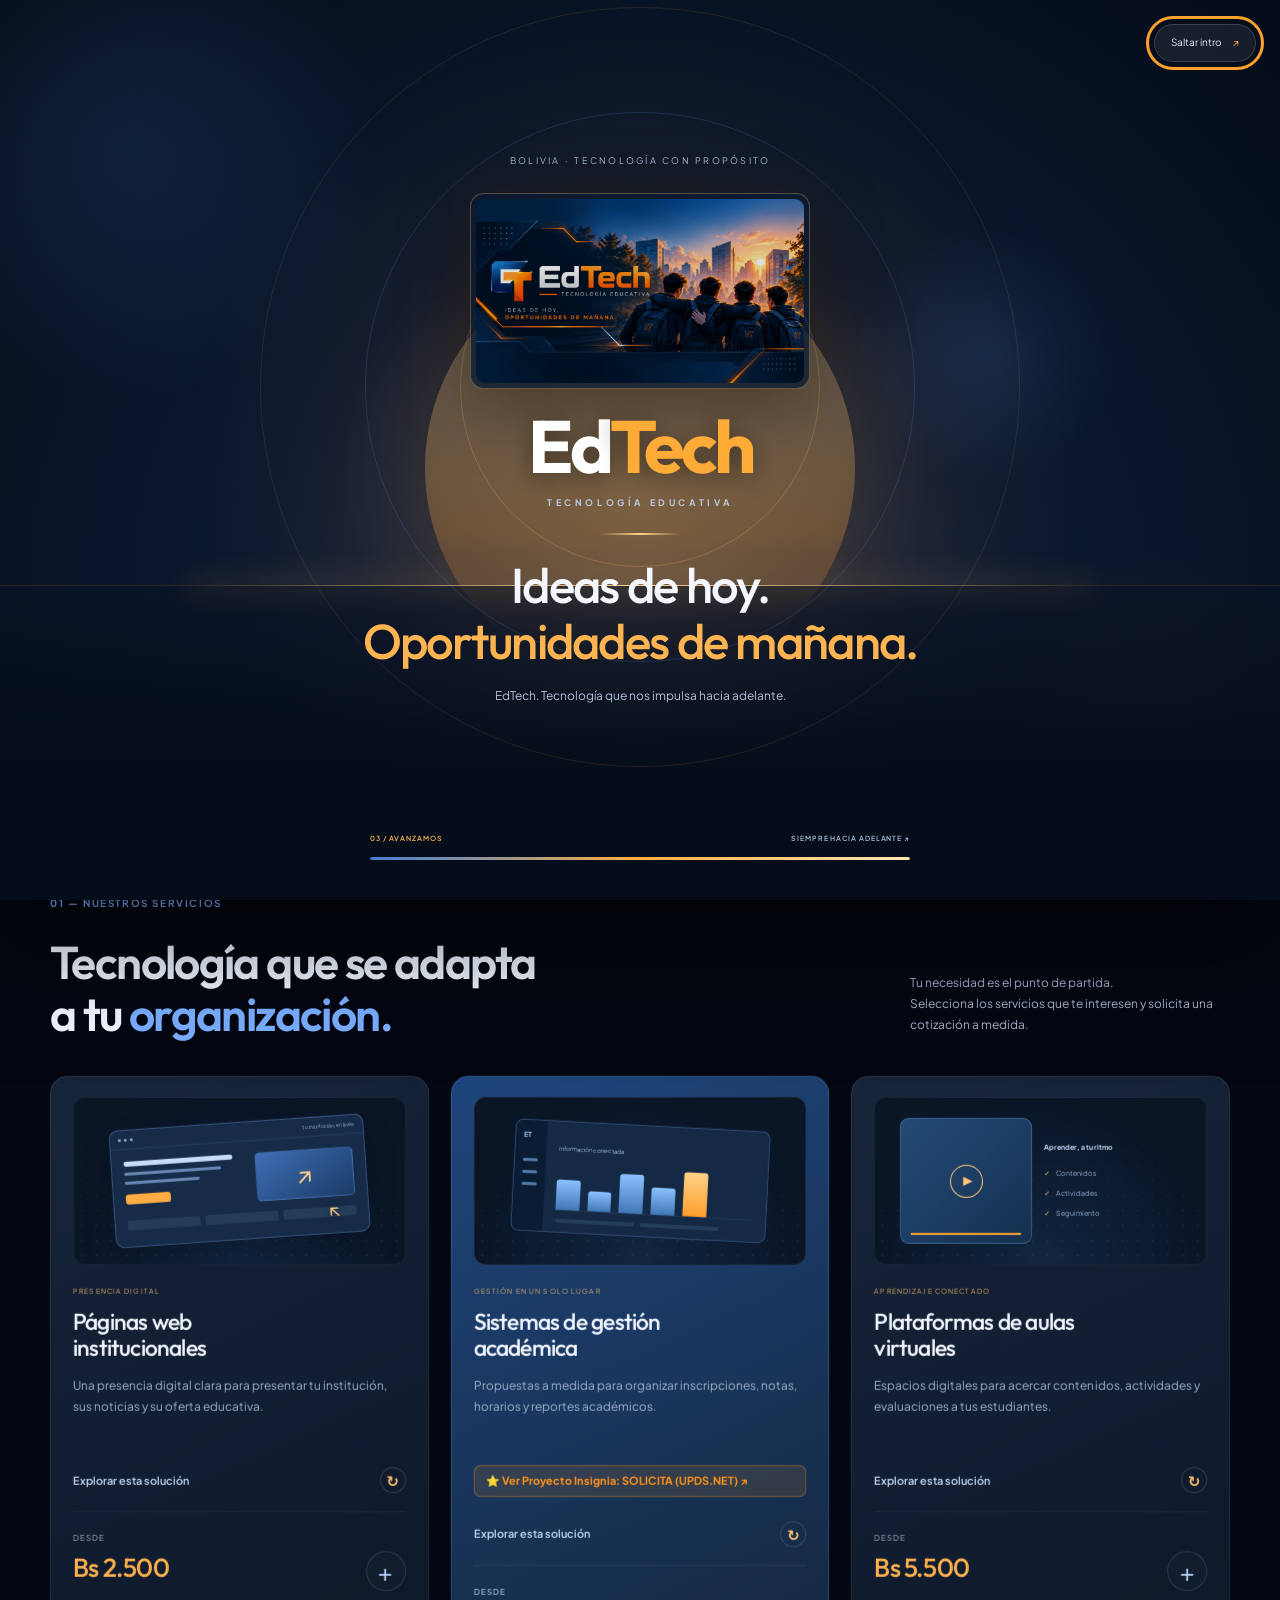
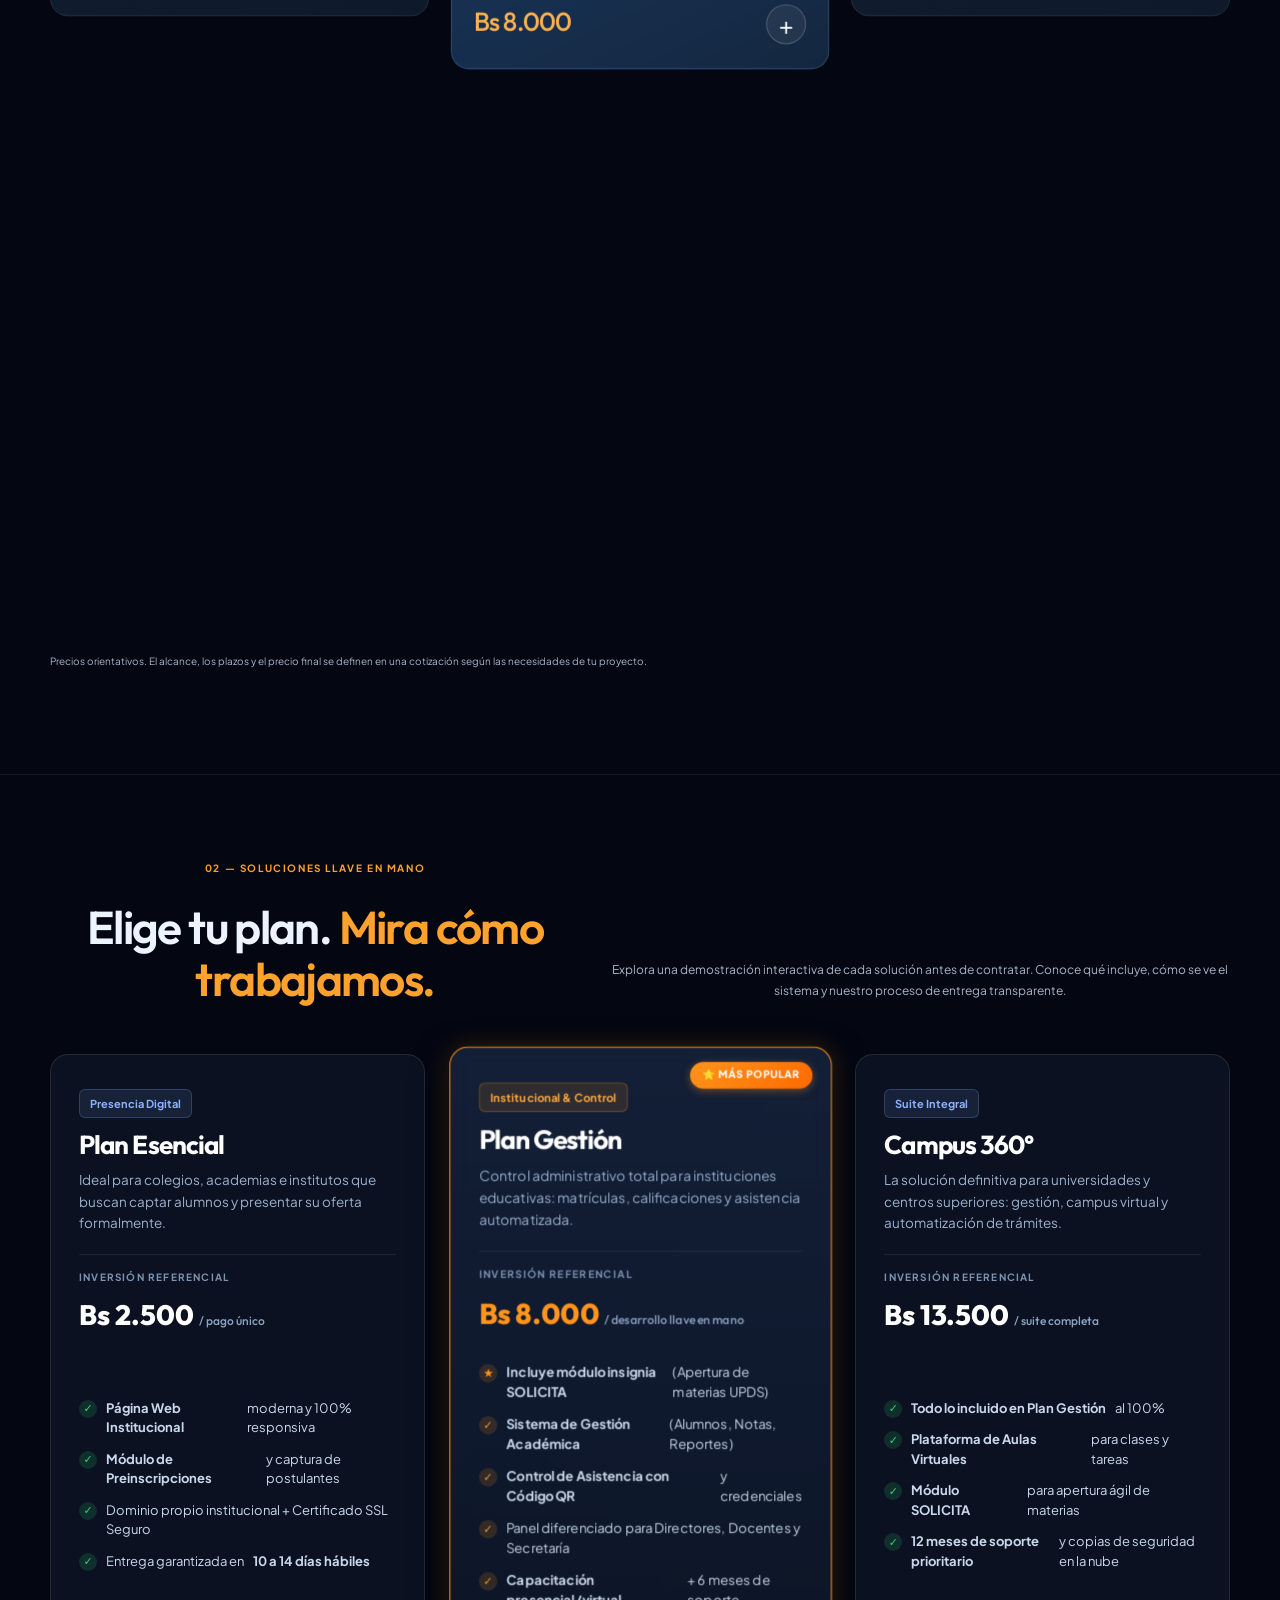
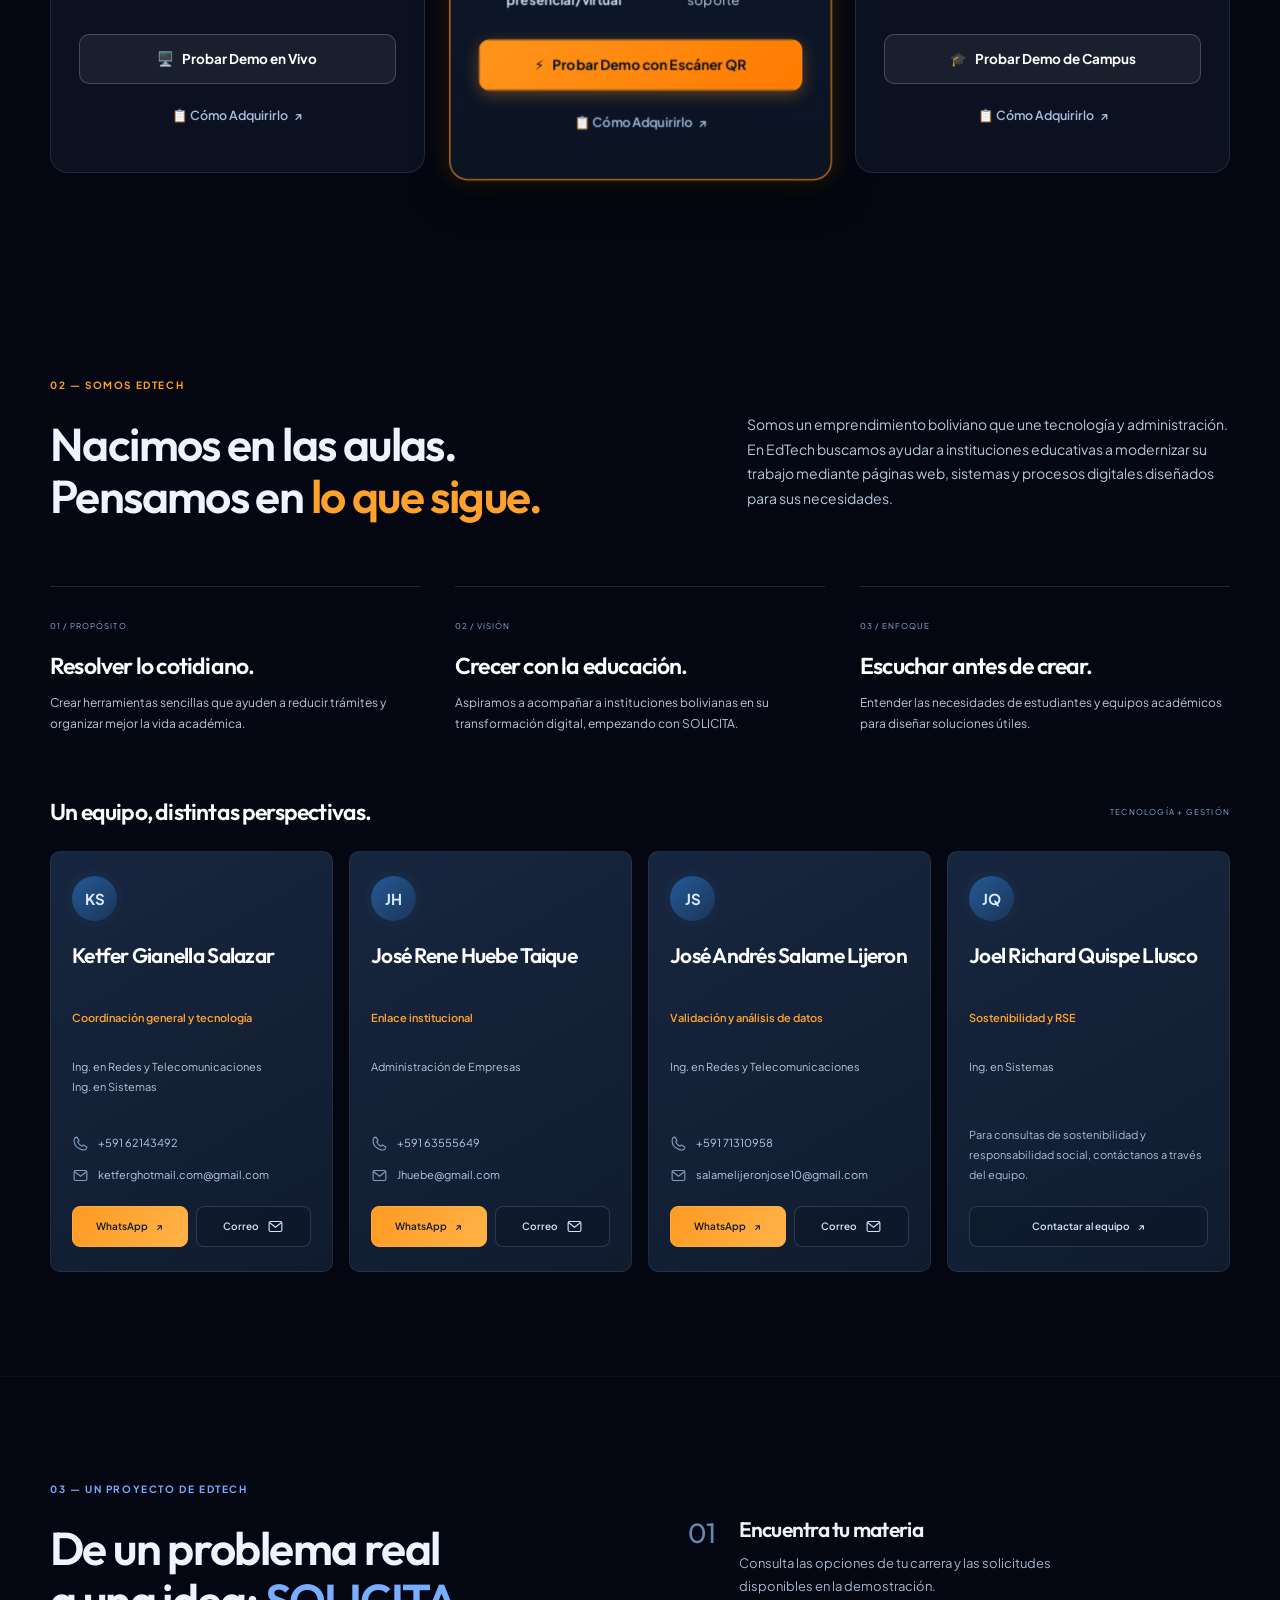
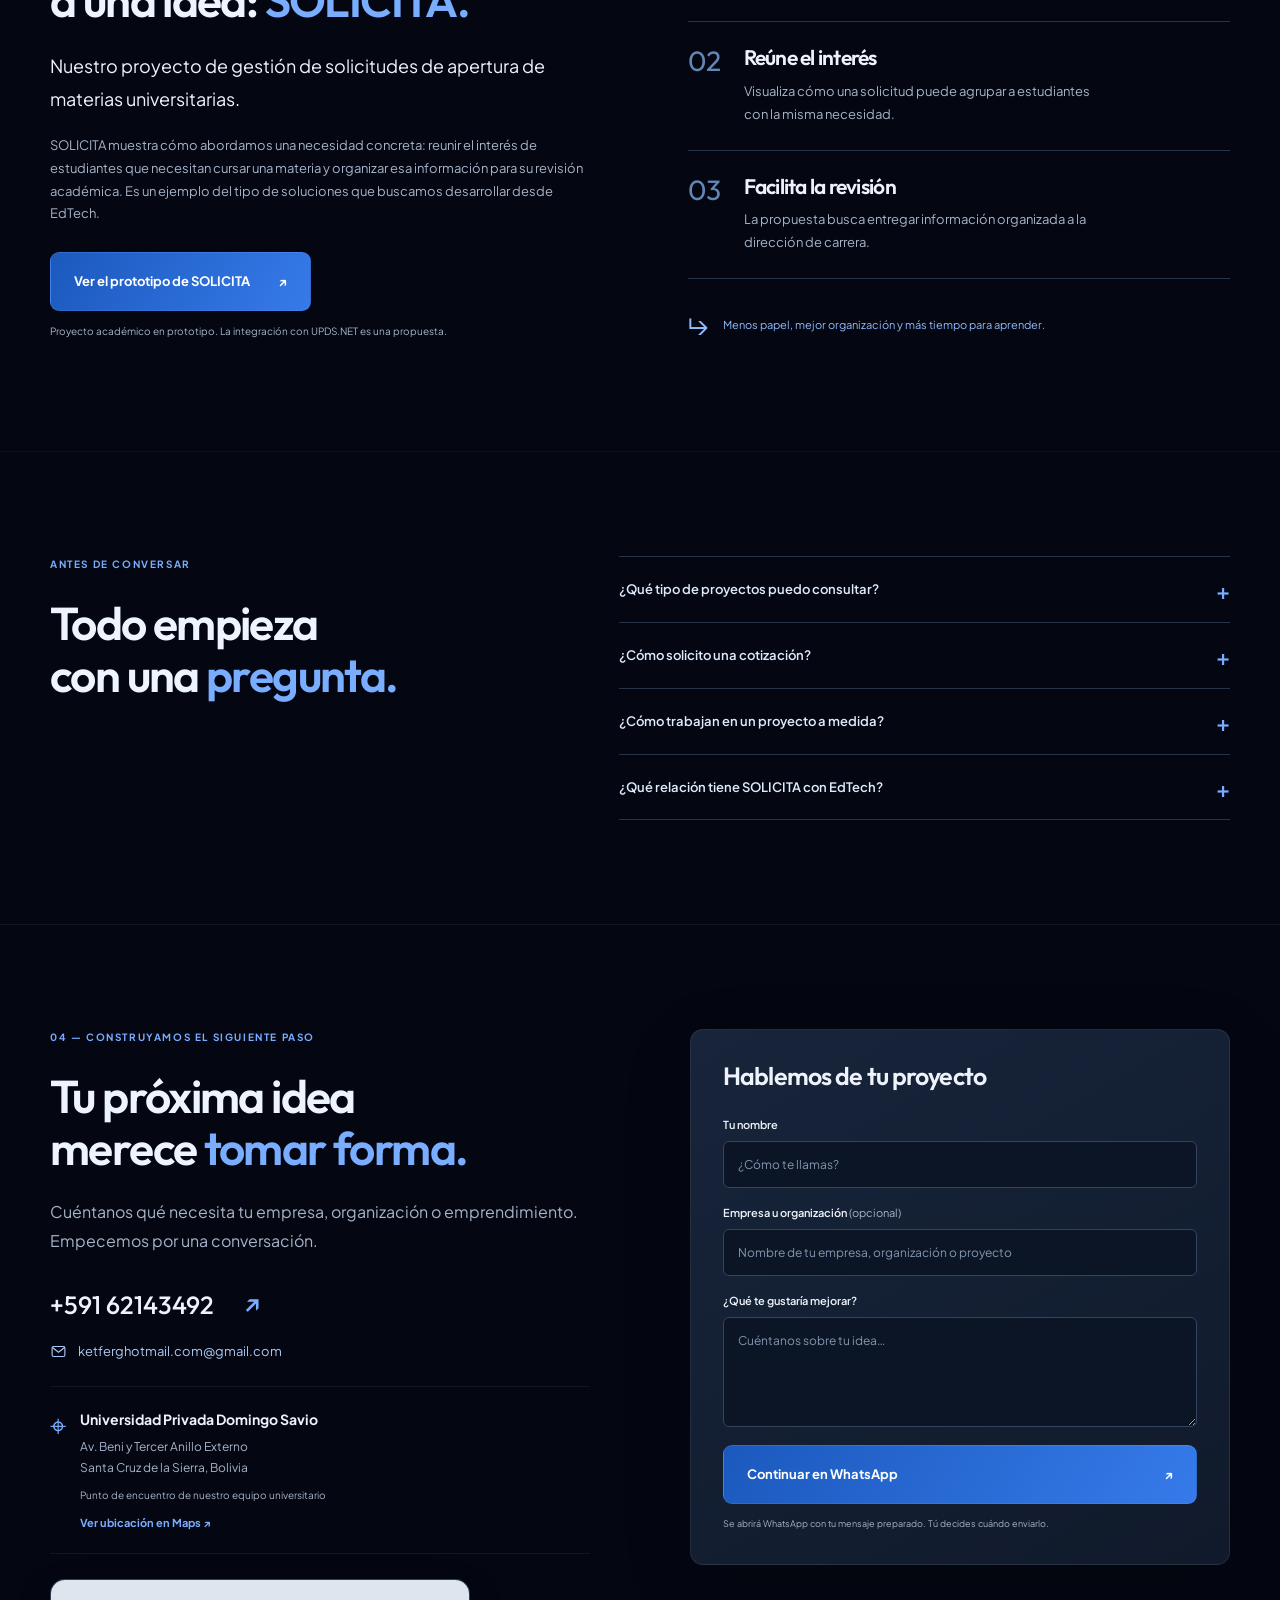
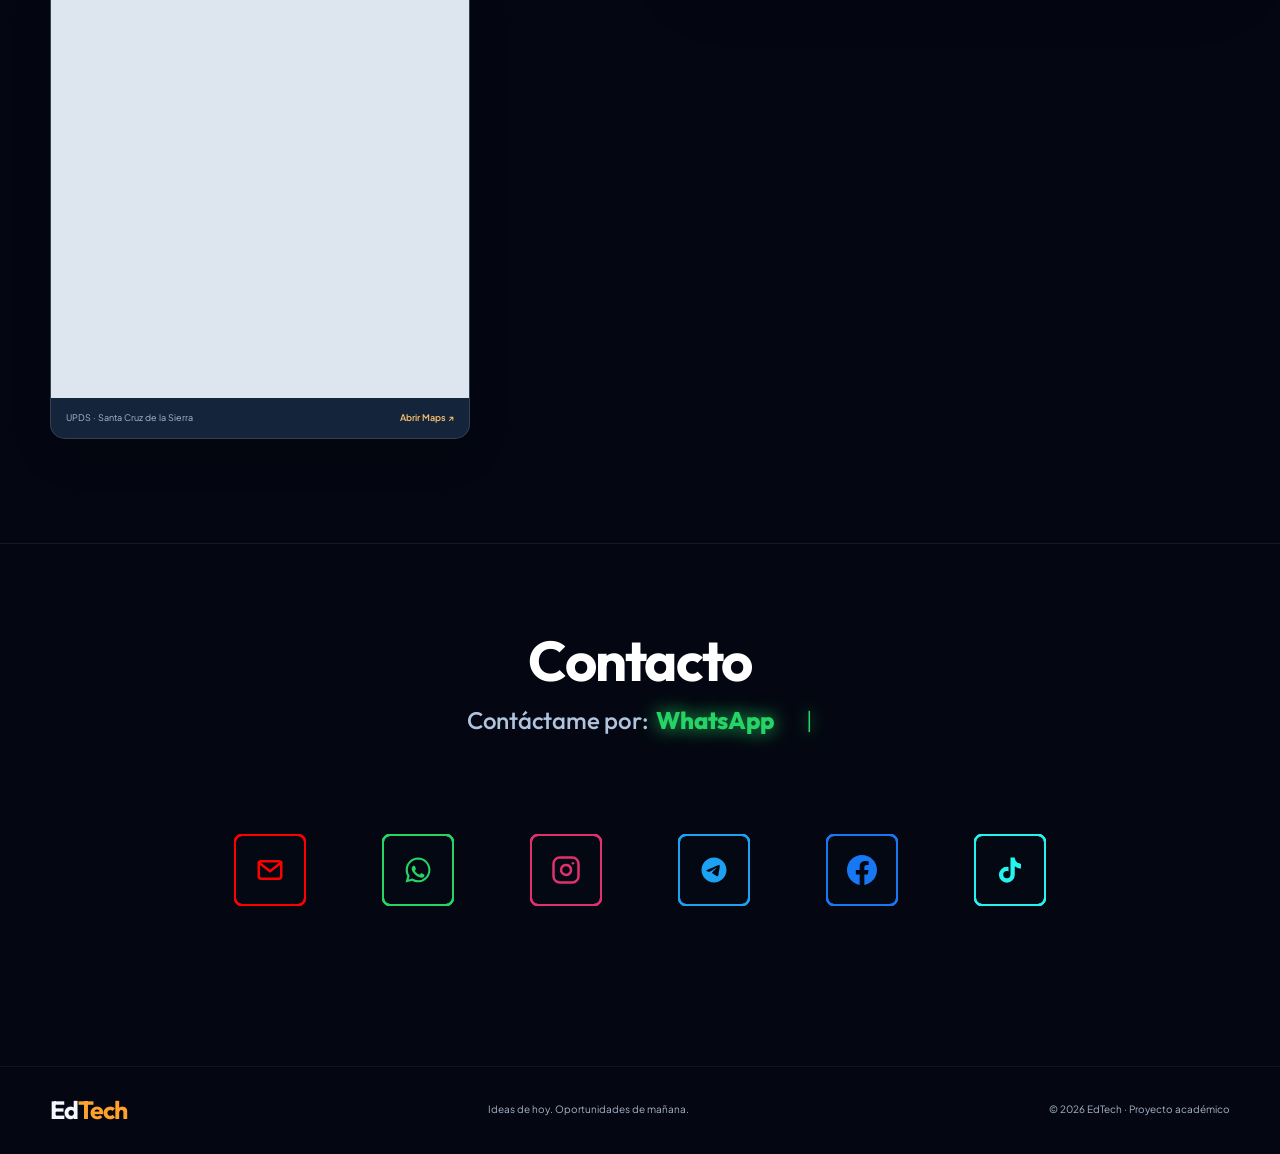
==== index.html @ 1ed926cd "feat: anadir acceso insignia a SOLICITA en gestion academica y showroom, tracking de simulacion UPDS" ====
<!DOCTYPE html>
<html lang="es">
<head>
  <meta charset="utf-8">
  <meta name="viewport" content="width=device-width, initial-scale=1">
  <meta name="description" content="EdTech Bolivia: páginas web, sistemas de gestión y automatización de procesos. Conoce nuestras soluciones y cuéntanos qué necesita tu institución.">
  <meta name="theme-color" content="#101d31">
  <title>EdTech — Ideas de hoy. Oportunidades de mañana.</title>
  <link rel="stylesheet" href="edtech-assets/styles.css">
  <link rel="stylesheet" href="edtech-assets/premium.css">
  <link rel="stylesheet" href="edtech-assets/experiences.css">
  <link rel="stylesheet" href="edtech-assets/intro.css?v=amanecer-3">
  <link rel="stylesheet" href="edtech-assets/landing.css?v=nahuel-hex-17">
  <link rel="stylesheet" href="edtech-assets/services.css?v=mapa-giro-8">
  <script src="edtech-assets/app.js?v=nahuel-hex-17" defer></script>
</head>
<body>
  <dialog id="brand-intro" class="brand-intro" aria-labelledby="intro-title">
    <div class="sp-bg" aria-hidden="true"><div class="sp-bubble sp-bubble-one"></div><div class="sp-bubble sp-bubble-two"></div><div class="sp-bubble sp-bubble-three"></div><div class="sp-sun-halo"></div><div class="sp-sun"></div><div class="sp-horizon"></div><span class="sp-particle" style="--left:12%;--pdur:4s;--pdelay:.1s;--dx:24px">✦</span><span class="sp-particle" style="--left:29%;--pdur:5s;--pdelay:.8s;--dx:-20px">+</span><span class="sp-particle" style="--left:73%;--pdur:4.6s;--pdelay:.4s;--dx:28px">✧</span><span class="sp-particle" style="--left:89%;--pdur:5.4s;--pdelay:1.2s;--dx:-14px">✦</span></div>
    <div class="sp-rings" aria-hidden="true"><div class="sp-ring"></div><div class="sp-ring sp-ring-two"></div><div class="sp-ring sp-ring-three"></div></div>
    <div class="sp-logo-wrap"><p class="sp-kicker">BOLIVIA · TECNOLOGÍA CON PROPÓSITO</p><div class="sp-picture"><img src="edtech-assets/edtech-equipo.jpg" alt="Imagen de marca de EdTech con los cuatro estudiantes" width="1024" height="576"></div><div class="sp-brand">Ed<span>Tech</span></div><div class="sp-tagline">TECNOLOGÍA EDUCATIVA</div><div class="sp-divider"></div><h2 id="intro-title" class="sp-phrase">Cada idea es un<br><span>nuevo amanecer.</span></h2><p class="sp-subphrase" id="intro-message">Hoy damos el primer paso. El futuro lo construimos juntos.</p></div>
    <div class="sp-progress-wrap"><div class="sp-progress-label"><span id="intro-chapter">01 / IMAGINAMOS</span><span>SIEMPRE HACIA ADELANTE ↗</span></div><div class="sp-progress-track" aria-hidden="true"><div class="sp-progress-bar"></div></div></div>
    <div class="sp-controls"><button type="button" id="skip-intro">Saltar intro <span aria-hidden="true">↗</span></button></div>
  </dialog>
  <div class="reading-progress" aria-hidden="true"></div>
  <a class="skip" href="#contenido">Saltar al contenido</a>
  <header class="header">
    <div class="container nav">
      <a class="brand" href="#inicio" aria-label="EdTech, inicio"><span class="monogram">ET<span>↗</span></span><span>Ed<span class="orange">Tech</span><small>TECNOLOGÍA EDUCATIVA</small></span></a>
      <button class="menu-button" type="button" aria-controls="navigation" aria-expanded="false">Menú <span aria-hidden="true">☰</span></button>
      <nav id="navigation" aria-label="Navegación principal">
        <a href="#servicios">Servicios</a><a href="#planes">Planes</a><a href="#nosotros">Nosotros</a><a href="#proyectos">Proyectos</a><a href="#contacto">Contacto</a>
      </nav>
      <button class="quote-button" type="button" data-open-quote aria-label="Abrir mi cotización">
        <svg class="quote-btn-icon" viewBox="0 0 24 24" fill="none" stroke="currentColor" stroke-width="2" stroke-linecap="round" stroke-linejoin="round" width="16" height="16" aria-hidden="true"><circle cx="9" cy="21" r="1"></circle><circle cx="20" cy="21" r="1"></circle><path d="M1 1h4l2.68 13.39a2 2 0 0 0 2 1.61h9.72a2 2 0 0 0 2-1.61L23 6H6"></path></svg>
        <span class="quote-btn-text">Mi cotización</span>
        <span id="quote-count" class="quote-badge">0</span>
        <span id="quote-amount-pill" class="quote-amount-pill" style="display:none;"></span>
      </button>
      <button class="intro-replay" type="button" data-replay-intro aria-label="Volver a ver la presentación de EdTech" title="Ver presentación">↻</button>
    </div>
  </header>

  <main id="contenido">
    <section class="hero" id="inicio">
      <canvas id="hero-particles-canvas" class="hero-particles-canvas" aria-hidden="true"></canvas>
      <div class="hero-photo-plane"><img class="hero-background" src="edtech-assets/edtech-equipo.jpg" alt="Ilustración de cuatro estudiantes con mochilas EdTech frente a una ciudad al atardecer" width="1024" height="576" fetchpriority="high"><span class="hero-sun-glow" aria-hidden="true"></span></div>
      <div class="hero-shade" aria-hidden="true"></div>
      <div class="hero-light" aria-hidden="true"></div>
      <div class="hero-ambient" aria-hidden="true"><span></span><span></span><span></span></div>
      <div class="container hero-layout">
        <div class="hero-copy">
          <p class="eyebrow"><span class="status-dot"></span> HECHO EN BOLIVIA · PENSADO PARA EDUCAR</p>
          <h1 aria-label="Ideas de hoy. Oportunidades de mañana."><span class="hero-line hero-line-intro"><span>Ideas de hoy.</span></span><span class="hero-line"><span>Oportunidades</span></span><span class="hero-line"><span>de <em>mañana.</em></span></span></h1>
          <p class="hero-description">Tu próxima idea merece tomar forma. <br>La convertimos en una web, un sistema o una forma más simple de trabajar.</p>
          <div class="hero-tags" aria-label="Nuestras especialidades"><a href="#servicio-web"><span aria-hidden="true">↗</span> Web a medida</a><a href="#servicio-gestion"><span aria-hidden="true">⌘</span> Sistemas</a><a href="#servicio-automatizacion"><span aria-hidden="true">⇄</span> Automatización</a></div>
          <div class="actions"><a class="button primary" href="#servicios">Descubre nuestras soluciones <span class="button-arrow" aria-hidden="true">↗</span></a><a class="text-link" href="#contacto">Cuéntanos tu idea <span aria-hidden="true">→</span></a></div>
          <div class="hero-footnote"><span class="line-symbol" aria-hidden="true">↗</span><p>Tecnología que nace de escuchar.<br><strong>Y crece contigo, paso a paso.</strong></p></div>
        </div>
        <div class="hero-scene-caption"><div class="scene-message"><span>UNA VISIÓN COMPARTIDA</span><p>La próxima oportunidad<br>la construimos <strong>juntos.</strong></p></div></div>
      </div>
      <div class="hero-bottom container"><span class="hero-bottom-label">DISEÑAMOS LO QUE SIGUE</span><div class="hero-bottom-controls"><a class="scroll-cue" href="#servicios" aria-label="Ir a nuestros servicios">↓</a></div></div>
    </section>

        <!-- Fondo interactivo de hexágonos inspirado en Nahuel61920 -->
    <canvas id="edtech-hex-canvas" aria-hidden="true"></canvas>
<section class="section services-section" id="servicios">
      <div class="container"><div class="section-heading"><div><p class="eyebrow blue">01 — NUESTROS SERVICIOS</p><h2>Tecnología que se adapta<br>a tu <span class="blue">organización.</span></h2></div><p class="muted">Tu necesidad es el punto de partida.<br>Selecciona los servicios que te interesen y solicita una cotización a medida.</p></div>
        <div class="service-grid">
          <article id="servicio-web" class="service"><div class="service-top"><span class="service-icon" aria-hidden="true">↗</span><span>01</span></div><h3>Páginas web institucionales</h3><p>Una presencia digital clara para presentar tu institución, sus noticias y su oferta educativa.</p><div class="service-bottom"><p><small>DESDE</small><strong>Bs 2.500</strong></p><button type="button" data-service="web" aria-label="Añadir páginas web institucionales a la cotización">+</button></div></article>
          <article id="servicio-gestion" class="service featured"><div class="service-top"><span class="service-icon" aria-hidden="true">⌘</span><span>02</span></div><h3>Sistemas de gestión académica</h3><p>Propuestas a medida para organizar inscripciones, notas, horarios y reportes académicos.</p><a href="upds_net_simulaci_n_multi_carrera_solicita_upds.html" target="_blank" rel="noopener" class="service-solicita-pill">⭐ Ver Proyecto Insignia: SOLICITA (UPDS.NET) ↗</a><div class="service-bottom"><p><small>DESDE</small><strong>Bs 8.000</strong></p><button type="button" data-service="gestion" aria-label="Añadir sistemas de gestión académica a la cotización">+</button></div></article>
          <article id="servicio-aulas" class="service"><div class="service-top"><span class="service-icon" aria-hidden="true">▤</span><span>03</span></div><h3>Plataformas de aulas virtuales</h3><p>Espacios digitales para acercar contenidos, actividades y evaluaciones a tus estudiantes.</p><div class="service-bottom"><p><small>DESDE</small><strong>Bs 5.500</strong></p><button type="button" data-service="aulas" aria-label="Añadir plataformas de aulas virtuales a la cotización">+</button></div></article>
          <article id="servicio-automatizacion" class="service"><div class="service-top"><span class="service-icon" aria-hidden="true">⇄</span><span>04</span></div><h3>Automatización de procesos</h3><p>Revisamos cómo trabajas y proponemos flujos digitales para simplificar trámites y tareas repetitivas.</p><div class="service-bottom"><p><small>DESDE</small><strong>Bs 3.500</strong></p><button type="button" data-service="automatizacion" aria-label="Añadir automatización de procesos a la cotización">+</button></div></article>
          <article id="servicio-asistencia" class="service"><div class="service-top"><span class="service-icon" aria-hidden="true">✓</span><span>05</span></div><h3>Control de asistencia</h3><p>Propuestas de registro digital con QR y reportes para estudiantes y personal.</p><div class="service-bottom"><p><small>DESDE</small><strong>Bs 3.000</strong></p><button type="button" data-service="asistencia" aria-label="Añadir control de asistencia a la cotización">+</button></div></article>
          <article id="servicio-soporte" class="service"><div class="service-top"><span class="service-icon" aria-hidden="true">⚙</span><span>06</span></div><h3>Soporte y mantenimiento</h3><p>Acompañamiento técnico, actualizaciones y respaldos según las necesidades del proyecto.</p><div class="service-bottom"><p><small>DESDE / MES</small><strong>Bs 600</strong></p><button type="button" data-service="soporte" aria-label="Añadir soporte y mantenimiento a la cotización">+</button></div></article>
        </div><p class="pricing-note">Precios orientativos. El alcance, los plazos y el precio final se definen en una cotización según las necesidades de tu proyecto.</p>
      </div>
    </section>

    <!-- =========================================================
         02 — PLANES DE IMPLEMENTACION & DEMOS EN VIVO ("Hacemos asi")
         ========================================================= -->
    <section class="section plans-showroom-section" id="planes">
      <div class="container">
        <div class="section-heading text-center">
          <div>
            <p class="eyebrow orange">02 — SOLUCIONES LLAVE EN MANO</p>
            <h2>Elige tu plan. <span class="orange">Mira cómo trabajamos.</span></h2>
          </div>
          <p class="muted mx-auto">Explora una demostración interactiva de cada solución antes de contratar. Conoce qué incluye, cómo se ve el sistema y nuestro proceso de entrega transparente.</p>
        </div>

        <div class="plans-grid">
          <!-- PLAN 1: ESENCIAL -->
          <article class="plan-card" data-plan="esencial">
            <div class="plan-card-header">
              <span class="plan-badge">Presencia Digital</span>
              <h3 class="plan-title">Plan Esencial</h3>
              <p class="plan-desc">Ideal para colegios, academias e institutos que buscan captar alumnos y presentar su oferta formalmente.</p>
              <div class="plan-price-wrap">
                <span class="plan-price-from">INVERSIÓN REFERENCIAL</span>
                <div class="plan-price-amount">Bs 2.500 <small>/ pago único</small></div>
              </div>
            </div>

            <ul class="plan-features">
              <li><span class="chk">✓</span> <strong>Página Web Institucional</strong> moderna y 100% responsiva</li>
              <li><span class="chk">✓</span> <strong>Módulo de Preinscripciones</strong> y captura de postulantes</li>
              <li><span class="chk">✓</span> Dominio propio institucional + Certificado SSL Seguro</li>
              <li><span class="chk">✓</span> Entrega garantizada en <strong>10 a 14 días hábiles</strong></li>
            </ul>

            <div class="plan-actions">
              <button type="button" class="btn-plan-demo" data-open-demo="esencial" aria-label="Probar demo de Plan Esencial">
                <span class="btn-icon">🖥️</span> Probar Demo en Vivo
              </button>
              <button type="button" class="btn-plan-acquire" data-open-acquire="esencial" aria-label="Ver cómo adquirir Plan Esencial">
                <span>📋 Cómo Adquirirlo</span> <span aria-hidden="true">↗</span>
              </button>
            </div>
          </article>

          <!-- PLAN 2: GESTIÓN (DESTACADO / RECOMENDADO) -->
          <article class="plan-card featured-plan" data-plan="gestion">
            <div class="plan-ribbon">⭐ MÁS POPULAR</div>
            <div class="plan-card-header">
              <span class="plan-badge badge-orange">Institucional &amp; Control</span>
              <h3 class="plan-title">Plan Gestión</h3>
              <p class="plan-desc">Control administrativo total para instituciones educativas: matrículas, calificaciones y asistencia automatizada.</p>
              <div class="plan-price-wrap">
                <span class="plan-price-from">INVERSIÓN REFERENCIAL</span>
                <div class="plan-price-amount orange-amount">Bs 8.000 <small>/ desarrollo llave en mano</small></div>
              </div>
            </div>

            <ul class="plan-features">
              <li><span class="chk chk-orange">★</span> <strong>Incluye módulo insignia SOLICITA</strong> (Apertura de materias UPDS)</li>
              <li><span class="chk chk-orange">✓</span> <strong>Sistema de Gestión Académica</strong> (Alumnos, Notas, Reportes)</li>
              <li><span class="chk chk-orange">✓</span> <strong>Control de Asistencia con Código QR</strong> y credenciales</li>
              <li><span class="chk chk-orange">✓</span> Panel diferenciado para Directores, Docentes y Secretaría</li>
              <li><span class="chk chk-orange">✓</span> <strong>Capacitación presencial/virtual</strong> + 6 meses de soporte</li>
            </ul>

            <div class="plan-actions">
              <button type="button" class="btn-plan-demo btn-demo-featured" data-open-demo="gestion" aria-label="Probar demo de Plan Gestión">
                <span class="btn-icon">⚡</span> Probar Demo con Escáner QR
              </button>
              <button type="button" class="btn-plan-acquire" data-open-acquire="gestion" aria-label="Ver cómo adquirir Plan Gestión">
                <span>📋 Cómo Adquirirlo</span> <span aria-hidden="true">↗</span>
              </button>
            </div>
          </article>

          <!-- PLAN 3: CAMPUS 360° -->
          <article class="plan-card" data-plan="campus">
            <div class="plan-card-header">
              <span class="plan-badge">Suite Integral</span>
              <h3 class="plan-title">Campus 360°</h3>
              <p class="plan-desc">La solución definitiva para universidades y centros superiores: gestión, campus virtual y automatización de trámites.</p>
              <div class="plan-price-wrap">
                <span class="plan-price-from">INVERSIÓN REFERENCIAL</span>
                <div class="plan-price-amount">Bs 13.500 <small>/ suite completa</small></div>
              </div>
            </div>

            <ul class="plan-features">
              <li><span class="chk">✓</span> <strong>Todo lo incluido en Plan Gestión</strong> al 100%</li>
              <li><span class="chk">✓</span> <strong>Plataforma de Aulas Virtuales</strong> para clases y tareas</li>
              <li><span class="chk">✓</span> <strong>Módulo SOLICITA</strong> para apertura ágil de materias</li>
              <li><span class="chk">✓</span> <strong>12 meses de soporte prioritario</strong> y copias de seguridad en la nube</li>
            </ul>

            <div class="plan-actions">
              <button type="button" class="btn-plan-demo" data-open-demo="campus" aria-label="Probar demo de Campus 360">
                <span class="btn-icon">🎓</span> Probar Demo de Campus
              </button>
              <button type="button" class="btn-plan-acquire" data-open-acquire="campus" aria-label="Ver cómo adquirir Campus 360">
                <span>📋 Cómo Adquirirlo</span> <span aria-hidden="true">↗</span>
              </button>
            </div>
          </article>
        </div>
      </div>
    </section>

    <section class="section about-section" id="nosotros"><div class="container">
      <div class="about-top"><div><p class="eyebrow orange">02 — SOMOS EDTECH</p><h2>Nacimos en las aulas.<br>Pensamos en <span class="orange">lo que sigue.</span></h2></div><p>Somos un emprendimiento boliviano que une tecnología y administración. En EdTech buscamos ayudar a instituciones educativas a modernizar su trabajo mediante páginas web, sistemas y procesos digitales diseñados para sus necesidades.</p></div>
      <div class="values"><article><span>01 / PROPÓSITO</span><h3>Resolver lo cotidiano.</h3><p>Crear herramientas sencillas que ayuden a reducir trámites y organizar mejor la vida académica.</p></article><article><span>02 / VISIÓN</span><h3>Crecer con la educación.</h3><p>Aspiramos a acompañar a instituciones bolivianas en su transformación digital, empezando con SOLICITA.</p></article><article><span>03 / ENFOQUE</span><h3>Escuchar antes de crear.</h3><p>Entender las necesidades de estudiantes y equipos académicos para diseñar soluciones útiles.</p></article></div>
      <div class="team-heading"><h3>Un equipo, distintas perspectivas.</h3><span>TECNOLOGÍA + GESTIÓN</span></div>
      <div class="team-grid"><article><span class="initials">KS</span><h3>Ketfer Gianella Salazar</h3><p class="team-role">Coordinación general y tecnología</p><p class="team-degree">Ing. en Redes y Telecomunicaciones<br>Ing. en Sistemas</p><div class="member-contact"><a href="tel:+59162143492"><svg viewBox="0 0 24 24" fill="none" stroke="currentColor" stroke-width="1.6" aria-hidden="true"><path d="m7 3 3 5-2 2a14 14 0 0 0 6 6l2-2 5 3c-1 5-5 5-9 3C7 18 3 14 3 8c0-3 1-5 4-5Z"/></svg><span>+591 62143492</span></a><a href="mailto:ketferghotmail.com@gmail.com"><svg viewBox="0 0 24 24" fill="none" stroke="currentColor" stroke-width="1.6" aria-hidden="true"><rect x="3" y="5" width="18" height="14" rx="2"/><path d="m3 6 9 7 9-7"/></svg><span>ketferghotmail.com@gmail.com</span></a></div><div class="member-actions"><a class="member-whatsapp" href="https://wa.me/59162143492?text=Hola%20Ketfer%2C%20me%20gustar%C3%ADa%20recibir%20informaci%C3%B3n%20sobre%20los%20servicios%20de%20EdTech." target="_blank" rel="noopener noreferrer" aria-label="Contactar a Ketfer Gianella Salazar por WhatsApp (abre otra pestaña)">WhatsApp <span aria-hidden="true">↗</span></a><a class="member-email" href="mailto:ketferghotmail.com@gmail.com" aria-label="Escribir por correo a Ketfer Gianella Salazar">Correo <svg viewBox="0 0 24 24" fill="none" stroke="currentColor" stroke-width="1.6" aria-hidden="true"><rect x="3" y="5" width="18" height="14" rx="2"/><path d="m3 6 9 7 9-7"/></svg></a></div></article><article><span class="initials">JH</span><h3>José Rene Huebe Taique</h3><p class="team-role">Enlace institucional</p><p class="team-degree">Administración de Empresas</p><div class="member-contact"><a href="tel:+59163555649"><svg viewBox="0 0 24 24" fill="none" stroke="currentColor" stroke-width="1.6" aria-hidden="true"><path d="m7 3 3 5-2 2a14 14 0 0 0 6 6l2-2 5 3c-1 5-5 5-9 3C7 18 3 14 3 8c0-3 1-5 4-5Z"/></svg><span>+591 63555649</span></a><a href="mailto:Jhuebe@gmail.com"><svg viewBox="0 0 24 24" fill="none" stroke="currentColor" stroke-width="1.6" aria-hidden="true"><rect x="3" y="5" width="18" height="14" rx="2"/><path d="m3 6 9 7 9-7"/></svg><span>Jhuebe@gmail.com</span></a></div><div class="member-actions"><a class="member-whatsapp" href="https://wa.me/59163555649?text=Hola%20Jos%C3%A9%2C%20me%20gustar%C3%ADa%20recibir%20informaci%C3%B3n%20sobre%20los%20servicios%20de%20EdTech." target="_blank" rel="noopener noreferrer" aria-label="Contactar a José Rene Huebe Taique por WhatsApp (abre otra pestaña)">WhatsApp <span aria-hidden="true">↗</span></a><a class="member-email" href="mailto:Jhuebe@gmail.com" aria-label="Escribir por correo a José Rene Huebe Taique">Correo <svg viewBox="0 0 24 24" fill="none" stroke="currentColor" stroke-width="1.6" aria-hidden="true"><rect x="3" y="5" width="18" height="14" rx="2"/><path d="m3 6 9 7 9-7"/></svg></a></div></article><article><span class="initials">JS</span><h3>José Andrés Salame Lijeron</h3><p class="team-role">Validación y análisis de datos</p><p class="team-degree">Ing. en Redes y Telecomunicaciones</p><div class="member-contact"><a href="tel:+59171310958"><svg viewBox="0 0 24 24" fill="none" stroke="currentColor" stroke-width="1.6" aria-hidden="true"><path d="m7 3 3 5-2 2a14 14 0 0 0 6 6l2-2 5 3c-1 5-5 5-9 3C7 18 3 14 3 8c0-3 1-5 4-5Z"/></svg><span>+591 71310958</span></a><a href="mailto:salamelijeronjose10@gmail.com"><svg viewBox="0 0 24 24" fill="none" stroke="currentColor" stroke-width="1.6" aria-hidden="true"><rect x="3" y="5" width="18" height="14" rx="2"/><path d="m3 6 9 7 9-7"/></svg><span>salamelijeronjose10@gmail.com</span></a></div><div class="member-actions"><a class="member-whatsapp" href="https://wa.me/59171310958?text=Hola%20Jos%C3%A9%2C%20me%20gustar%C3%ADa%20recibir%20informaci%C3%B3n%20sobre%20los%20servicios%20de%20EdTech." target="_blank" rel="noopener noreferrer" aria-label="Contactar a José Andrés Salame Lijeron por WhatsApp (abre otra pestaña)">WhatsApp <span aria-hidden="true">↗</span></a><a class="member-email" href="mailto:salamelijeronjose10@gmail.com" aria-label="Escribir por correo a José Andrés Salame Lijeron">Correo <svg viewBox="0 0 24 24" fill="none" stroke="currentColor" stroke-width="1.6" aria-hidden="true"><rect x="3" y="5" width="18" height="14" rx="2"/><path d="m3 6 9 7 9-7"/></svg></a></div></article><article><span class="initials">JQ</span><h3>Joel Richard Quispe Llusco</h3><p class="team-role">Sostenibilidad y RSE</p><p class="team-degree">Ing. en Sistemas</p><div class="member-contact member-contact-general"><p>Para consultas de sostenibilidad y responsabilidad social, contáctanos a través del equipo.</p></div><div class="member-actions member-actions-general"><a class="member-email" href="#contacto">Contactar al equipo <span aria-hidden="true">↗</span></a></div></article></div>
    </div></section>

    <section class="section product-section" id="proyectos">
      <div class="container product-layout">
        <div><p class="eyebrow blue">03 — UN PROYECTO DE EDTECH</p><h2>De un problema real<br>a una idea: <span class="blue">SOLICITA.</span></h2><p class="lead">Nuestro proyecto de gestión de solicitudes de apertura de materias universitarias.</p><p class="muted">SOLICITA muestra cómo abordamos una necesidad concreta: reunir el interés de estudiantes que necesitan cursar una materia y organizar esa información para su revisión académica. Es un ejemplo del tipo de soluciones que buscamos desarrollar desde EdTech.</p><a class="button dark" href="updsnet_visualizacion_completa_solicitudes%20(1).html" target="_blank" rel="noopener">Ver el prototipo de SOLICITA <span aria-hidden="true">↗</span><span class="sr-only"> (abre otra pestaña)</span></a><p class="small muted">Proyecto académico en prototipo. La integración con UPDS.NET es una propuesta.</p></div>
        <div class="steps"><article><span>01</span><div><h3>Encuentra tu materia</h3><p>Consulta las opciones de tu carrera y las solicitudes disponibles en la demostración.</p></div></article><article><span>02</span><div><h3>Reúne el interés</h3><p>Visualiza cómo una solicitud puede agrupar a estudiantes con la misma necesidad.</p></div></article><article><span>03</span><div><h3>Facilita la revisión</h3><p>La propuesta busca entregar información organizada a la dirección de carrera.</p></div></article><div class="purpose-note"><span aria-hidden="true">↳</span> Menos papel, mejor organización y más tiempo para aprender.</div></div>
      </div>
    </section>

    <section class="section faq-section"><div class="container faq-layout"><div><p class="eyebrow blue">ANTES DE CONVERSAR</p><h2>Todo empieza<br>con una <span class="blue">pregunta.</span></h2></div><div class="faq-list"><details><summary>¿Qué tipo de proyectos puedo consultar?</summary><p>Páginas web, sistemas de gestión, aulas virtuales, automatización, asistencia digital y soporte. Cuéntanos qué necesitas organizar o mejorar para definir una solución a medida.</p></details><details><summary>¿Cómo solicito una cotización?</summary><p>Selecciona los servicios que te interesan y abre «Mi cotización», o completa el formulario de contacto. Prepararemos tu consulta en WhatsApp para conversar sobre el alcance y el precio final.</p></details><details><summary>¿Cómo trabajan en un proyecto a medida?</summary><p>Primero entendemos la necesidad. Luego definimos una propuesta, diseñamos la solución y acordamos las etapas de desarrollo, pruebas y acompañamiento.</p></details><details><summary>¿Qué relación tiene SOLICITA con EdTech?</summary><p>SOLICITA es un proyecto propio de EdTech que mostramos en nuestro portafolio. Su demostración es un prototipo académico; una integración real con UPDS.NET requiere evaluación y autorización de la institución.</p></details></div></div></section>

    <section class="section contact-section" id="contacto"><div class="container contact-layout"><div><p class="eyebrow blue">04 — CONSTRUYAMOS EL SIGUIENTE PASO</p><h2>Tu próxima idea<br>merece <span class="blue">tomar forma.</span></h2><p class="lead">Cuéntanos qué necesita tu empresa, organización o emprendimiento.<br>Empecemos por una conversación.</p><a class="contact-phone" href="tel:+59162143492">+591 62143492 <span aria-hidden="true">↗</span></a><a class="contact-email" href="mailto:ketferghotmail.com@gmail.com"><svg viewBox="0 0 24 24" fill="none" stroke="currentColor" stroke-width="1.6" aria-hidden="true"><rect x="3" y="5" width="18" height="14" rx="2"/><path d="m3 6 9 7 9-7"/></svg><span>ketferghotmail.com@gmail.com</span></a><address class="contact-location"><span class="location-symbol" aria-hidden="true">⌖</span><div><strong>Universidad Privada Domingo Savio</strong><span>Av. Beni y Tercer Anillo Externo<br>Santa Cruz de la Sierra, Bolivia</span><small>Punto de encuentro de nuestro equipo universitario</small><a href="https://www.google.com/maps/search/?api=1&amp;query=Universidad+Privada+Domingo+Savio+Santa+Cruz+Bolivia" target="_blank" rel="noopener noreferrer">Ver ubicación en Maps ↗</a></div></address><figure class="location-map"><iframe title="Ubicación de la Universidad Privada Domingo Savio, sede Santa Cruz, avenida Beni" src="https://www.google.com/maps?q=Universidad%20Privada%20Domingo%20Savio%20Av.%20Beni%20Santa%20Cruz%20Bolivia&amp;z=16&amp;output=embed" width="420" height="420" loading="lazy" referrerpolicy="no-referrer-when-downgrade" allowfullscreen></iframe><figcaption><span>UPDS · Santa Cruz de la Sierra</span><a href="https://www.google.com/maps/search/?api=1&amp;query=Universidad+Privada+Domingo+Savio+Av+Beni+Santa+Cruz+Bolivia" target="_blank" rel="noopener noreferrer">Abrir Maps ↗</a></figcaption></figure></div><form id="contact-form"><h3>Hablemos de tu proyecto</h3><label for="name">Tu nombre</label><input id="name" name="name" autocomplete="name" placeholder="¿Cómo te llamas?" required maxlength="100"><label for="institution">Empresa u organización <span>(opcional)</span></label><input id="institution" name="institution" autocomplete="organization" placeholder="Nombre de tu empresa, organización o proyecto" maxlength="150"><label for="message">¿Qué te gustaría mejorar?</label><textarea id="message" name="message" rows="4" placeholder="Cuéntanos sobre tu idea…" required maxlength="2000"></textarea><button class="button dark" type="submit">Continuar en WhatsApp <span aria-hidden="true">↗</span></button><p class="small muted">Se abrirá WhatsApp con tu mensaje preparado. Tú decides cuándo enviarlo.</p></form></div></section>
      <!-- SECCIÓN 3D ISOMÉTRICA DE CONTACTO DIRECTO (Diseño Nahuel61920) -->
    <section class="c3d-contact-section" id="canales-contacto" aria-label="Canales directos de contacto">
      <div class="container c3d-contact-inner">
        <div class="c3d-heading-block">
          <h2 class="c3d-heading">Contacto</h2>
          <h3 class="c3d-sub">
            Contáctame por: <span id="c3d-typed-target" class="c3d-typed-badge">Gmail</span><span class="c3d-cursor">|</span>
          </h3>
        </div>

        <div class="c3d-icons-row">
          <!-- 1. Gmail -->
          <a href="mailto:ketferghotmail.com@gmail.com" class="c3d-item c3d-gmail" target="_blank" rel="noopener noreferrer" data-channel="Gmail" aria-label="Escribir por Gmail a Ketfer">
            <div class="layer">
              <span></span><span></span><span></span><span></span>
              <span class="c3d-icon-surface">
                <svg viewBox="0 0 24 24" fill="none" stroke="currentColor" stroke-width="2" stroke-linecap="round" stroke-linejoin="round" width="30" height="30" aria-hidden="true"><rect x="3" y="5" width="18" height="14" rx="2"></rect><polyline points="3,6 12,13 21,6"></polyline></svg>
              </span>
            </div>
            <div class="text">Gmail</div>
          </a>

          <!-- 2. WhatsApp -->
          <a href="https://wa.me/59162143492?text=Hola%20Ketfer%2C%20me%20gustar%C3%ADa%20conversar%20sobre%20los%20servicios%20de%20EdTech." class="c3d-item c3d-whatsapp" target="_blank" rel="noopener noreferrer" data-channel="WhatsApp" aria-label="Conversar por WhatsApp con Ketfer (+591 62143492)">
            <div class="layer">
              <span></span><span></span><span></span><span></span>
              <span class="c3d-icon-surface">
                <svg viewBox="0 0 24 24" fill="currentColor" width="30" height="30" aria-hidden="true"><path d="M12.04 2c-5.46 0-9.91 4.45-9.91 9.91 0 1.75.46 3.45 1.32 4.95L2.05 22l5.25-1.38c1.45.79 3.08 1.21 4.74 1.21 5.46 0 9.91-4.45 9.91-9.91 0-2.65-1.03-5.14-2.9-7.01A9.82 9.82 0 0 0 12.04 2zm.01 1.67c4.54 0 8.24 3.7 8.24 8.24 0 2.2-.86 4.27-2.42 5.82a8.19 8.19 0 0 1-5.82 2.42c-1.46 0-2.89-.39-4.15-1.13l-.3-.18-3.08.81.82-3-.2-.31a8.19 8.19 0 0 1-1.25-4.43c0-4.54 3.7-8.24 8.24-8.24zm4.51 11.66c-.25-.12-1.47-.72-1.7-.81-.23-.08-.39-.12-.56.12-.17.25-.64.81-.79.97-.14.17-.29.19-.54.06-.25-.12-1.05-.39-2-1.23-.74-.66-1.24-1.47-1.38-1.72-.15-.25-.02-.38.11-.5.11-.11.25-.29.37-.43.12-.15.17-.25.25-.42.08-.17.04-.31-.02-.44-.06-.12-.56-1.34-.76-1.84-.2-.48-.4-.42-.56-.43h-.47c-.17 0-.44.06-.67.31-.23.25-.88.86-.88 2.1 0 1.24.9 2.44 1.03 2.61.12.17 1.78 2.71 4.3 3.8 2.53 1.08 2.53.72 2.99.68.46-.05 1.47-.6 1.68-1.18.21-.58.21-1.08.15-1.18-.06-.1-.23-.17-.48-.29z"/></svg>
              </span>
            </div>
            <div class="text">WhatsApp</div>
          </a>

          <!-- 3. Instagram -->
          <a href="https://www.instagram.com/" class="c3d-item c3d-instagram" target="_blank" rel="noopener noreferrer" data-channel="Instagram" aria-label="Visitar perfil de Instagram">
            <div class="layer">
              <span></span><span></span><span></span><span></span>
              <span class="c3d-icon-surface">
                <svg viewBox="0 0 24 24" fill="none" stroke="currentColor" stroke-width="2" stroke-linecap="round" stroke-linejoin="round" width="30" height="30" aria-hidden="true"><rect x="2" y="2" width="20" height="20" rx="5" ry="5"></rect><path d="M16 11.37A4 4 0 1 1 12.63 8 4 4 0 0 1 16 11.37z"></path><line x1="17.5" y1="6.5" x2="17.51" y2="6.5"></line></svg>
              </span>
            </div>
            <div class="text">Instagram</div>
          </a>

          <!-- 4. Telegram -->
          <a href="https://t.me/+59162143492" class="c3d-item c3d-telegram" target="_blank" rel="noopener noreferrer" data-channel="Telegram" aria-label="Escribir por Telegram a Ketfer">
            <div class="layer">
              <span></span><span></span><span></span><span></span>
              <span class="c3d-icon-surface">
                <svg viewBox="0 0 24 24" fill="currentColor" width="30" height="30" aria-hidden="true"><path d="M12 2C6.48 2 2 6.48 2 12s4.48 10 10 10 10-4.48 10-10S17.52 2 12 2zm4.64 6.8c-.15 1.58-.8 5.42-1.13 7.19-.14.75-.42 1-.68 1.03-.58.05-1.02-.38-1.58-.75-.88-.58-1.38-.94-2.23-1.5-.99-.65-.35-1.01.22-1.59.15-.15 2.71-2.48 2.76-2.69a.2.2 0 0 0-.05-.18c-.06-.05-.14-.03-.21-.02-.09.02-1.49.95-4.22 2.79-.4.27-.76.41-1.08.4-.36-.01-1.04-.2-1.55-.37-.63-.2-1.12-.31-1.08-.66.02-.18.27-.36.75-.55 2.92-1.27 4.86-2.11 5.83-2.51 2.78-1.16 3.35-1.36 3.73-1.36.08 0 .27.02.39.12.1.08.13.19.14.27-.01.06.01.24 0 .38z"/></svg>
              </span>
            </div>
            <div class="text">Telegram</div>
          </a>

          <!-- 5. Facebook (reemplaza LinkedIn) -->
          <a href="https://www.facebook.com/share/1Lw34AXMSt/" class="c3d-item c3d-facebook" target="_blank" rel="noopener noreferrer" data-channel="Facebook" aria-label="Visitar página oficial de Facebook de EdTech">
            <div class="layer">
              <span></span><span></span><span></span><span></span>
              <span class="c3d-icon-surface">
                <svg viewBox="0 0 24 24" fill="currentColor" width="30" height="30" aria-hidden="true"><path d="M24 12.073c0-6.627-5.373-12-12-12s-12 5.373-12 12c0 5.99 4.388 10.954 10.125 11.854v-8.385H7.078v-3.47h3.047V9.43c0-3.007 1.792-4.669 4.533-4.669 1.312 0 2.686.235 2.686.235v2.953H15.83c-1.491 0-1.956.925-1.956 1.874v2.25h3.328l-.532 3.47h-2.796v8.385C19.612 23.027 24 18.062 24 12.073z"/></svg>
              </span>
            </div>
            <div class="text">Facebook</div>
          </a>

          <!-- 6. TikTok (reemplaza GitHub) -->
          <a href="https://www.tiktok.com/@edtech.tecnologa?is_from_webapp=1&amp;sender_device=pc" class="c3d-item c3d-tiktok" target="_blank" rel="noopener noreferrer" data-channel="TikTok" aria-label="Visitar perfil oficial de TikTok de EdTech">
            <div class="layer">
              <span></span><span></span><span></span><span></span>
              <span class="c3d-icon-surface">
                <svg viewBox="0 0 24 24" fill="currentColor" width="30" height="30" aria-hidden="true"><path d="M19.589 6.686a4.793 4.793 0 0 1-3.77-4.245V2h-3.445v13.672a2.896 2.896 0 0 1-2.883 2.896 2.896 2.896 0 0 1-2.896-2.896 2.896 2.896 0 0 1 2.896-2.896c.488 0 .944.119 1.345.328V9.61a6.34 6.34 0 0 0-1.345-.145A6.342 6.342 0 0 0 3.149 15.8a6.342 6.342 0 0 0 6.342 6.342 6.342 6.342 0 0 0 6.342-6.342V9.082a8.232 8.232 0 0 0 4.956 1.625V7.262a4.79 4.79 0 0 1-1.2-.576z"/></svg>
              </span>
            </div>
            <div class="text">TikTok</div>
          </a>
        </div>
      </div>
    </section>
</main>
  <footer><div class="container footer-inner"><a class="brand" href="#inicio">Ed<span class="orange">Tech</span></a><p>Ideas de hoy. Oportunidades de mañana.</p><span>© 2026 EdTech · Proyecto académico</span></div></footer>
  <a class="whatsapp" href="https://wa.me/59162143492?text=Hola%2C%20quiero%20conocer%20m%C3%A1s%20sobre%20EdTech." target="_blank" rel="noopener" aria-label="Contactar a EdTech por WhatsApp (abre otra pestaña)"><svg viewBox="0 0 24 24" fill="none" stroke="currentColor" stroke-width="1.7" aria-hidden="true"><path d="M20 11.5a8 8 0 0 1-8.5 8 9 9 0 0 1-3.6-.8L3 20l1.4-4.6A8 8 0 1 1 20 11.5Z"/></svg></a>
  <div id="toast" role="status" class="toast"></div>
  
  <!-- =========================================================
       MODAL SHOWROOM: DEMO EN VIVO & SIMULADOR DE ADQUISICIÓN
       ========================================================= -->
  <dialog id="demo-modal" class="demo-dialog" aria-labelledby="demo-dialog-title">
    <div class="demo-window">
      <!-- Top Window Bar (estilo Mac/Chrome) -->
      <div class="demo-window-topbar">
        <div class="demo-window-dots" aria-hidden="true">
          <span class="dot dot-red"></span>
          <span class="dot dot-yellow"></span>
          <span class="dot dot-green"></span>
        </div>
        <div class="demo-window-urlbar">
          <span class="lock-icon" aria-hidden="true">🔒</span>
          <span id="demo-url-display">https://edtech.bo/showroom/plan-gestion</span>
        </div>
        <button type="button" id="close-demo-modal" class="demo-close-btn" aria-label="Cerrar demostración">×</button>
      </div>

      <!-- Navigation Tabs -->
      <div class="demo-tabs-nav">
        <button type="button" class="demo-tab-btn active" data-tab="preview">
          <span>🖥️ Demostración Interactiva</span>
        </button>
        <button type="button" class="demo-tab-btn" data-tab="timeline">
          <span>🗓️ Cronograma de Entrega (Paso a Paso)</span>
        </button>
        <button type="button" class="demo-tab-btn" data-tab="acquire">
          <span>💳 Adquisición &amp; Condiciones (50/50)</span>
        </button>
      </div>

      <!-- TAB 1: INTERACTIVE PREVIEW -->
      <div class="demo-tab-content active" id="tab-preview">
        <!-- PLAN GESTIÓN DEMO (Default) -->
        <div class="demo-view demo-view-gestion active">
          <div class="demo-app-header">
            <div class="demo-app-brand">
              <span class="demo-app-logo">ET</span>
              <div>
                <strong>Panel Académico — Colegio Británico Santa Cruz</strong>
                <small>Sistema de Gestión Académica &amp; Asistencia QR por EdTech</small>
              </div>
            </div>
            <div class="demo-app-status">
              <span class="pulse-dot"></span>
              <span>Servidor UPDS Cloud Activo</span>
            </div>
          </div>

          <!-- KPIS -->
          <div class="demo-kpis-grid">
            <div class="demo-kpi-card">
              <span class="kpi-label">Estudiantes Registrados</span>
              <strong class="kpi-val">842</strong>
              <small class="kpi-tag positive">✓ 98.4% Matrícula regular</small>
            </div>
            <div class="demo-kpi-card">
              <span class="kpi-label">Docentes Activos</span>
              <strong class="kpi-val">46</strong>
              <small class="kpi-tag">12 Cursos asignados</small>
            </div>
            <div class="demo-kpi-card">
              <span class="kpi-label">Asistencia Promedio Hoy</span>
              <strong class="kpi-val" id="demo-attendance-pct">94.2%</strong>
              <small class="kpi-tag positive">En tiempo real</small>
            </div>
          </div>

          <!-- QR SCANNER SIMULATION BOX -->
          <div class="demo-qr-simulator-box">
            <div class="demo-qr-info">
              <h4>⚡ Simulador de Asistencia con Código QR</h4>
              <p>Haz clic en el botón para ver cómo un estudiante pasa su credencial y el sistema registra su ingreso notificando a secretaría y a sus padres:</p>
              <button type="button" id="btn-trigger-qr" class="btn-qr-action">
                <span class="qr-camera-icon">📷</span> ¡Simular Escaneo de Credencial QR!
              </button>
            </div>

            <div class="demo-qr-screen">
              <div class="demo-qr-target" id="qr-target-box">
                <div class="qr-laser" id="qr-laser-line"></div>
                <!-- SVG QR Code -->
                <svg class="qr-code-svg" viewBox="0 0 24 24" fill="currentColor" width="80" height="80">
                  <path d="M2 2h8v8H2V2zm2 2v4h4V4H4zm10-2h8v8h-8V2zm2 2v4h4V4h-4zM2 14h8v8H2v-8zm2 2v4h4v-4H4zm14 2h2v2h-2v-2zm-4-4h2v2h-2v-2zm2 2h2v2h-2v-2zm2-2h4v2h-4v-2zm-2 4h4v2h-4v-2zm2 2h2v2h-2v-2zM6 6h4v4H6V6zm12 0h4v4h-4V6zM6 18h4v4H6v-4z"/>
                </svg>
                <div class="qr-success-badge" id="qr-success-badge">
                  <span>✓</span>
                </div>
              </div>

              <div class="demo-qr-log" id="qr-log-display">
                <span class="log-title">Último registro detectado:</span>
                <div class="log-entry" id="qr-log-entry">
                  <strong>Mateo Fernández Ramos</strong> (5to Secundaria B)<br>
                  <small>Hora: 07:42 AM · Asistencia: <em>Puntual</em> · Notificación enviada ✓</small>
                </div>
              </div>
            </div>
          </div>
        </div>

        
          <!-- BANNER ESPECIAL INSIGNIA: SOLICITA (UPDS.NET) -->
          <div class="demo-solicita-spotlight">
            <div class="dss-left">
              <span class="dss-badge">⭐ PROYECTO INSIGNIA DE GESTIÓN ACADÉMICA</span>
              <h4>SOLICITA — Sistema Universitario de Apertura de Materias</h4>
              <p>Conoce el caso de éxito de EdTech para la comunidad universitaria: los estudiantes solicitan materias, el sistema consolida la demanda y Decanatura aprueba cupos en tiempo real sin listas en papel.</p>
            </div>
            <div class="dss-right">
              <a href="upds_net_simulaci_n_multi_carrera_solicita_upds.html" target="_blank" rel="noopener" class="btn-solicita-spotlight" id="btn-open-solicita-main">
                <span>🚀 Abrir Plataforma SOLICITA en Vivo</span>
                <span class="f-arrow">↗</span>
              </a>
              <small class="dss-note">Simulación interactiva multicarrera de 11 facultades</small>
            </div>
          </div>

        </div>

        <!-- PLAN ESENCIAL DEMO -->
        <div class="demo-view demo-view-esencial">
          <div class="demo-esencial-preview">
            <div class="demo-mock-site-header">
              <span class="mock-site-logo">🏫 Colegio Los Sauces · Santa Cruz</span>
              <div class="mock-site-nav">
                <span>Inicio</span>
                <span>Oferta Académica</span>
                <span>Admisiones 2026</span>
                <span class="mock-nav-btn">Inscribirme</span>
              </div>
            </div>
            <div class="demo-mock-hero">
              <div class="mock-hero-text">
                <h3>Educación de excelencia para el futuro de tus hijos</h3>
                <p>Abiertas las preinscripciones para Inicial, Primaria y Secundaria. Plataforma digital y laboratorios modernos.</p>
                <div class="mock-form-box">
                  <input type="text" id="mock-parent-name" placeholder="Tu nombre (Padre/Tutor)" value="Lic. Andrea Suárez">
                  <button type="button" id="btn-mock-apply" class="btn-mock-submit">Solicitar Admisión Online ↗</button>
                </div>
                <div id="mock-apply-success" class="mock-success-msg" style="display:none;">
                  ✓ ¡Solicitud de admisión recibida! La secretaría del colegio te contactará en menos de 24 horas.
                </div>
              </div>
            </div>
          </div>
        </div>

        <!-- PLAN CAMPUS 360 DEMO -->
        <div class="demo-view demo-view-campus">
          <div class="demo-campus-preview">
            <div class="demo-app-header">
              <div class="demo-app-brand">
                <span class="demo-app-logo">C360</span>
                <div>
                  <strong>Campus Virtual EdTech — Universidad &amp; Instituto</strong>
                  <small>Aulas Virtuales, Calificaciones y Módulo SOLICITA</small>
                </div>
              </div>
              <a href="upds_net_simulaci_n_multi_carrera_solicita_upds.html" target="_blank" rel="noopener" class="btn-launch-solicita">
                🚀 Abrir Prototipo SOLICITA Completo ↗
              </a>
            </div>

            <div class="campus-modules-grid">
              <div class="campus-card">
                <span class="campus-card-icon">📚</span>
                <h4>Mis Aulas Virtuales</h4>
                <p>3 Materias cursando actualmente:</p>
                <div class="campus-subject-bar">
                  <span>Programación Web</span>
                  <div class="pbar"><div class="pbar-fill" style="width:85%"></div></div>
                </div>
                <div class="campus-subject-bar">
                  <span>Base de Datos II</span>
                  <div class="pbar"><div class="pbar-fill" style="width:70%"></div></div>
                </div>
              </div>

              <div class="campus-card highlight-card">
                <span class="campus-card-icon">🗳️</span>
                <h4>Módulo de Apertura (SOLICITA)</h4>
                <p>Agrupa a estudiantes para solicitar materias sin burocracia ni listas en papel:</p>
                <div class="solicita-mini-stat">
                  <span>Auditoría de Sistemas (Turno Noche)</span>
                  <strong class="stat-badge">8/10 Interesados (80%)</strong>
                </div>
                <small class="text-orange">Faltan solo 2 solicitudes para revisión de Decanatura.</small>
              </div>

              <div class="campus-card">
                <span class="campus-card-icon">📜</span>
                <h4>Trámites &amp; Certificados</h4>
                <p>Generación de solvencias académicas con verificación por código QR seguro.</p>
                <span class="badge-ready">✓ 100% Digital</span>
              </div>
            </div>
          </div>
        </div>
      </div>

      <!-- TAB 2: CRONOGRAMA DE ENTREGA (PASO A PASO) -->
      <div class="demo-tab-content" id="tab-timeline">
        <div class="timeline-container">
          <div class="timeline-header">
            <h4>Cronograma de Implementación Transparente</h4>
            <p>Así entregamos tu proyecto desde el primer apretón de manos hasta la puesta en marcha oficial:</p>
          </div>

          <div class="timeline-steps">
            <div class="timeline-step">
              <div class="step-num">01</div>
              <div class="step-body">
                <h5>Semana 1: Diagnóstico &amp; Personalización de Marca</h5>
                <p>Definición del dominio institucional, adaptación visual con el logotipo y colores de tu institución, y configuración de servidores seguros en la nube.</p>
                <span class="step-tag">Resultado: Entorno privado listo</span>
              </div>
            </div>

            <div class="timeline-step">
              <div class="step-num">02</div>
              <div class="step-body">
                <h5>Semana 2: Carga de Datos &amp; Parámetros Académicos</h5>
                <p>Importación segura de tu nómina de estudiantes, plantel docente, mallas curriculares, materias y generación masiva de credenciales QR.</p>
                <span class="step-tag">Resultado: Base de datos cargada</span>
              </div>
            </div>

            <div class="timeline-step">
              <div class="step-num">03</div>
              <div class="step-body">
                <h5>Semana 3: Capacitación a Docentes y Personal</h5>
                <p>Talleres prácticos (presenciales o por videollamada) para que dirección, secretaría y profesores dominen el sistema con manuales interactivos.</p>
                <span class="step-tag">Resultado: Equipo 100% preparado</span>
              </div>
            </div>

            <div class="timeline-step highlight-step">
              <div class="step-num">04</div>
              <div class="step-body">
                <h5>Semana 4: Lanzamiento Oficial &amp; Acompañamiento 24/7</h5>
                <p>Inicio de operaciones institucional con soporte técnico prioritario de EdTech para garantizar una transición suave, segura y sin errores.</p>
                <span class="step-tag step-tag-gold">Garantía activa de 6 a 12 meses</span>
              </div>
            </div>
          </div>
        </div>
      </div>

      <!-- TAB 3: CONDICIONES DE ADQUISICIÓN (50/50) -->
      <div class="demo-tab-content" id="tab-acquire">
        <div class="acquire-container">
          <div class="acquire-header">
            <h4 id="acquire-modal-title">Propuesta de Adquisición: Plan Gestión</h4>
            <p>Trabajamos con un modelo de pago por hitos seguro y transparente:</p>
          </div>

          <div class="acquire-columns">
            <!-- Left: Terms & Guarantee -->
            <div class="acquire-card-info">
              <div class="acquire-milestones">
                <div class="milestone-box">
                  <span class="m-pct">50%</span>
                  <div>
                    <strong>Anticipo Inicial</strong>
                    <p>Para iniciar configuración de servidores, diseño y desarrollo de tu plataforma.</p>
                  </div>
                </div>
                <div class="milestone-box">
                  <span class="m-pct">50%</span>
                  <div>
                    <strong>Contra Entrega y Conformidad</strong>
                    <p>Se abona una vez capacitado tu equipo y verificado el sistema a tu completa satisfacción.</p>
                  </div>
                </div>
              </div>

              <div class="acquire-features-list">
                <div class="af-item"><span>🔒</span> Contrato formal de servicios y confidencialidad de datos.</div>
                <div class="af-item"><span>🛠️</span> Soporte técnico directo con los fundadores de EdTech.</div>
                <div class="af-item"><span>☁️</span> Copias de respaldo automáticas semanales en la nube.</div>
              </div>
            </div>

            <!-- Right: Direct WhatsApp Proposal Generator -->
            <div class="acquire-card-action">
              <div class="acquire-price-box">
                <span>Inversión referencial del plan:</span>
                <strong id="acquire-price-val">Bs 8.000</strong>
                <small>Facturación y alcance acordado en propuesta técnica.</small>
              </div>

              <div class="acquire-quick-form">
                <label for="acquire-name">Tu nombre y cargo:</label>
                <input type="text" id="acquire-name" placeholder="Ej: Lic. Marcelo Vaca (Director)" maxlength="100">

                <label for="acquire-institution">Nombre de tu institución o colegio:</label>
                <input type="text" id="acquire-institution" placeholder="Ej: Colegio San Agustín" maxlength="120">

                <button type="button" id="btn-acquire-whatsapp" class="btn-acquire-confirm">
                  Continuar Adquisición en WhatsApp ↗
                </button>
                <p class="acquire-note">El mensaje se abre en WhatsApp listo con los datos de tu plan para coordinar una reunión con Ketfer Gianella.</p>
              </div>
            </div>
          </div>
        </div>
      </div>
    </div>
  </dialog>

  <dialog id="quote-dialog" class="quote-modal" aria-labelledby="quote-title">
    <div class="qm-container">
      <!-- Modal Header -->
      <div class="qm-header">
        <div class="qm-header-info">
          <span class="qm-badge">✦ Cotización Rápida &amp; Formal</span>
          <h2 id="quote-title">Tu Propuesta a Medida</h2>
          <p class="qm-sub">Personaliza tu solución educativa o elige uno de nuestros planes recomendados.</p>
        </div>
        <button type="button" id="close-quote" class="qm-close-btn" aria-label="Cerrar cotización">×</button>
      </div>

      <!-- Adviser Card (Ketfer Gianella) -->
      <div class="qm-adviser-card">
        <div class="qm-adviser-avatar">
          <span>KS</span>
          <span class="qm-status-online" title="En línea"></span>
        </div>
        <div class="qm-adviser-details">
          <div class="qm-adviser-role-row">
            <strong class="qm-adviser-name">Ketfer Gianella Salazar</strong>
            <span class="qm-adviser-tag">Asesor Tecnológico</span>
          </div>
          <p class="qm-adviser-pitch">Te guiaré personalmente para definir el alcance exacto de tu proyecto sin ningún compromiso.</p>
        </div>
      </div>


      <!-- Selected Services List -->
      <div class="qm-services-section">
        <div class="qm-services-header">
          <span class="qm-section-label">Servicios incluidos en tu cotización:</span>
          <span id="qm-count-badge" class="qm-count-badge">0 seleccionados</span>
        </div>
        <ul id="quote-items" class="qm-items-list"></ul>
      </div>

      <!-- Client Info Form Inputs -->
      <div class="qm-client-inputs">
        <span class="qm-section-label">¿A quién dirigimos la cotización?</span>
        <div class="qm-inputs-row">
          <div class="qm-input-group">
            <label for="qm-client-name">Tu nombre y apellido</label>
            <input type="text" id="qm-client-name" placeholder="Ej: Lic. Carlos Mendoza" maxlength="80">
          </div>
          <div class="qm-input-group">
            <label for="qm-client-inst">Institución, colegio o empresa</label>
            <input type="text" id="qm-client-inst" placeholder="Ej: Colegio San Agustín / Particular" maxlength="100">
          </div>
        </div>
      </div>

      <!-- Summary & Guarantee Box -->
      <div class="qm-summary-card">
        <div class="qm-summary-row">
          <span>Inversión referencial estimada:</span>
          <strong id="quote-summary-total">Bs 0</strong>
        </div>
        <div id="quote-summary-monthly" class="qm-summary-monthly" style="display:none;"></div>
        
        <div class="qm-guarantees">
          <span>🔒 100% Sin compromiso</span>
          <span>⚡ Respuesta en minutos</span>
          <span>🤝 Capacitación incluida</span>
        </div>
      </div>

      <!-- Action Button (WhatsApp) -->
      <div class="qm-action-wrap">
        <a id="quote-send" class="qm-whatsapp-btn" target="_blank" rel="noopener">
          <svg viewBox="0 0 24 24" fill="none" stroke="currentColor" stroke-width="2" width="22" height="22" aria-hidden="true"><path d="M20 11.5a8 8 0 0 1-8.5 8 9 9 0 0 1-3.6-.8L3 20l1.4-4.6A8 8 0 1 1 20 11.5Z"/></svg>
          <span>Enviar cotización a Ketfer por WhatsApp</span>
          <span class="qm-arrow">↗</span>
        </a>
        <p class="qm-disclaimer">El mensaje se preparará en tu WhatsApp con todos los datos ordenados para que lo revises antes de enviar.</p>
      </div>
    </div>
  </dialog>
</body>
</html>
---- edtech-assets/styles.css ----
@import url('https://fonts.googleapis.com/css2?family=Outfit:wght@400;500;600;650;700;750;800&family=Plus+Jakarta+Sans:wght@400;500;600;700&display=swap');
:root{--ink:#15243a;--muted:#627083;--blue:#1558d6;--orange:#ff951c;--paper:#fcfcfa;--line:#dfe4eb;--dark:#101d31;--heading:'Outfit',system-ui,sans-serif;--body:'Plus Jakarta Sans',system-ui,sans-serif}*{box-sizing:border-box}html{scroll-behavior:smooth;scroll-padding-top:100px}body{margin:0;background:var(--paper);color:var(--ink);font:15px/1.75 var(--body)}a{color:inherit;text-decoration:none}button,input,textarea{font:inherit}button,a,input,textarea,summary{-webkit-tap-highlight-color:transparent}button{cursor:pointer}button,a{touch-action:manipulation}h1,h2,h3,p{margin:0}h1,h2,h3{font-family:var(--heading);line-height:1.13;letter-spacing:-.035em}h2{font-size:clamp(32px,3.6vw,49px);font-weight:600}h3{font-size:22px;font-weight:600}p+p{margin-top:18px}button{border:0}a:focus-visible,button:focus-visible,summary:focus-visible{outline:3px solid var(--orange);outline-offset:5px}input:focus,textarea:focus{outline:2px solid var(--blue);outline-offset:2px}.container{width:min(1180px,calc(100% - 64px));margin:auto}.orange{color:var(--orange)}.blue{color:var(--blue)}.muted{color:var(--muted)}.small{font-size:12px}.lead{font-size:18px;line-height:1.8}.eyebrow{font-size:10px;font-weight:700;letter-spacing:.16em;line-height:1.7;margin-bottom:24px}.section{padding:104px 0}.section h2{margin-bottom:24px}.button{display:inline-flex;align-items:center;justify-content:center;gap:28px;font-weight:700;font-size:13px;border-radius:9px;padding:17px 23px;transition:transform .2s,background .2s}.button:hover{transform:translateY(-2px)}.primary{background:var(--orange);color:#142034}.dark{background:var(--ink);color:#fff}.dark:hover{background:var(--blue)}.skip{position:fixed;top:-100px;left:12px;background:white;padding:12px;z-index:100}.skip:focus{top:12px}.sr-only{position:absolute;width:1px;height:1px;padding:0;overflow:hidden;clip:rect(0,0,0,0);white-space:nowrap}.header{height:88px;position:sticky;top:0;z-index:30;background:rgba(252,252,250,.96);border-bottom:1px solid var(--line);backdrop-filter:blur(16px)}.nav{height:100%;display:flex;align-items:center;justify-content:space-between;gap:24px}.brand{display:flex;align-items:center;gap:11px;font-family:var(--heading);font-weight:700;font-size:29px;letter-spacing:-.04em;line-height:1}.brand>span>small{display:block;font-family:var(--body);font-size:7px;letter-spacing:.19em;margin-top:8px;color:var(--muted)}.monogram{display:flex;position:relative;width:43px;height:46px;align-items:center;justify-content:center;color:white;background:var(--blue);font-size:19px;border-radius:11px}.monogram>span{position:absolute;font-size:15px;right:2px;top:1px;color:var(--orange)}nav{display:flex;gap:31px;font-size:12px;font-weight:600}nav a:hover{color:var(--blue)}.quote-button{background:transparent;border:1px solid var(--line);padding:10px 15px;border-radius:7px;color:var(--ink);font-size:12px;font-weight:700;white-space:nowrap}.quote-button #quote-count{display:inline-flex;justify-content:center;align-items:center;background:var(--blue);color:white;border-radius:50%;width:21px;height:21px;margin-left:9px;font-size:10px}.menu-button{display:none}.hero{background:var(--dark);color:#fff;overflow:hidden;position:relative}.hero-layout{display:grid;grid-template-columns:1.1fr 1fr;gap:65px;align-items:center;padding-top:70px;padding-bottom:70px}.hero-copy .eyebrow{color:#bac6da;letter-spacing:.13em;font-size:9px}.status-dot{display:inline-block;width:6px;height:6px;background:var(--orange);border-radius:50%;margin-right:8px}.hero h1{font-size:clamp(47px,5.9vw,78px);font-weight:600;line-height:1.03;letter-spacing:-.045em}.hero h1 em{color:var(--orange);font-style:normal}.hero-description{max-width:430px;font-size:15px;color:#bdc8d7;line-height:1.9;margin-top:27px}.actions{display:flex;align-items:center;gap:25px;margin-top:30px}.text-link{font-size:11px;color:#d1daea}.text-link span{margin-left:8px}.hero-footnote{display:flex;gap:15px;align-items:center;margin-top:40px;font-size:11px;color:#abb9ce;line-height:1.8}.hero-footnote strong{font-weight:500;color:#d5deeb}.line-symbol{border:1px solid #435065;width:38px;height:38px;display:grid;place-items:center;border-radius:50%;font-size:18px;color:var(--orange)}.hero-visual{position:relative;padding-bottom:25px}.hero-visual:before{content:'';position:absolute;width:580px;height:580px;left:-25px;top:-35px;border:1px solid #ffffff09;border-radius:50%;box-shadow:0 0 0 55px #ffffff02,0 0 0 110px #ffffff01;pointer-events:none}.visual-caption{display:flex;justify-content:space-between;font-size:8px;letter-spacing:.16em;color:#94a8c5;padding:0 5px;margin-bottom:15px;position:relative}.app-window{position:relative;background:#f6f8fc;border:6px solid #2c3a50;border-radius:16px;color:var(--ink);box-shadow:0 25px 65px #0003;transform:rotate(1deg)}.window-toolbar{height:34px;display:flex;justify-content:space-between;align-items:center;padding:0 15px;background:#e6ebf2;font-size:8px;color:#64738a}.window-dots{display:flex;gap:4px}.window-dots i{height:5px;width:5px;border-radius:50%;background:#abb7c7}.app-body{padding:24px 26px 15px}.app-top{display:flex;justify-content:space-between;align-items:center;margin-bottom:26px}.app-top strong{font-size:13px;display:flex;align-items:center;gap:7px;letter-spacing:.03em}.app-mark{background:var(--blue);color:white;border-radius:6px;padding:0 8px}.demo-tag{font-size:7px;letter-spacing:.1em;border:1px solid #cbd5e5;padding:3px 6px;border-radius:3px}.app-overline{font-size:7px;letter-spacing:.1em;color:var(--muted)}.app-body h2{font-size:28px;line-height:1.1;margin-top:10px}.app-intro{font-size:10px;color:var(--muted);margin-top:9px}.course-card{padding:18px;margin-top:19px;border:1px solid #e1e6f0;border-radius:10px;background:white;box-shadow:0 6px 16px #11224405}.course-heading{display:flex;align-items:center;justify-content:space-between;margin-bottom:14px}.course-icon{background:#e9efff;color:var(--blue);padding:4px 8px;border-radius:5px;font-weight:700;font-size:12px}.course-tag{font-size:8px;color:var(--blue)}.course-card h3{font-size:19px}.course-card>p{font-size:9px;color:var(--muted);margin-top:5px}.progress-label{display:flex;justify-content:space-between;font-size:8px;margin-top:20px}.progress-label strong{color:var(--blue)}.progress{height:5px;background:#e9edf5;border-radius:5px;margin-top:8px}.progress span{display:block;height:100%;width:80%;background:var(--blue);border-radius:5px}.course-bottom{display:flex;align-items:center;justify-content:space-between;margin-top:15px;font-size:8px;color:var(--muted)}.avatars{display:flex;padding-left:4px}.avatars span{margin-left:-4px;display:grid;place-items:center;width:24px;height:24px;border:2px solid white;border-radius:50%;background:#e1e9f6;font-size:6px;color:#2d5389}.avatars span:nth-child(2){background:#ffe7ca}.avatars span:nth-child(3){background:#d5eee7}.app-cta{display:flex;justify-content:space-between;align-items:center;background:var(--blue);color:white;font-size:10px;padding:12px 14px;border-radius:6px;margin-top:14px;font-weight:600}.sample-note{font-size:7px;text-align:center;color:var(--muted);margin-top:10px}.floating-note{position:absolute;right:-22px;bottom:0;display:flex;align-items:center;gap:12px;padding:16px 23px;background:#fff4e4;color:var(--ink);border-radius:9px;box-shadow:0 10px 25px #0002;transform:rotate(-3deg);font-size:10px;line-height:1.7}.floating-note>span{background:var(--orange);border-radius:50%;display:grid;place-items:center;width:31px;height:31px;font-size:20px}.floating-note strong{font-weight:700}.hero-bottom{border-top:1px solid #ffffff18;display:flex;align-items:center;justify-content:space-between;gap:15px;padding-top:17px;padding-bottom:17px;color:#a5b3c8;font-size:8px;letter-spacing:.12em}.hero-bottom i{color:var(--orange);font-style:normal;margin:0 13px}.hero-bottom>a{font-size:21px;line-height:1}.product-layout{display:grid;grid-template-columns:1fr 1fr;gap:95px}.product-layout .muted{font-size:13px;margin-top:19px}.product-layout .button{margin-top:27px}.product-layout .small{font-size:10px;margin-top:12px}.steps{padding-top:13px}.steps article{display:flex;gap:23px;padding:24px 0;border-bottom:1px solid var(--line)}.steps article>span{font-family:var(--heading);font-size:28px;line-height:1.1;color:#aabbd4}.steps h3{font-size:21px;margin-bottom:10px}.steps p{color:var(--muted);font-size:13px;max-width:350px}.purpose-note{font-size:11px;color:var(--blue);margin-top:23px;display:flex;align-items:center;gap:14px}.purpose-note>span{font-size:26px}.services-section{background:#f0f3f8;border-top:1px solid var(--line)}.section-heading{display:flex;justify-content:space-between;align-items:end;gap:30px;margin-bottom:36px}.section-heading h2{margin-bottom:0}.section-heading>.muted{font-size:12px;max-width:320px;padding-bottom:5px}.service-grid{display:grid;grid-template-columns:repeat(3,1fr);gap:16px}.service{display:flex;flex-direction:column;background:var(--paper);border:1px solid #dfe5ed;border-radius:12px;padding:27px;transition:transform .2s,border-color .2s}.service:hover{transform:translateY(-4px);border-color:#adc3e8}.service-top{display:flex;justify-content:space-between;align-items:center;margin-bottom:25px;color:#8c9aae;font-size:11px}.service-icon{display:grid;place-items:center;width:43px;height:43px;border-radius:10px;background:#e9effc;color:var(--blue);font-size:23px;font-weight:500}.service h3{font-size:22px;max-width:240px;min-height:50px}.service>p{font-size:12px;color:var(--muted);margin-top:14px;margin-bottom:28px}.service-bottom{display:flex;align-items:end;justify-content:space-between;gap:10px;margin-top:auto}.service-bottom small{display:block;font-size:8px;letter-spacing:.12em;color:var(--muted)}.service-bottom strong{font-family:var(--heading);font-size:24px;font-weight:600;letter-spacing:-.03em}.service-bottom button{border:1px solid var(--line);background:transparent;border-radius:50%;height:40px;width:40px;flex-shrink:0;color:var(--blue);font-size:24px;line-height:1}.service-bottom button:hover,.service-bottom button[aria-pressed=true]{background:var(--orange);border-color:var(--orange);color:var(--ink)}.featured{background:var(--blue);color:white;border-color:var(--blue)}.featured .service-top,.featured>p,.featured .service-bottom small{color:#d0defb}.featured .service-icon{background:#ffffff1f;color:white}.featured .service-bottom button{background:white;color:var(--blue);border-color:white}.pricing-note{font-size:10px;color:var(--muted);margin-top:22px}.about-section{background:var(--dark);color:white}.about-top{display:grid;grid-template-columns:1.3fr 1fr;gap:70px;align-items:center}.about-top>p{color:#b8c5d8;font-size:14px}.values{display:grid;grid-template-columns:repeat(3,1fr);gap:35px;margin-top:40px;margin-bottom:65px}.values article{border-top:1px solid #ffffff26;padding-top:23px}.values article>span{font-size:8px;letter-spacing:.14em;color:#8fa7c9}.values h3{font-size:23px;margin:17px 0 13px}.values p{font-size:12px;color:#b8c5d8}.team-heading{display:flex;justify-content:space-between;align-items:center;margin-bottom:26px}.team-heading h3{font-size:23px}.team-heading>span{color:#8fa7c9;font-size:8px;letter-spacing:.15em}.team-grid{display:grid;grid-template-columns:repeat(3,1fr);gap:25px}.team-grid article{background:#19283e;border:1px solid #ffffff10;border-radius:10px;padding:25px}.initials{display:grid;place-items:center;background:#28496e;color:#c0d6f2;font-size:15px;font-weight:700;width:45px;height:45px;border-radius:50%;margin-bottom:22px}.team-grid h3{font-size:20px}.team-grid p{font-size:11px;color:#b6c5d9;margin-top:12px}.faq-layout{display:grid;grid-template-columns:1fr 1.25fr;gap:80px}.faq-list{border-top:1px solid var(--line)}details{border-bottom:1px solid var(--line);padding:21px 0}summary{position:relative;list-style:none;cursor:pointer;font-weight:600;font-size:13px;padding-right:28px}summary::-webkit-details-marker{display:none}summary:after{content:'+';position:absolute;right:0;font-size:22px;line-height:1.1;color:var(--blue)}details[open] summary:after{content:'−'}details p{font-size:12px;color:var(--muted);padding-top:15px;padding-right:20px}.contact-section{background:#edf2fa;border-top:1px solid #e0e7f2}.contact-layout{display:grid;grid-template-columns:1fr 1fr;gap:100px;align-items:center}.contact-layout .lead{font-size:16px;color:var(--muted)}.contact-phone{display:flex;gap:30px;align-items:center;font-family:var(--heading);font-size:25px;font-weight:500;margin-top:28px;margin-bottom:12px}.contact-phone span{color:var(--blue)}.contact-layout>div>.muted{font-size:12px}form{background:var(--paper);border:1px solid var(--line);padding:32px;border-radius:13px}form h3{margin-bottom:24px;font-size:25px}label{display:block;font-size:11px;font-weight:600;margin:15px 0 7px}label span{font-weight:400;color:var(--muted)}input,textarea{display:block;width:100%;border:1px solid #dce2ec;background:#f7f8fb;border-radius:6px;padding:12px 14px;font-size:12px;color:var(--ink)}textarea{resize:vertical;min-height:100px}form .button{width:100%;margin-top:18px;justify-content:space-between}form>.small{font-size:9px;margin-top:12px}footer{background:var(--paper);padding:31px 0}.footer-inner{display:flex;align-items:center;justify-content:space-between;gap:20px}.footer-inner .brand{gap:0;font-size:25px}.footer-inner p,.footer-inner>span{font-size:10px;color:var(--muted)}.whatsapp{position:fixed;bottom:24px;right:25px;z-index:35;width:51px;height:51px;display:grid;place-items:center;background:var(--orange);color:var(--ink);border-radius:50%;box-shadow:0 6px 20px #0002}.whatsapp svg{width:27px;height:27px}.toast{position:fixed;bottom:25px;left:50%;transform:translate(-50%,20px);background:var(--ink);color:white;border:1px solid #4c627b;padding:13px 22px;box-shadow:0 10px 30px #0002;z-index:60;border-radius:8px;font-size:12px;opacity:0;pointer-events:none;transition:opacity .2s,transform .2s;max-width:calc(100% - 120px)}.toast.visible{opacity:1;transform:translate(-50%,0)}dialog{padding:30px;border:0;border-radius:15px;width:min(540px,calc(100% - 32px));max-height:85dvh;overflow:auto;background:var(--paper);color:var(--ink)}dialog::backdrop{background:#081324aa;backdrop-filter:blur(3px)}body:has(dialog[open]){overflow:hidden}.dialog-header{display:flex;justify-content:space-between;align-items:start;gap:15px}.dialog-header .eyebrow{margin-bottom:8px;font-size:8px}.dialog-header h2{font-size:33px}.close-button{border-radius:50%;background:#e9eef6;width:36px;height:36px;flex-shrink:0;font-size:24px;color:var(--ink)}dialog>.muted{font-size:12px;margin-top:15px}#quote-items{list-style:none;padding:0;margin:24px 0}#quote-items li{display:flex;align-items:center;justify-content:space-between;gap:14px;border-bottom:1px solid var(--line);padding:14px 0;font-size:12px}#quote-items strong{display:block;font-size:13px}#quote-items small{color:var(--muted)}#quote-items button{border:1px solid var(--line);padding:7px 11px;border-radius:5px;background:white;color:var(--ink);font-size:10px}#quote-summary{font-size:12px;margin-bottom:22px}#quote-send{width:100%;font-size:12px}dialog>.small{font-size:10px;margin-top:12px}
.dashboard-card{background:white;border:1px solid #e1e6f0;border-radius:10px;padding:15px;margin-top:20px}.dashboard-title{display:flex;align-items:center;justify-content:space-between;gap:10px;font-size:11px;margin-bottom:8px}.dashboard-title>span{font-size:7px;color:var(--muted)}.dashboard-row{display:flex;align-items:center;gap:10px;padding:14px 0;border-bottom:1px solid #edf0f5}.dashboard-row:last-child{border-bottom:0;padding-bottom:4px}.dashboard-icon{width:30px;height:30px;background:#edf2fe;border-radius:7px;color:var(--blue);display:grid;place-items:center;font-size:18px;flex-shrink:0}.dashboard-row:nth-child(3) .dashboard-icon{background:#fff1dd;color:#a55a00}.dashboard-row>div{flex:1}.dashboard-row strong{font-size:10px;display:block;line-height:1.5}.dashboard-row small{font-size:8px;display:block;color:var(--muted)}.dashboard-state{font-size:7px;padding:3px 6px;color:var(--blue);background:#edf2fe;border-radius:4px}
@media(min-width:1450px){.hero-layout{padding-top:90px;padding-bottom:90px;gap:100px}.hero h1{font-size:83px}}
@media(max-width:1050px){.container{width:calc(100% - 48px)}.hero-layout{gap:35px}.hero h1{font-size:61px}.actions{flex-wrap:wrap;gap:15px}.floating-note{right:-10px}.product-layout,.contact-layout{gap:45px}.service{padding:22px}.about-top{gap:35px}.faq-layout{gap:40px}nav{gap:20px}.service h3{font-size:20px}}
@media(max-width:760px){.header{height:74px}.nav{gap:12px}.brand{font-size:25px}.monogram{width:35px;height:39px;font-size:16px}.brand>span>small{font-size:6px}.menu-button{display:block;background:transparent;color:var(--ink);font-size:11px;padding:10px 0;margin-left:auto}.menu-button span{margin-left:4px}.quote-button{padding:8px 12px}.quote-button #quote-count{margin:0;font-size:10px;width:22px;height:22px}.quote-button:before{content:none}nav{display:none;position:absolute;top:73px;left:0;right:0;background:var(--paper);padding:22px 24px;box-shadow:0 12px 20px #0001;border-bottom:1px solid var(--line);gap:22px}nav.is-open{display:flex;flex-direction:column}.container{width:calc(100% - 40px)}.hero-layout{grid-template-columns:1fr;padding-top:48px;padding-bottom:40px;gap:45px}.hero h1{font-size:clamp(52px,11vw,76px)}.hero-description{max-width:450px}.hero-copy .eyebrow{font-size:8px}.hero-footnote{margin-top:27px}.hero-visual{width:min(440px,calc(100% - 12px));margin:0 auto}.floating-note{padding:12px 18px;font-size:9px}.hero-bottom{font-size:7px}.hero-bottom>span:nth-child(2){display:none}.section{padding:66px 0}.product-layout,.contact-layout,.faq-layout,.about-top{grid-template-columns:1fr;gap:28px}.section-heading{display:block}.section-heading>.muted{margin-top:20px;max-width:400px}.service-grid{grid-template-columns:repeat(2,1fr);gap:12px}.service{padding:22px}.service h3{font-size:21px;min-height:48px}.values{gap:20px;margin-bottom:40px}.values h3{font-size:20px}.values p{font-size:11px}.team-grid{gap:12px}.team-grid article{padding:18px}.team-grid h3{font-size:18px}.team-grid p{font-size:10px}.team-heading>span{display:none}.about-top h2{margin-bottom:0}.team-heading h3{font-size:22px}.footer-inner{flex-wrap:wrap}.footer-inner p{display:none}.footer-inner>span{font-size:9px}.whatsapp{bottom:17px;right:17px}form{padding:25px}.toast{bottom:78px;max-width:calc(100% - 40px);width:max-content;text-align:center}h2{font-size:38px}}
@media(max-width:450px){.service-grid{grid-template-columns:1fr}.service h3{min-height:0;max-width:100%}.service>p{margin-bottom:20px}.service-top{margin-bottom:18px}.values,.team-grid{grid-template-columns:1fr}.values{margin-top:28px}.values h3{font-size:23px}.values p{font-size:12px}.team-grid article{padding:23px}.team-grid h3{font-size:22px}.team-grid p{font-size:12px}.team-grid .initials{margin-bottom:15px}.app-body{padding:20px 18px 13px}.app-body h2{font-size:27px}.visual-caption{font-size:6px}.floating-note{right:-5px}.actions .button{padding:15px 20px}.hero h1{font-size:54px}.contact-phone{font-size:24px}.eyebrow{font-size:9px}h2{font-size:34px}.footer-inner{padding-right:44px}}
@media(prefers-reduced-motion:reduce){html{scroll-behavior:auto}*,*:before,*:after{transition:none!important;animation:none!important}}

/* Imagen de marca conservada y contacto del equipo. */
.hero-background{position:absolute;inset:0;width:100%;height:100%;object-fit:cover;object-position:center;pointer-events:none}
.hero-shade{position:absolute;inset:0;background:linear-gradient(90deg,#0b182a 0%,#0b182af7 28%,#0b182ae8 43%,#0b182a70 62%,#0b182a05 100%),linear-gradient(0deg,#0b182a90,transparent 50%);pointer-events:none}
.hero-layout,.hero-bottom{position:relative;z-index:1}
.hero-layout{min-height:650px;padding-top:80px;padding-bottom:70px}
.hero-scene-caption{align-self:end;justify-self:end;text-align:right;padding-bottom:8px;text-shadow:0 2px 14px #0008}
.hero-scene-caption>span{font-size:9px;font-weight:700;letter-spacing:.17em;color:#e6edf6}
.hero-scene-caption p{font-family:var(--heading);font-size:26px;line-height:1.3;margin-top:10px}
.hero-scene-caption strong{color:var(--orange);font-weight:600}
.team-grid{grid-template-columns:repeat(4,minmax(0,1fr));gap:16px}
.team-grid article{padding:24px 21px}
.team-grid h3{font-size:21px;line-height:1.2}
.team-grid .team-role{color:var(--orange);font-size:11px;line-height:1.6;font-weight:600;margin-top:15px}
.contact-location{display:flex;gap:14px;margin:23px 0;font-style:normal;font-size:12px;line-height:1.8}
.location-symbol{font-size:29px;line-height:1.2;color:var(--blue)}
.contact-location strong,.contact-location span:not(.location-symbol),.contact-location small{display:block}
.contact-location strong{font-size:14px;margin-bottom:4px}
.contact-location div>span{color:var(--muted)}
.contact-location small{color:var(--muted);font-size:10px;margin-top:7px}
.contact-location a{display:inline-block;color:var(--blue);font-weight:700;margin-top:9px;font-size:11px}
.social-links{display:flex;flex-wrap:wrap;gap:10px;margin-top:25px}
.social-links>a{display:flex;align-items:center;gap:11px;border:1px solid #cdd8e9;border-radius:9px;background:#ffffff80;padding:12px 14px;font-size:12px;font-weight:700;transition:border-color .2s,background .2s}
.social-links>a:hover{border-color:var(--blue);background:white}
.social-icon{display:grid;place-items:center;width:29px;height:29px;background:var(--ink);color:white;border-radius:7px;font:700 23px var(--heading)}
.social-links small{display:block;font-size:8px;font-weight:400;color:var(--muted)}
.social-links>a>span:last-child{color:var(--blue);font-size:17px}
.social-note{color:var(--muted);font-size:9px;margin-top:10px}
.footer-social{display:flex;gap:15px;font-size:10px;font-weight:600;color:var(--blue)}
@media(min-width:1450px){.hero-layout{min-height:730px}}
@media(max-width:1050px){.team-grid{grid-template-columns:repeat(2,minmax(0,1fr))}.hero-scene-caption p{font-size:23px}.hero-shade{background:linear-gradient(90deg,#0b182a 0%,#0b182af2 35%,#0b182aad 55%,#0b182a10 100%)}}
@media(max-width:760px){.hero-layout{display:block;min-height:0;padding-top:45px;padding-bottom:225px}.hero-background{top:auto;height:340px;object-position:right center}.hero-shade{background:linear-gradient(180deg,#101d31 0%,#101d31 54%,#101d31d9 64%,#101d3130 86%,#101d3160 100%)}.hero-scene-caption{text-align:left;margin-top:27px;padding:0}.hero-scene-caption p{font-size:20px}.hero-scene-caption p br{display:none}.hero-scene-caption>span{font-size:8px}.hero-bottom{background:#0b182a9c}.team-grid{gap:12px}.team-grid article{padding:24px}.footer-social{width:100%;order:3;font-size:11px}.footer-inner>span{max-width:190px}.social-links>a{flex:1;min-width:165px}}
@media(max-width:450px){.team-grid{grid-template-columns:1fr}.hero-copy .eyebrow{font-size:7px;letter-spacing:.1em}.hero-layout{padding-bottom:215px}.hero-shade{background:linear-gradient(180deg,#101d31 0%,#101d31 57%,#101d31d9 68%,#101d3120 90%,#101d3160 100%)}.social-links>a{min-width:145px;padding:11px}.team-grid h3{font-size:22px}}
---- edtech-assets/premium.css ----
/* EdTech · Acabado oscuro y movimiento progresivo. */
:root {
  --ink: #eef3fb;
  --muted: #a6b3c8;
  --blue: #79adff;
  --orange: #ffa22d;
  --paper: #0b1220;
  --line: #26334a;
  --dark: #070e19;
  --motion-ease: cubic-bezier(.2,.75,.25,1);
}
body { background: var(--paper); }
::selection { background: #ff9c32; color: #08101c; }
.header {
  height: 84px;
  background: #0b1220c9;
  border-bottom-color: #ffffff12;
  transition: height .35s, background .35s, box-shadow .35s;
}
.header.is-scrolled { height: 72px; background: #090f1aef; box-shadow: 0 8px 30px #0003; }
.brand { color: #f5f7ff; }
.monogram { background: linear-gradient(140deg,#3478e9,#174283); box-shadow: inset 0 1px 0 #ffffff30,0 0 25px #326adc25; }
nav a { position: relative; color: #bfcbe0; transition: color .25s; }
nav a::after { content: ''; position: absolute; height: 2px; left: 0; right: 100%; bottom: -9px; background: var(--orange); transition: right .3s var(--motion-ease); }
nav a:hover,nav a[aria-current] { color: #fff; }
nav a:hover::after,nav a[aria-current]::after { right: 0; }
.quote-button { border-color: #ffffff24; background: #ffffff05; transition: border-color .25s,background .25s; }
.quote-button:hover { border-color: #ffa22d99; background: #ffa22d0c; }
.quote-button span#quote-count { color: #08101c; background: var(--orange); }
.reading-progress { position: fixed; inset: 0 auto auto 0; width: 100%; height: 2px; z-index: 100; transform: scaleX(0); transform-origin: left; background: linear-gradient(90deg,#418cff,#ff9a20); pointer-events: none; }
.hero { background: #07101d; isolation: isolate; }
.hero-background { filter: brightness(.72) saturate(.9); transform-origin: 72% 55%; animation: scene-drift 22s ease-in-out infinite alternate; }
.hero-shade { background: linear-gradient(90deg,#070f1d 0%,#070f1df5 29%,#070f1dde 44%,#070f1d55 68%,#070f1d24 100%),linear-gradient(0deg,#070f1de8,transparent 45%); }
.hero-layout { min-height: 700px; padding-top: 80px; padding-bottom: 60px; }
.hero-copy { position: relative; z-index: 2; }
.hero h1 { font-weight: 600; text-wrap: balance; text-shadow: 0 4px 40px #0003; }
.hero h1 em { background: linear-gradient(100deg,#ff971d 5%,#ffd38d 52%,#ff971d 95%); background-size: 220% 100%; background-clip: text; -webkit-background-clip: text; color: transparent; animation: title-light 9s ease-in-out infinite; }
.hero-copy>.eyebrow { display: inline-flex; align-items: center; border: 1px solid #ffffff20; padding: 8px 11px; border-radius: 5px; background: #ffffff04; }
.status-dot { box-shadow: 0 0 0 4px #ff9b2512,0 0 14px #ff9b2550; }
.hero-description { color: #bdcbe0; }
.hero-copy>.eyebrow,.hero h1,.hero-description,.hero .actions,.hero-footnote { animation: entrance .95s var(--motion-ease) both; }
.hero h1 { animation-delay: .12s; }
.hero-description { animation-delay: .24s; }
.hero .actions { animation-delay: .36s; }
.hero-footnote { animation-delay: .48s; }
.hero-ambient { position: absolute; inset: 0; overflow: hidden; pointer-events: none; }
.hero-ambient span { position: absolute; width: 260px; height: 260px; border: 1px solid #77aaff12; border-radius: 50%; right: -130px; top: 10%; animation: orbit 25s linear infinite; }
.hero-ambient span::after { content: ''; position: absolute; width: 5px; height: 5px; border-radius: 50%; background: #ffb65a; top: 28px; left: 42px; box-shadow: 0 0 18px #ffb65a99; }
.hero-ambient span:nth-child(2) { width: 400px; height: 400px; right: -200px; top: 0; animation-duration: 40s; animation-direction: reverse; }
.hero-ambient span:nth-child(3) { width: 600px; height: 600px; right: -300px; top: -100px; animation-duration: 60s; }
.hero-scene-caption { display: flex; flex-direction: column; align-items: flex-end; justify-content: space-between; align-self: stretch; width: 100%; padding: 20px 0 0; position: relative; z-index: 2; }
.floating-brand { display: block; width: min(310px,100%); padding: 9px; border: 1px solid #ffffff2c; border-radius: 15px; background: linear-gradient(130deg,#243751ad,#0b1525de); backdrop-filter: blur(16px); box-shadow: 0 25px 65px #0006,0 0 60px #3889ff0d,inset 0 1px 0 #ffffff12; text-align: left; animation: brand-float 7s ease-in-out infinite; transition: border-color .3s,box-shadow .3s; }
.floating-brand:hover { border-color: #ffa22d99; box-shadow: 0 25px 65px #0006,0 0 35px #ff98251a; }
.brand-image-frame { display: block; overflow: hidden; border-radius: 9px; }
.brand-image-frame img { display: block; width: 100%; height: auto; filter: brightness(.82); transition: filter .4s,transform .8s var(--motion-ease); }
.floating-brand:hover img { filter: brightness(1); transform: scale(1.035); }
.brand-card-footer { display: flex; align-items: center; gap: 8px; padding: 11px 5px 3px; font-size: 7px; font-weight: 600; letter-spacing: .09em; color: #d5dfef; }
.brand-card-footer>.status-dot { width: 5px; height: 5px; margin: 0; flex-shrink: 0; }
.brand-card-footer>span:last-child { margin-left: auto; font-size: 16px; color: var(--orange); }
.scene-message>span { color: #cad8ea; font-size: 8px; font-weight: 700; letter-spacing: .19em; }
.scene-message p { font-family: var(--heading); font-size: 26px; line-height: 1.3; margin-top: 10px; }
.hero-bottom { background: transparent; border-color: #ffffff20; }
.scroll-cue { display: grid; place-items: center; width: 34px; height: 34px; border: 1px solid #ffffff30; border-radius: 50%; animation: scroll-float 2.8s ease-in-out infinite; }
.button { position: relative; overflow: hidden; isolation: isolate; transition: transform .25s var(--motion-ease),box-shadow .25s,background .25s; }
.button::before { content: ''; position: absolute; inset: 0; background: linear-gradient(110deg,transparent 25%,#ffffff30 50%,transparent 75%); transform: translateX(-130%); z-index: -1; transition: transform .7s var(--motion-ease); }
.button:hover::before { transform: translateX(130%); }
.button:hover { transform: translateY(-3px); box-shadow: 0 10px 28px #0004; }
.button>span[aria-hidden] { transition: transform .25s; }
.button:hover>span[aria-hidden] { transform: translate(2px,-2px); }
.primary { background: linear-gradient(120deg,#ff951c,#ffb344); color: #101a2b; box-shadow: 0 6px 30px #ff951c20; }
.dark { background: linear-gradient(120deg,#1b59bd,#367aea); color: #fff; border: 1px solid #80aaff30; }
.dark:hover { background: #3277e8; }
.section { position: relative; }
.section h2 { color: #edf4ff; }
.services-section { background: radial-gradient(ellipse at 15% 0%,#18356822,transparent 55%),#0c1423; border-color: #ffffff0e; }
.service { background: linear-gradient(140deg,#18243a,#101a2b); border-color: #ffffff12; box-shadow: inset 0 1px 0 #ffffff04; position: relative; overflow: hidden; transition: transform .4s var(--motion-ease),border-color .4s,box-shadow .4s; }
.service::before { content: ''; position: absolute; inset: 0; background: radial-gradient(350px circle at var(--pointer-x,50%) var(--pointer-y,0%),#669dff14,transparent 70%); pointer-events: none; }
.service::after { content: ''; position: absolute; bottom: 0; left: 20px; right: 20px; height: 2px; background: linear-gradient(90deg,transparent,var(--orange),transparent); opacity: 0; transform: scaleX(.4); transition: opacity .4s,transform .4s; }
.service:hover,.service:focus-within { transform: translateY(-7px); border-color: #76a5ef55; box-shadow: 0 18px 40px #0003; }
.service:hover::after,.service:focus-within::after { opacity: 1; transform: scaleX(1); }
.service-top { color: #7689a6; }
.service-icon { background: #528bff15; color: #8ab7ff; border: 1px solid #719eff20; transition: transform .4s,background .4s; }
.service:hover .service-icon { transform: translateY(-3px) rotate(-6deg); background: #538cff28; }
.service h3 { color: #f2f6ff; }
.service>p { color: #aab9cf; }
.service-bottom strong { color: #ffb24f; }
.service-bottom button { border-color: #9bbae733; background: #ffffff04; color: #b8d3ff; transition: background .25s,transform .25s; }
.service-bottom button:hover { transform: rotate(90deg); }
.service-bottom button[aria-pressed=true] { transform: none; background: var(--orange); color: #101a2b; }
.featured { background: linear-gradient(140deg,#204f9e,#152d54); border-color: #759bdf40; }
.featured .service-icon { background: #ffffff12; }
.featured .service-bottom button { background: #ffffff10; border-color: #ffffff35; color: #fff; }
.about-section { background: radial-gradient(ellipse at 100% 40%,#15316030,transparent 60%),#080f1c; }
.values article { border-top-color: #ffffff20; }
.values article>span { color: #8aabd4; }
.team-grid article { background: linear-gradient(150deg,#17263f,#101b2e); border-color: #ffffff10; transition: transform .4s var(--motion-ease),border-color .4s; }
.team-grid article:hover { transform: translateY(-6px); border-color: #ffa22d70; }
.initials { background: linear-gradient(135deg,#245998,#1b3557); color: #d7eaff; box-shadow: 0 0 0 6px #397dc909; transition: box-shadow .4s,transform .4s; }
.team-grid article:hover .initials { transform: translateY(-3px); box-shadow: 0 0 0 9px #397dc914; }
.product-section { background: radial-gradient(ellipse at 0% 20%,#245aa420,transparent 55%),#0c1626; border-top: 1px solid #ffffff0b; border-bottom: 1px solid #ffffff0b; }
.steps article>span { color: #6386b5; }
.purpose-note { color: #91bbff; }
.faq-section { background: #0a111e; }
summary { color: #dfebfd; transition: color .25s; }
summary:hover,details[open] summary { color: #ffb34f; }
details[open] p { animation: entrance .35s var(--motion-ease); }
.contact-section { background: radial-gradient(ellipse at 10% 10%,#18386940,transparent 65%),#0c1626; border-color: #ffffff10; }
form { background: linear-gradient(150deg,#17243a,#101a2b); border-color: #ffffff14; box-shadow: 0 20px 70px #0002; }
input,textarea { background: #0c1525; border-color: #34445e; color: #edf4ff; transition: border-color .25s,box-shadow .25s; }
input::placeholder,textarea::placeholder { color: #8395af; }
input:hover,textarea:hover { border-color: #5876a0; }
input:focus,textarea:focus { box-shadow: 0 0 0 5px #598fff10; }
.social-links>a { background: #ffffff03; border-color: #ffffff1c; }
.social-links>a:hover { background: #ffffff08; border-color: #7ca7ef70; }
.social-icon { background: #244678; color: #fff; }
.contact-location { padding: 20px 0; border-block: 1px solid #ffffff10; }
footer { background: #070d17; border-top: 1px solid #ffffff0f; }
.whatsapp { background: linear-gradient(130deg,#ff981c,#ffb847); color: #101a2b; transition: transform .3s,box-shadow .3s; box-shadow: 0 7px 30px #ff971c20; }
.whatsapp::before { content: ''; position: absolute; inset: -6px; border: 1px solid #ffb34f35; border-radius: 50%; animation: contact-pulse 4s ease-out infinite; pointer-events: none; }
.whatsapp:hover { transform: translateY(-4px) rotate(-8deg); box-shadow: 0 10px 40px #ff971c45; }
dialog { background: #101b2c; border: 1px solid #ffffff25; box-shadow: 0 35px 100px #0008; }
dialog[open] { animation: dialog-in .3s var(--motion-ease); }
.close-button,#quote-items button { background: #1e2e48; color: #eaf2ff; border-color: #4d6485; }
.toast { background: #1a2e4b; color: #edf4ff; }
.skip { background: #20395d; color: #fff; }
.motion-pending { opacity: 0; transform: translateY(25px); }
.motion-visible { opacity: 1; transform: none; transition: opacity .8s var(--motion-ease) var(--reveal-delay,0ms),transform .8s var(--motion-ease) var(--reveal-delay,0ms); }
@keyframes entrance { from { opacity: 0; transform: translateY(24px); } to { opacity: 1; transform: translateY(0); } }
@keyframes scene-drift { from { transform: scale(1); } to { transform: scale(1.055); } }
@keyframes title-light { 0%,100% { background-position: 0% 50%; } 50% { background-position: 100% 50%; } }
@keyframes brand-float { 0%,100% { transform: translateY(0) rotate(-2deg); } 50% { transform: translateY(-13px) rotate(1deg); } }
@keyframes scroll-float { 0%,100% { transform: translateY(0); } 50% { transform: translateY(5px); } }
@keyframes orbit { to { transform: rotate(360deg); } }
@keyframes contact-pulse { 0%,30% { opacity: 0; transform: scale(.95); } 50% { opacity: .8; } 100% { opacity: 0; transform: scale(1.22); } }
@keyframes dialog-in { from { opacity: 0; transform: translateY(15px) scale(.98); } to { opacity: 1; transform: none; } }
@media(min-width:1450px) { .hero-layout { min-height: 760px; } }
@media(max-width:1050px) { .hero-layout { gap: 25px; } .floating-brand { width: 255px; } .hero h1 { font-size: 61px; } }
@media(max-width:760px) {
  .header,.header.is-scrolled { height: 74px; }
  nav { background: #0e192c; border-bottom-color: #ffffff18; }
  .menu-button { color: #dce8fa; }
  nav a::after { display: none; }
  .hero-layout { min-height: 0; padding-top: 40px; padding-bottom: 220px; }
  .hero-background { height: 365px; }
  .hero-shade { background: linear-gradient(180deg,#07101d 0%,#07101d 55%,#07101dea 65%,#07101d30 87%,#07101d90 100%); }
  .hero h1 { font-size: clamp(52px,11vw,76px); }
  .hero-scene-caption { display: flex; flex-direction: row; align-items: center; gap: 18px; margin-top: 35px; padding: 0; text-align: left; }
  .floating-brand { width: 185px; flex-shrink: 0; padding: 6px; border-radius: 10px; }
  .brand-card-footer { font-size: 5px; gap: 5px; padding: 7px 2px 1px; }
  .scene-message p { font-size: 20px; }
  .scene-message p br { display: none; }
  .scene-message>span { font-size: 6px; }
  .hero-bottom { background: #07101db0; }
  .hero-ambient { display: none; }
  .service:hover,.team-grid article:hover { transform: none; }
}
@media(max-width:450px) {
  .hero-layout { padding-bottom: 205px; }
  .hero-scene-caption { gap: 14px; }
  .floating-brand { width: 160px; }
  .scene-message p { font-size: 18px; }
  .scene-message>span { line-height: 1.6; display: block; }
  .brand-card-footer { letter-spacing: .025em; font-size: 4.6px; }
}
@media(prefers-reduced-motion:reduce) {
  html { scroll-behavior: auto; }
  *,*::before,*::after { animation: none!important; transition: none!important; }
  .motion-pending { opacity: 1; transform: none; }
  .hero-background { transform: none; }
}
---- edtech-assets/experiences.css ----
/* Tarjetas con dos caras. El contenido original funciona sin JavaScript. */
.service.flip-enabled { padding: 0; border: 0; background: none; box-shadow: none; overflow: visible; perspective: 1400px; }
.service.flip-enabled:hover,.service.flip-enabled:focus-within { transform: none; border: 0; box-shadow: none; }
.service.flip-enabled::before,.service.flip-enabled::after { display: none; }
.service-rotor { display: grid; width: 100%; height: 100%; min-width: 0; transform-style: preserve-3d; transition: transform .8s cubic-bezier(.25,.7,.2,1); }
.service.is-flipped .service-rotor { transform: rotateY(180deg); }
.service-face { grid-area: 1/1; min-width: 0; display: flex; flex-direction: column; padding: 27px; border: 1px solid #ffffff14; border-radius: 12px; background: linear-gradient(140deg,#18243a,#101a2b); backface-visibility: hidden; -webkit-backface-visibility: hidden; transform: translateZ(1px); overflow: hidden; transition: border-color .35s,box-shadow .35s; }
.service-face::before { content: ''; position: absolute; inset: 0; border-radius: inherit; background: radial-gradient(350px circle at var(--pointer-x,50%) var(--pointer-y,0%),#669dff15,transparent 70%); pointer-events: none; }
.service-front { position: relative; }
.service-front>p { color: #aab9cf; font-size: 12px; margin-top: 14px; margin-bottom: 24px; }
.featured .service-front { background: linear-gradient(140deg,#204f9e,#152d54); border-color: #759bdf40; }
.service.flip-enabled:hover .service-face { border-color: #76a5ef55; box-shadow: 0 18px 40px #0003; }
.service-front .service-bottom { margin-top: auto; }
.flip-open { position: relative; display: flex; align-items: center; justify-content: space-between; gap: 15px; width: 100%; margin-top: 22px; padding: 13px 0 0; background: transparent; color: #b8d3ff; border-top: 1px solid #ffffff12; font-size: 11px; font-weight: 600; text-align: left; }
.flip-open span { font-size: 20px; color: #ffb24f; transition: transform .5s; }
.flip-open:hover span { transform: rotate(160deg); }
.service-back { position: relative; transform: rotateY(180deg) translateZ(1px); background: radial-gradient(ellipse at top right,#ff9e1f12,transparent 60%),linear-gradient(145deg,#172940,#101b2e); border-color: #ffb24655; }
.back-heading { display: flex; justify-content: space-between; align-items: center; gap: 12px; margin-bottom: 19px; }
.back-heading>span { font-size: 8px; font-weight: 700; letter-spacing: .15em; color: #ffb24f; }
.flip-close { border: 1px solid #ffffff20; border-radius: 20px; padding: 6px 10px; color: #dce8fa; background: #ffffff05; font-size: 10px; }
.flip-close:hover { border-color: #ffb24f; color: #ffb24f; }
.service-back h3 { font-size: 22px; min-height: 0; max-width: none; }
.service-back>p { color: #b8c8df; font-size: 12px; margin-top: 13px; line-height: 1.8; }
.service-benefits { list-style: none; padding: 0; margin: 18px 0 22px; }
.service-benefits li { position: relative; padding-left: 19px; color: #d5e2f4; font-size: 11px; line-height: 1.7; margin-bottom: 9px; }
.service-benefits li::before { content: '↗'; position: absolute; left: 0; color: #ffb24f; }
.back-quote { display: flex; align-items: center; justify-content: space-between; gap: 12px; margin-top: auto; padding-top: 15px; border-top: 1px solid #ffffff14; }
.back-quote>span { font-size: 10px; color: #a7bddb; }
.back-quote button { background: linear-gradient(120deg,#ff981e,#ffb444); border-radius: 7px; padding: 10px 14px; color: #101a2b; font-size: 11px; font-weight: 700; }
.back-quote button[aria-pressed=true] { background: #82b5ff; }
.brand-intro { position: fixed; inset: 0; width: 100%; max-width: none; height: 100%; max-height: none; margin: 0; padding: 32px; border: 0; border-radius: 0; background: radial-gradient(ellipse at 50% 40%,#173660 0%,#0a1527 45%,#060c17 85%); color: white; overflow: auto; }
.brand-intro[open] { display: grid; place-items: center; animation: none; }
.brand-intro::backdrop { background: #060c17; }
.brand-intro.is-leaving { opacity: 0; transform: scale(1.025); transition: opacity .4s ease,transform .4s ease; }
.intro-content { position: relative; z-index: 2; width: min(470px,100%); text-align: center; }
.intro-eyebrow { font-size: 8px; letter-spacing: .23em; color: #91aacd; margin-bottom: 25px; }
.intro-image { padding: 7px; border: 1px solid #699de94d; border-radius: 17px; background: #ffffff04; box-shadow: 0 20px 70px #0005,0 0 70px #347df31a; animation: intro-brand 1s var(--motion-ease) both; }
.intro-image img { display: block; width: 100%; height: auto; border-radius: 10px; filter: brightness(.83); }
.intro-content h2 { margin-top: 27px; font-size: clamp(32px,5vw,47px); animation: entrance .8s .2s both; }
.intro-content h2 span { color: #ffaf40; }
.intro-tagline { color: #a5b8d3; font-size: 12px; margin-top: 13px; animation: entrance .8s .35s both; }
.intro-line { height: 2px; background: #27374f; width: 170px; margin: 27px auto 18px; overflow: hidden; }
.intro-line span { display: block; width: 45%; height: 100%; background: linear-gradient(90deg,transparent,#ffa52c,#b9d5ff); animation: intro-trace 1.3s ease-in-out infinite; }
.intro-concepts { display: flex; align-items: center; justify-content: center; gap: 12px; font-size: 7px; letter-spacing: .1em; color: #a3b9d8; }
.intro-concepts i { width: 3px; height: 3px; background: #ffa52c; border-radius: 50%; }
#skip-intro { color: #e3edfa; border: 1px solid #ffffff28; border-radius: 30px; background: #ffffff05; padding: 10px 22px; margin-top: 30px; font-size: 11px; }
#skip-intro span { color: #ffaf40; margin-left: 12px; }
#skip-intro:hover { background: #ffffff10; border-color: #ffaf40; }
.intro-orbits { position: absolute; inset: 0; overflow: hidden; pointer-events: none; }
.intro-orbits>span { position: absolute; width: min(85vw,850px); aspect-ratio: 1; border: 1px solid #6395e014; border-radius: 50%; top: 50%; left: 50%; transform: translate(-50%,-50%); }
.intro-orbits>span::before { content: ''; position: absolute; inset: -1px; border-radius: 50%; border: 1px solid transparent; border-top-color: #ffad4050; border-bottom-color: #679eff30; animation: orbit 8s linear infinite; }
.intro-orbits>span:nth-child(2) { width: min(110vw,1100px); }
.intro-orbits>span:nth-child(2)::before { animation-duration: 13s; animation-direction: reverse; }
.intro-replay { flex-shrink: 0; width: 30px; height: 30px; border-radius: 50%; border: 1px solid #ffffff25; color: #9bb8df; background: #ffffff04; font-size: 19px; transition: color .3s,transform .4s; }
.intro-replay:hover { color: #ffaf40; transform: rotate(-60deg); }
@keyframes intro-brand { from { opacity: 0; transform: translateY(22px) scale(.93); } to { opacity: 1; transform: none; } }
@keyframes intro-trace { from { transform: translateX(-110%); } to { transform: translateX(330%); } }
@media(max-width:1050px) { .nav { gap: 16px; } nav { gap: 20px; } .service-face { padding: 23px; } }
@media(max-width:760px) { .nav { gap: 9px; } .intro-replay { width: 26px; height: 26px; font-size: 17px; } .service-back h3 { font-size: 21px; } .service-benefits li { font-size: 10px; } .back-quote { flex-wrap: wrap; gap: 7px; } .brand-intro { padding: 25px; } }
@media(max-width:450px) { .service-face { padding: 25px; } .service-benefits li { font-size: 12px; } .service-back>p { font-size: 12px; } .back-quote { flex-wrap: nowrap; } }
@media(prefers-reduced-motion:reduce) { .service-rotor { transition: none; } .brand-intro.is-leaving { transition: none; transform: none; } }
---- edtech-assets/intro.css ----
/* Adaptación del splash de HidroVida: burbujas, partículas, anillos,
   entrada del logotipo, barra y salida vertical; identidad de EdTech. */
.brand-intro {
  overflow: hidden;
  background: radial-gradient(ellipse at 50% 65%,#26334c 0%,#0b1930 42%,#050c18 100%);
  transition: transform .85s cubic-bezier(.77,0,.175,1),opacity .8s ease;
}
.brand-intro[open] { display: flex; flex-direction: column; align-items: center; justify-content: center; }
.brand-intro.is-leaving { transform: translateY(-100%); opacity: 0; pointer-events: none; }
.sp-bg { position: absolute; inset: 0; pointer-events: none; overflow: hidden; }
.sp-bubble { position: absolute; border-radius: 50%; background: radial-gradient(circle,#4a84dd25 0%,transparent 70%); animation: spFloatBubble var(--dur,8s) ease-in-out infinite; }
.sp-bubble-one { width: 500px; height: 500px; top: -100px; left: -120px; --dur: 8s; }
.sp-bubble-two { width: 450px; height: 450px; bottom: -100px; right: -90px; --dur: 10s; background: radial-gradient(circle,#ff961e20 0%,transparent 70%); }
.sp-bubble-three { width: 260px; height: 260px; top: 25%; right: 13%; --dur: 7s; }
.sp-particle { position: absolute; bottom: 17%; left: var(--left); color: #ffbd67; font-size: 20px; opacity: 0; animation: spParticle var(--pdur,4s) ease-out var(--pdelay,0s) infinite; text-shadow: 0 0 20px #ffaf40aa; }
.sp-sun { position: absolute; width: min(42vw,430px); aspect-ratio: 1; top: 52%; left: 50%; border-radius: 50%; background: linear-gradient(#ffe2a7,#ffa336 65%,#f0651920); box-shadow: 0 0 90px #ff981a44,0 0 180px #ff981a30; opacity: .32; transform: translate(-50%,-50%); animation: spSunrise 5s cubic-bezier(.16,.65,.2,1) both; }
.sp-sun-halo { position: absolute; width: min(95vw,1000px); aspect-ratio: 1; top: 53%; left: 50%; transform: translate(-50%,-50%); background: radial-gradient(circle,#ffac3224 0%,#ff8b1810 32%,transparent 65%); animation: spDawnGlow 7.6s ease both; }
.sp-horizon { position: absolute; top: 65%; left: 0; width: 100%; height: 35%; background: linear-gradient(#091326a6,#060d1a 60%); border-top: 1px solid #ffb75028; }
.sp-horizon::before { content: ''; position: absolute; left: 15%; right: 15%; top: -1px; height: 1px; background: linear-gradient(90deg,transparent,#ffd192,transparent); box-shadow: 0 0 30px 5px #ffaf4030; }
.sp-rings { position: absolute; width: 0; height: 0; top: 43%; left: 50%; pointer-events: none; }
.sp-ring { position: absolute; width: 360px; height: 360px; left: -180px; top: -180px; border: 1.5px solid #ffba6440; border-radius: 50%; animation: spRingPulse 3s ease-in-out infinite; }
.sp-ring-two { width: 550px; height: 550px; left: -275px; top: -275px; border-color: #74aaff29; animation-delay: .65s; }
.sp-ring-three { width: 760px; height: 760px; left: -380px; top: -380px; border-color: #ffb34a1c; animation-delay: 1.3s; }
.sp-logo-wrap { position: relative; z-index: 2; display: flex; flex-direction: column; align-items: center; text-align: center; width: min(760px,100%); animation: spLogoIn 1s cubic-bezier(.22,1,.36,1) both; margin-top: -20px; }
.sp-kicker { color: #adbed8; font-size: 9px; letter-spacing: .25em; margin-bottom: 24px; }
.sp-picture { width: clamp(210px,28vw,340px); padding: 5px; border: 1px solid #efc17a50; border-radius: 14px; background: #0b1a30c9; box-shadow: 0 14px 70px #0007,0 0 50px #ffb34712; }
.sp-picture img { display: block; width: 100%; height: auto; border-radius: 9px; filter: brightness(.88); }
.sp-brand { margin-top: 20px; font-family: var(--heading); font-weight: 700; font-size: clamp(44px,6vw,74px); letter-spacing: -.055em; line-height: 1; text-shadow: 0 4px 24px #0007; }
.sp-brand>span { color: #ffab38; }
.sp-tagline { color: #b9c8de; font-size: 9px; font-weight: 700; letter-spacing: .4em; margin-top: 12px; }
.sp-divider { width: 80px; height: 2px; background: linear-gradient(90deg,transparent,#ffd38b,transparent); margin: 22px 0; }
.sp-phrase { font-size: clamp(30px,4vw,49px); font-weight: 500; line-height: 1.15; letter-spacing: -.035em; margin: 0; min-height: 2.3em; color: #f4f7ff; }
.sp-phrase>span { color: #ffb452; }
.sp-subphrase { color: #b2c1d7; font-size: 12px; margin-top: 16px; max-width: 420px; min-height: 3.4em; line-height: 1.7; }
.sp-phrase.is-changing,.sp-subphrase.is-changing { animation: spWordsIn .7s ease both; }
.sp-progress-wrap { position: absolute; bottom: 40px; left: 50%; transform: translateX(-50%); width: min(540px,calc(100% - 48px)); z-index: 3; }
.sp-progress-label { display: flex; justify-content: space-between; gap: 18px; font-size: 7px; font-weight: 600; color: #abbdd7; letter-spacing: .13em; margin-bottom: 12px; }
.sp-progress-label>span:first-child { color: #ffb452; }
.sp-progress-track { height: 3px; background: #ffffff12; border-radius: 99px; overflow: hidden; }
.sp-progress-bar { width: 0; height: 100%; background: linear-gradient(90deg,#437fd4,#ffb044,#ffe5b5); border-radius: inherit; animation: spBarFill 7.6s linear forwards; }
.sp-controls { position: absolute; z-index: 4; top: 24px; right: 24px; display: flex; gap: 10px; }
.sp-controls button { font-family: var(--body); background: #ffffff08; color: #d8e4f5; border: 1px solid #ffffff24; border-radius: 99px; padding: 9px 16px; font-size: 10px; cursor: pointer; backdrop-filter: blur(8px); transition: background .2s,border-color .2s; }
.sp-controls #skip-intro { margin: 0; padding: 9px 16px; background: #ffffff12; font-size: 10px; }
.sp-controls button:hover { background: #ffae3820; border-color: #ffb34f80; }
.sp-controls #skip-intro span { margin-left: 9px; }
@keyframes spFloatBubble { 0%,100% { transform: translateY(0) scale(1); } 50% { transform: translateY(-30px) scale(1.12); } }
@keyframes spParticle { 0% { transform: translateY(0) translateX(0) scale(1); opacity: 0; } 15% { opacity: .8; } 100% { transform: translateY(-230px) translateX(var(--dx)) scale(.2); opacity: 0; } }
@keyframes spRingPulse { 0%,100% { transform: scale(.85); opacity: .6; } 50% { transform: scale(1.17); opacity: .15; } }
@keyframes spLogoIn { from { opacity: 0; transform: scale(.85) translateY(30px); } to { opacity: 1; transform: none; } }
@keyframes spSunrise { from { opacity: 0; transform: translate(-50%,20%) scale(.8); } to { opacity: .32; transform: translate(-50%,-50%) scale(1); } }
@keyframes spDawnGlow { 0% { opacity: 0; } 50%,100% { opacity: 1; } }
@keyframes spWordsIn { from { opacity: 0; transform: translateY(15px); filter: blur(4px); } to { opacity: 1; transform: none; filter: blur(0); } }
@keyframes spBarFill { from { width: 0; } to { width: 100%; } }
/* El usuario solicita expresamente esta presentación con movimiento.
   La opción de pausa actúa solo sobre la intro; el resto respeta el sistema. */
.brand-intro.sp-motion .sp-bubble { animation: spFloatBubble var(--dur,8s) ease-in-out infinite!important; }
.brand-intro.sp-motion .sp-particle { animation: spParticle var(--pdur,4s) ease-out var(--pdelay,0s) infinite!important; }
.brand-intro.sp-motion .sp-ring { animation: spRingPulse 3s ease-in-out infinite!important; }
.brand-intro.sp-motion .sp-ring-two { animation-delay: .65s!important; }
.brand-intro.sp-motion .sp-ring-three { animation-delay: 1.3s!important; }
.brand-intro.sp-motion .sp-logo-wrap { animation: spLogoIn 1s cubic-bezier(.22,1,.36,1) both!important; }
.brand-intro.sp-motion .sp-sun { animation: spSunrise 5s cubic-bezier(.16,.65,.2,1) both!important; }
.brand-intro.sp-motion .sp-sun-halo { animation: spDawnGlow 7.6s ease both!important; }
.brand-intro.sp-motion .sp-progress-bar { animation: spBarFill 7.6s linear forwards!important; }
.brand-intro.sp-motion .is-changing { animation: spWordsIn .7s ease both!important; }
.brand-intro.sp-motion.is-leaving { transition: transform .85s cubic-bezier(.77,0,.175,1),opacity .8s ease!important; transform: translateY(-100%)!important; }
.brand-intro.sp-paused * { animation-play-state: paused!important; }
.brand-intro.sp-motion.sp-paused .sp-bg *,
.brand-intro.sp-motion.sp-paused .sp-logo-wrap,
.brand-intro.sp-motion.sp-paused .sp-logo-wrap *,
.brand-intro.sp-motion.sp-paused .sp-ring,
.brand-intro.sp-motion.sp-paused .sp-progress-bar { animation-play-state: paused!important; }
.brand-intro.sp-paused.is-leaving { transition: opacity .25s!important; transform: none!important; }
@media(max-height:780px) and (min-width:761px) { .sp-picture { width: 240px; } .sp-logo-wrap { margin-top: 15px; } .sp-kicker { margin-bottom: 14px; } .sp-brand { font-size: 53px; margin-top: 15px; } .sp-divider { margin: 15px 0; } .sp-phrase { font-size: 36px; } .sp-progress-wrap { bottom: 24px; } }
@media(max-width:760px) { .brand-intro { padding: 24px; } .sp-controls { top: 17px; right: 17px; gap: 7px; } .sp-controls button,.sp-controls #skip-intro { font-size: 9px; padding: 8px 12px; } .sp-logo-wrap { margin-top: 0; } .sp-kicker { font-size: 7px; letter-spacing: .15em; margin-bottom: 20px; } .sp-picture { width: min(270px,75vw); } .sp-brand { font-size: 53px; margin-top: 18px; } .sp-tagline { font-size: 8px; } .sp-phrase { font-size: 32px; } .sp-subphrase { font-size: 11px; max-width: 290px; } .sp-sun { width: 280px; } .sp-progress-label { font-size: 6px; gap: 10px; } .sp-progress-wrap { bottom: 30px; } .sp-controls #intro-motion { min-width: 110px; } }
@media(max-height:650px) { .sp-picture { width: 170px; } .sp-kicker { margin-bottom: 12px; } .sp-brand { font-size: 42px; margin-top: 13px; } .sp-divider { margin: 12px 0; } .sp-phrase { font-size: 26px; } .sp-subphrase { margin-top: 9px; font-size: 10px; } .sp-logo-wrap { margin-top: 10px; } .sp-progress-wrap { bottom: 17px; } }
---- edtech-assets/landing.css ----
/* Portada: tipografía ligera, fotografía protagonista y movimiento dirigido. */
.header { height: 78px; }
.nav { gap: 24px; }
.nav>.brand { font-size: 27px; }
.nav .monogram { width: 39px; height: 42px; border-radius: 12px; }
.nav nav { margin-left: auto; margin-right: 35px; }
.nav nav a { font-size: 11px; font-weight: 500; letter-spacing: .015em; }
.quote-button { border-radius: 30px; padding: 9px 15px; font-size: 11px; }
.intro-replay { width: 28px; height: 28px; border-color: #ffffff16; }
.hero { --scene-x: 0px; --scene-y: 0px; --light-x: 72%; --light-y: 30%; }
.hero-layout { grid-template-columns: 1.15fr 1fr; gap: 50px; min-height: 650px; padding-top: 65px; padding-bottom: 45px; }
.hero-background { animation: none!important; filter: brightness(.68) saturate(.83); transform: none; scale: 1.035; translate: var(--scene-x) var(--scene-y); transition: translate 1.2s cubic-bezier(.2,.7,.2,1); }
.hero-shade { background: linear-gradient(90deg,#070f1d 0%,#070f1df7 27%,#070f1de8 39%,#070f1d50 67%,#070f1d10 100%),linear-gradient(0deg,#070f1d 0%,#070f1d44 23%,transparent 65%); }
.hero-light { position: absolute; inset: 0; background: radial-gradient(ellipse at var(--light-x) var(--light-y),#ffb04b16 0%,transparent 45%); mix-blend-mode: screen; pointer-events: none; }
.hero-copy>.eyebrow { padding: 0; background: none; border: 0; border-radius: 0; color: #99abc5; font-size: 8px; letter-spacing: .2em; margin-bottom: 27px; }
.hero-copy>.eyebrow .status-dot { width: 5px; height: 5px; margin-right: 10px; }
.hero h1 { font-size: clamp(50px,5.1vw,71px); font-weight: 400; line-height: 1.07; letter-spacing: -.048em; text-shadow: none; text-wrap: initial; margin: 0; }
.hero-line { display: block; overflow: hidden; padding-bottom: .08em; margin-bottom: -.05em; }
.hero-line>span { display: block; transform-origin: bottom left; }
.hero-line-intro { font-size: .67em; font-weight: 400; color: #d0d9e7; letter-spacing: -.025em; padding-bottom: .15em; margin-bottom: .04em; }
.hero h1 em { font-weight: 500; font-style: normal; background: linear-gradient(110deg,#ff9a28 0%,#ffd18a 48%,#ffad4f 85%); background-clip: text; -webkit-background-clip: text; background-size: 200% 100%; animation: none; }
.hero-description { margin-top: 25px; font-size: 13px; line-height: 1.95; max-width: 390px; color: #a8b8cd; }
.hero-description br { display: none; }
.hero-tags { display: flex; gap: 8px; flex-wrap: wrap; margin-top: 22px; }
.hero-tags>a { display: inline-flex; align-items: center; gap: 7px; padding: 6px 11px; border: 1px solid #9eb8df22; border-radius: 30px; color: #a7bbd6; background: #16263c40; font-size: 9px; transition: border-color .35s,background .35s,color .35s; }
.hero-tags>a>span { color: #e8ae65; font-size: 12px; }
.hero-tags>a:hover,.hero-tags>a.is-lit { color: #ecf3ff; border-color: #ffb34755; background: #ffb3470b; }
.hero .actions { margin-top: 28px; gap: 25px; }
.hero .primary { padding: 13px 13px 13px 19px; border-radius: 40px; gap: 22px; font-size: 11px; font-weight: 600; box-shadow: 0 5px 30px #ffa52a12; }
.hero .primary .button-arrow { display: grid; place-items: center; width: 30px; height: 30px; background: #192233; color: #ffbc60; border-radius: 50%; font-size: 16px; transition: transform .4s,background .4s; }
.hero .primary:hover .button-arrow { transform: rotate(45deg); background: #0b1525; }
.hero .text-link { font-size: 10px; color: #c0cde0; }
.hero .text-link>span { display: inline-block; transition: translate .3s; }
.hero .text-link:hover>span { translate: 5px 0; }
.hero-footnote { margin-top: 29px; gap: 12px; font-size: 9px; color: #8298b6; }
.hero-footnote .line-symbol { width: 29px; height: 29px; font-size: 15px; background: #ffffff03; border-color: #9db6d42a; }
.hero-footnote strong { color: #afc0d6; font-weight: 400; }
.hero-scene-caption { padding-top: 5px; padding-bottom: 0; align-items: flex-end; }
.floating-brand { width: 235px; padding: 6px; border-radius: 13px; background: linear-gradient(130deg,#ffffff10,#0b1425c7); border-color: #ffffff25; box-shadow: 0 20px 60px #0004; animation: none!important; }
.brand-image-frame { border-radius: 8px; }
.brand-image-frame img { filter: brightness(.86); }
.brand-card-footer { padding: 8px 4px 2px; font-size: 5.8px; letter-spacing: .08em; }
.scene-message { text-align: right; border-right: 1px solid #ffb54e70; padding-right: 15px; margin-bottom: 5px; }
.scene-message>span { font-size: 7px; letter-spacing: .2em; color: #99acc7; }
.scene-message p { font-size: 22px; line-height: 1.4; font-weight: 400; color: #dbe6f6; margin-top: 8px; }
.scene-message strong { font-weight: 500; }
.hero-bottom { padding-top: 16px; padding-bottom: 16px; border-color: #ffffff10; }
.hero-bottom-label { color: #7f94b3; font-size: 7px; letter-spacing: .2em; }
.hero-bottom-controls { display: flex; align-items: center; gap: 25px; }
#hero-motion { display: flex; align-items: center; gap: 9px; font: 400 8px var(--body); color: #8196b5; padding: 9px 0; border: 0; background: none; }
#hero-motion:hover { color: #e4edf9; }
#hero-motion>span { color: #cfac79; }
.scroll-cue { width: 29px; height: 29px; font-size: 16px; border-color: #9baecd30; animation: none!important; }
.hero-copy>.eyebrow,.hero h1,.hero-description,.hero .actions,.hero-footnote { animation: none!important; }
.hero-ambient span { border-color: #ffffff06; }
.hero-ambient span::after { width: 3px; height: 3px; box-shadow: 0 0 14px #ffb65a70; }
.hero.live-motion .floating-brand { animation: heroBrandDrift 8s ease-in-out 1.6s infinite!important; }
.hero.live-motion .scroll-cue { animation: heroScrollHint 3s ease-in-out 2s infinite!important; }
.hero.live-motion h1 em { animation: heroGoldLight 10s ease-in-out infinite!important; }
.hero.effects-paused .hero-background,.hero.effects-paused .floating-brand,.hero.effects-paused .scroll-cue,.hero.effects-paused h1 em,.hero.effects-paused .hero-ambient * { animation-play-state: paused!important; }
.hero.effects-paused .hero-background { translate: 0 0; }
@keyframes heroFilmBreath { from { scale: 1.035; } to { scale: 1.075; } }
@keyframes heroBrandDrift { 0%,100% { translate: 0 0; rotate: -1deg; } 50% { translate: 0 -10px; rotate: 1deg; } }
@keyframes heroScrollHint { 0%,100% { translate: 0 0; } 50% { translate: 0 4px; } }
@keyframes heroGoldLight { 0%,100% { background-position: 0% 50%; } 50% { background-position: 100% 50%; } }
@media(min-width:1450px) { .hero-layout { min-height: min(710px,calc(100svh - 160px)); padding-top: 60px; padding-bottom: 50px; } .hero h1 { font-size: 76px; } .floating-brand { width: 255px; } }
@media(max-width:1050px) { .nav { gap: 14px; } .nav nav { margin-right: 8px; gap: 20px; } .hero-layout { gap: 30px; min-height: 640px; } .hero h1 { font-size: 59px; } .floating-brand { width: 210px; } .hero .actions { flex-wrap: wrap; gap: 18px; } }
@media(max-width:760px) {
  .header,.header.is-scrolled { height: 74px; }
  .nav { gap: 9px; }
  .nav nav { margin: 0; }
  .nav>.brand { font-size: 25px; }
  .nav .monogram { width: 35px; height: 39px; }
  .quote-button { padding: 6px 12px; }
  .menu-button { white-space: nowrap; flex-shrink: 0; }
  .nav>.brand { flex-shrink: 0; }
  .nav .brand small { white-space: nowrap; }
  .hero-layout { display: block; min-height: 0; padding-top: 42px; padding-bottom: 185px; }
  .hero-copy>.eyebrow { font-size: 7px; letter-spacing: .12em; margin-bottom: 25px; }
  .hero h1 { font-size: clamp(43px,8.9vw,65px); line-height: 1.1; }
  .hero-line-intro { font-size: .7em; margin-bottom: .08em; }
  .hero-description { max-width: 390px; font-size: 12px; margin-top: 22px; }
  .hero-tags { margin-top: 18px; gap: 6px; }
  .hero-tags>a { font-size: 8px; padding: 5px 9px; gap: 5px; }
  .hero .actions { margin-top: 23px; gap: 18px; }
  .hero .primary { font-size: 10px; padding: 11px 11px 11px 16px; gap: 16px; }
  .hero .primary .button-arrow { width: 27px; height: 27px; }
  .hero .text-link { font-size: 9px; }
  .hero-footnote { margin-top: 24px; }
  .hero-background { height: 350px; object-position: right center; }
  .hero-shade { background: linear-gradient(180deg,#070f1d 0%,#070f1d 52%,#070f1de8 64%,#070f1d20 88%,#070f1d 100%); }
  .hero-scene-caption { display: flex; flex-direction: row; align-items: center; justify-content: space-between; margin-top: 33px; gap: 18px; }
  .floating-brand { width: 150px; flex-shrink: 0; }
  .brand-card-footer { font-size: 4px; padding: 6px 1px 1px; }
  .scene-message { padding: 0; border: 0; text-align: left; margin: 0; }
  .scene-message>span { font-size: 5.5px; letter-spacing: .1em; }
  .scene-message p { font-size: 17px; line-height: 1.4; }
  .hero-bottom { background: #070f1d; }
  .hero-bottom-controls { gap: 18px; }
  .hero-bottom-label { font-size: 6px; }
}
@media(max-width:380px) { .hero-tags>a { font-size: 7px; padding: 5px 7px; } .hero-scene-caption { gap: 12px; } .floating-brand { width: 130px; } .scene-message p { font-size: 16px; } .hero .actions { gap: 15px; } }

/* El resplandor sigue al sol que ya existe en la fotografía. */
.hero-photo-plane { position: absolute; inset: 0; width: 100%; height: 100%; transform-origin: 72% 55%; scale: 1.035; translate: var(--scene-x) var(--scene-y); transition: translate 1.2s cubic-bezier(.2,.7,.2,1); pointer-events: none; }
.hero-photo-plane .hero-background { inset: 0; width: 100%; height: 100%; scale: none; translate: none; transform: none; animation: none!important; filter: brightness(.79) saturate(.88); }
.hero-sun-glow { position: absolute; left: 86.6%; top: 34.4%; width: calc(var(--sun-core,32px) * 5); aspect-ratio: 1; translate: -50% -50%; border-radius: 50%; background: radial-gradient(circle,#fff4ca18 0%,#ffd79030 11%,#ffc26125 23%,#ffa34512 42%,transparent 68%); mix-blend-mode: screen; opacity: .85; }
.hero-sun-glow::before { content: ''; position: absolute; inset: 34%; border-radius: 50%; background: radial-gradient(circle,#fff9de55, #ffd18a28 35%,transparent 72%); box-shadow: 0 0 25px #ffd38a20; }
.hero-sun-glow::after { content: ''; position: absolute; inset: 10%; border-radius: 50%; background: conic-gradient(from 12deg,transparent 0 12%,#ffe2a812 12.5%,transparent 13% 36%,#ffe2a812 36.5%,transparent 37% 62%,#ffe2a812 62.5%,transparent 63% 86%,#ffe2a812 86.5%,transparent 87%); filter: blur(3px); }
.hero-shade { background: linear-gradient(90deg,#070f1d 0%,#070f1df7 27%,#070f1de8 39%,#070f1d38 67%,#070f1d05 100%),linear-gradient(0deg,#070f1d 0%,#070f1d44 23%,transparent 65%); }
.hero-scene-caption { justify-content: flex-end; }
.hero.live-motion .hero-photo-plane { animation: heroFilmBreath 18s ease-in-out infinite alternate!important; }
.hero.live-motion .hero-sun-glow { animation: sceneSunGlow 6s ease-in-out infinite!important; }
.hero.live-motion .hero-sun-glow::after { animation: sceneSunRays 18s linear infinite!important; }
.hero.effects-paused .hero-photo-plane,.hero.effects-paused .hero-sun-glow,.hero.effects-paused .hero-sun-glow::after { animation-play-state: paused!important; }
.hero.effects-paused .hero-photo-plane { translate: 0 0; }
@keyframes sceneSunGlow { 0%,100% { opacity: .65; scale: .95; } 50% { opacity: 1; scale: 1.12; } }
@keyframes sceneSunRays { to { rotate: 360deg; } }
.anchor-travelling>span[aria-hidden="true"],.anchor-travelling .button-arrow { animation: anchorArrowDown .65s ease!important; }
@keyframes anchorArrowDown { 0%,100% { translate: 0 0; } 45% { translate: 0 4px; } 70% { translate: 0 -2px; } }
section[tabindex="-1"]:focus,.service[tabindex="-1"]:focus { outline: none; }
@media(max-width:760px) {
  .hero-photo-plane { top: auto; bottom: 0; height: 350px; }
  .hero-photo-plane .hero-background { object-position: right center; }
  .hero-scene-caption { justify-content: flex-start; min-height: 95px; align-items: flex-end; }
  .scene-message { max-width: 180px; }
  .hero-shade { background: linear-gradient(180deg,#070f1d 0%,#070f1d 51%,#070f1dd9 63%,#070f1d10 86%,#070f1d 100%); }
}

.team-grid { align-items: stretch; }
.team-grid article { min-width: 0; display: flex; flex-direction: column; }
.team-grid h3 { min-height: 51px; }
.team-grid .team-role { min-height: 36px; }
.team-grid .team-degree { min-height: 43px; }
.member-contact { margin-top: auto; padding-top: 25px; padding-bottom: 21px; display: flex; flex-direction: column; gap: 13px; }
.member-contact>a { display: flex; align-items: flex-start; gap: 9px; font-size: 11px; line-height: 1.7; color: #b6c9e4; transition: color .25s; }
.member-contact>a:hover { color: #ffbd64; }
.member-contact svg,.member-email svg,.contact-email svg { width: 17px; height: 17px; flex-shrink: 0; }
.member-contact svg { margin-top: 1px; color: #829bbb; }
.member-contact>a>span { min-width: 0; overflow-wrap: anywhere; }
.member-actions { display: flex; gap: 8px; }
.member-actions>a { display: flex; align-items: center; justify-content: center; gap: 8px; flex: 1; padding: 11px 8px; border-radius: 8px; font-size: 10px; font-weight: 600; transition: translate .25s,border-color .25s,background .25s; }
.member-actions>a:hover { translate: 0 -2px; }
.member-whatsapp { background: linear-gradient(120deg,#ff9a22,#ffb348); color: #111d2d; border: 1px solid #ffad40; }
.member-email { border: 1px solid #94b2dd35; background: #09132250; color: #d2e1f6; }
.member-email:hover { border-color: #ffbd6480; background: #ffffff07; }
.member-actions-general>a { flex: 1; }
.team-grid .member-contact-general p { margin: 0; color: #a9bed9; font-size: 11px; line-height: 1.8; }
.contact-email { display: flex; align-items: center; gap: 11px; color: #a9c8f3; font-size: 13px; width: fit-content; max-width: 100%; margin-top: 10px; }
.contact-email span { overflow-wrap: anywhere; }
.contact-email:hover { color: #ffbd64; }
@media(max-width:1050px) { .member-contact>a { font-size: 12px; }.member-actions>a { font-size: 11px; } }
@media(max-width:450px) { .team-grid h3,.team-grid .team-role,.team-grid .team-degree { min-height: 0; }.member-contact { margin-top: 0; padding-top: 23px; }.member-actions>a { padding: 12px; }.contact-email { font-size: 12px; } }


/* =========================================================
   HORIZONTAL ENCLOSED SOCIAL MEDIA SHOWCASE
   ========================================================= */
.social-showcase-box {
  margin-top: 20px;
  max-width: 420px;
  background: linear-gradient(145deg, rgba(16, 29, 49, 0.9) 0%, rgba(9, 17, 30, 0.96) 100%);
  border: 1px solid rgba(255, 255, 255, 0.12);
  border-radius: 14px;
  padding: 13px 15px;
  box-shadow: 0 10px 28px -8px rgba(0, 0, 0, 0.5);
  backdrop-filter: blur(14px);
}

.social-box-header {
  display: flex;
  align-items: center;
  justify-content: space-between;
  gap: 12px;
  margin-bottom: 11px;
  padding-bottom: 9px;
  border-bottom: 1px solid rgba(255, 255, 255, 0.08);
}

.social-box-title {
  display: inline-flex;
  align-items: center;
  gap: 7px;
  font-size: 11px;
  font-weight: 800;
  letter-spacing: 0.08em;
  text-transform: uppercase;
  color: #ffb144;
}

.social-box-dot {
  width: 7px;
  height: 7px;
  border-radius: 50%;
  background: #ff951c;
  box-shadow: 0 0 8px rgba(255, 149, 28, 0.85);
  animation: pulseDot 2s infinite ease-in-out;
}

@keyframes pulseDot {
  0%, 100% { opacity: 1; transform: scale(1); }
  50% { opacity: 0.45; transform: scale(0.85); }
}

.social-box-sub {
  font-size: 10px;
  color: #8da4c4;
  white-space: nowrap;
}

.social-cards-horizontal {
  display: grid;
  grid-template-columns: 1fr 1fr;
  gap: 10px;
}

.social-card-h {
  display: flex;
  align-items: center;
  gap: 11px;
  padding: 10px 12px;
  border-radius: 10px;
  text-decoration: none;
  background: rgba(255, 255, 255, 0.03);
  border: 1px solid rgba(255, 255, 255, 0.09);
  transition: all 0.25s cubic-bezier(0.16, 1, 0.3, 1);
  position: relative;
  overflow: hidden;
}

/* Facebook Card */
.social-card-h.sc-facebook {
  border-color: rgba(24, 119, 242, 0.25);
  background: linear-gradient(135deg, rgba(24, 119, 242, 0.08) 0%, rgba(255, 255, 255, 0.02) 100%);
}
.social-card-h.sc-facebook:hover {
  background: rgba(24, 119, 242, 0.16);
  border-color: #1877f2;
  transform: translateY(-2px);
  box-shadow: 0 8px 20px -4px rgba(24, 119, 242, 0.38);
}

/* TikTok Card */
.social-card-h.sc-tiktok {
  border-color: rgba(254, 44, 85, 0.25);
  background: linear-gradient(135deg, rgba(254, 44, 85, 0.08) 0%, rgba(0, 242, 254, 0.04) 50%, rgba(255, 255, 255, 0.02) 100%);
}
.social-card-h.sc-tiktok:hover {
  background: rgba(254, 44, 85, 0.14);
  border-color: rgba(254, 44, 85, 0.85);
  transform: translateY(-2px);
  box-shadow: 0 8px 20px -4px rgba(254, 44, 85, 0.35), 0 0 14px rgba(0, 242, 254, 0.22);
}

/* Icons */
.sc-icon-wrap {
  width: 38px;
  height: 38px;
  border-radius: 9px;
  display: flex;
  align-items: center;
  justify-content: center;
  flex-shrink: 0;
  transition: transform 0.25s ease, box-shadow 0.25s ease;
}

.social-card-h:hover .sc-icon-wrap {
  transform: scale(1.08);
}

.sc-icon-wrap.fb-wrap {
  background: linear-gradient(135deg, #1877f2 0%, #0d5cbf 100%);
  color: #ffffff;
  box-shadow: 0 4px 12px rgba(24, 119, 242, 0.4);
}

.sc-icon-wrap.tt-wrap {
  background: #010101;
  border: 1px solid rgba(255, 255, 255, 0.12);
  color: #ffffff;
  box-shadow: 0 4px 12px rgba(0, 0, 0, 0.5);
}

.sc-icon-wrap .tiktok-icon-svg {
  filter: drop-shadow(-1.5px -1.5px 0px rgba(0, 242, 254, 0.95)) drop-shadow(1.5px 1.5px 0px rgba(254, 44, 85, 0.95));
  transition: filter 0.25s ease;
}

.social-card-h.sc-tiktok:hover .tiktok-icon-svg {
  filter: drop-shadow(-2px -2px 0px #00f2fe) drop-shadow(2px 2px 0px #fe2c55);
}

/* Info */
.sc-info {
  flex: 1;
  min-width: 0;
  display: flex;
  flex-direction: column;
  gap: 2px;
}

.sc-meta {
  display: flex;
  align-items: center;
  gap: 5px;
}

.sc-platform {
  font-size: 10px;
  font-weight: 700;
  text-transform: uppercase;
  letter-spacing: 0.06em;
}

.sc-platform.fb-text { color: #72a9f8; }
.sc-platform.tt-text { color: #00f2fe; }

.sc-verified {
  font-size: 8px;
  font-weight: 800;
  color: #52b788;
  background: rgba(82, 183, 136, 0.2);
  width: 13px;
  height: 13px;
  border-radius: 50%;
  display: inline-flex;
  align-items: center;
  justify-content: center;
}

.sc-handle {
  font-size: 12px;
  font-weight: 700;
  color: #ffffff;
  white-space: nowrap;
  overflow: hidden;
  text-overflow: ellipsis;
}

/* Arrow */
.sc-arrow {
  color: #6d86a8;
  display: flex;
  align-items: center;
  justify-content: center;
  flex-shrink: 0;
  transition: transform 0.25s ease, color 0.25s ease;
}

.social-card-h.sc-facebook:hover .sc-arrow {
  color: #1877f2;
  transform: translate(2px, -2px);
}

.social-card-h.sc-tiktok:hover .sc-arrow {
  color: #fe2c55;
  transform: translate(2px, -2px);
}

/* Footer Social */
.footer-social {
  display: flex;
  align-items: center;
  flex-wrap: wrap;
  gap: 10px;
}

.footer-social-link {
  display: inline-flex;
  align-items: center;
  gap: 8px;
  padding: 7px 14px;
  border-radius: 999px;
  text-decoration: none;
  font-size: 11px;
  font-weight: 700;
  border: 1px solid rgba(255, 255, 255, 0.1);
  background: rgba(255, 255, 255, 0.04);
  color: #c5d7f0;
  transition: all 0.25s ease;
}

.footer-social-link.fb-footer:hover {
  background: #1877f2;
  color: #ffffff;
  border-color: #1877f2;
  box-shadow: 0 4px 14px rgba(24, 119, 242, 0.4);
  transform: translateY(-2px);
}

.footer-social-link.tt-footer:hover {
  background: #010101;
  color: #ffffff;
  border-color: rgba(254, 44, 85, 0.6);
  box-shadow: 0 4px 14px rgba(254, 44, 85, 0.4);
  transform: translateY(-2px);
}

.footer-social-link .f-arrow {
  font-size: 13px;
  transition: transform 0.25s ease;
}

.footer-social-link:hover .f-arrow {
  transform: translate(2px, -2px);
}

@media(max-width: 440px) {
  .social-cards-horizontal {
    grid-template-columns: 1fr;
  }
}


/* =========================================================
   REDESIGNED QUOTE MODAL (Mi Cotización)
   ========================================================= */
dialog.quote-modal {
  width: min(620px, calc(100% - 24px));
  max-height: 90vh;
  padding: 0;
  border-radius: 20px;
  background: #0c182a;
  border: 1px solid rgba(255, 255, 255, 0.14);
  color: #e2ecf9;
  box-shadow: 0 25px 80px rgba(0, 0, 0, 0.75);
  overflow: hidden;
}

dialog.quote-modal::backdrop {
  background: rgba(4, 9, 18, 0.82);
  backdrop-filter: blur(8px);
}

.qm-container {
  padding: 24px 26px;
  max-height: 90vh;
  overflow-y: auto;
  display: flex;
  flex-direction: column;
  gap: 18px;
}

/* Modal Header */
.qm-header {
  display: flex;
  justify-content: space-between;
  align-items: flex-start;
  gap: 16px;
  padding-bottom: 14px;
  border-bottom: 1px solid rgba(255, 255, 255, 0.08);
}

.qm-header-info {
  display: flex;
  flex-direction: column;
  gap: 4px;
}

.qm-badge {
  display: inline-flex;
  align-items: center;
  gap: 6px;
  font-size: 10px;
  font-weight: 800;
  letter-spacing: 0.1em;
  text-transform: uppercase;
  color: #ff9d24;
  background: rgba(255, 157, 36, 0.12);
  border: 1px solid rgba(255, 157, 36, 0.25);
  padding: 3px 9px;
  border-radius: 999px;
  width: fit-content;
}

.qm-header h2 {
  font-size: 24px;
  font-weight: 800;
  color: #ffffff;
  margin: 2px 0 0;
  letter-spacing: -0.02em;
}

.qm-sub {
  font-size: 12px;
  color: #9cb5d6;
  margin: 0;
  line-height: 1.4;
}

.qm-close-btn {
  background: rgba(255, 255, 255, 0.08);
  border: 1px solid rgba(255, 255, 255, 0.12);
  color: #c9dbf2;
  width: 34px;
  height: 34px;
  border-radius: 50%;
  font-size: 20px;
  display: flex;
  align-items: center;
  justify-content: center;
  cursor: pointer;
  flex-shrink: 0;
  transition: all 0.2s ease;
}

.qm-close-btn:hover {
  background: rgba(255, 255, 255, 0.18);
  color: #ffffff;
  transform: rotate(90deg);
}

/* Adviser Card */
.qm-adviser-card {
  display: flex;
  align-items: center;
  gap: 14px;
  background: linear-gradient(135deg, rgba(21, 88, 214, 0.15) 0%, rgba(13, 30, 56, 0.6) 100%);
  border: 1px solid rgba(88, 147, 245, 0.28);
  border-radius: 12px;
  padding: 12px 14px;
}

.qm-adviser-avatar {
  position: relative;
  width: 44px;
  height: 44px;
  border-radius: 50%;
  background: linear-gradient(135deg, #1558d6 0%, #ff951c 100%);
  display: flex;
  align-items: center;
  justify-content: center;
  color: #ffffff;
  font-weight: 800;
  font-size: 14px;
  flex-shrink: 0;
  box-shadow: 0 4px 12px rgba(21, 88, 214, 0.4);
}

.qm-status-online {
  position: absolute;
  bottom: 1px;
  right: 1px;
  width: 10px;
  height: 10px;
  background: #22c55e;
  border: 2px solid #0c182a;
  border-radius: 50%;
  box-shadow: 0 0 6px rgba(34, 197, 94, 0.8);
}

.qm-adviser-details {
  flex: 1;
  min-width: 0;
}

.qm-adviser-role-row {
  display: flex;
  align-items: center;
  flex-wrap: wrap;
  gap: 8px;
}

.qm-adviser-name {
  font-size: 13px;
  color: #ffffff;
}

.qm-adviser-tag {
  font-size: 9px;
  font-weight: 700;
  color: #60a5fa;
  background: rgba(96, 165, 250, 0.15);
  border: 1px solid rgba(96, 165, 250, 0.3);
  padding: 2px 7px;
  border-radius: 999px;
  text-transform: uppercase;
}

.qm-adviser-pitch {
  font-size: 11px;
  color: #a4c0e4;
  margin: 3px 0 0;
  line-height: 1.35;
}

/* Section Labels */
.qm-section-label {
  display: block;
  font-size: 11px;
  font-weight: 700;
  color: #ffb144;
  text-transform: uppercase;
  letter-spacing: 0.06em;
  margin-bottom: 8px;
}

/* Recommended Packages Grid */
.qm-plans-grid {
  display: grid;
  grid-template-columns: repeat(3, 1fr);
  gap: 9px;
}

.qm-plan-btn {
  background: rgba(255, 255, 255, 0.03);
  border: 1px solid rgba(255, 255, 255, 0.1);
  border-radius: 11px;
  padding: 10px 9px;
  text-align: left;
  cursor: pointer;
  display: flex;
  flex-direction: column;
  gap: 3px;
  position: relative;
  transition: all 0.25s ease;
  color: #e2ecf9;
}

.qm-plan-btn:hover {
  background: rgba(255, 255, 255, 0.07);
  border-color: #60a5fa;
  transform: translateY(-2px);
}

.qm-plan-btn.active-plan {
  background: rgba(21, 88, 214, 0.2);
  border-color: #3b82f6;
  box-shadow: 0 0 16px rgba(59, 130, 246, 0.3);
}

.qm-plan-btn.featured {
  border-color: rgba(255, 149, 28, 0.4);
  background: linear-gradient(135deg, rgba(255, 149, 28, 0.08) 0%, rgba(255, 255, 255, 0.02) 100%);
}

.qm-plan-btn.featured.active-plan {
  border-color: #ff951c;
  box-shadow: 0 0 16px rgba(255, 149, 28, 0.35);
}

.qm-plan-tag {
  position: absolute;
  top: -8px;
  right: 6px;
  font-size: 8px;
  font-weight: 800;
  text-transform: uppercase;
  background: #ff951c;
  color: #111d2e;
  padding: 1px 6px;
  border-radius: 999px;
}

.qm-plan-tier {
  font-size: 9px;
  font-weight: 700;
  color: #9cb5d6;
}

.qm-plan-name {
  font-size: 12px;
  font-weight: 800;
  color: #ffffff;
}

.qm-plan-price {
  font-size: 13px;
  font-weight: 800;
  color: #ffb144;
}

.qm-plan-desc {
  font-size: 9px;
  color: #8fa7c9;
  line-height: 1.3;
}

/* Services List */
.qm-services-header {
  display: flex;
  align-items: center;
  justify-content: space-between;
  margin-bottom: 6px;
}

.qm-count-badge {
  font-size: 10px;
  font-weight: 700;
  color: #93c5fd;
  background: rgba(59, 130, 246, 0.15);
  padding: 2px 8px;
  border-radius: 999px;
}

.qm-items-list {
  list-style: none;
  padding: 0;
  margin: 0;
  display: flex;
  flex-direction: column;
  gap: 8px;
  max-height: 160px;
  overflow-y: auto;
}

.qm-items-list li {
  display: flex;
  align-items: center;
  justify-content: space-between;
  gap: 12px;
  background: rgba(255, 255, 255, 0.03);
  border: 1px solid rgba(255, 255, 255, 0.07);
  padding: 9px 12px;
  border-radius: 9px;
  font-size: 12px;
}

.qm-item-main {
  display: flex;
  flex-direction: column;
  gap: 2px;
  min-width: 0;
}

.qm-item-title {
  font-size: 12px;
  font-weight: 700;
  color: #ffffff;
  white-space: nowrap;
  overflow: hidden;
  text-overflow: ellipsis;
}

.qm-item-price {
  font-size: 11px;
  font-weight: 700;
  color: #ffb144;
}

.qm-item-desc {
  font-size: 10px;
  color: #8da4c4;
}

.qm-remove-btn {
  background: rgba(239, 68, 68, 0.12);
  border: 1px solid rgba(239, 68, 68, 0.25);
  color: #fca5a5;
  font-size: 10px;
  font-weight: 700;
  padding: 5px 9px;
  border-radius: 6px;
  cursor: pointer;
  flex-shrink: 0;
  transition: all 0.2s ease;
}

.qm-remove-btn:hover {
  background: #ef4444;
  color: #ffffff;
}

.qm-empty-note {
  font-size: 11px;
  color: #9cb5d6;
  text-align: center;
  padding: 12px;
  border: 1px dashed rgba(255, 255, 255, 0.15);
  border-radius: 9px;
}

/* Client Input Fields */
.qm-client-inputs {
  background: rgba(255, 255, 255, 0.02);
  border: 1px solid rgba(255, 255, 255, 0.07);
  border-radius: 12px;
  padding: 12px 14px;
}

.qm-inputs-row {
  display: grid;
  grid-template-columns: 1fr 1fr;
  gap: 10px;
}

.qm-input-group {
  display: flex;
  flex-direction: column;
  gap: 4px;
}

.qm-input-group label {
  font-size: 10px;
  font-weight: 700;
  color: #a4c0e4;
  margin: 0;
}

.qm-input-group input {
  background: rgba(10, 20, 35, 0.75);
  border: 1px solid rgba(255, 255, 255, 0.12);
  border-radius: 8px;
  padding: 8px 11px;
  font-size: 12px;
  color: #ffffff;
  outline: none;
  transition: border-color 0.2s;
}

.qm-input-group input:focus {
  border-color: #3b82f6;
  box-shadow: 0 0 8px rgba(59, 130, 246, 0.3);
}

/* Summary Card */
.qm-summary-card {
  background: linear-gradient(145deg, rgba(7, 16, 29, 0.9) 0%, rgba(13, 27, 46, 0.8) 100%);
  border: 1px solid rgba(255, 149, 28, 0.25);
  border-radius: 12px;
  padding: 13px 15px;
  display: flex;
  flex-direction: column;
  gap: 9px;
}

.qm-summary-row {
  display: flex;
  align-items: center;
  justify-content: space-between;
  gap: 12px;
}

.qm-summary-row span {
  font-size: 12px;
  color: #c5d7f0;
}

.qm-summary-row strong {
  font-size: 19px;
  font-weight: 800;
  color: #ffb144;
}

.qm-summary-monthly {
  font-size: 11px;
  color: #8da6c7;
  border-top: 1px dashed rgba(255, 255, 255, 0.1);
  padding-top: 6px;
}

.qm-guarantees {
  display: flex;
  flex-wrap: wrap;
  gap: 10px;
  border-top: 1px solid rgba(255, 255, 255, 0.08);
  padding-top: 8px;
  font-size: 10px;
  font-weight: 600;
  color: #86efac;
}

/* Action button WhatsApp */
.qm-action-wrap {
  display: flex;
  flex-direction: column;
  gap: 6px;
}

.qm-whatsapp-btn {
  display: flex;
  align-items: center;
  justify-content: center;
  gap: 10px;
  background: linear-gradient(135deg, #25D366 0%, #128C7E 100%);
  color: #ffffff;
  padding: 13px 20px;
  border-radius: 11px;
  font-size: 13px;
  font-weight: 800;
  text-decoration: none;
  box-shadow: 0 8px 24px rgba(37, 211, 102, 0.35);
  transition: all 0.25s ease;
  cursor: pointer;
  border: none;
}

.qm-whatsapp-btn:hover {
  transform: translateY(-2px);
  box-shadow: 0 12px 30px rgba(37, 211, 102, 0.5);
  filter: brightness(1.06);
}

.qm-whatsapp-btn .qm-arrow {
  font-size: 16px;
  transition: transform 0.25s ease;
}

.qm-whatsapp-btn:hover .qm-arrow {
  transform: translate(3px, -3px);
}

.qm-disclaimer {
  font-size: 10px;
  color: #8da4c4;
  text-align: center;
  margin: 0;
  line-height: 1.35;
}

@media(max-width: 540px) {
  .qm-container {
    padding: 18px 16px;
  }
  .qm-plans-grid {
    grid-template-columns: 1fr;
  }
  .qm-inputs-row {
    grid-template-columns: 1fr;
  }
}


/* =========================================================
   ENHANCED QUOTE BUTTON IN NAV (Live Cart & Badge)
   ========================================================= */
.quote-button {
  display: inline-flex !important;
  align-items: center !important;
  gap: 9px !important;
  background: rgba(18, 30, 49, 0.92) !important;
  border: 1px solid rgba(255, 255, 255, 0.22) !important;
  padding: 8px 16px !important;
  border-radius: 999px !important;
  color: #ffffff !important;
  font-size: 13px !important;
  font-weight: 700 !important;
  white-space: nowrap !important;
  cursor: pointer !important;
  transition: all 0.25s cubic-bezier(0.16, 1, 0.3, 1) !important;
  position: relative !important;
  box-shadow: 0 4px 14px rgba(0, 0, 0, 0.35) !important;
  line-height: normal !important;
  height: auto !important;
  width: auto !important;
}

.quote-button:hover {
  background: rgba(24, 40, 66, 0.98) !important;
  border-color: #ff951c !important;
  transform: translateY(-1px) !important;
  box-shadow: 0 6px 20px rgba(0, 0, 0, 0.4), 0 0 14px rgba(255, 149, 28, 0.3) !important;
}

.quote-btn-icon {
  width: 16px !important;
  height: 16px !important;
  color: #ff951c !important;
  transition: transform 0.25s ease !important;
  flex-shrink: 0 !important;
}

.quote-button:hover .quote-btn-icon {
  transform: scale(1.15) rotate(-5deg) !important;
}

.quote-button .quote-btn-text {
  display: inline !important;
  width: auto !important;
  height: auto !important;
  background: transparent !important;
  border-radius: 0 !important;
  color: #ffffff !important;
  font-size: 13px !important;
  font-weight: 700 !important;
  letter-spacing: -0.01em !important;
  margin: 0 !important;
  padding: 0 !important;
}

/* Badge (number of items) */
.quote-button span#quote-count,
.quote-button .quote-badge {
  display: inline-flex !important;
  justify-content: center !important;
  align-items: center !important;
  background: #ff951c !important;
  color: #0b1523 !important;
  border-radius: 50% !important;
  width: 22px !important;
  height: 22px !important;
  font-size: 11px !important;
  font-weight: 800 !important;
  margin: 0 !important;
  padding: 0 !important;
  flex-shrink: 0 !important;
  box-shadow: 0 2px 6px rgba(0, 0, 0, 0.4) !important;
  transition: transform 0.25s ease, background 0.25s ease !important;
}

/* Pill for live total amount */
.quote-button .quote-amount-pill {
  font-size: 11px !important;
  font-weight: 800 !important;
  color: #ffb144 !important;
  background: rgba(255, 149, 28, 0.2) !important;
  border: 1px solid rgba(255, 149, 28, 0.4) !important;
  padding: 3px 9px !important;
  border-radius: 999px !important;
  display: inline-block !important;
  letter-spacing: -0.01em !important;
  margin: 0 !important;
  width: auto !important;
  height: auto !important;
}

/* When the user has added at least 1 service: Active illuminated state */
.quote-button.has-items {
  border-color: #ff951c !important;
  background: linear-gradient(135deg, rgba(255, 149, 28, 0.24) 0%, rgba(18, 32, 53, 0.98) 100%) !important;
  box-shadow: 0 0 18px rgba(255, 149, 28, 0.45), 0 4px 14px rgba(0, 0, 0, 0.4) !important;
}

.quote-button.has-items .quote-badge {
  background: linear-gradient(135deg, #ff951c 0%, #ff6b00 100%) !important;
  color: #ffffff !important;
  box-shadow: 0 0 10px rgba(255, 149, 28, 0.8) !important;
}

/* Bounce / Pop animation triggered every time a service is clicked */
.quote-button.quote-pop {
  animation: quoteButtonPop 0.55s cubic-bezier(0.175, 0.885, 0.32, 1.275) !important;
}

@keyframes quoteButtonPop {
  0% { transform: scale(1); }
  35% { transform: scale(1.18) translateY(-4px); box-shadow: 0 0 25px rgba(255, 149, 28, 0.85); }
  65% { transform: scale(0.95); }
  100% { transform: scale(1); }
}

/* Notification tag that pops up right below the button */
.quote-added-toast {
  position: absolute !important;
  top: calc(100% + 9px) !important;
  right: 0 !important;
  background: #0f1d33 !important;
  border: 1px solid #ff951c !important;
  color: #ffffff !important;
  padding: 6px 13px !important;
  border-radius: 8px !important;
  font-size: 11px !important;
  font-weight: 700 !important;
  white-space: nowrap !important;
  box-shadow: 0 10px 28px rgba(0, 0, 0, 0.65), 0 0 12px rgba(255, 149, 28, 0.3) !important;
  pointer-events: none !important;
  animation: toastPop 2s ease forwards !important;
  z-index: 100 !important;
  display: flex !important;
  align-items: center !important;
  gap: 7px !important;
}

.quote-added-toast span:first-child {
  color: #4ade80 !important;
  font-weight: 900 !important;
}

@keyframes toastPop {
  0% { opacity: 0; transform: translateY(-6px); }
  12% { opacity: 1; transform: translateY(0); }
  80% { opacity: 1; transform: translateY(0); }
  100% { opacity: 0; transform: translateY(-6px); }
}

/* Item row checkmark & design */
.qm-item-title-row {
  display: flex;
  align-items: center;
  gap: 7px;
}

.qm-item-check {
  display: inline-flex;
  align-items: center;
  justify-content: center;
  width: 17px;
  height: 17px;
  border-radius: 50%;
  background: rgba(34, 197, 94, 0.2);
  color: #4ade80;
  font-size: 10px;
  font-weight: 900;
  flex-shrink: 0;
}

.qm-item-right {
  display: flex;
  align-items: center;
  gap: 10px;
  flex-shrink: 0;
}

.quote-button::before,
.quote-button:before {
  content: none !important;
  display: none !important;
}

@media (max-width: 580px) {
  .quote-button {
    padding: 6px 10px !important;
    gap: 6px !important;
  }
  .quote-button .quote-btn-text {
    font-size: 11px !important;
  }
  .quote-button .quote-amount-pill {
    font-size: 10px !important;
    padding: 2px 7px !important;
  }
}

@media (max-width: 440px) {
  .quote-button .quote-btn-text {
    display: none !important;
  }
}


/* =========================================================
   FLOATING HEXAGON CANVAS (Visible from 01 - Servicios to footer)
   ========================================================= */
#edtech-hex-canvas {
  position: fixed !important;
  top: 0 !important;
  left: 0 !important;
  width: 100vw !important;
  height: 100vh !important;
  pointer-events: none !important;
  z-index: 1 !important;
  opacity: 1 !important;
  display: block !important;
}

/* Hero sits ON TOP of canvas so sunset photo remains pristine at the top */
.hero {
  position: relative !important;
  z-index: 10 !important;
  background: #060b16 !important;
  overflow: hidden !important;
}

.hero-layout,
.hero-copy,
.hero-scene-caption,
.hero-bottom {
  position: relative !important;
  z-index: 10 !important;
}

/* ALL blue sections are transparent so the canvas shows through from 01 - Servicios down */
.services-section,
.about-section,
.product-section,
.faq-section,
.contact-section,
.c3d-contact-section,
footer {
  position: relative !important;
  z-index: 2 !important;
  background: transparent !important;
}

body {
  background: #040711 !important;
}

/* =========================================================
   3D ISOMETRIC CONTACT SHOWCASE (Exact Nahuel 6-layer style)
   ========================================================= */
.c3d-contact-section {
  padding: 85px 0 95px !important;
  position: relative !important;
  overflow: hidden !important;
  text-align: center !important;
  border-top: 1px solid rgba(255, 255, 255, 0.08) !important;
}

.c3d-heading-block {
  margin-bottom: 50px !important;
}

.c3d-heading {
  font-family: var(--heading, 'Outfit', sans-serif) !important;
  font-size: clamp(38px, 5.5vw, 56px) !important;
  font-weight: 700 !important;
  color: #ffffff !important;
  letter-spacing: -0.03em !important;
  margin: 0 0 14px !important;
}

.c3d-sub {
  font-size: clamp(18px, 2.3vw, 24px) !important;
  font-weight: 500 !important;
  color: #b0c4de !important;
  letter-spacing: -0.01em !important;
  margin: 0 !important;
  display: flex !important;
  align-items: center !important;
  justify-content: center !important;
  gap: 8px !important;
  flex-wrap: wrap !important;
}

.c3d-typed-badge {
  font-weight: 800 !important;
  color: #ff3344;
  text-shadow: 0 0 18px rgba(255, 51, 68, 0.7);
  display: inline-block !important;
  min-width: 140px !important;
  text-align: left !important;
  transition: color 0.25s ease, text-shadow 0.25s ease !important;
}

.c3d-cursor {
  display: inline-block !important;
  font-weight: 300 !important;
  color: #ff3344;
  animation: c3dCursorBlink 0.75s infinite !important;
  margin-left: 2px !important;
  transition: color 0.25s ease, text-shadow 0.25s ease !important;
}

@keyframes c3dCursorBlink {
  0%, 100% { opacity: 1; }
  50% { opacity: 0; }
}

.c3d-icons-row {
  display: flex !important;
  flex-wrap: wrap !important;
  justify-content: center !important;
  align-items: center !important;
  gap: 40px 48px !important;
  padding: 30px 15px 45px !important;
  max-width: 950px !important;
  margin: 0 auto !important;
}

.c3d-item {
  position: relative !important;
  text-decoration: none !important;
  display: block !important;
  outline: none !important;
  margin: 20px 14px !important;
}

.c3d-item .layer {
  width: 72px !important;
  height: 72px !important;
  position: relative !important;
  transition: transform 0.35s cubic-bezier(0.2, 0.8, 0.2, 1) !important;
}

.c3d-item:hover .layer,
.c3d-item:focus-visible .layer {
  transform: rotate(-35deg) skew(20deg) !important;
}

.c3d-item .layer span {
  position: absolute !important;
  top: 0 !important;
  left: 0 !important;
  width: 100% !important;
  height: 100% !important;
  border: 2.8px solid currentColor !important;
  border-radius: 8px !important;
  transition: all 0.35s cubic-bezier(0.2, 0.8, 0.2, 1) !important;
  background: transparent !important;
  box-sizing: border-box !important;
}

.c3d-item .layer span.c3d-icon-surface {
  display: flex !important;
  align-items: center !important;
  justify-content: center !important;
  background: rgba(8, 16, 28, 0.3) !important;
}

.c3d-item:hover .layer span:nth-child(1),
.c3d-item:focus-visible .layer span:nth-child(1) {
  opacity: 0.2 !important;
}

.c3d-item:hover .layer span:nth-child(2),
.c3d-item:focus-visible .layer span:nth-child(2) {
  opacity: 0.4 !important;
  transform: translate(6px, -6px) !important;
}

.c3d-item:hover .layer span:nth-child(3),
.c3d-item:focus-visible .layer span:nth-child(3) {
  opacity: 0.6 !important;
  transform: translate(12px, -12px) !important;
}

.c3d-item:hover .layer span:nth-child(4),
.c3d-item:focus-visible .layer span:nth-child(4) {
  opacity: 0.8 !important;
  transform: translate(18px, -18px) !important;
}

.c3d-item:hover .layer span:nth-child(5),
.c3d-item:focus-visible .layer span:nth-child(5) {
  opacity: 1 !important;
  transform: translate(24px, -24px) !important;
}

/* Individual Channel Colors and Luminous Glows */
.c3d-gmail { color: #ff0000 !important; }
.c3d-gmail:hover .layer span,
.c3d-gmail:focus-visible .layer span {
  box-shadow: -2px 2px 14px #ff0000 !important;
  border-color: #ff0000 !important;
}

.c3d-whatsapp { color: #25D366 !important; }
.c3d-whatsapp:hover .layer span,
.c3d-whatsapp:focus-visible .layer span {
  box-shadow: -2px 2px 14px #25D366 !important;
  border-color: #25D366 !important;
}

.c3d-instagram { color: #E1306C !important; }
.c3d-instagram:hover .layer span,
.c3d-instagram:focus-visible .layer span {
  box-shadow: -2px 2px 14px #E1306C !important;
  border-color: #E1306C !important;
}

.c3d-telegram { color: #1DA1F2 !important; }
.c3d-telegram:hover .layer span,
.c3d-telegram:focus-visible .layer span {
  box-shadow: -2px 2px 14px #1DA1F2 !important;
  border-color: #1DA1F2 !important;
}

.c3d-facebook { color: #1877F2 !important; }
.c3d-facebook:hover .layer span,
.c3d-facebook:focus-visible .layer span {
  box-shadow: -2px 2px 14px #1877F2 !important;
  border-color: #1877F2 !important;
}

.c3d-tiktok { color: #25F4EE !important; }
.c3d-tiktok:hover .layer span,
.c3d-tiktok:focus-visible .layer span {
  box-shadow: -2px 2px 14px #25F4EE, 2px -2px 14px #FE2C55 !important;
  border-color: #25F4EE !important;
}

/* Label below */
.c3d-item .text {
  position: absolute !important;
  left: 50% !important;
  bottom: -5px !important;
  opacity: 0 !important;
  font-size: 14px !important;
  font-weight: 700 !important;
  letter-spacing: 0.02em !important;
  transform: translateX(-50%) !important;
  transition: bottom 0.3s cubic-bezier(0.16, 1, 0.3, 1), opacity 0.3s ease !important;
  white-space: nowrap !important;
  pointer-events: none !important;
  color: inherit !important;
}

.c3d-item:hover .text,
.c3d-item:focus-visible .text {
  bottom: -34px !important;
  opacity: 1 !important;
}

/* On mobile / tablets: label always visible below */
@media (max-width: 760px) {
  .c3d-item .text {
    bottom: -32px !important;
    opacity: 1 !important;
    font-size: 12px !important;
  }
  .c3d-icons-row {
    gap: 38px 24px !important;
  }
  .c3d-item .layer {
    width: 60px !important;
    height: 60px !important;
  }
}
.hero-particles-canvas {
  position: absolute !important;
  inset: 0 !important;
  width: 100% !important;
  height: 100% !important;
  pointer-events: none !important;
  z-index: 1 !important;
}

/* =========================================================
   PLANES SHOWROOM & LIVE DEMOS ("Hacemos así")
   ========================================================= */
.plans-showroom-section {
  position: relative !important;
  z-index: 2 !important;
  background: transparent !important;
  padding: 85px 0 100px !important;
  border-top: 1px solid rgba(255, 255, 255, 0.07) !important;
}

.text-center {
  text-align: center !important;
}

.mx-auto {
  margin-left: auto !important;
  margin-right: auto !important;
  max-width: 620px !important;
}

.plans-grid {
  display: grid !important;
  grid-template-columns: repeat(3, 1fr) !important;
  gap: 28px !important;
  margin-top: 48px !important;
  align-items: stretch !important;
}

@media (max-width: 960px) {
  .plans-grid {
    grid-template-columns: 1fr !important;
    max-width: 500px !important;
    margin-left: auto !important;
    margin-right: auto !important;
  }
}

.plan-card {
  position: relative !important;
  background: rgba(14, 23, 40, 0.72) !important;
  border: 1px solid rgba(255, 255, 255, 0.1) !important;
  border-radius: 18px !important;
  padding: 34px 28px !important;
  display: flex !important;
  flex-direction: column !important;
  justify-content: space-between !important;
  backdrop-filter: blur(12px) !important;
  -webkit-backdrop-filter: blur(12px) !important;
  transition: transform 0.3s ease, border-color 0.3s ease, box-shadow 0.3s ease !important;
  overflow: hidden !important;
}

.plan-card:hover {
  transform: translateY(-5px) !important;
  border-color: rgba(255, 149, 28, 0.45) !important;
  box-shadow: 0 14px 34px rgba(0, 0, 0, 0.45), 0 0 20px rgba(255, 149, 28, 0.15) !important;
}

.plan-card.featured-plan {
  background: linear-gradient(180deg, rgba(22, 36, 62, 0.85) 0%, rgba(13, 22, 38, 0.9) 100%) !important;
  border: 1.8px solid #ff951c !important;
  box-shadow: 0 12px 35px rgba(0, 0, 0, 0.5), 0 0 24px rgba(255, 149, 28, 0.22) !important;
  transform: scale(1.02) !important;
}

.plan-card.featured-plan:hover {
  transform: scale(1.02) translateY(-5px) !important;
  box-shadow: 0 16px 40px rgba(0, 0, 0, 0.6), 0 0 30px rgba(255, 149, 28, 0.35) !important;
}

.plan-ribbon {
  position: absolute !important;
  top: 14px !important;
  right: 18px !important;
  background: linear-gradient(135deg, #ff951c 0%, #ff6a00 100%) !important;
  color: #ffffff !important;
  font-size: 10px !important;
  font-weight: 800 !important;
  letter-spacing: 0.08em !important;
  padding: 4px 12px !important;
  border-radius: 999px !important;
  box-shadow: 0 2px 8px rgba(255, 149, 28, 0.4) !important;
}

.plan-card-header {
  margin-bottom: 24px !important;
}

.plan-badge {
  display: inline-block !important;
  font-size: 11px !important;
  font-weight: 700 !important;
  color: #8bb2ff !important;
  background: rgba(139, 178, 255, 0.1) !important;
  border: 1px solid rgba(139, 178, 255, 0.22) !important;
  padding: 4px 10px !important;
  border-radius: 6px !important;
  margin-bottom: 12px !important;
}

.plan-badge.badge-orange {
  color: #ffaa42 !important;
  background: rgba(255, 149, 28, 0.12) !important;
  border-color: rgba(255, 149, 28, 0.3) !important;
}

.plan-title {
  font-family: var(--heading, 'Outfit', sans-serif) !important;
  font-size: 26px !important;
  font-weight: 700 !important;
  color: #ffffff !important;
  margin: 0 0 10px !important;
}

.plan-desc {
  font-size: 13.5px !important;
  line-height: 1.6 !important;
  color: #9cb1ce !important;
  margin-bottom: 20px !important;
}

.plan-price-wrap {
  padding-top: 14px !important;
  border-top: 1px solid rgba(255, 255, 255, 0.08) !important;
}

.plan-price-from {
  display: block !important;
  font-size: 10px !important;
  font-weight: 700 !important;
  letter-spacing: 0.12em !important;
  color: #7d93b2 !important;
  margin-bottom: 4px !important;
}

.plan-price-amount {
  font-size: 28px !important;
  font-weight: 800 !important;
  color: #ffffff !important;
  font-family: var(--heading, sans-serif) !important;
}

.plan-price-amount.orange-amount {
  color: #ff951c !important;
}

.plan-price-amount small {
  font-size: 12px !important;
  font-weight: 500 !important;
  color: #8da4c4 !important;
}

.plan-features {
  list-style: none !important;
  padding: 0 !important;
  margin: 0 0 28px !important;
  display: flex !important;
  flex-direction: column !important;
  gap: 12px !important;
}

.plan-features li {
  font-size: 13px !important;
  line-height: 1.5 !important;
  color: #cad8ec !important;
  display: flex !important;
  align-items: flex-start !important;
  gap: 9px !important;
}

.plan-features .chk {
  display: inline-grid !important;
  place-items: center !important;
  width: 18px !important;
  height: 18px !important;
  border-radius: 50% !important;
  background: rgba(46, 213, 115, 0.15) !important;
  color: #2ed573 !important;
  font-size: 11px !important;
  font-weight: bold !important;
  flex-shrink: 0 !important;
  margin-top: 1px !important;
}

.plan-features .chk-orange {
  background: rgba(255, 149, 28, 0.15) !important;
  color: #ff951c !important;
}

.plan-actions {
  display: flex !important;
  flex-direction: column !important;
  gap: 10px !important;
}

.btn-plan-demo {
  display: flex !important;
  align-items: center !important;
  justify-content: center !important;
  gap: 8px !important;
  width: 100% !important;
  padding: 12px 16px !important;
  border-radius: 10px !important;
  font-size: 13.5px !important;
  font-weight: 700 !important;
  border: 1px solid rgba(255, 255, 255, 0.2) !important;
  background: rgba(255, 255, 255, 0.06) !important;
  color: #ffffff !important;
  cursor: pointer !important;
  transition: all 0.25s ease !important;
}

.btn-plan-demo:hover {
  background: rgba(255, 255, 255, 0.14) !important;
  border-color: #ffffff !important;
  transform: translateY(-2px) !important;
}

.btn-plan-demo.btn-demo-featured {
  background: linear-gradient(135deg, #ff951c 0%, #ff7b00 100%) !important;
  border-color: #ff951c !important;
  color: #0b1424 !important;
  box-shadow: 0 4px 16px rgba(255, 149, 28, 0.35) !important;
}

.btn-plan-demo.btn-demo-featured:hover {
  background: linear-gradient(135deg, #ffa73b 0%, #ff8c1a 100%) !important;
  transform: translateY(-2px) !important;
  box-shadow: 0 6px 22px rgba(255, 149, 28, 0.5) !important;
}

.btn-plan-acquire {
  display: flex !important;
  align-items: center !important;
  justify-content: center !important;
  gap: 6px !important;
  width: 100% !important;
  padding: 10px 14px !important;
  border-radius: 9px !important;
  font-size: 12.5px !important;
  font-weight: 600 !important;
  border: 1px solid transparent !important;
  background: transparent !important;
  color: #a4bede !important;
  cursor: pointer !important;
  transition: all 0.25s ease !important;
}

.btn-plan-acquire:hover {
  color: #ffffff !important;
  background: rgba(255, 255, 255, 0.05) !important;
  border-color: rgba(255, 255, 255, 0.1) !important;
}

/* =========================================================
   MODAL SHOWROOM: DEMO EN VIVO & SIMULADOR DE ADQUISICIÓN
   ========================================================= */
dialog.demo-dialog {
  border: 0 !important;
  padding: 0 !important;
  background: transparent !important;
  color: #f0f4f9 !important;
  width: min(920px, calc(100vw - 32px)) !important;
  max-height: 90vh !important;
  position: fixed !important;
  inset: 0 !important;
  margin: auto !important;
  z-index: 1000 !important;
}

dialog.demo-dialog::backdrop {
  background: rgba(4, 7, 14, 0.85) !important;
  backdrop-filter: blur(12px) !important;
  -webkit-backdrop-filter: blur(12px) !important;
}

.demo-window {
  background: #0d1627 !important;
  border: 1px solid rgba(255, 255, 255, 0.14) !important;
  border-radius: 18px !important;
  overflow: hidden !important;
  box-shadow: 0 25px 60px rgba(0, 0, 0, 0.8), 0 0 35px rgba(21, 88, 214, 0.2) !important;
  display: flex !important;
  flex-direction: column !important;
  max-height: 90vh !important;
}

.demo-window-topbar {
  display: flex !important;
  align-items: center !important;
  justify-content: space-between !important;
  padding: 12px 18px !important;
  background: #080e1a !important;
  border-bottom: 1px solid rgba(255, 255, 255, 0.08) !important;
  gap: 16px !important;
}

.demo-window-dots {
  display: flex !important;
  gap: 8px !important;
}

.demo-window-dots .dot {
  width: 11px !important;
  height: 11px !important;
  border-radius: 50% !important;
}
.dot-red { background: #ff5f56 !important; }
.dot-yellow { background: #ffbd2e !important; }
.dot-green { background: #27c93f !important; }

.demo-window-urlbar {
  flex: 1 !important;
  max-width: 480px !important;
  margin: 0 auto !important;
  background: rgba(255, 255, 255, 0.06) !important;
  border: 1px solid rgba(255, 255, 255, 0.09) !important;
  border-radius: 8px !important;
  padding: 6px 14px !important;
  font-size: 11.5px !important;
  color: #9cb3d3 !important;
  display: flex !important;
  align-items: center !important;
  justify-content: center !important;
  gap: 8px !important;
  font-family: monospace !important;
}

.demo-close-btn {
  background: transparent !important;
  border: 0 !important;
  color: #8ea3c4 !important;
  font-size: 24px !important;
  cursor: pointer !important;
  line-height: 1 !important;
  padding: 0 4px !important;
  transition: color 0.2s ease !important;
}

.demo-close-btn:hover {
  color: #ffffff !important;
}

.demo-tabs-nav {
  display: flex !important;
  background: #0b1322 !important;
  border-bottom: 1px solid rgba(255, 255, 255, 0.08) !important;
  overflow-x: auto !important;
}

.demo-tab-btn {
  flex: 1 !important;
  padding: 14px 18px !important;
  background: transparent !important;
  border: 0 !important;
  color: #8da4c5 !important;
  font-size: 13px !important;
  font-weight: 700 !important;
  cursor: pointer !important;
  border-bottom: 2px solid transparent !important;
  white-space: nowrap !important;
  transition: all 0.25s ease !important;
}

.demo-tab-btn:hover {
  color: #ffffff !important;
  background: rgba(255, 255, 255, 0.03) !important;
}

.demo-tab-btn.active {
  color: #ff951c !important;
  border-bottom-color: #ff951c !important;
  background: rgba(255, 149, 28, 0.07) !important;
}

.demo-tab-content {
  display: none !important;
  padding: 24px 26px !important;
  overflow-y: auto !important;
  max-height: calc(90vh - 120px) !important;
}

.demo-tab-content.active {
  display: block !important;
}

/* APP DEMO STYLES */
.demo-view {
  display: none !important;
}

.demo-view.active {
  display: block !important;
}

.demo-app-header {
  display: flex !important;
  align-items: center !important;
  justify-content: space-between !important;
  background: rgba(255, 255, 255, 0.04) !important;
  border: 1px solid rgba(255, 255, 255, 0.08) !important;
  border-radius: 12px !important;
  padding: 14px 18px !important;
  margin-bottom: 20px !important;
}

.demo-app-brand {
  display: flex !important;
  align-items: center !important;
  gap: 12px !important;
}

.demo-app-logo {
  width: 38px !important;
  height: 38px !important;
  background: #1558d6 !important;
  color: #ffffff !important;
  border-radius: 9px !important;
  display: grid !important;
  place-items: center !important;
  font-weight: 800 !important;
  font-size: 15px !important;
}

.demo-app-brand strong {
  display: block !important;
  font-size: 14px !important;
  color: #ffffff !important;
}

.demo-app-brand small {
  color: #8ba2c4 !important;
  font-size: 11px !important;
}

.demo-app-status {
  display: flex !important;
  align-items: center !important;
  gap: 8px !important;
  font-size: 11.5px !important;
  color: #2ed573 !important;
  background: rgba(46, 213, 115, 0.1) !important;
  padding: 6px 12px !important;
  border-radius: 999px !important;
}

.pulse-dot {
  width: 7px !important;
  height: 7px !important;
  border-radius: 50% !important;
  background: #2ed573 !important;
  box-shadow: 0 0 8px #2ed573 !important;
}

.demo-kpis-grid {
  display: grid !important;
  grid-template-columns: repeat(3, 1fr) !important;
  gap: 16px !important;
  margin-bottom: 22px !important;
}

.demo-kpi-card {
  background: rgba(255, 255, 255, 0.03) !important;
  border: 1px solid rgba(255, 255, 255, 0.07) !important;
  border-radius: 12px !important;
  padding: 14px 16px !important;
}

.kpi-label {
  display: block !important;
  font-size: 11px !important;
  color: #8da4c4 !important;
  margin-bottom: 4px !important;
}

.kpi-val {
  display: block !important;
  font-size: 26px !important;
  font-weight: 800 !important;
  color: #ffffff !important;
}

.kpi-tag {
  font-size: 11px !important;
  color: #7d96ba !important;
}

.kpi-tag.positive {
  color: #2ed573 !important;
}

/* QR SIMULATOR */
.demo-qr-simulator-box {
  background: linear-gradient(135deg, rgba(21, 88, 214, 0.1) 0%, rgba(13, 22, 38, 0.8) 100%) !important;
  border: 1px solid rgba(255, 149, 28, 0.35) !important;
  border-radius: 14px !important;
  padding: 20px !important;
  display: grid !important;
  grid-template-columns: 1.1fr 1fr !important;
  gap: 20px !important;
  align-items: center !important;
}

@media (max-width: 760px) {
  .demo-qr-simulator-box {
    grid-template-columns: 1fr !important;
  }
}

.demo-qr-info h4 {
  font-size: 17px !important;
  color: #ffffff !important;
  margin: 0 0 8px !important;
}

.demo-qr-info p {
  font-size: 13px !important;
  color: #9cb2ce !important;
  line-height: 1.5 !important;
  margin: 0 0 16px !important;
}

.btn-qr-action {
  background: linear-gradient(135deg, #ff951c 0%, #ff6a00 100%) !important;
  color: #ffffff !important;
  border: 0 !important;
  border-radius: 9px !important;
  padding: 12px 18px !important;
  font-size: 13.5px !important;
  font-weight: 700 !important;
  cursor: pointer !important;
  box-shadow: 0 4px 15px rgba(255, 149, 28, 0.4) !important;
  transition: transform 0.2s ease, box-shadow 0.2s ease !important;
}

.btn-qr-action:hover {
  transform: translateY(-2px) !important;
  box-shadow: 0 6px 20px rgba(255, 149, 28, 0.55) !important;
}

.demo-qr-screen {
  background: #080f1d !important;
  border: 1px solid rgba(255, 255, 255, 0.12) !important;
  border-radius: 12px !important;
  padding: 16px !important;
  display: flex !important;
  align-items: center !important;
  gap: 16px !important;
}

.demo-qr-target {
  width: 90px !important;
  height: 90px !important;
  background: #ffffff !important;
  border-radius: 8px !important;
  display: grid !important;
  place-items: center !important;
  color: #0b1424 !important;
  position: relative !important;
  overflow: hidden !important;
  flex-shrink: 0 !important;
}

.qr-laser {
  position: absolute !important;
  left: 0 !important;
  right: 0 !important;
  height: 3px !important;
  background: #2ed573 !important;
  box-shadow: 0 0 10px #2ed573, 0 0 18px #2ed573 !important;
  top: 0% !important;
  opacity: 0 !important;
}

.qr-laser.scanning {
  opacity: 1 !important;
  animation: qrLaserScan 1.2s ease-in-out infinite !important;
}

@keyframes qrLaserScan {
  0% { top: 5%; }
  50% { top: 90%; }
  100% { top: 5%; }
}

.qr-success-badge {
  position: absolute !important;
  inset: 0 !important;
  background: rgba(46, 213, 115, 0.92) !important;
  color: #ffffff !important;
  font-size: 38px !important;
  font-weight: 800 !important;
  display: grid !important;
  place-items: center !important;
  opacity: 0 !important;
  transform: scale(0.6) !important;
  transition: all 0.3s cubic-bezier(0.16, 1, 0.3, 1) !important;
}

.qr-success-badge.show {
  opacity: 1 !important;
  transform: scale(1) !important;
}

.demo-qr-log {
  flex: 1 !important;
  font-size: 12px !important;
}

.log-title {
  display: block !important;
  color: #7f97b7 !important;
  margin-bottom: 6px !important;
  font-size: 10px !important;
  text-transform: uppercase !important;
  letter-spacing: 0.08em !important;
}

.log-entry {
  background: rgba(255, 255, 255, 0.05) !important;
  border-left: 3px solid #ff951c !important;
  padding: 8px 10px !important;
  border-radius: 4px !important;
  color: #d1dfef !important;
  line-height: 1.4 !important;
}

.log-entry em {
  color: #2ed573 !important;
  font-style: normal !important;
  font-weight: bold !important;
}

/* ESENCIAL DEMO */
.demo-esencial-preview {
  background: #ffffff !important;
  color: #1a2538 !important;
  border-radius: 12px !important;
  overflow: hidden !important;
  box-shadow: 0 8px 24px rgba(0,0,0,0.3) !important;
}

.demo-mock-site-header {
  background: #101d31 !important;
  color: #ffffff !important;
  padding: 12px 18px !important;
  display: flex !important;
  align-items: center !important;
  justify-content: space-between !important;
  font-size: 12px !important;
}

.mock-site-logo {
  font-weight: 700 !important;
  font-size: 13px !important;
}

.mock-site-nav {
  display: flex !important;
  gap: 14px !important;
  align-items: center !important;
  color: #9cb1ce !important;
}

.mock-nav-btn {
  background: #ff951c !important;
  color: #101d31 !important;
  font-weight: 700 !important;
  padding: 4px 10px !important;
  border-radius: 6px !important;
}

.demo-mock-hero {
  padding: 34px 28px !important;
  background: linear-gradient(135deg, #f7f9fc 0%, #edf2f9 100%) !important;
}

.mock-hero-text h3 {
  font-size: 22px !important;
  color: #0f1d33 !important;
  margin: 0 0 10px !important;
}

.mock-hero-text p {
  color: #556680 !important;
  font-size: 13.5px !important;
  margin: 0 0 18px !important;
}

.mock-form-box {
  display: flex !important;
  gap: 10px !important;
  max-width: 480px !important;
}

.mock-form-box input {
  flex: 1 !important;
  padding: 9px 12px !important;
  border: 1px solid #c8d3e2 !important;
  border-radius: 7px !important;
  font-size: 13px !important;
}

.btn-mock-submit {
  background: #1558d6 !important;
  color: #ffffff !important;
  border: 0 !important;
  padding: 9px 16px !important;
  border-radius: 7px !important;
  font-weight: 700 !important;
  cursor: pointer !important;
}

.mock-success-msg {
  margin-top: 12px !important;
  padding: 8px 12px !important;
  border-radius: 6px !important;
  background: #e8f8ed !important;
  color: #107c39 !important;
  font-size: 12.5px !important;
  font-weight: 600 !important;
}

/* CAMPUS 360 DEMO */
.btn-launch-solicita {
  display: inline-flex !important;
  align-items: center !important;
  gap: 6px !important;
  background: linear-gradient(135deg, #1558d6 0%, #0d3e9e 100%) !important;
  color: #ffffff !important;
  padding: 7px 14px !important;
  border-radius: 8px !important;
  font-size: 12px !important;
  font-weight: 700 !important;
  text-decoration: none !important;
  box-shadow: 0 3px 10px rgba(21, 88, 214, 0.4) !important;
}

.campus-modules-grid {
  display: grid !important;
  grid-template-columns: repeat(3, 1fr) !important;
  gap: 16px !important;
}

@media (max-width: 760px) {
  .campus-modules-grid {
    grid-template-columns: 1fr !important;
  }
}

.campus-card {
  background: rgba(255, 255, 255, 0.04) !important;
  border: 1px solid rgba(255, 255, 255, 0.08) !important;
  border-radius: 12px !important;
  padding: 16px !important;
}

.campus-card.highlight-card {
  border-color: rgba(255, 149, 28, 0.4) !important;
  background: rgba(255, 149, 28, 0.05) !important;
}

.campus-card-icon {
  font-size: 24px !important;
  display: block !important;
  margin-bottom: 8px !important;
}

.campus-card h4 {
  font-size: 15px !important;
  color: #ffffff !important;
  margin: 0 0 6px !important;
}

.campus-card p {
  font-size: 12px !important;
  color: #8da4c4 !important;
  margin: 0 0 10px !important;
}

.campus-subject-bar {
  margin-bottom: 8px !important;
  font-size: 11px !important;
  color: #cbdbee !important;
}

.pbar {
  height: 6px !important;
  background: rgba(255, 255, 255, 0.1) !important;
  border-radius: 999px !important;
  overflow: hidden !important;
  margin-top: 3px !important;
}

.pbar-fill {
  height: 100% !important;
  background: #1558d6 !important;
  border-radius: 999px !important;
}

.solicita-mini-stat {
  display: flex !important;
  justify-content: space-between !important;
  font-size: 11px !important;
  margin-bottom: 6px !important;
}

.stat-badge {
  color: #ff951c !important;
}

.text-orange {
  color: #ff951c !important;
  font-size: 11px !important;
}

.badge-ready {
  display: inline-block !important;
  font-size: 11px !important;
  font-weight: 700 !important;
  color: #2ed573 !important;
  background: rgba(46, 213, 115, 0.1) !important;
  padding: 3px 8px !important;
  border-radius: 6px !important;
}

/* TIMELINE (TAB 2) */
.timeline-container {
  max-width: 680px !important;
  margin: 0 auto !important;
}

.timeline-header {
  text-align: center !important;
  margin-bottom: 28px !important;
}

.timeline-header h4 {
  font-size: 20px !important;
  color: #ffffff !important;
  margin: 0 0 6px !important;
}

.timeline-header p {
  color: #8fa6c5 !important;
  font-size: 13.5px !important;
  margin: 0 !important;
}

.timeline-steps {
  display: flex !important;
  flex-direction: column !important;
  gap: 16px !important;
}

.timeline-step {
  display: flex !important;
  gap: 16px !important;
  background: rgba(255, 255, 255, 0.03) !important;
  border: 1px solid rgba(255, 255, 255, 0.08) !important;
  border-radius: 12px !important;
  padding: 16px 20px !important;
}

.timeline-step.highlight-step {
  border-color: rgba(255, 149, 28, 0.4) !important;
  background: rgba(255, 149, 28, 0.06) !important;
}

.step-num {
  font-size: 20px !important;
  font-weight: 800 !important;
  color: #ff951c !important;
  font-family: monospace !important;
}

.step-body h5 {
  font-size: 15px !important;
  color: #ffffff !important;
  margin: 0 0 6px !important;
}

.step-body p {
  font-size: 13px !important;
  line-height: 1.5 !important;
  color: #9cb2cf !important;
  margin: 0 0 8px !important;
}

.step-tag {
  display: inline-block !important;
  font-size: 11px !important;
  font-weight: 600 !important;
  color: #8fb1dd !important;
  background: rgba(255, 255, 255, 0.06) !important;
  padding: 2px 8px !important;
  border-radius: 4px !important;
}

.step-tag-gold {
  color: #ffaa42 !important;
  background: rgba(255, 149, 28, 0.15) !important;
  font-weight: 700 !important;
}

/* ACQUIRE (TAB 3) */
.acquire-container {
  max-width: 740px !important;
  margin: 0 auto !important;
}

.acquire-header {
  text-align: center !important;
  margin-bottom: 24px !important;
}

.acquire-header h4 {
  font-size: 22px !important;
  color: #ffffff !important;
  margin: 0 0 6px !important;
}

.acquire-header p {
  color: #8da4c4 !important;
  font-size: 13.5px !important;
  margin: 0 !important;
}

.acquire-columns {
  display: grid !important;
  grid-template-columns: 1.1fr 1fr !important;
  gap: 22px !important;
}

@media (max-width: 760px) {
  .acquire-columns {
    grid-template-columns: 1fr !important;
  }
}

.acquire-milestones {
  display: flex !important;
  flex-direction: column !important;
  gap: 12px !important;
  margin-bottom: 20px !important;
}

.milestone-box {
  display: flex !important;
  align-items: center !important;
  gap: 14px !important;
  background: rgba(255, 255, 255, 0.04) !important;
  border: 1px solid rgba(255, 255, 255, 0.08) !important;
  border-radius: 10px !important;
  padding: 12px 14px !important;
}

.m-pct {
  font-size: 22px !important;
  font-weight: 800 !important;
  color: #2ed573 !important;
}

.milestone-box strong {
  display: block !important;
  font-size: 13.5px !important;
  color: #ffffff !important;
}

.milestone-box p {
  font-size: 12px !important;
  color: #92a8c6 !important;
  margin: 0 !important;
}

.acquire-features-list {
  display: flex !important;
  flex-direction: column !important;
  gap: 8px !important;
}

.af-item {
  font-size: 12.5px !important;
  color: #cad8eb !important;
  display: flex !important;
  align-items: center !important;
  gap: 8px !important;
}

.acquire-card-action {
  background: #08101e !important;
  border: 1px solid rgba(255, 149, 28, 0.3) !important;
  border-radius: 14px !important;
  padding: 22px !important;
}

.acquire-price-box {
  text-align: center !important;
  padding-bottom: 16px !important;
  border-bottom: 1px solid rgba(255, 255, 255, 0.08) !important;
  margin-bottom: 18px !important;
}

.acquire-price-box span {
  display: block !important;
  font-size: 11px !important;
  color: #8ea5c6 !important;
  text-transform: uppercase !important;
  letter-spacing: 0.08em !important;
  margin-bottom: 4px !important;
}

.acquire-price-box strong {
  display: block !important;
  font-size: 32px !important;
  font-weight: 800 !important;
  color: #ff951c !important;
}

.acquire-price-box small {
  display: block !important;
  font-size: 11px !important;
  color: #7d94b4 !important;
}

.acquire-quick-form {
  display: flex !important;
  flex-direction: column !important;
  gap: 10px !important;
}

.acquire-quick-form label {
  font-size: 11.5px !important;
  font-weight: 600 !important;
  color: #cadbee !important;
}

.acquire-quick-form input {
  background: rgba(255, 255, 255, 0.06) !important;
  border: 1px solid rgba(255, 255, 255, 0.15) !important;
  border-radius: 8px !important;
  padding: 9px 12px !important;
  font-size: 13px !important;
  color: #ffffff !important;
}

.acquire-quick-form input:focus {
  border-color: #ff951c !important;
  outline: none !important;
}

.btn-acquire-confirm {
  margin-top: 8px !important;
  background: linear-gradient(135deg, #25D366 0%, #128C7E 100%) !important;
  color: #ffffff !important;
  border: 0 !important;
  border-radius: 9px !important;
  padding: 13px !important;
  font-size: 14px !important;
  font-weight: 700 !important;
  cursor: pointer !important;
  box-shadow: 0 4px 16px rgba(37, 211, 102, 0.35) !important;
  transition: transform 0.2s ease, box-shadow 0.2s ease !important;
}

.btn-acquire-confirm:hover {
  transform: translateY(-2px) !important;
  box-shadow: 0 6px 20px rgba(37, 211, 102, 0.5) !important;
}

.acquire-note {
  font-size: 11px !important;
  color: #7b92b1 !important;
  line-height: 1.4 !important;
  margin: 6px 0 0 !important;
  text-align: center !important;
}

/* =========================================================
   SOLICITA SPECIAL SPOTLIGHT IN GESTIÓN ACADÉMICA
   ========================================================= */
.demo-solicita-spotlight {
  margin-top: 22px !important;
  background: linear-gradient(135deg, rgba(21, 88, 214, 0.22) 0%, rgba(255, 149, 28, 0.16) 100%) !important;
  border: 1.8px solid #ff951c !important;
  border-radius: 14px !important;
  padding: 20px 24px !important;
  display: flex !important;
  align-items: center !important;
  justify-content: space-between !important;
  gap: 20px !important;
  box-shadow: 0 8px 25px rgba(0, 0, 0, 0.4), 0 0 20px rgba(255, 149, 28, 0.25) !important;
}

@media (max-width: 760px) {
  .demo-solicita-spotlight {
    flex-direction: column !important;
    text-align: center !important;
  }
}

.dss-badge {
  display: inline-block !important;
  font-size: 10.5px !important;
  font-weight: 800 !important;
  color: #ffaa33 !important;
  background: rgba(255, 149, 28, 0.18) !important;
  border: 1px solid rgba(255, 149, 28, 0.4) !important;
  padding: 3px 10px !important;
  border-radius: 999px !important;
  margin-bottom: 8px !important;
  letter-spacing: 0.05em !important;
}

.dss-left h4 {
  font-size: 18px !important;
  font-weight: 700 !important;
  color: #ffffff !important;
  margin: 0 0 6px !important;
}

.dss-left p {
  font-size: 13px !important;
  color: #c0d3ec !important;
  line-height: 1.5 !important;
  margin: 0 !important;
  max-width: 480px !important;
}

.dss-right {
  display: flex !important;
  flex-direction: column !important;
  align-items: center !important;
  gap: 6px !important;
  flex-shrink: 0 !important;
}

.btn-solicita-spotlight {
  display: inline-flex !important;
  align-items: center !important;
  gap: 8px !important;
  background: linear-gradient(135deg, #ff951c 0%, #ff5e00 100%) !important;
  color: #0b1424 !important;
  font-weight: 800 !important;
  font-size: 13.5px !important;
  padding: 12px 20px !important;
  border-radius: 10px !important;
  text-decoration: none !important;
  box-shadow: 0 4px 18px rgba(255, 149, 28, 0.5) !important;
  transition: all 0.25s ease !important;
  white-space: nowrap !important;
}

.btn-solicita-spotlight:hover {
  background: linear-gradient(135deg, #ffa83e 0%, #ff731a 100%) !important;
  transform: translateY(-2px) scale(1.02) !important;
  box-shadow: 0 6px 24px rgba(255, 149, 28, 0.7) !important;
}

.dss-note {
  font-size: 10.5px !important;
  color: #8da3c3 !important;
}

/* Service Card Pill */
.service-solicita-pill {
  display: inline-block !important;
  margin-top: 10px !important;
  margin-bottom: 12px !important;
  font-size: 11px !important;
  font-weight: 700 !important;
  color: #ff951c !important;
  background: rgba(255, 149, 28, 0.12) !important;
  border: 1px solid rgba(255, 149, 28, 0.35) !important;
  padding: 5px 11px !important;
  border-radius: 7px !important;
  transition: all 0.25s ease !important;
}

.service-solicita-pill:hover {
  background: #ff951c !important;
  color: #0b1424 !important;
  transform: translateY(-1px) !important;
  box-shadow: 0 3px 12px rgba(255, 149, 28, 0.4) !important;
}
---- edtech-assets/services.css ----
.service-grid { align-items: start; gap: 22px; }
.service-showcase { padding: 20px 22px 24px; border-radius: 18px; background: linear-gradient(155deg,#17253b,#0e192a); }
.service-showcase.featured { background: linear-gradient(155deg,#1f467c,#14273f); }
.service-showcase h3 { font-size: 23px; font-weight: 500; min-height: 52px; }
.service-showcase>p { min-height: 66px; margin-bottom: 14px; font-size: 12px; color: #9fb2cc; }
.service-category { display: block; color: #d7a764; font-size: 7px; letter-spacing: .16em; margin: 21px 0 11px; }
.service-preview { height: 168px; overflow: hidden; border: 1px solid #ffffff12; border-radius: 12px; position: relative; display: grid; place-items: center; background: radial-gradient(ellipse at 50% 100%,#337bc62b,transparent 70%),#0a1526; perspective: 600px; }
.service-preview::before { content: ''; position: absolute; inset: 0; background-image: radial-gradient(#8eaed322 .7px,transparent .7px); background-size: 15px 15px; mask-image: linear-gradient(transparent,#000); pointer-events: none; }
.service-preview>div { position: relative; }
.service-explore { display: flex; justify-content: space-between; align-items: center; width: 100%; background: transparent; color: #c1d7f5; border: 0; padding: 12px 0; text-align: left; font-size: 11px; font-weight: 600; }
.explore-arrow { display: grid; place-items: center; width: 26px; height: 26px; border: 1px solid #ffffff25; border-radius: 50%; color: #ffc16c; font-size: 15px; transition: rotate .5s,background .4s; }
.service-explore:hover .explore-arrow { background: #ffb34718; rotate: 45deg; }
.is-expanded .explore-arrow { rotate: 180deg; background: #ffb34720; }
.service-detail-panel { display: grid; grid-template-rows: 0fr; opacity: 0; transition: grid-template-rows .65s cubic-bezier(.2,.7,.2,1),opacity .45s; }
.service-detail-inner { min-height: 0; overflow: hidden; }
.service-detail-inner>p { color: #acc0da; font-size: 12px; line-height: 1.85; padding-top: 8px; }
.service-detail-inner .service-benefits { margin-bottom: 17px; }
.is-expanded .service-detail-panel { grid-template-rows: 1fr; opacity: 1; }
.service-detail-inner li { opacity: 0; translate: 0 10px; transition: opacity .5s var(--detail-delay),translate .5s var(--detail-delay); }
.is-expanded .service-detail-inner li { opacity: 1; translate: 0 0; }
.service-showcase .service-bottom { padding-top: 19px; border-top: 1px solid #ffffff12; margin-top: 6px; }
.service-showcase .service-bottom strong { font-size: 26px; font-weight: 500; }
.service-motion-control { display: block; margin: -12px 0 20px auto; padding: 8px 0; background: none; color: #90a8ca; font-size: 9px; }
.service-motion-control:hover { color: #ffbc60; }
.mini-browser { width: 77%; height: 118px; border: 1px solid #85b4ff50; border-radius: 9px; background: #162b48; box-shadow: 0 15px 30px #0003; rotate: -4deg; }
.mini-toolbar { height: 19px; display: flex; align-items: center; gap: 3px; border-bottom: 1px solid #8cb7f522; padding: 0 8px; }
.mini-toolbar i { width: 3px; height: 3px; border-radius: 50%; background: #83a3cb; }
.mini-toolbar span { margin-left: auto; font-size: 5px; color: #9fb7d8; }
.mini-site { padding: 12px; display: grid; grid-template-columns: 1fr .8fr; gap: 10px; }
.mini-copy b,.mini-copy>i,.mini-copy>span { display: block; border-radius: 3px; height: 3px; width: 80%; background: #6987b2; margin-bottom: 6px; }
.mini-copy b { width: 90%; height: 5px; background: #c7ddfd; }
.mini-copy>i:nth-child(3) { width: 62%; }
.mini-copy>span { width: 37%; height: 10px; margin-top: 10px; background: #ffad42; }
.mini-picture { background: linear-gradient(145deg,#416fb6,#1a3c67); border: 1px solid #7eb2fa35; border-radius: 5px; display: grid; place-items: center; color: #ffce8e; font-size: 25px; }
.mini-tiles { grid-column: 1/-1; display: flex; gap: 5px; }
.mini-tiles i { height: 10px; flex: 1; background: #799bc025; border-radius: 3px; }
.mini-cursor { position: absolute; color: #ffcc80; bottom: 7px; right: 28px; font-size: 19px; text-shadow: 0 2px 6px #0008; }
.mini-dashboard { display: flex; width: 77%; height: 112px; border: 1px solid #6d9ee650; border-radius: 8px; overflow: hidden; background: #142943; rotate: 3deg; }
.mini-sidebar { width: 31px; padding: 9px 8px; background: #0a1d34; }
.mini-sidebar b { display: block; color: #a7c5ef; font-size: 7px; margin-bottom: 17px; }
.mini-sidebar i { display: block; height: 3px; background: #567aa6; margin-bottom: 9px; border-radius: 2px; }
.mini-chart { padding: 10px 12px; flex: 1; }
.mini-chart>span { color: #a8c1e4; font-size: 6px; }
.mini-bars { display: flex; align-items: flex-end; gap: 8px; height: 48px; border-bottom: 1px solid #789fce25; margin-top: 5px; }
.mini-bars i { width: 12%; height: 65%; background: linear-gradient(#8ac2ff,#4278b5); border-radius: 3px 3px 0 0; transform-origin: bottom; }
.mini-bars i:nth-child(2) { height: 43%; animation-delay: -.6s!important; }.mini-bars i:nth-child(3) { height: 84%; animation-delay: -1.2s!important; }.mini-bars i:nth-child(4) { height: 58%; animation-delay: -1.8s!important; }.mini-bars i:nth-child(5) { height: 95%; background: linear-gradient(#ffd287,#ff9f2d); animation-delay: -2.4s!important; }
.mini-chart-foot { display: flex; gap: 6px; margin-top: 8px; }.mini-chart-foot i { height: 4px; width: 40%; background: #628ab438; border-radius: 3px; }
.mini-class { display: flex; gap: 12px; width: 85%; align-items: center; }
.mini-video { position: relative; width: 47%; aspect-ratio: 1.05; border-radius: 9px; background: linear-gradient(135deg,#244b78,#153050); border: 1px solid #7caee650; display: grid; place-items: center; }
.mini-video>span { width: 33px; height: 33px; border: 1px solid #ffc77b; border-radius: 50%; color: #ffc77b; font-size: 12px; display: grid; place-items: center; padding-left: 2px; }
.mini-video>i { position: absolute; bottom: 8px; left: 10px; width: calc(100% - 20px); height: 2px; background: #ffa933; transform-origin: left; }
.mini-lessons { flex: 1; }.mini-lessons b { font-size: 7px; color: #c9dcf5; display: block; margin-bottom: 14px; }.mini-lessons>span { display: flex; align-items: center; gap: 6px; color: #9cb4d3; font-size: 7px; margin-top: 8px; }.mini-lessons i { font-style: normal; color: #ffc271; }.mini-lessons>span:nth-child(3) { animation-delay: -.8s!important; }.mini-lessons>span:nth-child(4) { animation-delay: -1.6s!important; }
.mini-flow { display: flex; align-items: center; justify-content: center; width: 90%; margin-top: -10px; }
.flow-node { flex-shrink: 0; text-align: center; }.flow-node>span { display: grid; place-items: center; width: 43px; height: 43px; border: 1px solid #6f9dd860; background: #1b3b61; border-radius: 10px; font-size: 22px; color: #abcdf5; }.flow-node:last-child>span { color: #ffca83; border-color: #ffb34766; }.flow-node small { color: #9db4d0; font-size: 6px; display: block; margin-top: 8px; }
.flow-track { position: relative; height: 1px; background: #80a6d52e; flex: 1; margin: -15px 4px 0; }.flow-track>i { position: absolute; height: 4px; width: 9px; left: 0; top: -1px; border-radius: 5px; background: #ffbd65; box-shadow: 0 0 8px #ffbd6555; }
.mini-caption { position: absolute; bottom: 17px; font-size: 7px; color: #93accc; letter-spacing: .04em; }
.mini-checkin { display: flex; gap: 17px; align-items: center; width: 85%; }
.mini-qr { position: relative; flex-shrink: 0; width: 75px; height: 75px; border: 6px solid #b8d6fa; border-radius: 5px; background: repeating-conic-gradient(#102c4b 0% 25%,#b8d6fa 0% 50%) 50% / 10px 10px; }
.mini-qr>i { position: absolute; width: 20px; height: 20px; border: 4px solid #b8d6fa; background: #102c4b; outline: 2px solid #102c4b; }.mini-qr>i:nth-child(1) { left: 0; top: 0; }.mini-qr>i:nth-child(2) { right: 0; top: 0; }.mini-qr>i:nth-child(3) { left: 0; bottom: 0; }
.qr-scan { position: absolute; left: -9px; width: calc(100% + 18px); height: 2px; background: #ffbf62; box-shadow: 0 0 15px 3px #ffbf6260; top: 0; }
.mini-check-copy b { display: block; font-size: 8px; color: #cadbf0; margin-bottom: 11px; }.check-confirm { display: block; border: 1px solid #ffb34740; border-radius: 5px; padding: 5px 7px; color: #ffd08a; font-size: 7px; }.mini-check-copy small { display: block; font-size: 6px; color: #8da8cb; margin-top: 8px; }
.mini-support { width: 110px; height: 110px; margin-top: -13px; display: grid; place-items: center; }
.support-core { display: grid; place-items: center; width: 60px; height: 60px; border: 1px solid #81b3ef50; border-radius: 18px; background: #1b3c65; color: #c5dfff; font-size: 35px; }
.support-orbit { position: absolute; inset: 4px; border: 1px solid #81b3ef30; border-radius: 50%; }.support-orbit::after { content: ''; position: absolute; left: 11px; top: 10px; width: 6px; height: 6px; background: #ffbf69; border-radius: 50%; box-shadow: 0 0 9px #ffbf6955; }.orbit-two { inset: -10px; border-style: dashed; border-color: #81b3ef18; }
.support-satellite { position: absolute; bottom: 12px; right: -3px; width: 21px; height: 21px; display: grid; place-items: center; background: #304e68; border-radius: 50%; color: #ffce86; border: 1px solid #ffce8640; font-size: 10px; }
.service-motion .mini-browser,.service-motion .mini-dashboard { animation: serviceFloat 6s ease-in-out infinite!important; }
.service-motion .mini-cursor { animation: serviceCursor 4s ease-in-out infinite!important; }
.service-motion .mini-bars i { animation: serviceBar 4s ease-in-out infinite!important; }
.service-motion .mini-video>span { animation: servicePlay 3s ease-in-out infinite!important; }
.service-motion .mini-video>i { animation: serviceLesson 5s ease-in-out infinite!important; }
.service-motion .mini-lessons>span { animation: serviceLessonGlow 4s ease-in-out infinite!important; }
.service-motion .flow-track>i { animation: serviceFlow 2.6s ease-in-out infinite!important; }
.service-motion .qr-scan { animation: serviceScan 3.5s ease-in-out infinite!important; }
.service-motion .check-confirm { animation: serviceLessonGlow 3.5s ease-in-out infinite!important; }
.service-motion .support-orbit { animation: serviceOrbit 12s linear infinite!important; }
.service-motion .orbit-two { animation-direction: reverse!important; animation-duration: 20s!important; }
.service-motion .support-core { animation: serviceGear 16s linear infinite!important; }
.service-motion .is-expanded .service-detail-panel { transition: grid-template-rows .65s cubic-bezier(.2,.7,.2,1),opacity .45s!important; }
.service-motion .is-expanded .service-detail-inner li { transition: opacity .5s var(--detail-delay),translate .5s var(--detail-delay)!important; }
.service-motion.service-scenes-paused .service-preview *, .service-motion .scene-offscreen .service-preview * { animation-play-state: paused!important; }
@keyframes serviceFloat { 0%,100% { translate: 0 0; } 50% { translate: 0 -6px; } }
@keyframes serviceCursor { 0%,100% { translate: 0 0; } 50% { translate: -24px -18px; } }
@keyframes serviceBar { 0%,100% { scale: 1 .6; } 50% { scale: 1 1; } }
@keyframes servicePlay { 0%,100% { box-shadow: 0 0 0 0 #ffc77b00; } 50% { box-shadow: 0 0 0 8px #ffc77b12; } }
@keyframes serviceLesson { 0% { scale: .1 1; } 90%,100% { scale: 1 1; } }
@keyframes serviceLessonGlow { 0%,100% { opacity: .5; } 50% { opacity: 1; } }
@keyframes serviceFlow { 0% { left: 0; opacity: 0; } 20%,75% { opacity: 1; } 100% { left: calc(100% - 9px); opacity: 0; } }
@keyframes serviceScan { 0%,100% { top: 0; } 50% { top: 100%; } }
@keyframes serviceOrbit { to { rotate: 360deg; } }
@keyframes serviceGear { 0%,100% { rotate: -20deg; } 50% { rotate: 20deg; } }
@media(max-width:1050px) { .service-showcase { padding: 17px; }.service-preview { height: 150px; }.service-showcase h3 { font-size: 21px; }.mini-checkin { gap: 10px; }.mini-qr { width: 60px; height: 60px; }.flow-node>span { width: 36px; height: 36px; }.mini-lessons b { font-size: 6px; } }
@media(max-width:760px) { .service-grid { gap: 15px; }.service-showcase>p { min-height: 87px; }.service-showcase h3 { font-size: 22px; }.mini-checkin { width: 92%; }.mini-check-copy b { font-size: 7px; }.mini-qr { width: 50px; height: 50px; }.flow-node>span { width: 30px; height: 30px; font-size: 18px; }.mini-class { gap: 8px; }.mini-video>span { width: 26px; height: 26px; } }
@media(max-width:450px) { .service-showcase { padding: 20px 22px 24px; }.service-preview { height: 180px; }.service-showcase>p { min-height: 0; }.service-showcase h3 { min-height: 0; font-size: 24px; }.mini-browser { height: 128px; }.mini-dashboard { height: 123px; }.mini-bars { height: 57px; }.mini-qr { width: 77px; height: 77px; }.mini-checkin { width: 83%; gap: 18px; }.mini-check-copy b { font-size: 9px; }.flow-node>span { width: 48px; height: 48px; font-size: 24px; }.mini-lessons b { font-size: 8px; }.service-motion-control { margin-top: -5px; } }

/* Giro de 180°: ambas caras comparten altura, sin mover el catálogo. */
.service.solution-flip { padding: 0; border: 0; background: none; box-shadow: none; overflow: visible; perspective: 1400px; }
.service.solution-flip::before,.service.solution-flip::after { display: none; }
.service.solution-flip:hover,.service.solution-flip:focus-within { transform: none; box-shadow: none; }
.solution-rotor { display: grid; width: 100%; min-width: 0; transform-style: preserve-3d; transition: transform .85s cubic-bezier(.22,.72,.2,1)!important; }
.is-flipped .solution-rotor { transform: rotateY(180deg); }
.solution-face { grid-area: 1/1; position: relative; min-width: 0; display: flex; flex-direction: column; padding: 20px 22px 24px; border: 1px solid #ffffff16; border-radius: 18px; background: linear-gradient(155deg,#17253b,#0e192a); backface-visibility: hidden; -webkit-backface-visibility: hidden; transform: translateZ(1px); overflow: hidden; transition: border-color .4s,box-shadow .4s; }
.featured .solution-front { background: linear-gradient(155deg,#1f467c,#14273f); border-color: #6f9cdd45; }
.solution-front>p { min-height: 66px; margin-top: 14px; margin-bottom: 14px; font-size: 12px; color: #9fb2cc; }
.solution-face .service-bottom { margin-top: auto; }
.solution-front .service-explore { margin-bottom: 6px; }
.solution-back { transform: rotateY(180deg) translateZ(1px); background: radial-gradient(ellipse at top right,#ffb34912,transparent 65%),linear-gradient(145deg,#1a304c,#0e1a2d); border-color: #ffbd6250; }
.solution-back-heading { display: flex; align-items: center; justify-content: space-between; gap: 10px; margin: 0 0 25px; }
.solution-back-heading>span { color: #ffc36e; font-size: 7px; font-weight: 600; letter-spacing: .12em; }
.solution-return { border: 1px solid #ffffff25; background: #ffffff05; border-radius: 30px; padding: 7px 10px; font-size: 10px; color: #d5e5fc; flex-shrink: 0; }
.solution-return:hover { border-color: #ffc36e80; color: #ffc36e; }
.solution-back h3 { max-width: none; min-height: 0; margin-bottom: 17px; font-size: 25px; line-height: 1.2; }
.solution-description { color: #b9cbe2; font-size: 12px; line-height: 1.85; }
.solution-back .service-benefits { margin-top: 24px; margin-bottom: 17px; }
.solution-back .service-benefits li { opacity: 0; translate: 0 9px; font-size: 12px; line-height: 1.8; margin-bottom: 14px; transition: opacity .5s var(--detail-delay),translate .5s var(--detail-delay)!important; }
.is-flipped .solution-back .service-benefits li { opacity: 1; translate: 0 0; }
.solution-note { font-size: 10px; color: #819bbb; line-height: 1.8; margin-bottom: 24px; }
.solution-flip:hover .solution-face { border-color: #8db9ff60; box-shadow: 0 18px 40px #0003; }
.solution-flip.is-flipped:hover .solution-back { border-color: #ffbd6270; }
.location-map { margin: 25px 0 0; max-width: 420px; border: 1px solid #ffffff20; border-radius: 15px; overflow: hidden; background: #14243b; box-shadow: 0 15px 40px #0002; }
.location-map iframe { display: block; width: 100%; height: auto; aspect-ratio: 1; border: 0; background: #dde5ee; color-scheme: light; }
.location-map figcaption { display: flex; align-items: center; justify-content: space-between; gap: 15px; padding: 12px 15px; color: #a8bbd6; font-size: 9px; }
.location-map figcaption a { color: #ffc36e; font-weight: 600; }
.contact-layout { align-items: start; }
@media(max-width:1050px) { .solution-face { padding: 17px; }.solution-back h3 { font-size: 23px; }.solution-description,.solution-back .service-benefits li { font-size: 11px; } }
@media(max-width:760px) { .solution-front>p { min-height: 87px; }.solution-back-heading { flex-wrap: wrap; }.location-map { max-width: 100%; } }
@media(max-width:450px) { .solution-face { padding: 20px 22px 24px; }.solution-front>p { min-height: 0; }.solution-back-heading { flex-wrap: nowrap; }.solution-description,.solution-back .service-benefits li { font-size: 12px; } }
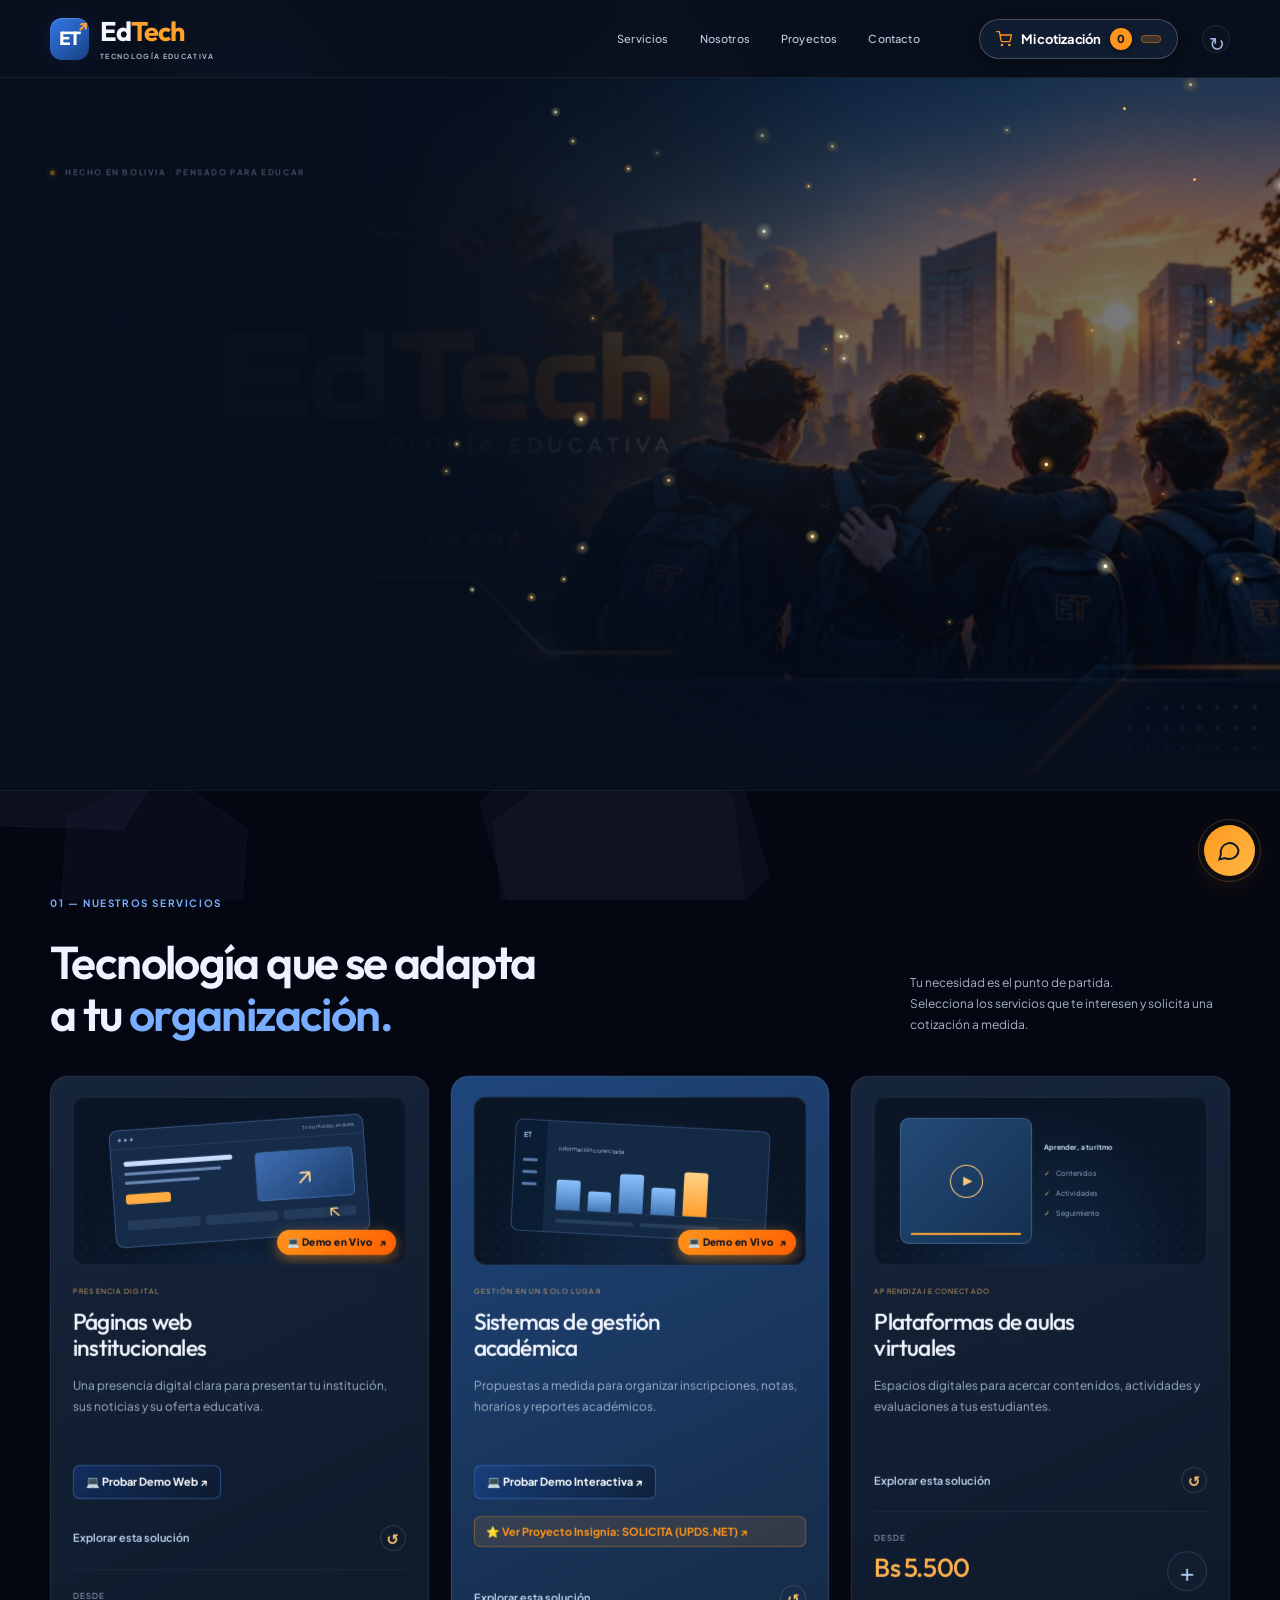
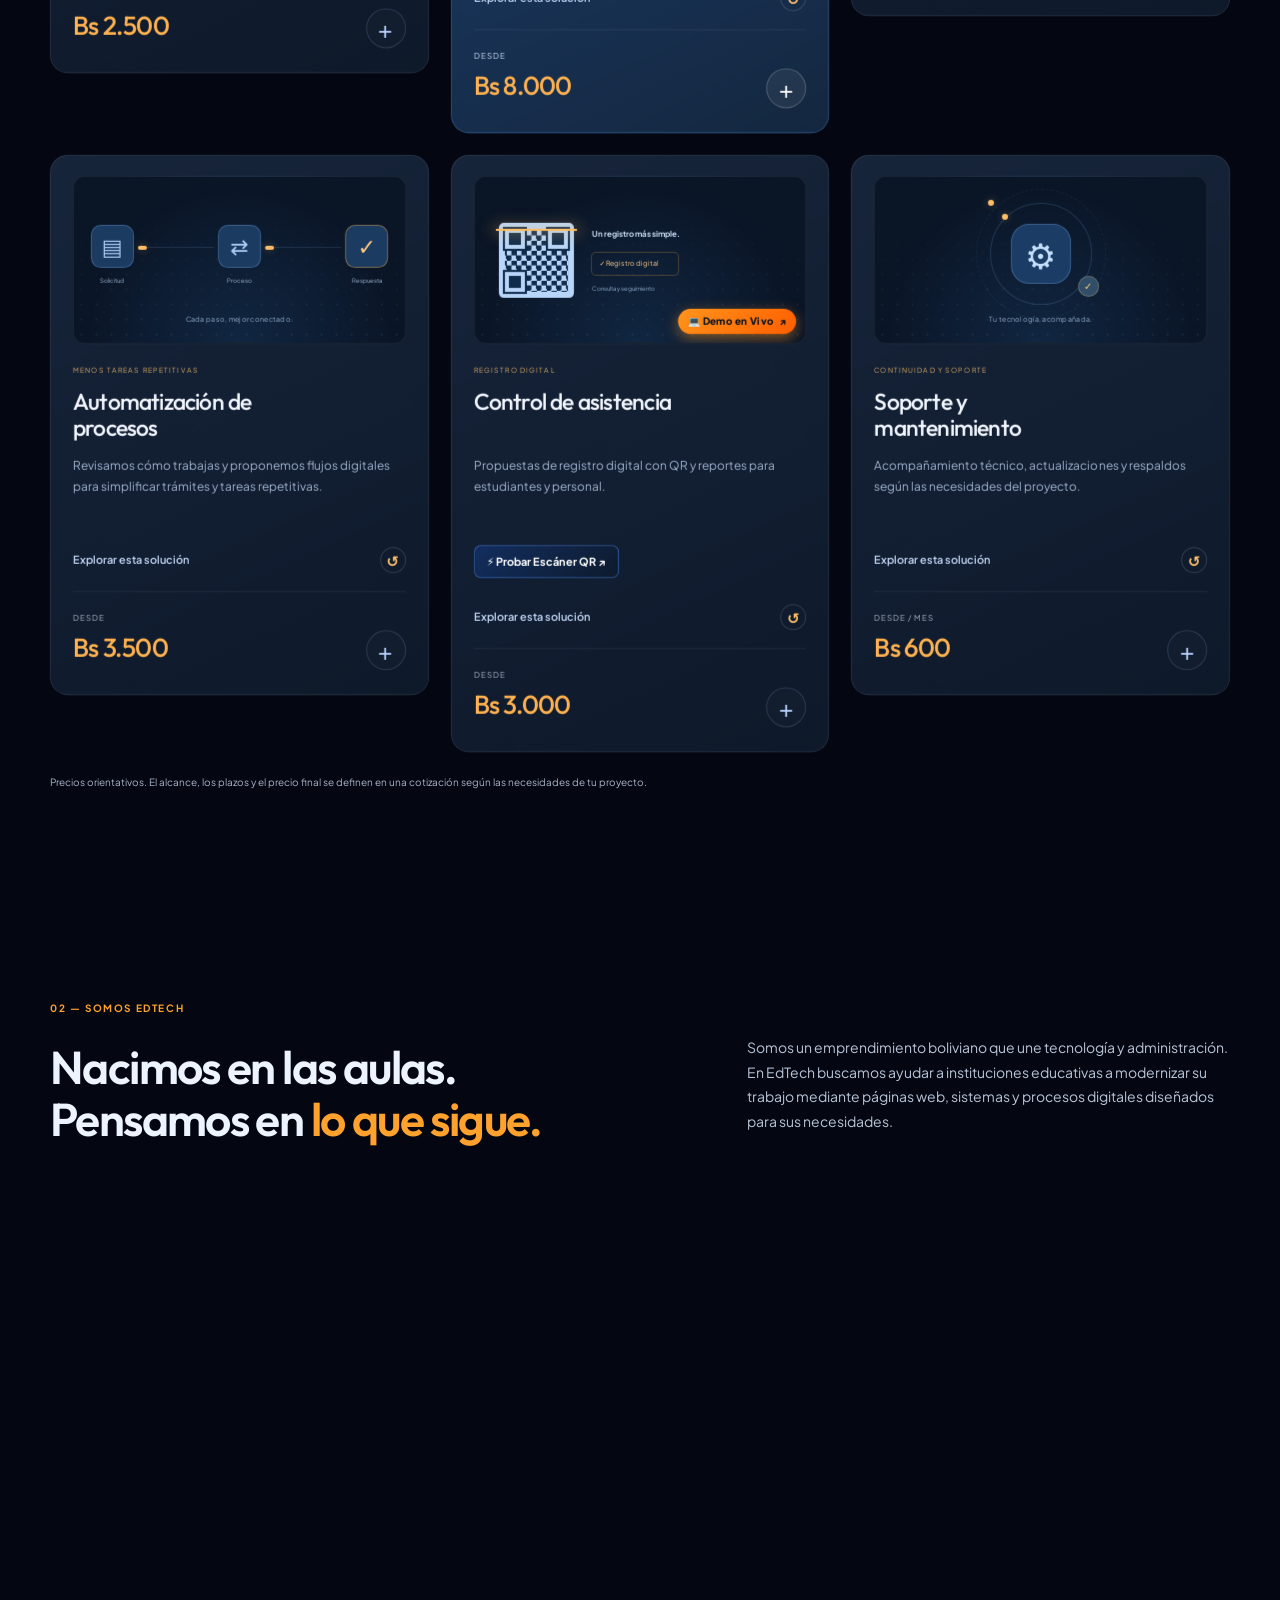
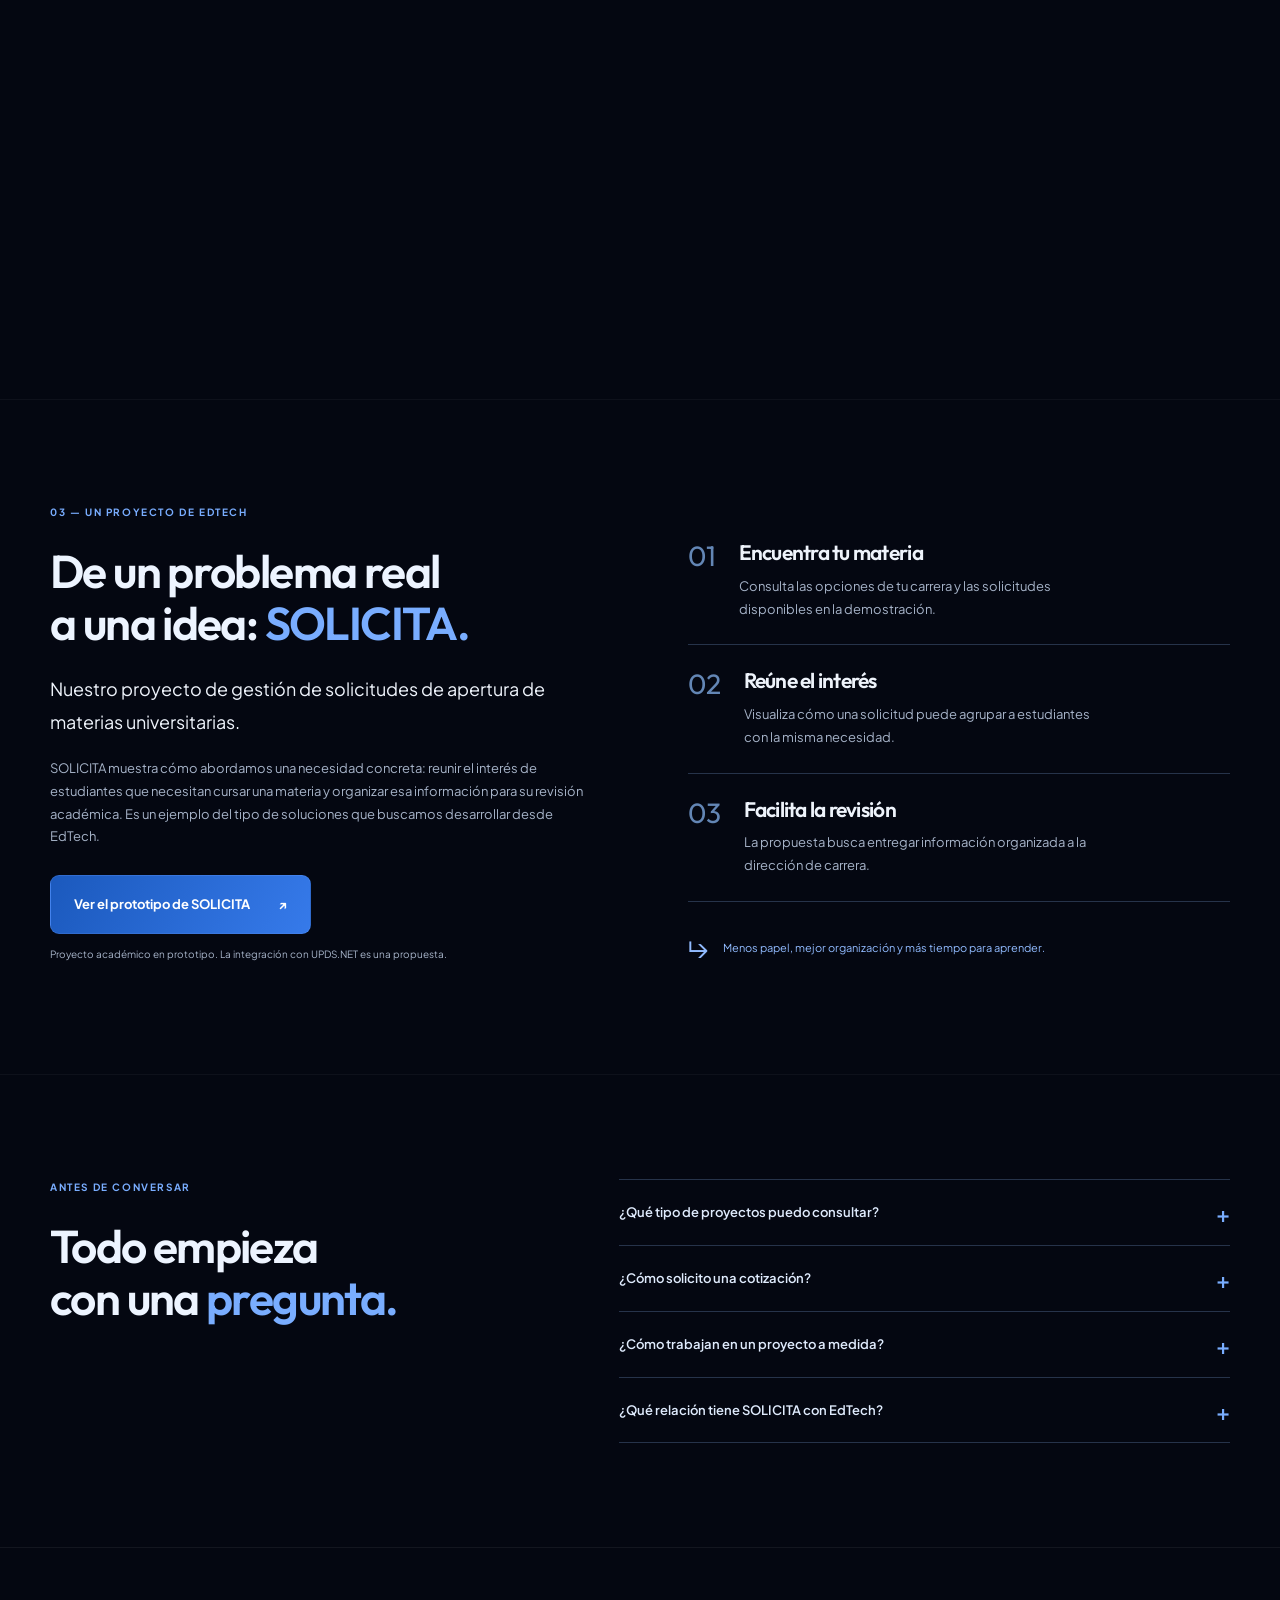
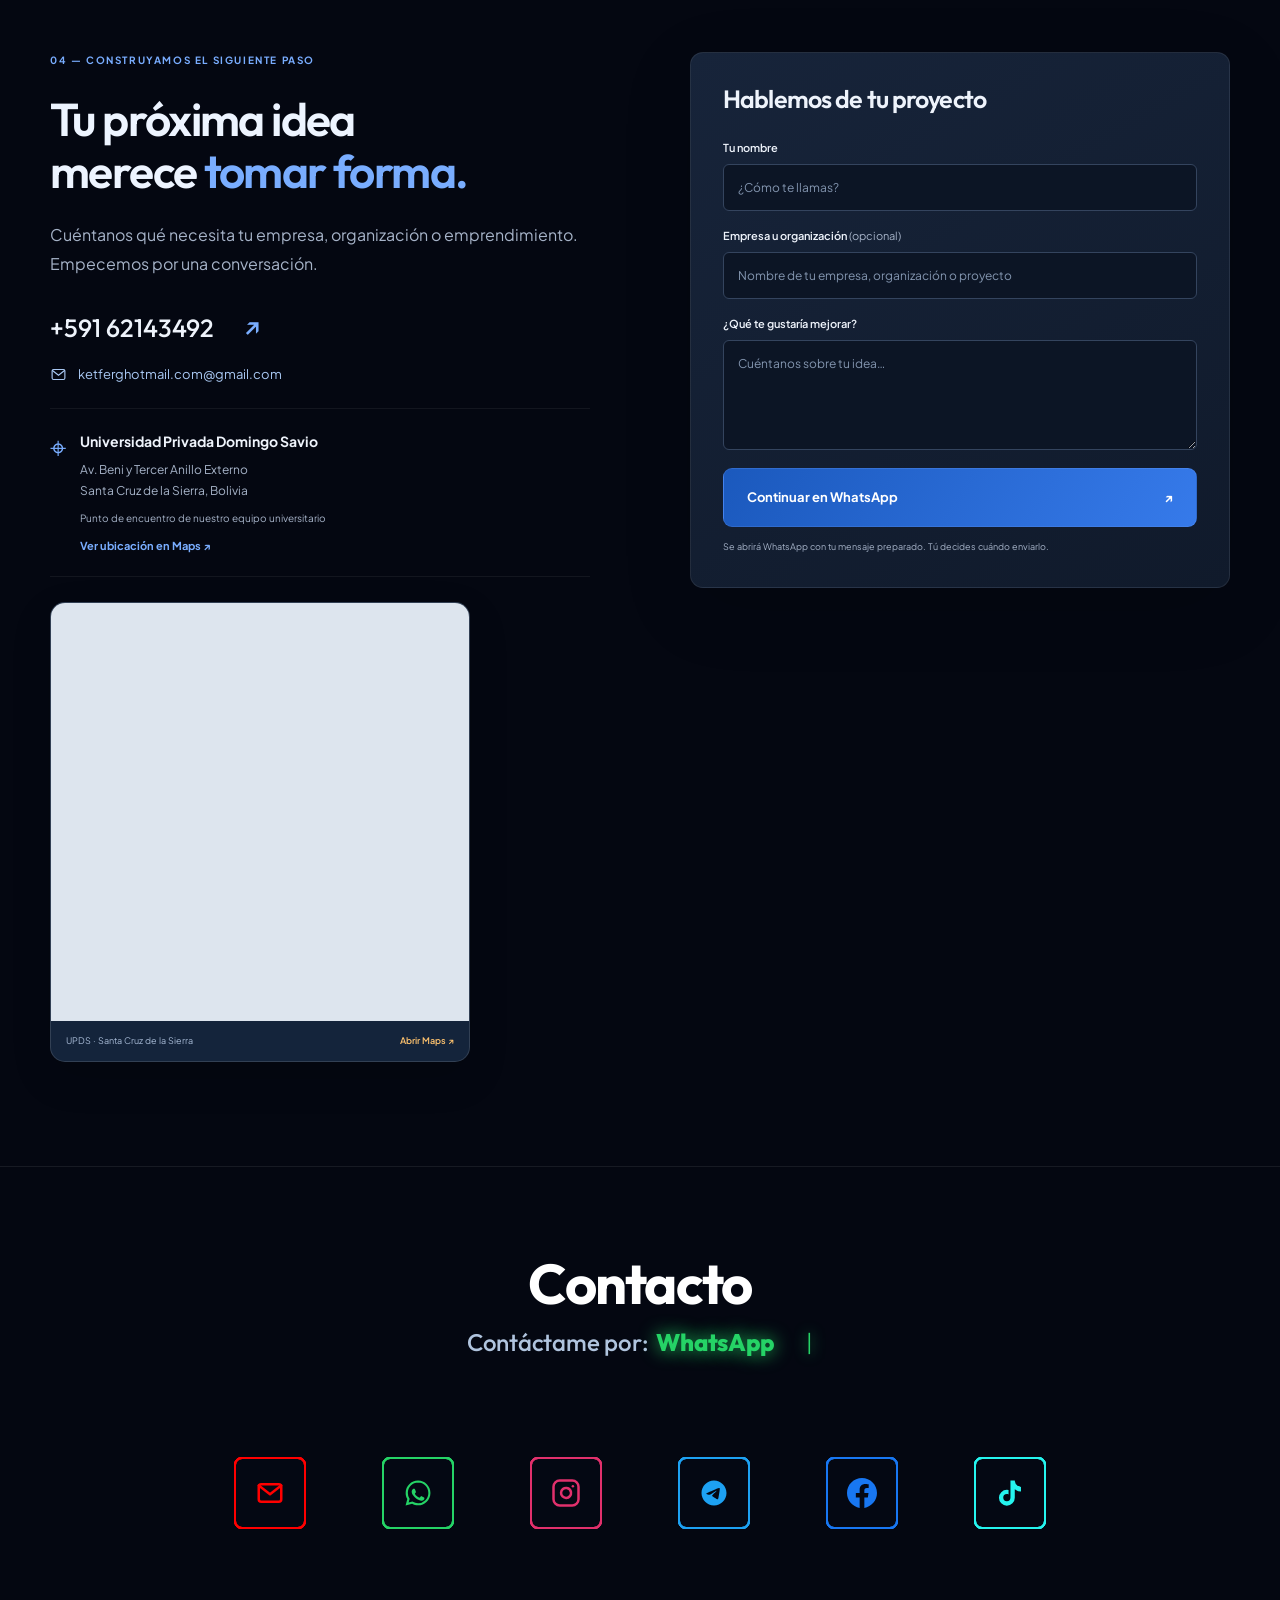
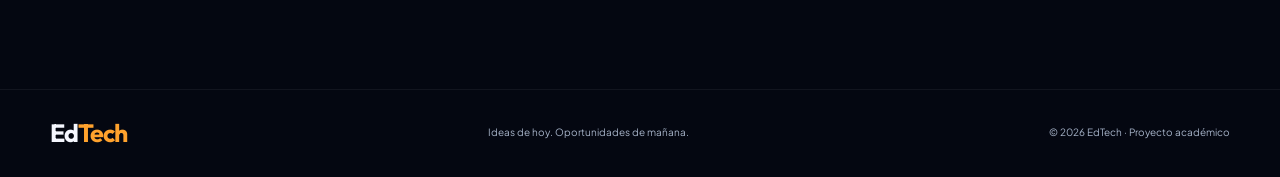
==== commit 6a63af89: "refactor: integrar acceso a demo interactiva directamente en la foto y reverso de la tarjeta de serv" ====
--- a/index.html
+++ b/index.html
@@ -10,9 +10,9 @@
   <link rel="stylesheet" href="edtech-assets/premium.css">
   <link rel="stylesheet" href="edtech-assets/experiences.css">
   <link rel="stylesheet" href="edtech-assets/intro.css?v=amanecer-3">
-  <link rel="stylesheet" href="edtech-assets/landing.css?v=nahuel-hex-17">
+  <link rel="stylesheet" href="edtech-assets/landing.css?v=card-demo-18">
   <link rel="stylesheet" href="edtech-assets/services.css?v=mapa-giro-8">
-  <script src="edtech-assets/app.js?v=nahuel-hex-17" defer></script>
+  <script src="edtech-assets/app.js?v=card-demo-18" defer></script>
 </head>
 <body>
   <dialog id="brand-intro" class="brand-intro" aria-labelledby="intro-title">
@@ -29,7 +29,7 @@
       <a class="brand" href="#inicio" aria-label="EdTech, inicio"><span class="monogram">ET<span>↗</span></span><span>Ed<span class="orange">Tech</span><small>TECNOLOGÍA EDUCATIVA</small></span></a>
       <button class="menu-button" type="button" aria-controls="navigation" aria-expanded="false">Menú <span aria-hidden="true">☰</span></button>
       <nav id="navigation" aria-label="Navegación principal">
-        <a href="#servicios">Servicios</a><a href="#planes">Planes</a><a href="#nosotros">Nosotros</a><a href="#proyectos">Proyectos</a><a href="#contacto">Contacto</a>
+        <a href="#servicios">Servicios</a><a href="#nosotros">Nosotros</a><a href="#proyectos">Proyectos</a><a href="#contacto">Contacto</a>
       </nav>
       <button class="quote-button" type="button" data-open-quote aria-label="Abrir mi cotización">
         <svg class="quote-btn-icon" viewBox="0 0 24 24" fill="none" stroke="currentColor" stroke-width="2" stroke-linecap="round" stroke-linejoin="round" width="16" height="16" aria-hidden="true"><circle cx="9" cy="21" r="1"></circle><circle cx="20" cy="21" r="1"></circle><path d="M1 1h4l2.68 13.39a2 2 0 0 0 2 1.61h9.72a2 2 0 0 0 2-1.61L23 6H6"></path></svg>
@@ -67,123 +67,17 @@
 <section class="section services-section" id="servicios">
       <div class="container"><div class="section-heading"><div><p class="eyebrow blue">01 — NUESTROS SERVICIOS</p><h2>Tecnología que se adapta<br>a tu <span class="blue">organización.</span></h2></div><p class="muted">Tu necesidad es el punto de partida.<br>Selecciona los servicios que te interesen y solicita una cotización a medida.</p></div>
         <div class="service-grid">
-          <article id="servicio-web" class="service"><div class="service-top"><span class="service-icon" aria-hidden="true">↗</span><span>01</span></div><h3>Páginas web institucionales</h3><p>Una presencia digital clara para presentar tu institución, sus noticias y su oferta educativa.</p><div class="service-bottom"><p><small>DESDE</small><strong>Bs 2.500</strong></p><button type="button" data-service="web" aria-label="Añadir páginas web institucionales a la cotización">+</button></div></article>
-          <article id="servicio-gestion" class="service featured"><div class="service-top"><span class="service-icon" aria-hidden="true">⌘</span><span>02</span></div><h3>Sistemas de gestión académica</h3><p>Propuestas a medida para organizar inscripciones, notas, horarios y reportes académicos.</p><a href="upds_net_simulaci_n_multi_carrera_solicita_upds.html" target="_blank" rel="noopener" class="service-solicita-pill">⭐ Ver Proyecto Insignia: SOLICITA (UPDS.NET) ↗</a><div class="service-bottom"><p><small>DESDE</small><strong>Bs 8.000</strong></p><button type="button" data-service="gestion" aria-label="Añadir sistemas de gestión académica a la cotización">+</button></div></article>
+          <article id="servicio-web" class="service"><div class="service-top"><span class="service-icon" aria-hidden="true">↗</span><span>01</span></div><h3>Páginas web institucionales</h3><p>Una presencia digital clara para presentar tu institución, sus noticias y su oferta educativa.</p><div class="service-action-pills"><button type="button" class="btn-service-demo-pill" data-open-demo="esencial" aria-label="Probar demostración de web institucional">💻 Probar Demo Web ↗</button></div><div class="service-bottom"><p><small>DESDE</small><strong>Bs 2.500</strong></p><button type="button" data-service="web" aria-label="Añadir páginas web institucionales a la cotización">+</button></div></article>
+          <article id="servicio-gestion" class="service featured"><div class="service-top"><span class="service-icon" aria-hidden="true">⌘</span><span>02</span></div><h3>Sistemas de gestión académica</h3><p>Propuestas a medida para organizar inscripciones, notas, horarios y reportes académicos.</p><div class="service-action-pills"><button type="button" class="btn-service-demo-pill" data-open-demo="gestion" aria-label="Probar demostración interactiva de gestión académica">💻 Probar Demo Interactiva ↗</button><a href="upds_net_simulaci_n_multi_carrera_solicita_upds.html" target="_blank" rel="noopener" class="service-solicita-pill">⭐ Ver Proyecto Insignia: SOLICITA (UPDS.NET) ↗</a></div><div class="service-bottom"><p><small>DESDE</small><strong>Bs 8.000</strong></p><button type="button" data-service="gestion" aria-label="Añadir sistemas de gestión académica a la cotización">+</button></div></article>
           <article id="servicio-aulas" class="service"><div class="service-top"><span class="service-icon" aria-hidden="true">▤</span><span>03</span></div><h3>Plataformas de aulas virtuales</h3><p>Espacios digitales para acercar contenidos, actividades y evaluaciones a tus estudiantes.</p><div class="service-bottom"><p><small>DESDE</small><strong>Bs 5.500</strong></p><button type="button" data-service="aulas" aria-label="Añadir plataformas de aulas virtuales a la cotización">+</button></div></article>
           <article id="servicio-automatizacion" class="service"><div class="service-top"><span class="service-icon" aria-hidden="true">⇄</span><span>04</span></div><h3>Automatización de procesos</h3><p>Revisamos cómo trabajas y proponemos flujos digitales para simplificar trámites y tareas repetitivas.</p><div class="service-bottom"><p><small>DESDE</small><strong>Bs 3.500</strong></p><button type="button" data-service="automatizacion" aria-label="Añadir automatización de procesos a la cotización">+</button></div></article>
-          <article id="servicio-asistencia" class="service"><div class="service-top"><span class="service-icon" aria-hidden="true">✓</span><span>05</span></div><h3>Control de asistencia</h3><p>Propuestas de registro digital con QR y reportes para estudiantes y personal.</p><div class="service-bottom"><p><small>DESDE</small><strong>Bs 3.000</strong></p><button type="button" data-service="asistencia" aria-label="Añadir control de asistencia a la cotización">+</button></div></article>
+          <article id="servicio-asistencia" class="service"><div class="service-top"><span class="service-icon" aria-hidden="true">✓</span><span>05</span></div><h3>Control de asistencia</h3><p>Propuestas de registro digital con QR y reportes para estudiantes y personal.</p><div class="service-action-pills"><button type="button" class="btn-service-demo-pill" data-open-demo="gestion" aria-label="Probar simulador de escáner QR">⚡ Probar Escáner QR ↗</button></div><div class="service-bottom"><p><small>DESDE</small><strong>Bs 3.000</strong></p><button type="button" data-service="asistencia" aria-label="Añadir control de asistencia a la cotización">+</button></div></article>
           <article id="servicio-soporte" class="service"><div class="service-top"><span class="service-icon" aria-hidden="true">⚙</span><span>06</span></div><h3>Soporte y mantenimiento</h3><p>Acompañamiento técnico, actualizaciones y respaldos según las necesidades del proyecto.</p><div class="service-bottom"><p><small>DESDE / MES</small><strong>Bs 600</strong></p><button type="button" data-service="soporte" aria-label="Añadir soporte y mantenimiento a la cotización">+</button></div></article>
         </div><p class="pricing-note">Precios orientativos. El alcance, los plazos y el precio final se definen en una cotización según las necesidades de tu proyecto.</p>
       </div>
     </section>
 
-    <!-- =========================================================
-         02 — PLANES DE IMPLEMENTACION & DEMOS EN VIVO ("Hacemos asi")
-         ========================================================= -->
-    <section class="section plans-showroom-section" id="planes">
-      <div class="container">
-        <div class="section-heading text-center">
-          <div>
-            <p class="eyebrow orange">02 — SOLUCIONES LLAVE EN MANO</p>
-            <h2>Elige tu plan. <span class="orange">Mira cómo trabajamos.</span></h2>
-          </div>
-          <p class="muted mx-auto">Explora una demostración interactiva de cada solución antes de contratar. Conoce qué incluye, cómo se ve el sistema y nuestro proceso de entrega transparente.</p>
-        </div>
-
-        <div class="plans-grid">
-          <!-- PLAN 1: ESENCIAL -->
-          <article class="plan-card" data-plan="esencial">
-            <div class="plan-card-header">
-              <span class="plan-badge">Presencia Digital</span>
-              <h3 class="plan-title">Plan Esencial</h3>
-              <p class="plan-desc">Ideal para colegios, academias e institutos que buscan captar alumnos y presentar su oferta formalmente.</p>
-              <div class="plan-price-wrap">
-                <span class="plan-price-from">INVERSIÓN REFERENCIAL</span>
-                <div class="plan-price-amount">Bs 2.500 <small>/ pago único</small></div>
-              </div>
-            </div>
-
-            <ul class="plan-features">
-              <li><span class="chk">✓</span> <strong>Página Web Institucional</strong> moderna y 100% responsiva</li>
-              <li><span class="chk">✓</span> <strong>Módulo de Preinscripciones</strong> y captura de postulantes</li>
-              <li><span class="chk">✓</span> Dominio propio institucional + Certificado SSL Seguro</li>
-              <li><span class="chk">✓</span> Entrega garantizada en <strong>10 a 14 días hábiles</strong></li>
-            </ul>
-
-            <div class="plan-actions">
-              <button type="button" class="btn-plan-demo" data-open-demo="esencial" aria-label="Probar demo de Plan Esencial">
-                <span class="btn-icon">🖥️</span> Probar Demo en Vivo
-              </button>
-              <button type="button" class="btn-plan-acquire" data-open-acquire="esencial" aria-label="Ver cómo adquirir Plan Esencial">
-                <span>📋 Cómo Adquirirlo</span> <span aria-hidden="true">↗</span>
-              </button>
-            </div>
-          </article>
-
-          <!-- PLAN 2: GESTIÓN (DESTACADO / RECOMENDADO) -->
-          <article class="plan-card featured-plan" data-plan="gestion">
-            <div class="plan-ribbon">⭐ MÁS POPULAR</div>
-            <div class="plan-card-header">
-              <span class="plan-badge badge-orange">Institucional &amp; Control</span>
-              <h3 class="plan-title">Plan Gestión</h3>
-              <p class="plan-desc">Control administrativo total para instituciones educativas: matrículas, calificaciones y asistencia automatizada.</p>
-              <div class="plan-price-wrap">
-                <span class="plan-price-from">INVERSIÓN REFERENCIAL</span>
-                <div class="plan-price-amount orange-amount">Bs 8.000 <small>/ desarrollo llave en mano</small></div>
-              </div>
-            </div>
-
-            <ul class="plan-features">
-              <li><span class="chk chk-orange">★</span> <strong>Incluye módulo insignia SOLICITA</strong> (Apertura de materias UPDS)</li>
-              <li><span class="chk chk-orange">✓</span> <strong>Sistema de Gestión Académica</strong> (Alumnos, Notas, Reportes)</li>
-              <li><span class="chk chk-orange">✓</span> <strong>Control de Asistencia con Código QR</strong> y credenciales</li>
-              <li><span class="chk chk-orange">✓</span> Panel diferenciado para Directores, Docentes y Secretaría</li>
-              <li><span class="chk chk-orange">✓</span> <strong>Capacitación presencial/virtual</strong> + 6 meses de soporte</li>
-            </ul>
-
-            <div class="plan-actions">
-              <button type="button" class="btn-plan-demo btn-demo-featured" data-open-demo="gestion" aria-label="Probar demo de Plan Gestión">
-                <span class="btn-icon">⚡</span> Probar Demo con Escáner QR
-              </button>
-              <button type="button" class="btn-plan-acquire" data-open-acquire="gestion" aria-label="Ver cómo adquirir Plan Gestión">
-                <span>📋 Cómo Adquirirlo</span> <span aria-hidden="true">↗</span>
-              </button>
-            </div>
-          </article>
-
-          <!-- PLAN 3: CAMPUS 360° -->
-          <article class="plan-card" data-plan="campus">
-            <div class="plan-card-header">
-              <span class="plan-badge">Suite Integral</span>
-              <h3 class="plan-title">Campus 360°</h3>
-              <p class="plan-desc">La solución definitiva para universidades y centros superiores: gestión, campus virtual y automatización de trámites.</p>
-              <div class="plan-price-wrap">
-                <span class="plan-price-from">INVERSIÓN REFERENCIAL</span>
-                <div class="plan-price-amount">Bs 13.500 <small>/ suite completa</small></div>
-              </div>
-            </div>
-
-            <ul class="plan-features">
-              <li><span class="chk">✓</span> <strong>Todo lo incluido en Plan Gestión</strong> al 100%</li>
-              <li><span class="chk">✓</span> <strong>Plataforma de Aulas Virtuales</strong> para clases y tareas</li>
-              <li><span class="chk">✓</span> <strong>Módulo SOLICITA</strong> para apertura ágil de materias</li>
-              <li><span class="chk">✓</span> <strong>12 meses de soporte prioritario</strong> y copias de seguridad en la nube</li>
-            </ul>
-
-            <div class="plan-actions">
-              <button type="button" class="btn-plan-demo" data-open-demo="campus" aria-label="Probar demo de Campus 360">
-                <span class="btn-icon">🎓</span> Probar Demo de Campus
-              </button>
-              <button type="button" class="btn-plan-acquire" data-open-acquire="campus" aria-label="Ver cómo adquirir Campus 360">
-                <span>📋 Cómo Adquirirlo</span> <span aria-hidden="true">↗</span>
-              </button>
-            </div>
-          </article>
-        </div>
-      </div>
-    </section>
-
-    <section class="section about-section" id="nosotros"><div class="container">
+<section class="section about-section" id="nosotros"><div class="container">
       <div class="about-top"><div><p class="eyebrow orange">02 — SOMOS EDTECH</p><h2>Nacimos en las aulas.<br>Pensamos en <span class="orange">lo que sigue.</span></h2></div><p>Somos un emprendimiento boliviano que une tecnología y administración. En EdTech buscamos ayudar a instituciones educativas a modernizar su trabajo mediante páginas web, sistemas y procesos digitales diseñados para sus necesidades.</p></div>
       <div class="values"><article><span>01 / PROPÓSITO</span><h3>Resolver lo cotidiano.</h3><p>Crear herramientas sencillas que ayuden a reducir trámites y organizar mejor la vida académica.</p></article><article><span>02 / VISIÓN</span><h3>Crecer con la educación.</h3><p>Aspiramos a acompañar a instituciones bolivianas en su transformación digital, empezando con SOLICITA.</p></article><article><span>03 / ENFOQUE</span><h3>Escuchar antes de crear.</h3><p>Entender las necesidades de estudiantes y equipos académicos para diseñar soluciones útiles.</p></article></div>
       <div class="team-heading"><h3>Un equipo, distintas perspectivas.</h3><span>TECNOLOGÍA + GESTIÓN</span></div>
--- a/edtech-assets/landing.css
+++ b/edtech-assets/landing.css
@@ -2592,3 +2592,105 @@
   transform: translateY(-1px) !important;
   box-shadow: 0 3px 12px rgba(255, 149, 28, 0.4) !important;
 }
+
+/* =========================================================
+   CARD PHOTO DEMO OVERLAY & BACK FACE DEMO ACTIONS
+   ========================================================= */
+.service-preview.has-interactive-demo {
+  cursor: pointer !important;
+  position: relative !important;
+  transition: transform 0.25s ease, box-shadow 0.25s ease, border-color 0.25s ease !important;
+}
+
+.service-preview.has-interactive-demo:hover {
+  border-color: rgba(255, 149, 28, 0.5) !important;
+  box-shadow: 0 8px 24px -4px rgba(255, 149, 28, 0.3) !important;
+}
+
+.preview-demo-tag {
+  position: absolute !important;
+  bottom: 9px !important;
+  right: 9px !important;
+  background: linear-gradient(135deg, #ff951c 0%, #ff5e00 100%) !important;
+  color: #0b1424 !important;
+  font-size: 10px !important;
+  font-weight: 800 !important;
+  letter-spacing: 0.03em !important;
+  border: none !important;
+  border-radius: 999px !important;
+  padding: 4px 10px !important;
+  display: inline-flex !important;
+  align-items: center !important;
+  gap: 5px !important;
+  box-shadow: 0 4px 14px rgba(255, 149, 28, 0.5) !important;
+  cursor: pointer !important;
+  z-index: 6 !important;
+  pointer-events: auto !important;
+  transition: all 0.25s cubic-bezier(0.2, 0.8, 0.2, 1) !important;
+}
+
+.service-preview.has-interactive-demo:hover .preview-demo-tag,
+.preview-demo-tag:hover {
+  transform: scale(1.08) translateY(-1px) !important;
+  box-shadow: 0 6px 18px rgba(255, 149, 28, 0.75) !important;
+  background: linear-gradient(135deg, #ffa83e 0%, #ff731a 100%) !important;
+}
+
+.btn-card-back-demo {
+  width: 100% !important;
+  margin: 14px 0 10px !important;
+  padding: 10px 14px !important;
+  background: linear-gradient(135deg, rgba(255, 149, 28, 0.18) 0%, rgba(21, 88, 214, 0.18) 100%) !important;
+  border: 1.5px solid #ff951c !important;
+  border-radius: 9px !important;
+  color: #ffffff !important;
+  font-size: 12px !important;
+  font-weight: 800 !important;
+  letter-spacing: 0.02em !important;
+  display: flex !important;
+  align-items: center !important;
+  justify-content: center !important;
+  gap: 7px !important;
+  cursor: pointer !important;
+  box-shadow: 0 4px 14px rgba(0, 0, 0, 0.35) !important;
+  transition: all 0.25s ease !important;
+}
+
+.btn-card-back-demo:hover {
+  background: linear-gradient(135deg, #ff951c 0%, #ff5e00 100%) !important;
+  color: #081220 !important;
+  transform: translateY(-2px) !important;
+  box-shadow: 0 6px 20px rgba(255, 149, 28, 0.6) !important;
+}
+
+.service-action-pills {
+  display: flex !important;
+  flex-direction: column !important;
+  gap: 7px !important;
+  margin: 10px 0 14px !important;
+}
+
+.btn-service-demo-pill {
+  display: inline-flex !important;
+  align-items: center !important;
+  justify-content: center !important;
+  gap: 6px !important;
+  font-size: 11px !important;
+  font-weight: 700 !important;
+  color: #ffffff !important;
+  background: linear-gradient(135deg, rgba(21, 88, 214, 0.28) 0%, rgba(13, 27, 46, 0.7) 100%) !important;
+  border: 1px solid rgba(88, 147, 245, 0.4) !important;
+  padding: 6px 12px !important;
+  border-radius: 7px !important;
+  cursor: pointer !important;
+  text-decoration: none !important;
+  transition: all 0.25s ease !important;
+  width: fit-content !important;
+}
+
+.btn-service-demo-pill:hover {
+  background: linear-gradient(135deg, #1558d6 0%, #0d3a8e 100%) !important;
+  color: #ffffff !important;
+  transform: translateY(-1px) !important;
+  box-shadow: 0 4px 14px rgba(21, 88, 214, 0.5) !important;
+}
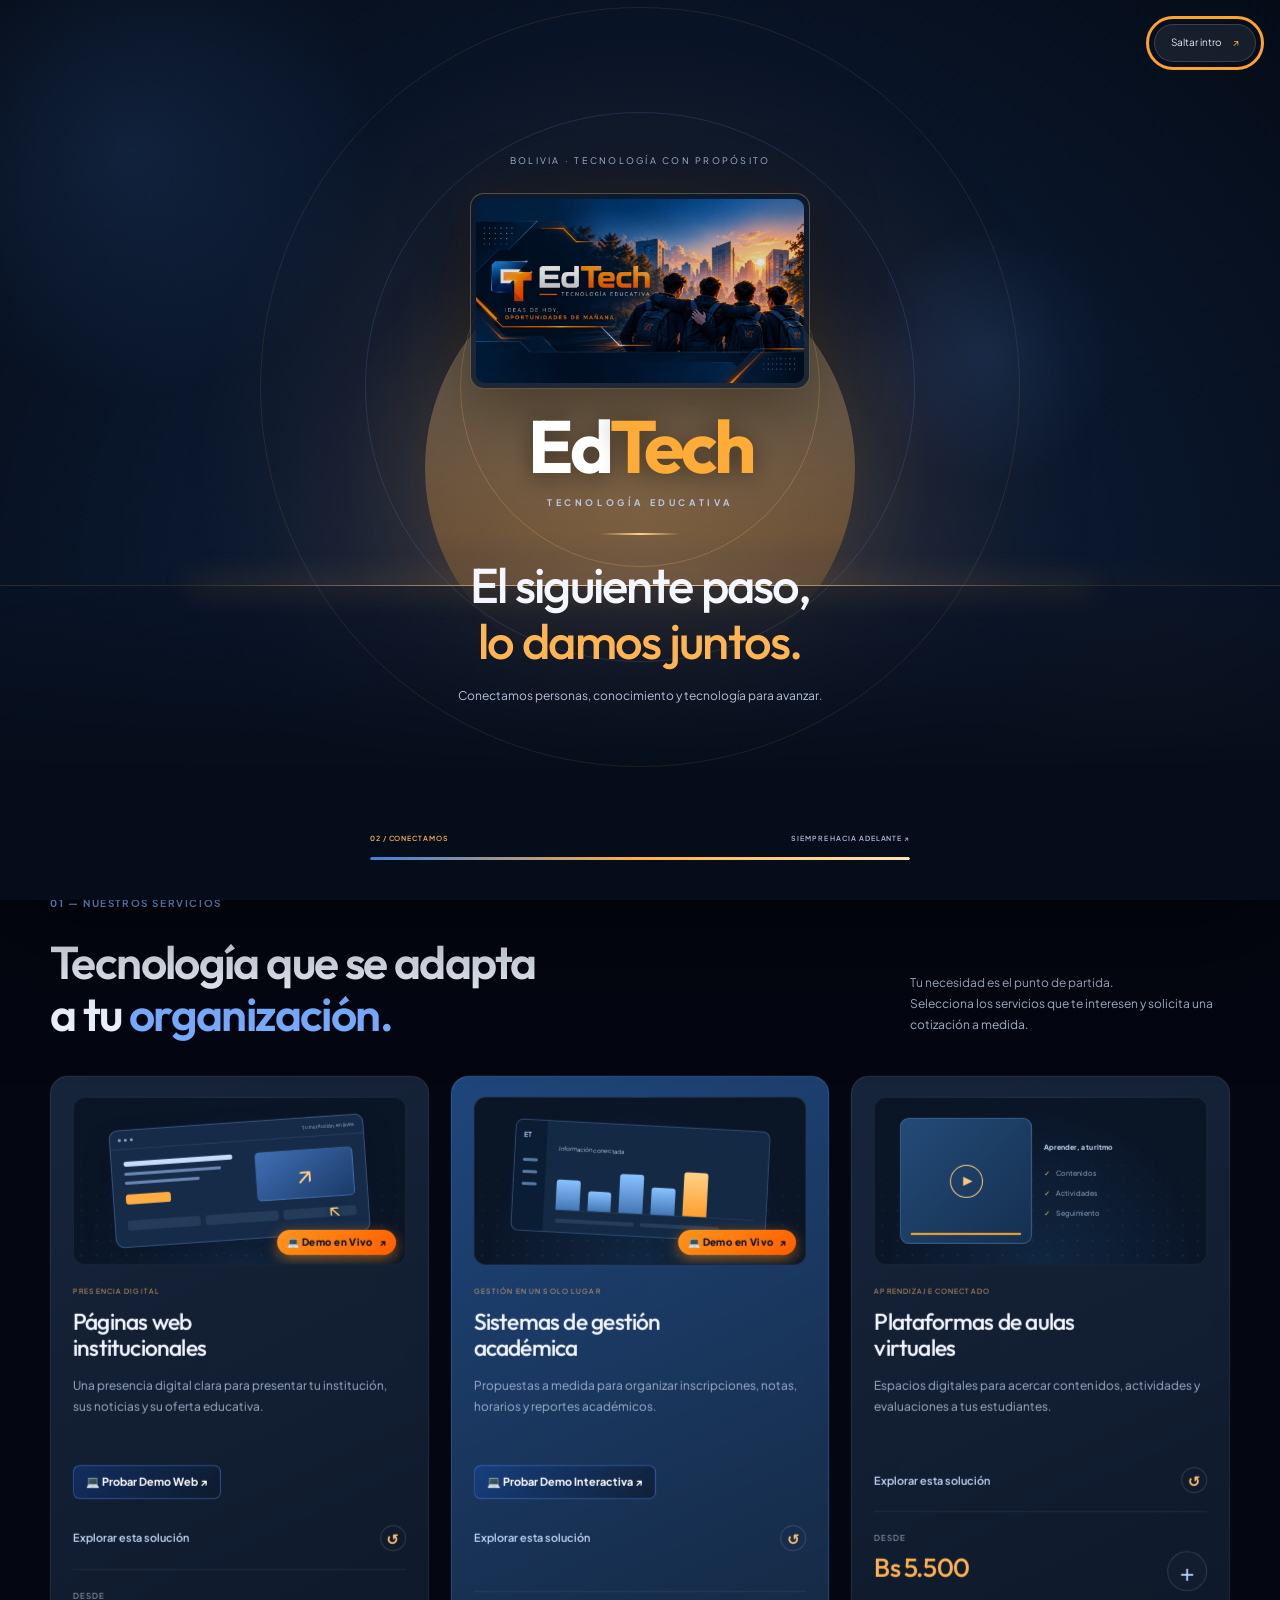
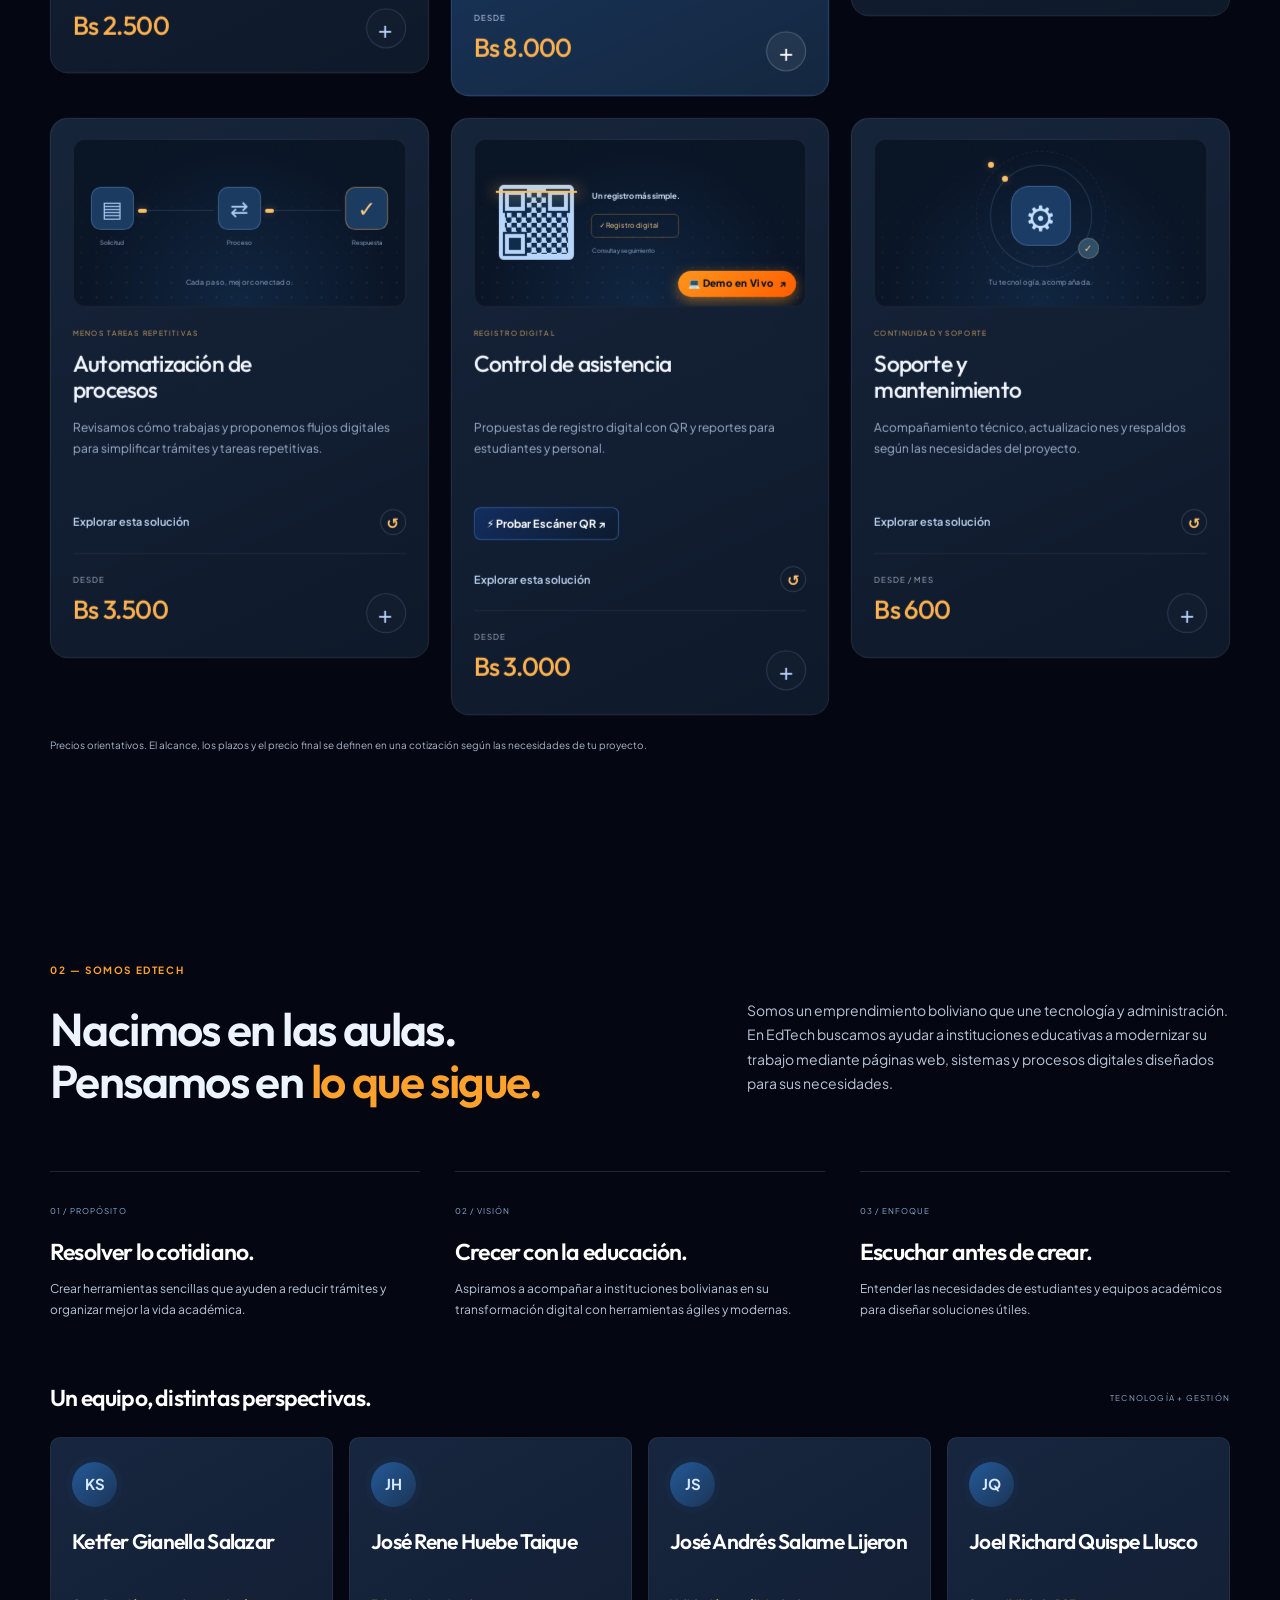
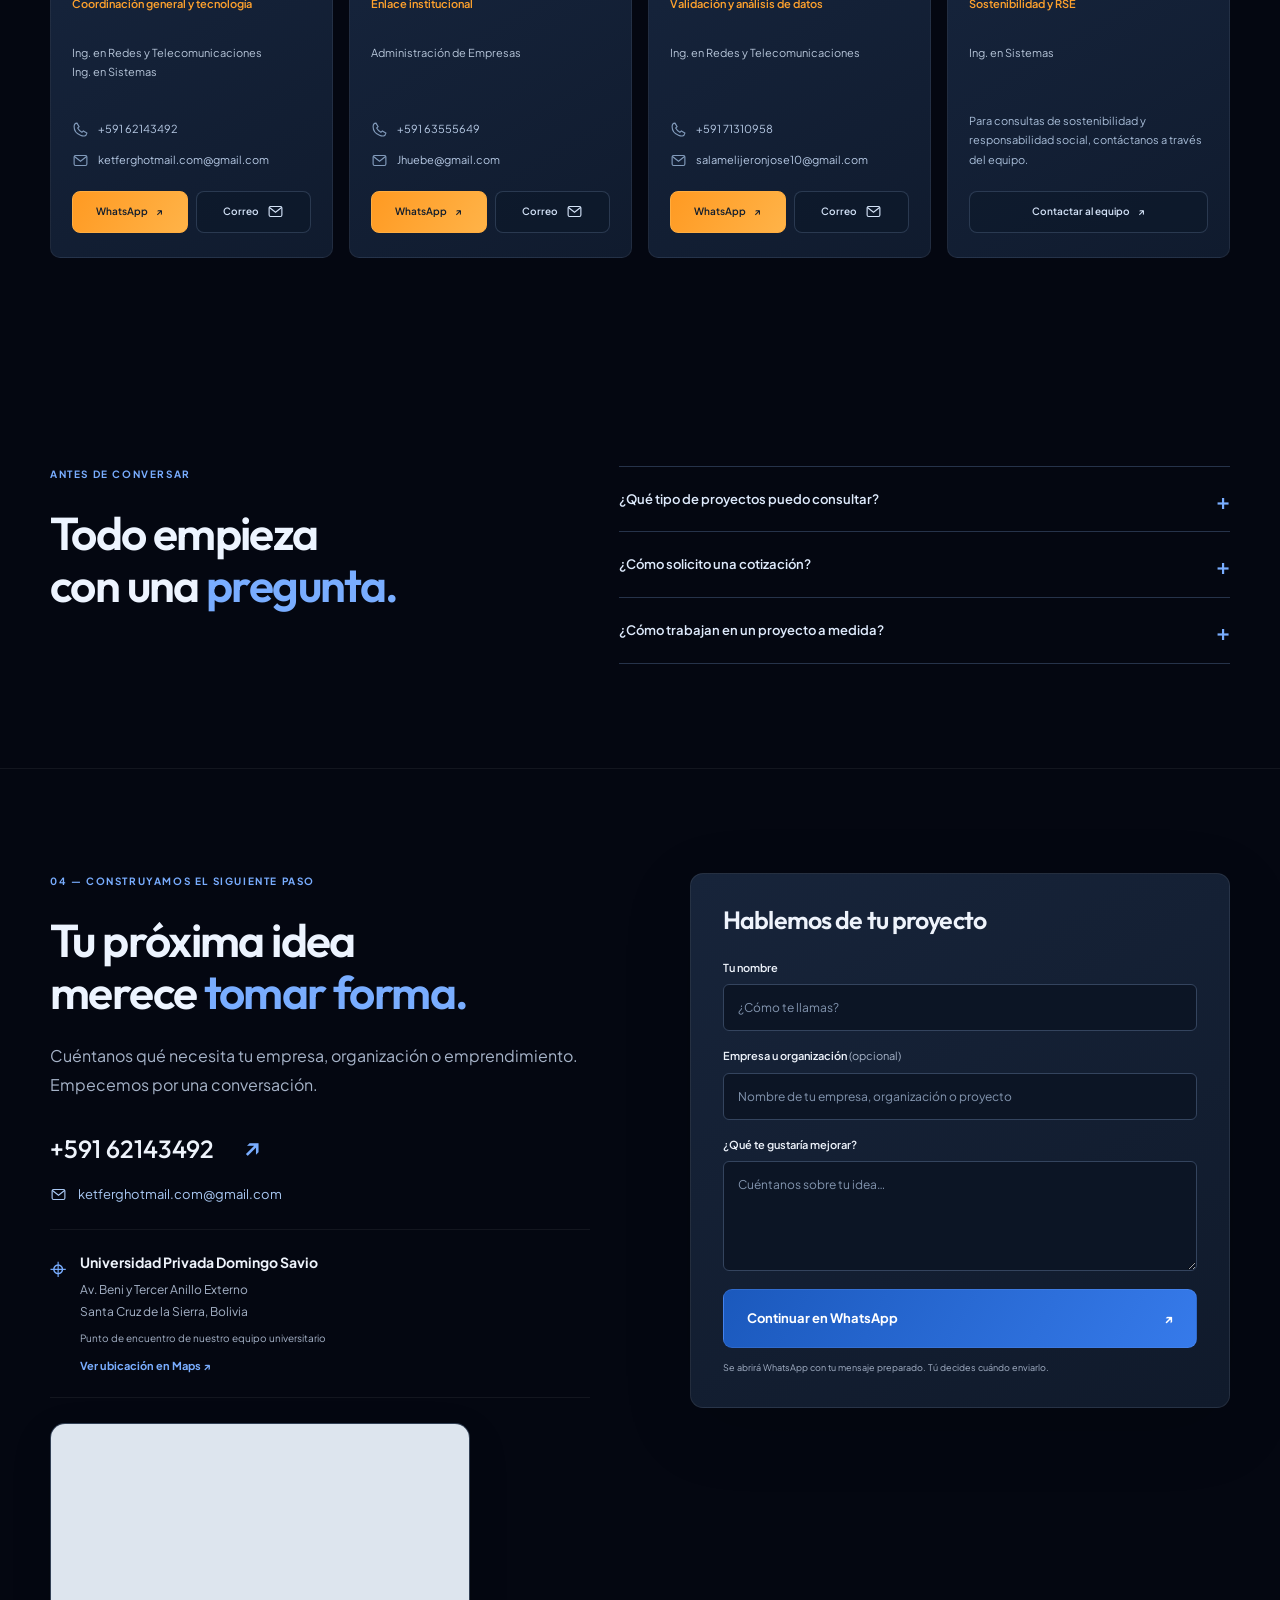
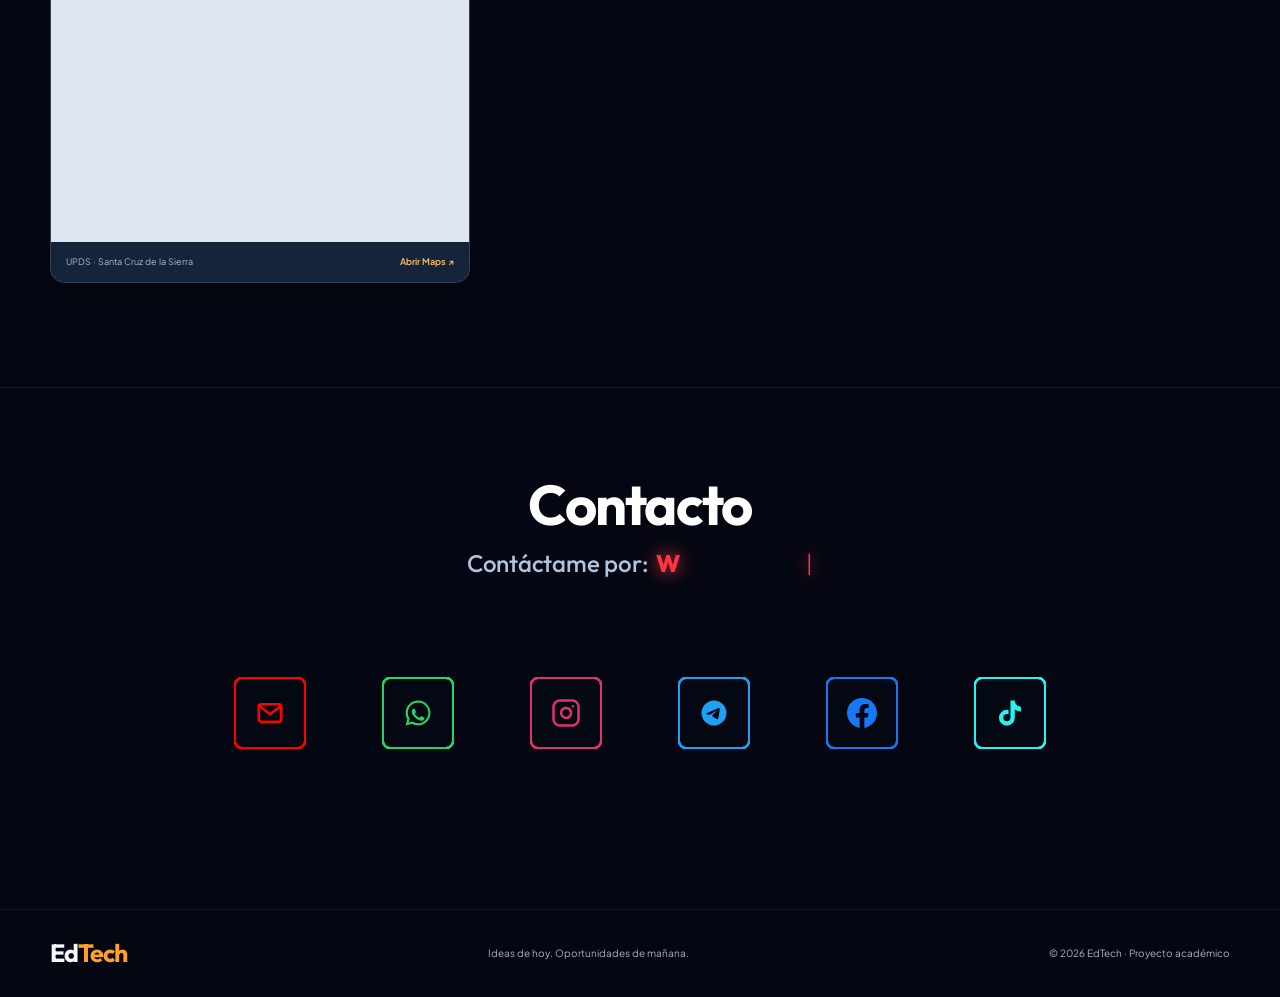
==== commit 097c9f41: "refactor: retirar por completo todas las referencias, secciones y accesos a SOLICITA" ====
--- a/index.html
+++ b/index.html
@@ -10,9 +10,9 @@
   <link rel="stylesheet" href="edtech-assets/premium.css">
   <link rel="stylesheet" href="edtech-assets/experiences.css">
   <link rel="stylesheet" href="edtech-assets/intro.css?v=amanecer-3">
-  <link rel="stylesheet" href="edtech-assets/landing.css?v=card-demo-18">
+  <link rel="stylesheet" href="edtech-assets/landing.css?v=nosolicita-19">
   <link rel="stylesheet" href="edtech-assets/services.css?v=mapa-giro-8">
-  <script src="edtech-assets/app.js?v=card-demo-18" defer></script>
+  <script src="edtech-assets/app.js?v=nosolicita-19" defer></script>
 </head>
 <body>
   <dialog id="brand-intro" class="brand-intro" aria-labelledby="intro-title">
@@ -29,7 +29,7 @@
       <a class="brand" href="#inicio" aria-label="EdTech, inicio"><span class="monogram">ET<span>↗</span></span><span>Ed<span class="orange">Tech</span><small>TECNOLOGÍA EDUCATIVA</small></span></a>
       <button class="menu-button" type="button" aria-controls="navigation" aria-expanded="false">Menú <span aria-hidden="true">☰</span></button>
       <nav id="navigation" aria-label="Navegación principal">
-        <a href="#servicios">Servicios</a><a href="#nosotros">Nosotros</a><a href="#proyectos">Proyectos</a><a href="#contacto">Contacto</a>
+        <a href="#servicios">Servicios</a><a href="#nosotros">Nosotros</a><a href="#contacto">Contacto</a>
       </nav>
       <button class="quote-button" type="button" data-open-quote aria-label="Abrir mi cotización">
         <svg class="quote-btn-icon" viewBox="0 0 24 24" fill="none" stroke="currentColor" stroke-width="2" stroke-linecap="round" stroke-linejoin="round" width="16" height="16" aria-hidden="true"><circle cx="9" cy="21" r="1"></circle><circle cx="20" cy="21" r="1"></circle><path d="M1 1h4l2.68 13.39a2 2 0 0 0 2 1.61h9.72a2 2 0 0 0 2-1.61L23 6H6"></path></svg>
@@ -68,7 +68,7 @@
       <div class="container"><div class="section-heading"><div><p class="eyebrow blue">01 — NUESTROS SERVICIOS</p><h2>Tecnología que se adapta<br>a tu <span class="blue">organización.</span></h2></div><p class="muted">Tu necesidad es el punto de partida.<br>Selecciona los servicios que te interesen y solicita una cotización a medida.</p></div>
         <div class="service-grid">
           <article id="servicio-web" class="service"><div class="service-top"><span class="service-icon" aria-hidden="true">↗</span><span>01</span></div><h3>Páginas web institucionales</h3><p>Una presencia digital clara para presentar tu institución, sus noticias y su oferta educativa.</p><div class="service-action-pills"><button type="button" class="btn-service-demo-pill" data-open-demo="esencial" aria-label="Probar demostración de web institucional">💻 Probar Demo Web ↗</button></div><div class="service-bottom"><p><small>DESDE</small><strong>Bs 2.500</strong></p><button type="button" data-service="web" aria-label="Añadir páginas web institucionales a la cotización">+</button></div></article>
-          <article id="servicio-gestion" class="service featured"><div class="service-top"><span class="service-icon" aria-hidden="true">⌘</span><span>02</span></div><h3>Sistemas de gestión académica</h3><p>Propuestas a medida para organizar inscripciones, notas, horarios y reportes académicos.</p><div class="service-action-pills"><button type="button" class="btn-service-demo-pill" data-open-demo="gestion" aria-label="Probar demostración interactiva de gestión académica">💻 Probar Demo Interactiva ↗</button><a href="upds_net_simulaci_n_multi_carrera_solicita_upds.html" target="_blank" rel="noopener" class="service-solicita-pill">⭐ Ver Proyecto Insignia: SOLICITA (UPDS.NET) ↗</a></div><div class="service-bottom"><p><small>DESDE</small><strong>Bs 8.000</strong></p><button type="button" data-service="gestion" aria-label="Añadir sistemas de gestión académica a la cotización">+</button></div></article>
+          <article id="servicio-gestion" class="service featured"><div class="service-top"><span class="service-icon" aria-hidden="true">⌘</span><span>02</span></div><h3>Sistemas de gestión académica</h3><p>Propuestas a medida para organizar inscripciones, notas, horarios y reportes académicos.</p><div class="service-action-pills"><button type="button" class="btn-service-demo-pill" data-open-demo="gestion" aria-label="Probar demostración interactiva de gestión académica">💻 Probar Demo Interactiva ↗</button></div><div class="service-bottom"><p><small>DESDE</small><strong>Bs 8.000</strong></p><button type="button" data-service="gestion" aria-label="Añadir sistemas de gestión académica a la cotización">+</button></div></article>
           <article id="servicio-aulas" class="service"><div class="service-top"><span class="service-icon" aria-hidden="true">▤</span><span>03</span></div><h3>Plataformas de aulas virtuales</h3><p>Espacios digitales para acercar contenidos, actividades y evaluaciones a tus estudiantes.</p><div class="service-bottom"><p><small>DESDE</small><strong>Bs 5.500</strong></p><button type="button" data-service="aulas" aria-label="Añadir plataformas de aulas virtuales a la cotización">+</button></div></article>
           <article id="servicio-automatizacion" class="service"><div class="service-top"><span class="service-icon" aria-hidden="true">⇄</span><span>04</span></div><h3>Automatización de procesos</h3><p>Revisamos cómo trabajas y proponemos flujos digitales para simplificar trámites y tareas repetitivas.</p><div class="service-bottom"><p><small>DESDE</small><strong>Bs 3.500</strong></p><button type="button" data-service="automatizacion" aria-label="Añadir automatización de procesos a la cotización">+</button></div></article>
           <article id="servicio-asistencia" class="service"><div class="service-top"><span class="service-icon" aria-hidden="true">✓</span><span>05</span></div><h3>Control de asistencia</h3><p>Propuestas de registro digital con QR y reportes para estudiantes y personal.</p><div class="service-action-pills"><button type="button" class="btn-service-demo-pill" data-open-demo="gestion" aria-label="Probar simulador de escáner QR">⚡ Probar Escáner QR ↗</button></div><div class="service-bottom"><p><small>DESDE</small><strong>Bs 3.000</strong></p><button type="button" data-service="asistencia" aria-label="Añadir control de asistencia a la cotización">+</button></div></article>
@@ -79,19 +79,12 @@
 
 <section class="section about-section" id="nosotros"><div class="container">
       <div class="about-top"><div><p class="eyebrow orange">02 — SOMOS EDTECH</p><h2>Nacimos en las aulas.<br>Pensamos en <span class="orange">lo que sigue.</span></h2></div><p>Somos un emprendimiento boliviano que une tecnología y administración. En EdTech buscamos ayudar a instituciones educativas a modernizar su trabajo mediante páginas web, sistemas y procesos digitales diseñados para sus necesidades.</p></div>
-      <div class="values"><article><span>01 / PROPÓSITO</span><h3>Resolver lo cotidiano.</h3><p>Crear herramientas sencillas que ayuden a reducir trámites y organizar mejor la vida académica.</p></article><article><span>02 / VISIÓN</span><h3>Crecer con la educación.</h3><p>Aspiramos a acompañar a instituciones bolivianas en su transformación digital, empezando con SOLICITA.</p></article><article><span>03 / ENFOQUE</span><h3>Escuchar antes de crear.</h3><p>Entender las necesidades de estudiantes y equipos académicos para diseñar soluciones útiles.</p></article></div>
+      <div class="values"><article><span>01 / PROPÓSITO</span><h3>Resolver lo cotidiano.</h3><p>Crear herramientas sencillas que ayuden a reducir trámites y organizar mejor la vida académica.</p></article><article><span>02 / VISIÓN</span><h3>Crecer con la educación.</h3><p>Aspiramos a acompañar a instituciones bolivianas en su transformación digital con herramientas ágiles y modernas.</p></article><article><span>03 / ENFOQUE</span><h3>Escuchar antes de crear.</h3><p>Entender las necesidades de estudiantes y equipos académicos para diseñar soluciones útiles.</p></article></div>
       <div class="team-heading"><h3>Un equipo, distintas perspectivas.</h3><span>TECNOLOGÍA + GESTIÓN</span></div>
       <div class="team-grid"><article><span class="initials">KS</span><h3>Ketfer Gianella Salazar</h3><p class="team-role">Coordinación general y tecnología</p><p class="team-degree">Ing. en Redes y Telecomunicaciones<br>Ing. en Sistemas</p><div class="member-contact"><a href="tel:+59162143492"><svg viewBox="0 0 24 24" fill="none" stroke="currentColor" stroke-width="1.6" aria-hidden="true"><path d="m7 3 3 5-2 2a14 14 0 0 0 6 6l2-2 5 3c-1 5-5 5-9 3C7 18 3 14 3 8c0-3 1-5 4-5Z"/></svg><span>+591 62143492</span></a><a href="mailto:ketferghotmail.com@gmail.com"><svg viewBox="0 0 24 24" fill="none" stroke="currentColor" stroke-width="1.6" aria-hidden="true"><rect x="3" y="5" width="18" height="14" rx="2"/><path d="m3 6 9 7 9-7"/></svg><span>ketferghotmail.com@gmail.com</span></a></div><div class="member-actions"><a class="member-whatsapp" href="https://wa.me/59162143492?text=Hola%20Ketfer%2C%20me%20gustar%C3%ADa%20recibir%20informaci%C3%B3n%20sobre%20los%20servicios%20de%20EdTech." target="_blank" rel="noopener noreferrer" aria-label="Contactar a Ketfer Gianella Salazar por WhatsApp (abre otra pestaña)">WhatsApp <span aria-hidden="true">↗</span></a><a class="member-email" href="mailto:ketferghotmail.com@gmail.com" aria-label="Escribir por correo a Ketfer Gianella Salazar">Correo <svg viewBox="0 0 24 24" fill="none" stroke="currentColor" stroke-width="1.6" aria-hidden="true"><rect x="3" y="5" width="18" height="14" rx="2"/><path d="m3 6 9 7 9-7"/></svg></a></div></article><article><span class="initials">JH</span><h3>José Rene Huebe Taique</h3><p class="team-role">Enlace institucional</p><p class="team-degree">Administración de Empresas</p><div class="member-contact"><a href="tel:+59163555649"><svg viewBox="0 0 24 24" fill="none" stroke="currentColor" stroke-width="1.6" aria-hidden="true"><path d="m7 3 3 5-2 2a14 14 0 0 0 6 6l2-2 5 3c-1 5-5 5-9 3C7 18 3 14 3 8c0-3 1-5 4-5Z"/></svg><span>+591 63555649</span></a><a href="mailto:Jhuebe@gmail.com"><svg viewBox="0 0 24 24" fill="none" stroke="currentColor" stroke-width="1.6" aria-hidden="true"><rect x="3" y="5" width="18" height="14" rx="2"/><path d="m3 6 9 7 9-7"/></svg><span>Jhuebe@gmail.com</span></a></div><div class="member-actions"><a class="member-whatsapp" href="https://wa.me/59163555649?text=Hola%20Jos%C3%A9%2C%20me%20gustar%C3%ADa%20recibir%20informaci%C3%B3n%20sobre%20los%20servicios%20de%20EdTech." target="_blank" rel="noopener noreferrer" aria-label="Contactar a José Rene Huebe Taique por WhatsApp (abre otra pestaña)">WhatsApp <span aria-hidden="true">↗</span></a><a class="member-email" href="mailto:Jhuebe@gmail.com" aria-label="Escribir por correo a José Rene Huebe Taique">Correo <svg viewBox="0 0 24 24" fill="none" stroke="currentColor" stroke-width="1.6" aria-hidden="true"><rect x="3" y="5" width="18" height="14" rx="2"/><path d="m3 6 9 7 9-7"/></svg></a></div></article><article><span class="initials">JS</span><h3>José Andrés Salame Lijeron</h3><p class="team-role">Validación y análisis de datos</p><p class="team-degree">Ing. en Redes y Telecomunicaciones</p><div class="member-contact"><a href="tel:+59171310958"><svg viewBox="0 0 24 24" fill="none" stroke="currentColor" stroke-width="1.6" aria-hidden="true"><path d="m7 3 3 5-2 2a14 14 0 0 0 6 6l2-2 5 3c-1 5-5 5-9 3C7 18 3 14 3 8c0-3 1-5 4-5Z"/></svg><span>+591 71310958</span></a><a href="mailto:salamelijeronjose10@gmail.com"><svg viewBox="0 0 24 24" fill="none" stroke="currentColor" stroke-width="1.6" aria-hidden="true"><rect x="3" y="5" width="18" height="14" rx="2"/><path d="m3 6 9 7 9-7"/></svg><span>salamelijeronjose10@gmail.com</span></a></div><div class="member-actions"><a class="member-whatsapp" href="https://wa.me/59171310958?text=Hola%20Jos%C3%A9%2C%20me%20gustar%C3%ADa%20recibir%20informaci%C3%B3n%20sobre%20los%20servicios%20de%20EdTech." target="_blank" rel="noopener noreferrer" aria-label="Contactar a José Andrés Salame Lijeron por WhatsApp (abre otra pestaña)">WhatsApp <span aria-hidden="true">↗</span></a><a class="member-email" href="mailto:salamelijeronjose10@gmail.com" aria-label="Escribir por correo a José Andrés Salame Lijeron">Correo <svg viewBox="0 0 24 24" fill="none" stroke="currentColor" stroke-width="1.6" aria-hidden="true"><rect x="3" y="5" width="18" height="14" rx="2"/><path d="m3 6 9 7 9-7"/></svg></a></div></article><article><span class="initials">JQ</span><h3>Joel Richard Quispe Llusco</h3><p class="team-role">Sostenibilidad y RSE</p><p class="team-degree">Ing. en Sistemas</p><div class="member-contact member-contact-general"><p>Para consultas de sostenibilidad y responsabilidad social, contáctanos a través del equipo.</p></div><div class="member-actions member-actions-general"><a class="member-email" href="#contacto">Contactar al equipo <span aria-hidden="true">↗</span></a></div></article></div>
     </div></section>
 
-    <section class="section product-section" id="proyectos">
-      <div class="container product-layout">
-        <div><p class="eyebrow blue">03 — UN PROYECTO DE EDTECH</p><h2>De un problema real<br>a una idea: <span class="blue">SOLICITA.</span></h2><p class="lead">Nuestro proyecto de gestión de solicitudes de apertura de materias universitarias.</p><p class="muted">SOLICITA muestra cómo abordamos una necesidad concreta: reunir el interés de estudiantes que necesitan cursar una materia y organizar esa información para su revisión académica. Es un ejemplo del tipo de soluciones que buscamos desarrollar desde EdTech.</p><a class="button dark" href="updsnet_visualizacion_completa_solicitudes%20(1).html" target="_blank" rel="noopener">Ver el prototipo de SOLICITA <span aria-hidden="true">↗</span><span class="sr-only"> (abre otra pestaña)</span></a><p class="small muted">Proyecto académico en prototipo. La integración con UPDS.NET es una propuesta.</p></div>
-        <div class="steps"><article><span>01</span><div><h3>Encuentra tu materia</h3><p>Consulta las opciones de tu carrera y las solicitudes disponibles en la demostración.</p></div></article><article><span>02</span><div><h3>Reúne el interés</h3><p>Visualiza cómo una solicitud puede agrupar a estudiantes con la misma necesidad.</p></div></article><article><span>03</span><div><h3>Facilita la revisión</h3><p>La propuesta busca entregar información organizada a la dirección de carrera.</p></div></article><div class="purpose-note"><span aria-hidden="true">↳</span> Menos papel, mejor organización y más tiempo para aprender.</div></div>
-      </div>
-    </section>
-
-    <section class="section faq-section"><div class="container faq-layout"><div><p class="eyebrow blue">ANTES DE CONVERSAR</p><h2>Todo empieza<br>con una <span class="blue">pregunta.</span></h2></div><div class="faq-list"><details><summary>¿Qué tipo de proyectos puedo consultar?</summary><p>Páginas web, sistemas de gestión, aulas virtuales, automatización, asistencia digital y soporte. Cuéntanos qué necesitas organizar o mejorar para definir una solución a medida.</p></details><details><summary>¿Cómo solicito una cotización?</summary><p>Selecciona los servicios que te interesan y abre «Mi cotización», o completa el formulario de contacto. Prepararemos tu consulta en WhatsApp para conversar sobre el alcance y el precio final.</p></details><details><summary>¿Cómo trabajan en un proyecto a medida?</summary><p>Primero entendemos la necesidad. Luego definimos una propuesta, diseñamos la solución y acordamos las etapas de desarrollo, pruebas y acompañamiento.</p></details><details><summary>¿Qué relación tiene SOLICITA con EdTech?</summary><p>SOLICITA es un proyecto propio de EdTech que mostramos en nuestro portafolio. Su demostración es un prototipo académico; una integración real con UPDS.NET requiere evaluación y autorización de la institución.</p></details></div></div></section>
+<section class="section faq-section"><div class="container faq-layout"><div><p class="eyebrow blue">ANTES DE CONVERSAR</p><h2>Todo empieza<br>con una <span class="blue">pregunta.</span></h2></div><div class="faq-list"><details><summary>¿Qué tipo de proyectos puedo consultar?</summary><p>Páginas web, sistemas de gestión, aulas virtuales, automatización, asistencia digital y soporte. Cuéntanos qué necesitas organizar o mejorar para definir una solución a medida.</p></details><details><summary>¿Cómo solicito una cotización?</summary><p>Selecciona los servicios que te interesan y abre «Mi cotización», o completa el formulario de contacto. Prepararemos tu consulta en WhatsApp para conversar sobre el alcance y el precio final.</p></details><details><summary>¿Cómo trabajan en un proyecto a medida?</summary><p>Primero entendemos la necesidad. Luego definimos una propuesta, diseñamos la solución y acordamos las etapas de desarrollo, pruebas y acompañamiento.</p></details></div></div></section>
 
     <section class="section contact-section" id="contacto"><div class="container contact-layout"><div><p class="eyebrow blue">04 — CONSTRUYAMOS EL SIGUIENTE PASO</p><h2>Tu próxima idea<br>merece <span class="blue">tomar forma.</span></h2><p class="lead">Cuéntanos qué necesita tu empresa, organización o emprendimiento.<br>Empecemos por una conversación.</p><a class="contact-phone" href="tel:+59162143492">+591 62143492 <span aria-hidden="true">↗</span></a><a class="contact-email" href="mailto:ketferghotmail.com@gmail.com"><svg viewBox="0 0 24 24" fill="none" stroke="currentColor" stroke-width="1.6" aria-hidden="true"><rect x="3" y="5" width="18" height="14" rx="2"/><path d="m3 6 9 7 9-7"/></svg><span>ketferghotmail.com@gmail.com</span></a><address class="contact-location"><span class="location-symbol" aria-hidden="true">⌖</span><div><strong>Universidad Privada Domingo Savio</strong><span>Av. Beni y Tercer Anillo Externo<br>Santa Cruz de la Sierra, Bolivia</span><small>Punto de encuentro de nuestro equipo universitario</small><a href="https://www.google.com/maps/search/?api=1&amp;query=Universidad+Privada+Domingo+Savio+Santa+Cruz+Bolivia" target="_blank" rel="noopener noreferrer">Ver ubicación en Maps ↗</a></div></address><figure class="location-map"><iframe title="Ubicación de la Universidad Privada Domingo Savio, sede Santa Cruz, avenida Beni" src="https://www.google.com/maps?q=Universidad%20Privada%20Domingo%20Savio%20Av.%20Beni%20Santa%20Cruz%20Bolivia&amp;z=16&amp;output=embed" width="420" height="420" loading="lazy" referrerpolicy="no-referrer-when-downgrade" allowfullscreen></iframe><figcaption><span>UPDS · Santa Cruz de la Sierra</span><a href="https://www.google.com/maps/search/?api=1&amp;query=Universidad+Privada+Domingo+Savio+Av+Beni+Santa+Cruz+Bolivia" target="_blank" rel="noopener noreferrer">Abrir Maps ↗</a></figcaption></figure></div><form id="contact-form"><h3>Hablemos de tu proyecto</h3><label for="name">Tu nombre</label><input id="name" name="name" autocomplete="name" placeholder="¿Cómo te llamas?" required maxlength="100"><label for="institution">Empresa u organización <span>(opcional)</span></label><input id="institution" name="institution" autocomplete="organization" placeholder="Nombre de tu empresa, organización o proyecto" maxlength="150"><label for="message">¿Qué te gustaría mejorar?</label><textarea id="message" name="message" rows="4" placeholder="Cuéntanos sobre tu idea…" required maxlength="2000"></textarea><button class="button dark" type="submit">Continuar en WhatsApp <span aria-hidden="true">↗</span></button><p class="small muted">Se abrirá WhatsApp con tu mensaje preparado. Tú decides cuándo enviarlo.</p></form></div></section>
       <!-- SECCIÓN 3D ISOMÉTRICA DE CONTACTO DIRECTO (Diseño Nahuel61920) -->
@@ -279,25 +272,7 @@
             </div>
           </div>
         </div>
-
-        
-          <!-- BANNER ESPECIAL INSIGNIA: SOLICITA (UPDS.NET) -->
-          <div class="demo-solicita-spotlight">
-            <div class="dss-left">
-              <span class="dss-badge">⭐ PROYECTO INSIGNIA DE GESTIÓN ACADÉMICA</span>
-              <h4>SOLICITA — Sistema Universitario de Apertura de Materias</h4>
-              <p>Conoce el caso de éxito de EdTech para la comunidad universitaria: los estudiantes solicitan materias, el sistema consolida la demanda y Decanatura aprueba cupos en tiempo real sin listas en papel.</p>
-            </div>
-            <div class="dss-right">
-              <a href="upds_net_simulaci_n_multi_carrera_solicita_upds.html" target="_blank" rel="noopener" class="btn-solicita-spotlight" id="btn-open-solicita-main">
-                <span>🚀 Abrir Plataforma SOLICITA en Vivo</span>
-                <span class="f-arrow">↗</span>
-              </a>
-              <small class="dss-note">Simulación interactiva multicarrera de 11 facultades</small>
-            </div>
-          </div>
-
-        </div>
+</div>
 
         <!-- PLAN ESENCIAL DEMO -->
         <div class="demo-view demo-view-esencial">
@@ -335,13 +310,10 @@
                 <span class="demo-app-logo">C360</span>
                 <div>
                   <strong>Campus Virtual EdTech — Universidad &amp; Instituto</strong>
-                  <small>Aulas Virtuales, Calificaciones y Módulo SOLICITA</small>
-                </div>
-              </div>
-              <a href="upds_net_simulaci_n_multi_carrera_solicita_upds.html" target="_blank" rel="noopener" class="btn-launch-solicita">
-                🚀 Abrir Prototipo SOLICITA Completo ↗
-              </a>
-            </div>
+                  <small>Aulas Virtuales, Calificaciones y Portal Estudiantil</small>
+                </div>
+              </div>
+</div>
 
             <div class="campus-modules-grid">
               <div class="campus-card">
@@ -360,9 +332,9 @@
 
               <div class="campus-card highlight-card">
                 <span class="campus-card-icon">🗳️</span>
-                <h4>Módulo de Apertura (SOLICITA)</h4>
-                <p>Agrupa a estudiantes para solicitar materias sin burocracia ni listas en papel:</p>
-                <div class="solicita-mini-stat">
+                <h4>Módulo de Trámites Digitales</h4>
+                <p>Canal digital para que los estudiantes gestionen trámites académicos sin burocracia:</p>
+                <div class="campus-mini-stat">
                   <span>Auditoría de Sistemas (Turno Noche)</span>
                   <strong class="stat-badge">8/10 Interesados (80%)</strong>
                 </div>
--- a/edtech-assets/landing.css
+++ b/edtech-assets/landing.css
@@ -2131,19 +2131,7 @@
 }
 
 /* CAMPUS 360 DEMO */
-.btn-launch-solicita {
-  display: inline-flex !important;
-  align-items: center !important;
-  gap: 6px !important;
-  background: linear-gradient(135deg, #1558d6 0%, #0d3e9e 100%) !important;
-  color: #ffffff !important;
-  padding: 7px 14px !important;
-  border-radius: 8px !important;
-  font-size: 12px !important;
-  font-weight: 700 !important;
-  text-decoration: none !important;
-  box-shadow: 0 3px 10px rgba(21, 88, 214, 0.4) !important;
-}
+
 
 .campus-modules-grid {
   display: grid !important;
@@ -2207,7 +2195,7 @@
   border-radius: 999px !important;
 }
 
-.solicita-mini-stat {
+.campus-mini-stat {
   display: flex !important;
   justify-content: space-between !important;
   font-size: 11px !important;
@@ -2483,114 +2471,6 @@
   line-height: 1.4 !important;
   margin: 6px 0 0 !important;
   text-align: center !important;
-}
-
-/* =========================================================
-   SOLICITA SPECIAL SPOTLIGHT IN GESTIÓN ACADÉMICA
-   ========================================================= */
-.demo-solicita-spotlight {
-  margin-top: 22px !important;
-  background: linear-gradient(135deg, rgba(21, 88, 214, 0.22) 0%, rgba(255, 149, 28, 0.16) 100%) !important;
-  border: 1.8px solid #ff951c !important;
-  border-radius: 14px !important;
-  padding: 20px 24px !important;
-  display: flex !important;
-  align-items: center !important;
-  justify-content: space-between !important;
-  gap: 20px !important;
-  box-shadow: 0 8px 25px rgba(0, 0, 0, 0.4), 0 0 20px rgba(255, 149, 28, 0.25) !important;
-}
-
-@media (max-width: 760px) {
-  .demo-solicita-spotlight {
-    flex-direction: column !important;
-    text-align: center !important;
-  }
-}
-
-.dss-badge {
-  display: inline-block !important;
-  font-size: 10.5px !important;
-  font-weight: 800 !important;
-  color: #ffaa33 !important;
-  background: rgba(255, 149, 28, 0.18) !important;
-  border: 1px solid rgba(255, 149, 28, 0.4) !important;
-  padding: 3px 10px !important;
-  border-radius: 999px !important;
-  margin-bottom: 8px !important;
-  letter-spacing: 0.05em !important;
-}
-
-.dss-left h4 {
-  font-size: 18px !important;
-  font-weight: 700 !important;
-  color: #ffffff !important;
-  margin: 0 0 6px !important;
-}
-
-.dss-left p {
-  font-size: 13px !important;
-  color: #c0d3ec !important;
-  line-height: 1.5 !important;
-  margin: 0 !important;
-  max-width: 480px !important;
-}
-
-.dss-right {
-  display: flex !important;
-  flex-direction: column !important;
-  align-items: center !important;
-  gap: 6px !important;
-  flex-shrink: 0 !important;
-}
-
-.btn-solicita-spotlight {
-  display: inline-flex !important;
-  align-items: center !important;
-  gap: 8px !important;
-  background: linear-gradient(135deg, #ff951c 0%, #ff5e00 100%) !important;
-  color: #0b1424 !important;
-  font-weight: 800 !important;
-  font-size: 13.5px !important;
-  padding: 12px 20px !important;
-  border-radius: 10px !important;
-  text-decoration: none !important;
-  box-shadow: 0 4px 18px rgba(255, 149, 28, 0.5) !important;
-  transition: all 0.25s ease !important;
-  white-space: nowrap !important;
-}
-
-.btn-solicita-spotlight:hover {
-  background: linear-gradient(135deg, #ffa83e 0%, #ff731a 100%) !important;
-  transform: translateY(-2px) scale(1.02) !important;
-  box-shadow: 0 6px 24px rgba(255, 149, 28, 0.7) !important;
-}
-
-.dss-note {
-  font-size: 10.5px !important;
-  color: #8da3c3 !important;
-}
-
-/* Service Card Pill */
-.service-solicita-pill {
-  display: inline-block !important;
-  margin-top: 10px !important;
-  margin-bottom: 12px !important;
-  font-size: 11px !important;
-  font-weight: 700 !important;
-  color: #ff951c !important;
-  background: rgba(255, 149, 28, 0.12) !important;
-  border: 1px solid rgba(255, 149, 28, 0.35) !important;
-  padding: 5px 11px !important;
-  border-radius: 7px !important;
-  transition: all 0.25s ease !important;
-}
-
-.service-solicita-pill:hover {
-  background: #ff951c !important;
-  color: #0b1424 !important;
-  transform: translateY(-1px) !important;
-  box-shadow: 0 3px 12px rgba(255, 149, 28, 0.4) !important;
 }
 
 /* =========================================================
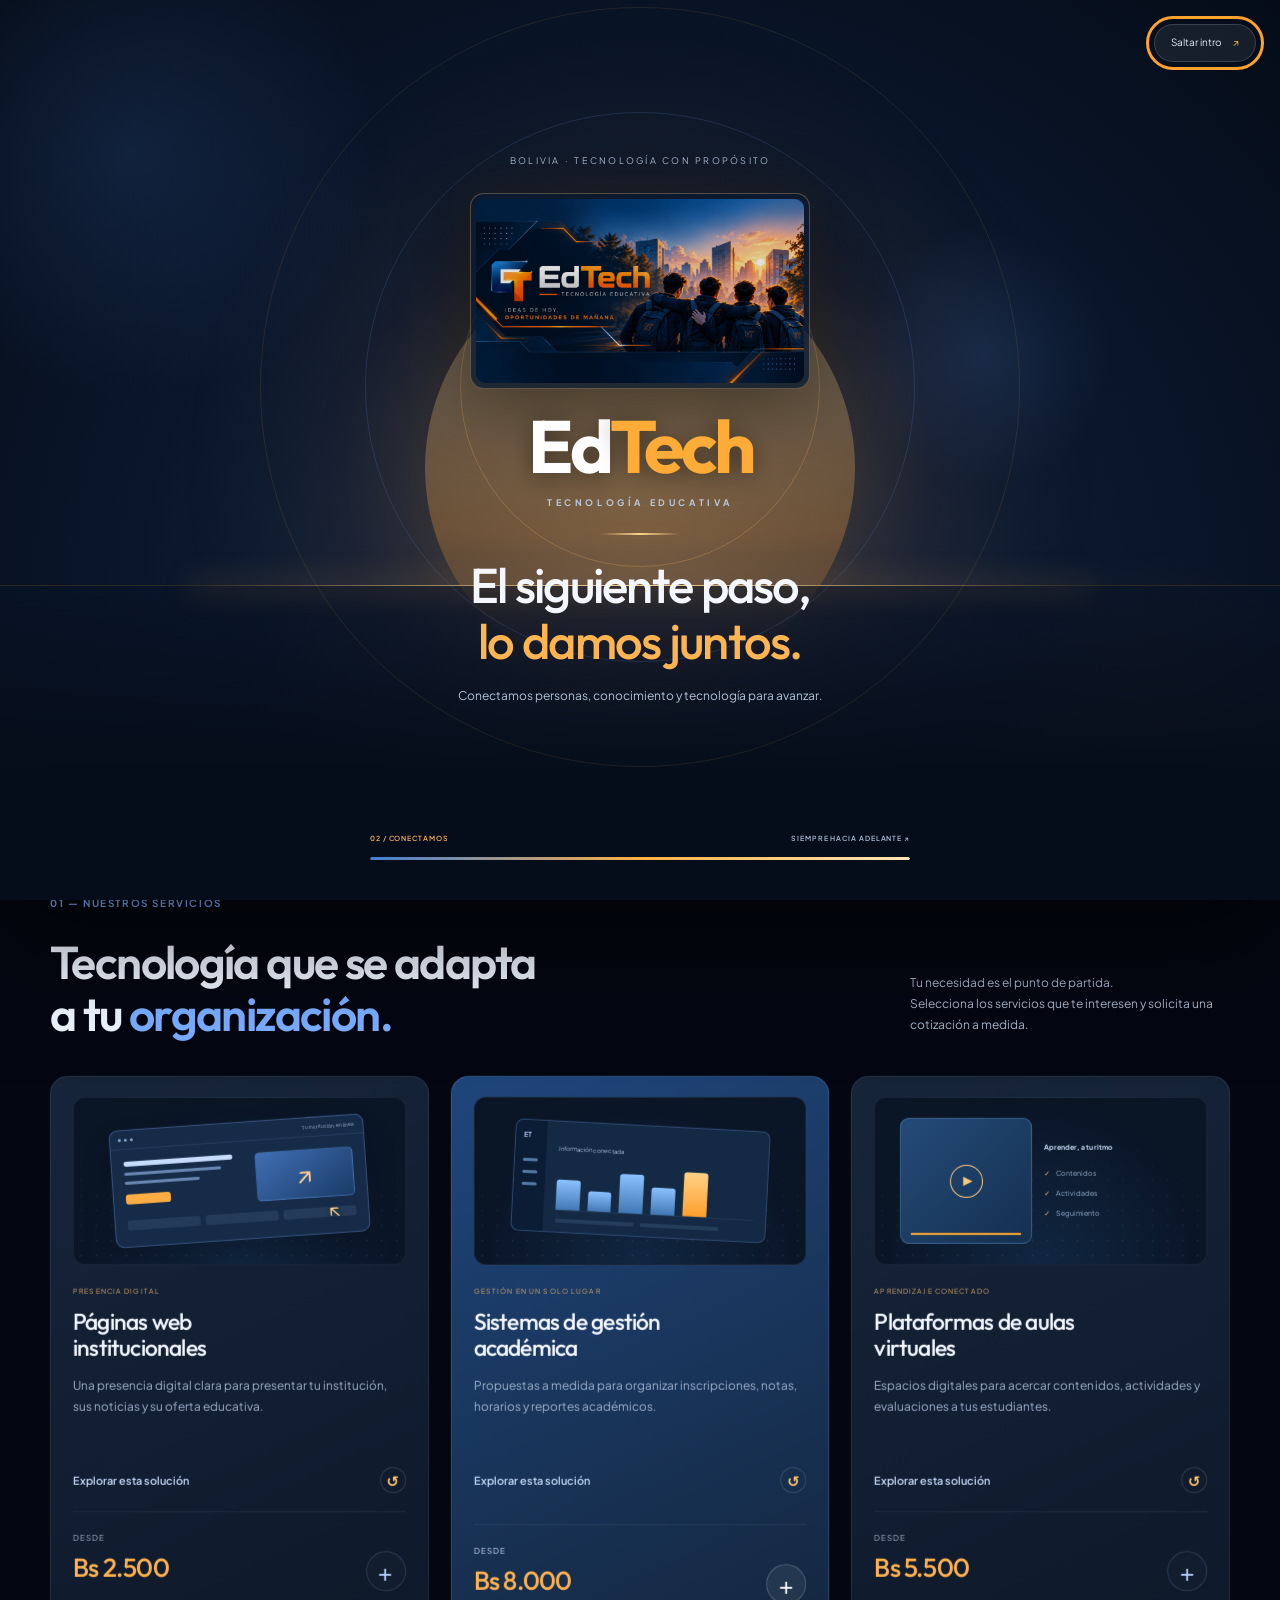
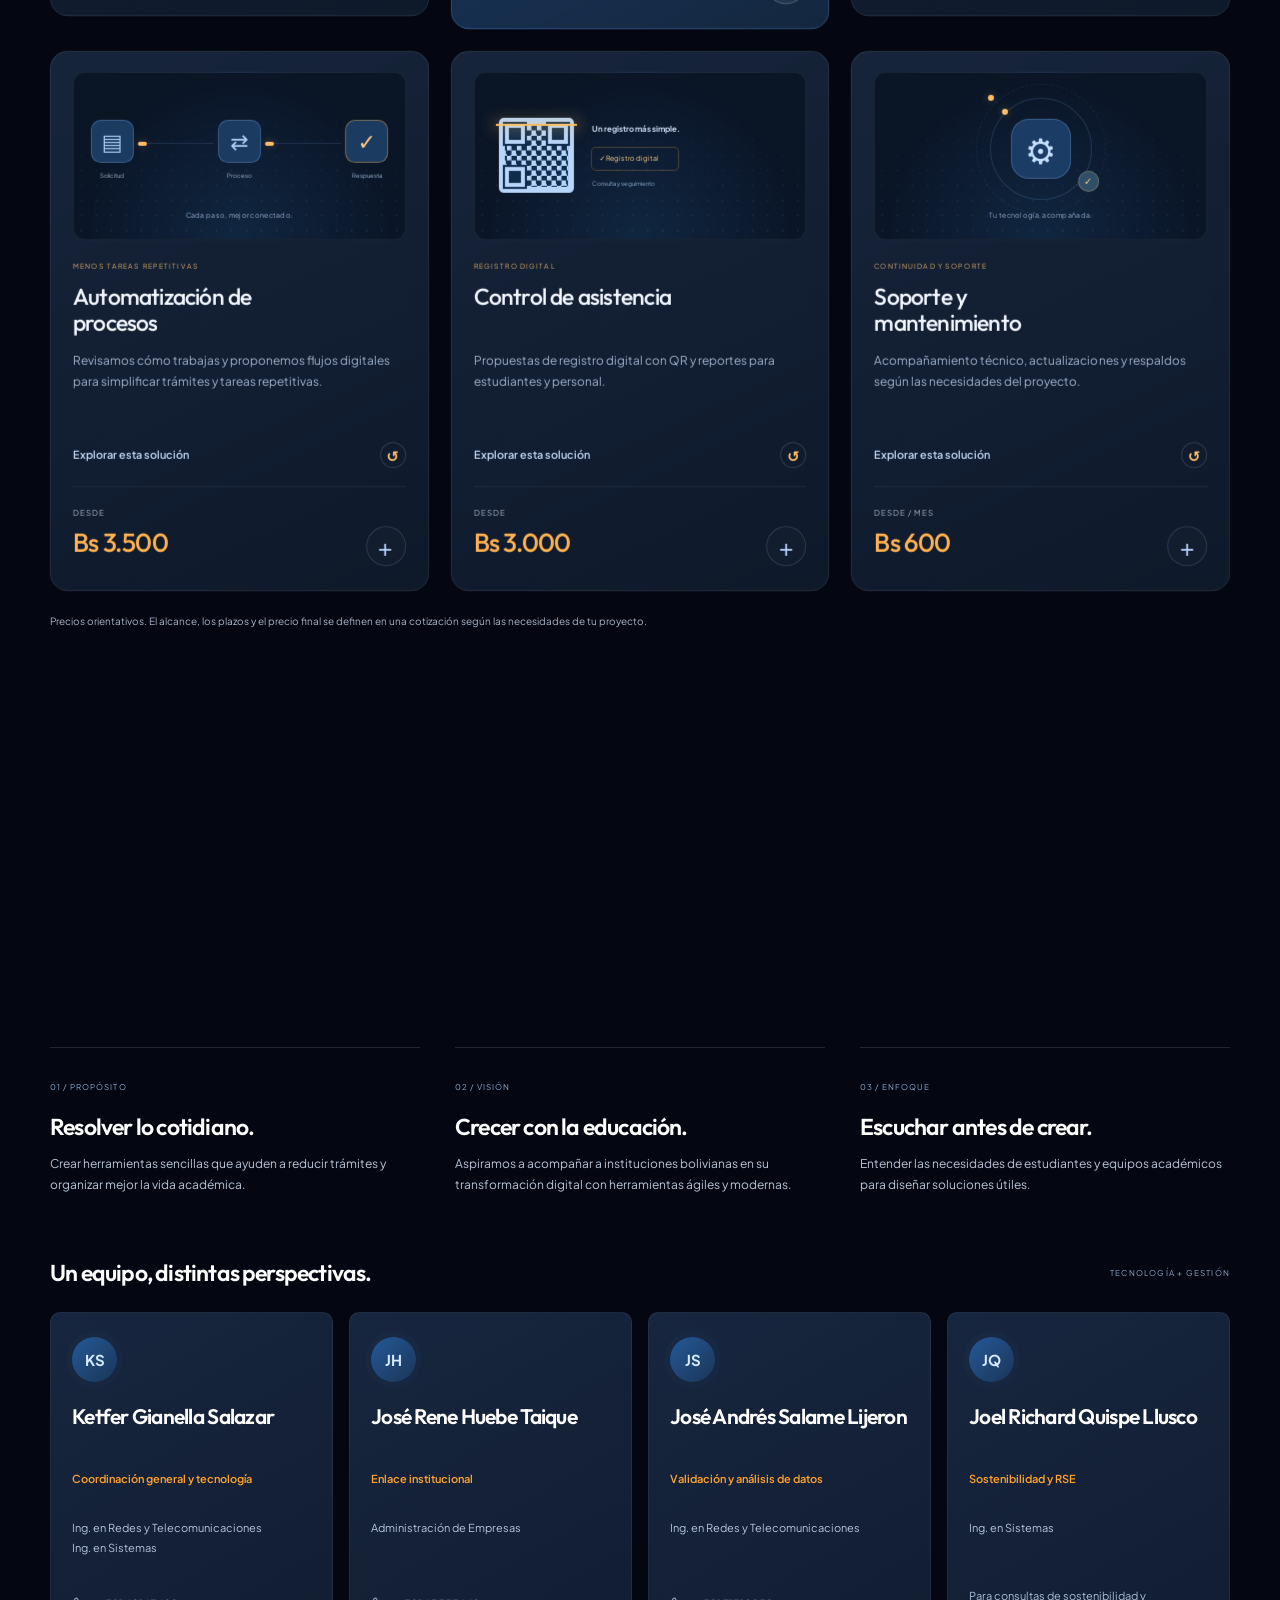
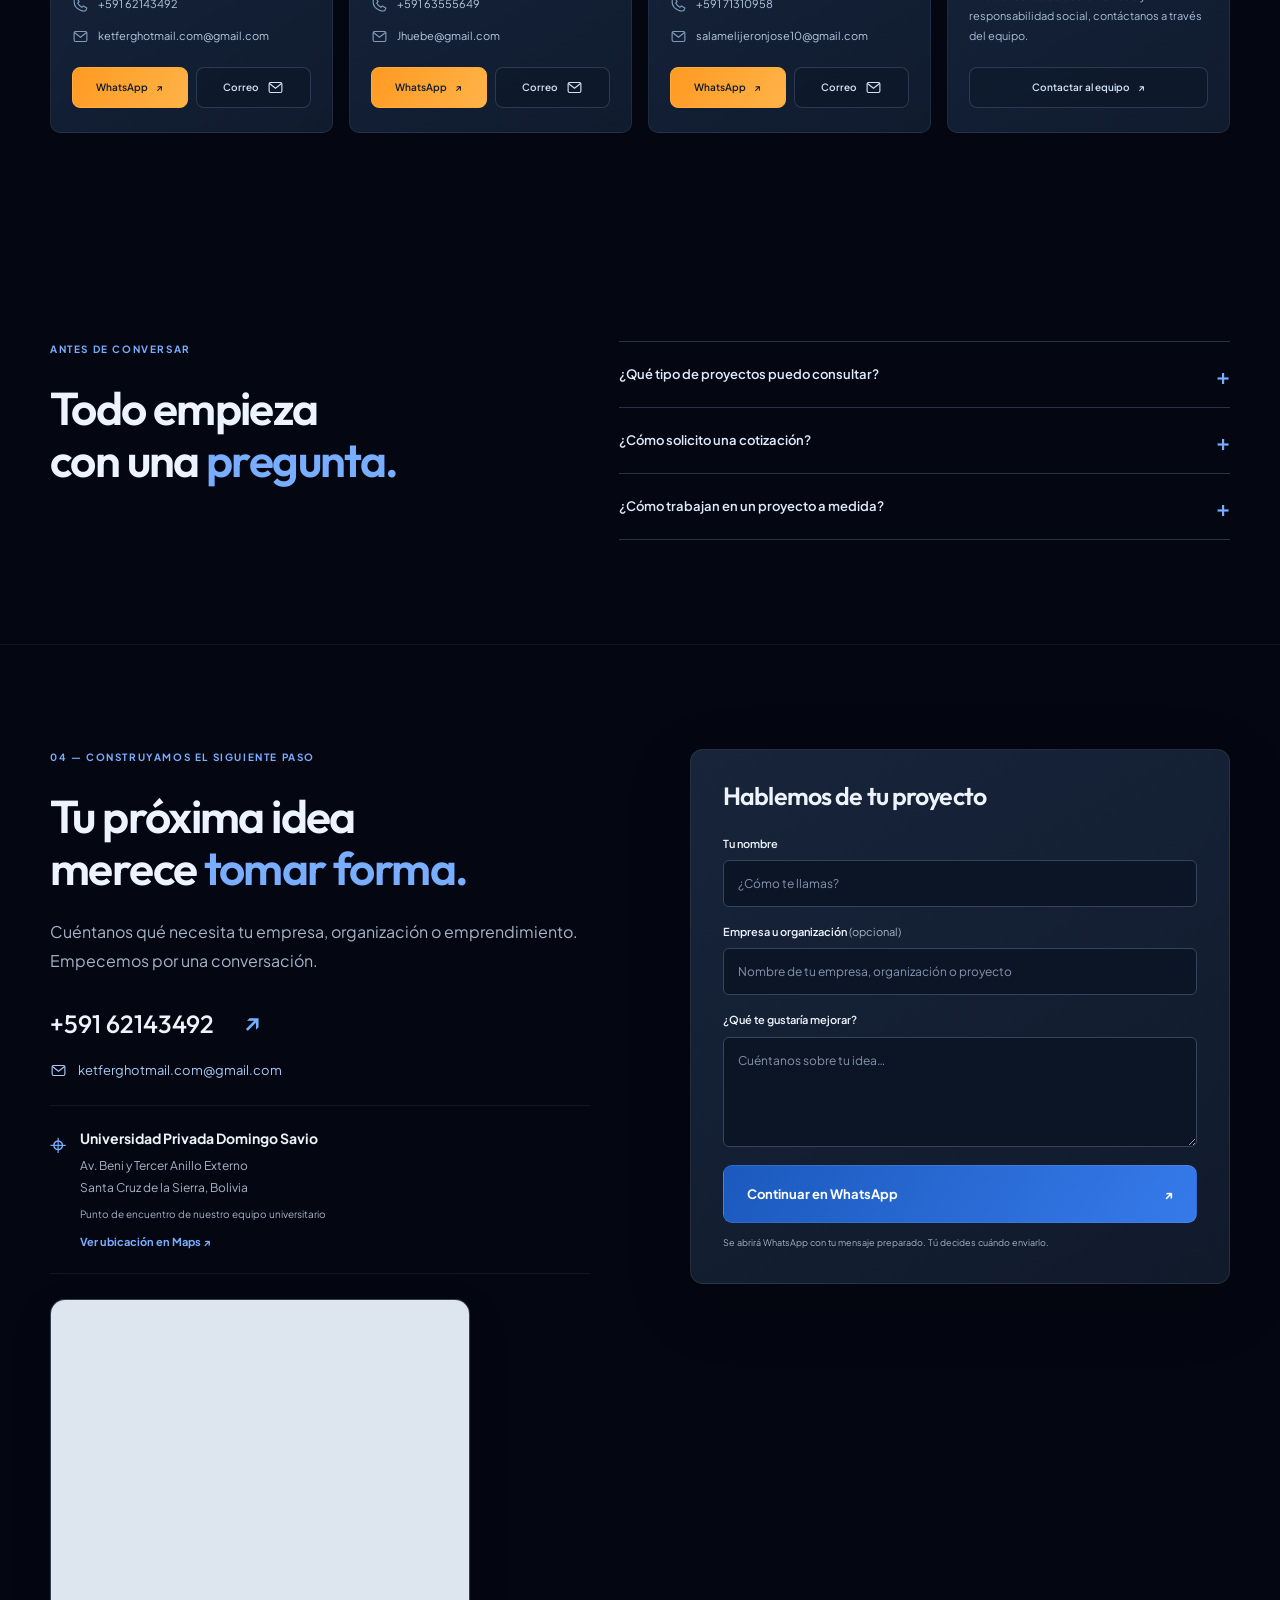
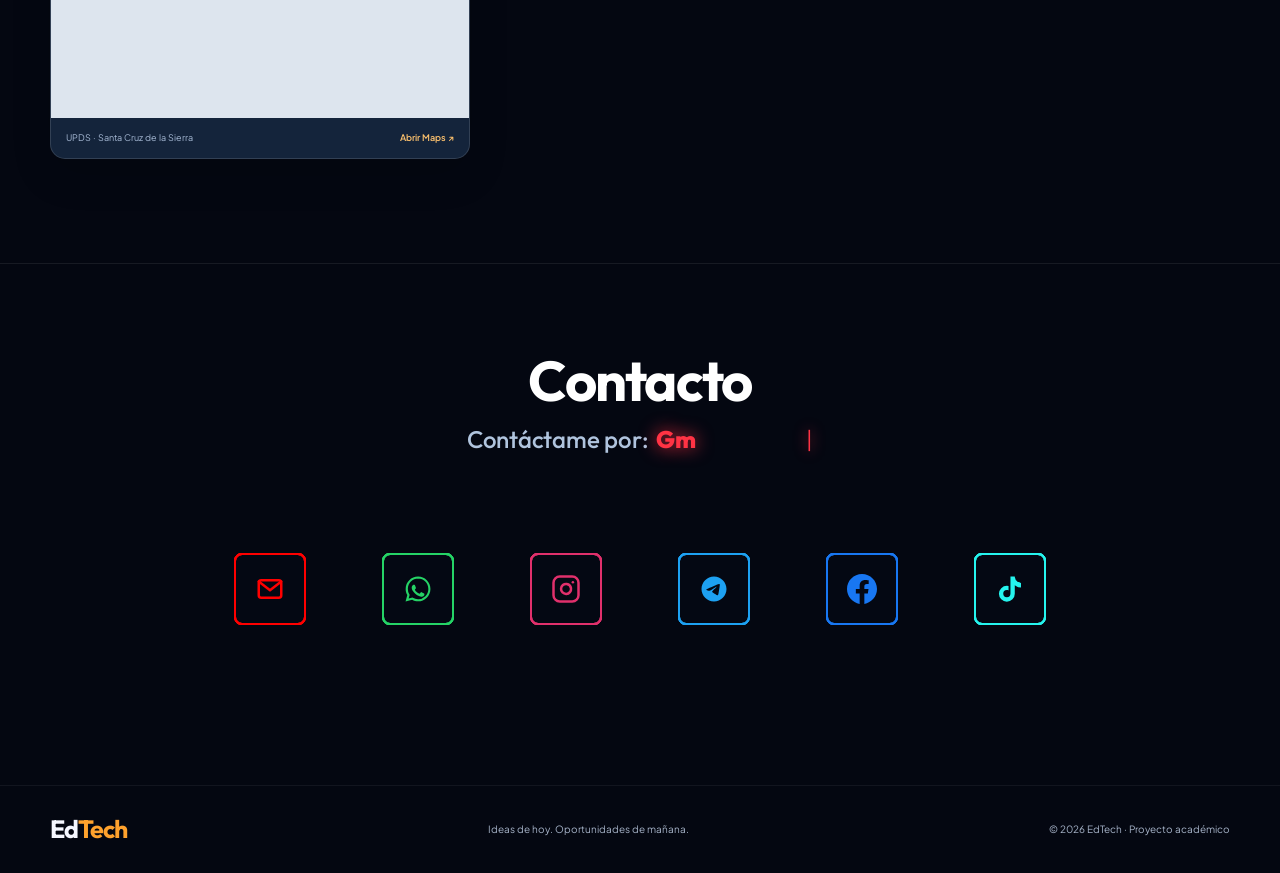
==== commit 62d053fb: "refactor: retirar por completo modal de demos ficticias y botones de demo en vivo, dejando landing l" ====
--- a/index.html
+++ b/index.html
@@ -10,9 +10,9 @@
   <link rel="stylesheet" href="edtech-assets/premium.css">
   <link rel="stylesheet" href="edtech-assets/experiences.css">
   <link rel="stylesheet" href="edtech-assets/intro.css?v=amanecer-3">
-  <link rel="stylesheet" href="edtech-assets/landing.css?v=nosolicita-19">
+  <link rel="stylesheet" href="edtech-assets/landing.css?v=clean-core-20">
   <link rel="stylesheet" href="edtech-assets/services.css?v=mapa-giro-8">
-  <script src="edtech-assets/app.js?v=nosolicita-19" defer></script>
+  <script src="edtech-assets/app.js?v=clean-core-20" defer></script>
 </head>
 <body>
   <dialog id="brand-intro" class="brand-intro" aria-labelledby="intro-title">
@@ -67,11 +67,11 @@
 <section class="section services-section" id="servicios">
       <div class="container"><div class="section-heading"><div><p class="eyebrow blue">01 — NUESTROS SERVICIOS</p><h2>Tecnología que se adapta<br>a tu <span class="blue">organización.</span></h2></div><p class="muted">Tu necesidad es el punto de partida.<br>Selecciona los servicios que te interesen y solicita una cotización a medida.</p></div>
         <div class="service-grid">
-          <article id="servicio-web" class="service"><div class="service-top"><span class="service-icon" aria-hidden="true">↗</span><span>01</span></div><h3>Páginas web institucionales</h3><p>Una presencia digital clara para presentar tu institución, sus noticias y su oferta educativa.</p><div class="service-action-pills"><button type="button" class="btn-service-demo-pill" data-open-demo="esencial" aria-label="Probar demostración de web institucional">💻 Probar Demo Web ↗</button></div><div class="service-bottom"><p><small>DESDE</small><strong>Bs 2.500</strong></p><button type="button" data-service="web" aria-label="Añadir páginas web institucionales a la cotización">+</button></div></article>
-          <article id="servicio-gestion" class="service featured"><div class="service-top"><span class="service-icon" aria-hidden="true">⌘</span><span>02</span></div><h3>Sistemas de gestión académica</h3><p>Propuestas a medida para organizar inscripciones, notas, horarios y reportes académicos.</p><div class="service-action-pills"><button type="button" class="btn-service-demo-pill" data-open-demo="gestion" aria-label="Probar demostración interactiva de gestión académica">💻 Probar Demo Interactiva ↗</button></div><div class="service-bottom"><p><small>DESDE</small><strong>Bs 8.000</strong></p><button type="button" data-service="gestion" aria-label="Añadir sistemas de gestión académica a la cotización">+</button></div></article>
+          <article id="servicio-web" class="service"><div class="service-top"><span class="service-icon" aria-hidden="true">↗</span><span>01</span></div><h3>Páginas web institucionales</h3><p>Una presencia digital clara para presentar tu institución, sus noticias y su oferta educativa.</p><div class="service-bottom"><p><small>DESDE</small><strong>Bs 2.500</strong></p><button type="button" data-service="web" aria-label="Añadir páginas web institucionales a la cotización">+</button></div></article>
+          <article id="servicio-gestion" class="service featured"><div class="service-top"><span class="service-icon" aria-hidden="true">⌘</span><span>02</span></div><h3>Sistemas de gestión académica</h3><p>Propuestas a medida para organizar inscripciones, notas, horarios y reportes académicos.</p><div class="service-bottom"><p><small>DESDE</small><strong>Bs 8.000</strong></p><button type="button" data-service="gestion" aria-label="Añadir sistemas de gestión académica a la cotización">+</button></div></article>
           <article id="servicio-aulas" class="service"><div class="service-top"><span class="service-icon" aria-hidden="true">▤</span><span>03</span></div><h3>Plataformas de aulas virtuales</h3><p>Espacios digitales para acercar contenidos, actividades y evaluaciones a tus estudiantes.</p><div class="service-bottom"><p><small>DESDE</small><strong>Bs 5.500</strong></p><button type="button" data-service="aulas" aria-label="Añadir plataformas de aulas virtuales a la cotización">+</button></div></article>
           <article id="servicio-automatizacion" class="service"><div class="service-top"><span class="service-icon" aria-hidden="true">⇄</span><span>04</span></div><h3>Automatización de procesos</h3><p>Revisamos cómo trabajas y proponemos flujos digitales para simplificar trámites y tareas repetitivas.</p><div class="service-bottom"><p><small>DESDE</small><strong>Bs 3.500</strong></p><button type="button" data-service="automatizacion" aria-label="Añadir automatización de procesos a la cotización">+</button></div></article>
-          <article id="servicio-asistencia" class="service"><div class="service-top"><span class="service-icon" aria-hidden="true">✓</span><span>05</span></div><h3>Control de asistencia</h3><p>Propuestas de registro digital con QR y reportes para estudiantes y personal.</p><div class="service-action-pills"><button type="button" class="btn-service-demo-pill" data-open-demo="gestion" aria-label="Probar simulador de escáner QR">⚡ Probar Escáner QR ↗</button></div><div class="service-bottom"><p><small>DESDE</small><strong>Bs 3.000</strong></p><button type="button" data-service="asistencia" aria-label="Añadir control de asistencia a la cotización">+</button></div></article>
+          <article id="servicio-asistencia" class="service"><div class="service-top"><span class="service-icon" aria-hidden="true">✓</span><span>05</span></div><h3>Control de asistencia</h3><p>Propuestas de registro digital con QR y reportes para estudiantes y personal.</p><div class="service-bottom"><p><small>DESDE</small><strong>Bs 3.000</strong></p><button type="button" data-service="asistencia" aria-label="Añadir control de asistencia a la cotización">+</button></div></article>
           <article id="servicio-soporte" class="service"><div class="service-top"><span class="service-icon" aria-hidden="true">⚙</span><span>06</span></div><h3>Soporte y mantenimiento</h3><p>Acompañamiento técnico, actualizaciones y respaldos según las necesidades del proyecto.</p><div class="service-bottom"><p><small>DESDE / MES</small><strong>Bs 600</strong></p><button type="button" data-service="soporte" aria-label="Añadir soporte y mantenimiento a la cotización">+</button></div></article>
         </div><p class="pricing-note">Precios orientativos. El alcance, los plazos y el precio final se definen en una cotización según las necesidades de tu proyecto.</p>
       </div>
@@ -174,295 +174,7 @@
   <!-- =========================================================
        MODAL SHOWROOM: DEMO EN VIVO & SIMULADOR DE ADQUISICIÓN
        ========================================================= -->
-  <dialog id="demo-modal" class="demo-dialog" aria-labelledby="demo-dialog-title">
-    <div class="demo-window">
-      <!-- Top Window Bar (estilo Mac/Chrome) -->
-      <div class="demo-window-topbar">
-        <div class="demo-window-dots" aria-hidden="true">
-          <span class="dot dot-red"></span>
-          <span class="dot dot-yellow"></span>
-          <span class="dot dot-green"></span>
-        </div>
-        <div class="demo-window-urlbar">
-          <span class="lock-icon" aria-hidden="true">🔒</span>
-          <span id="demo-url-display">https://edtech.bo/showroom/plan-gestion</span>
-        </div>
-        <button type="button" id="close-demo-modal" class="demo-close-btn" aria-label="Cerrar demostración">×</button>
-      </div>
-
-      <!-- Navigation Tabs -->
-      <div class="demo-tabs-nav">
-        <button type="button" class="demo-tab-btn active" data-tab="preview">
-          <span>🖥️ Demostración Interactiva</span>
-        </button>
-        <button type="button" class="demo-tab-btn" data-tab="timeline">
-          <span>🗓️ Cronograma de Entrega (Paso a Paso)</span>
-        </button>
-        <button type="button" class="demo-tab-btn" data-tab="acquire">
-          <span>💳 Adquisición &amp; Condiciones (50/50)</span>
-        </button>
-      </div>
-
-      <!-- TAB 1: INTERACTIVE PREVIEW -->
-      <div class="demo-tab-content active" id="tab-preview">
-        <!-- PLAN GESTIÓN DEMO (Default) -->
-        <div class="demo-view demo-view-gestion active">
-          <div class="demo-app-header">
-            <div class="demo-app-brand">
-              <span class="demo-app-logo">ET</span>
-              <div>
-                <strong>Panel Académico — Colegio Británico Santa Cruz</strong>
-                <small>Sistema de Gestión Académica &amp; Asistencia QR por EdTech</small>
-              </div>
-            </div>
-            <div class="demo-app-status">
-              <span class="pulse-dot"></span>
-              <span>Servidor UPDS Cloud Activo</span>
-            </div>
-          </div>
-
-          <!-- KPIS -->
-          <div class="demo-kpis-grid">
-            <div class="demo-kpi-card">
-              <span class="kpi-label">Estudiantes Registrados</span>
-              <strong class="kpi-val">842</strong>
-              <small class="kpi-tag positive">✓ 98.4% Matrícula regular</small>
-            </div>
-            <div class="demo-kpi-card">
-              <span class="kpi-label">Docentes Activos</span>
-              <strong class="kpi-val">46</strong>
-              <small class="kpi-tag">12 Cursos asignados</small>
-            </div>
-            <div class="demo-kpi-card">
-              <span class="kpi-label">Asistencia Promedio Hoy</span>
-              <strong class="kpi-val" id="demo-attendance-pct">94.2%</strong>
-              <small class="kpi-tag positive">En tiempo real</small>
-            </div>
-          </div>
-
-          <!-- QR SCANNER SIMULATION BOX -->
-          <div class="demo-qr-simulator-box">
-            <div class="demo-qr-info">
-              <h4>⚡ Simulador de Asistencia con Código QR</h4>
-              <p>Haz clic en el botón para ver cómo un estudiante pasa su credencial y el sistema registra su ingreso notificando a secretaría y a sus padres:</p>
-              <button type="button" id="btn-trigger-qr" class="btn-qr-action">
-                <span class="qr-camera-icon">📷</span> ¡Simular Escaneo de Credencial QR!
-              </button>
-            </div>
-
-            <div class="demo-qr-screen">
-              <div class="demo-qr-target" id="qr-target-box">
-                <div class="qr-laser" id="qr-laser-line"></div>
-                <!-- SVG QR Code -->
-                <svg class="qr-code-svg" viewBox="0 0 24 24" fill="currentColor" width="80" height="80">
-                  <path d="M2 2h8v8H2V2zm2 2v4h4V4H4zm10-2h8v8h-8V2zm2 2v4h4V4h-4zM2 14h8v8H2v-8zm2 2v4h4v-4H4zm14 2h2v2h-2v-2zm-4-4h2v2h-2v-2zm2 2h2v2h-2v-2zm2-2h4v2h-4v-2zm-2 4h4v2h-4v-2zm2 2h2v2h-2v-2zM6 6h4v4H6V6zm12 0h4v4h-4V6zM6 18h4v4H6v-4z"/>
-                </svg>
-                <div class="qr-success-badge" id="qr-success-badge">
-                  <span>✓</span>
-                </div>
-              </div>
-
-              <div class="demo-qr-log" id="qr-log-display">
-                <span class="log-title">Último registro detectado:</span>
-                <div class="log-entry" id="qr-log-entry">
-                  <strong>Mateo Fernández Ramos</strong> (5to Secundaria B)<br>
-                  <small>Hora: 07:42 AM · Asistencia: <em>Puntual</em> · Notificación enviada ✓</small>
-                </div>
-              </div>
-            </div>
-          </div>
-        </div>
-</div>
-
-        <!-- PLAN ESENCIAL DEMO -->
-        <div class="demo-view demo-view-esencial">
-          <div class="demo-esencial-preview">
-            <div class="demo-mock-site-header">
-              <span class="mock-site-logo">🏫 Colegio Los Sauces · Santa Cruz</span>
-              <div class="mock-site-nav">
-                <span>Inicio</span>
-                <span>Oferta Académica</span>
-                <span>Admisiones 2026</span>
-                <span class="mock-nav-btn">Inscribirme</span>
-              </div>
-            </div>
-            <div class="demo-mock-hero">
-              <div class="mock-hero-text">
-                <h3>Educación de excelencia para el futuro de tus hijos</h3>
-                <p>Abiertas las preinscripciones para Inicial, Primaria y Secundaria. Plataforma digital y laboratorios modernos.</p>
-                <div class="mock-form-box">
-                  <input type="text" id="mock-parent-name" placeholder="Tu nombre (Padre/Tutor)" value="Lic. Andrea Suárez">
-                  <button type="button" id="btn-mock-apply" class="btn-mock-submit">Solicitar Admisión Online ↗</button>
-                </div>
-                <div id="mock-apply-success" class="mock-success-msg" style="display:none;">
-                  ✓ ¡Solicitud de admisión recibida! La secretaría del colegio te contactará en menos de 24 horas.
-                </div>
-              </div>
-            </div>
-          </div>
-        </div>
-
-        <!-- PLAN CAMPUS 360 DEMO -->
-        <div class="demo-view demo-view-campus">
-          <div class="demo-campus-preview">
-            <div class="demo-app-header">
-              <div class="demo-app-brand">
-                <span class="demo-app-logo">C360</span>
-                <div>
-                  <strong>Campus Virtual EdTech — Universidad &amp; Instituto</strong>
-                  <small>Aulas Virtuales, Calificaciones y Portal Estudiantil</small>
-                </div>
-              </div>
-</div>
-
-            <div class="campus-modules-grid">
-              <div class="campus-card">
-                <span class="campus-card-icon">📚</span>
-                <h4>Mis Aulas Virtuales</h4>
-                <p>3 Materias cursando actualmente:</p>
-                <div class="campus-subject-bar">
-                  <span>Programación Web</span>
-                  <div class="pbar"><div class="pbar-fill" style="width:85%"></div></div>
-                </div>
-                <div class="campus-subject-bar">
-                  <span>Base de Datos II</span>
-                  <div class="pbar"><div class="pbar-fill" style="width:70%"></div></div>
-                </div>
-              </div>
-
-              <div class="campus-card highlight-card">
-                <span class="campus-card-icon">🗳️</span>
-                <h4>Módulo de Trámites Digitales</h4>
-                <p>Canal digital para que los estudiantes gestionen trámites académicos sin burocracia:</p>
-                <div class="campus-mini-stat">
-                  <span>Auditoría de Sistemas (Turno Noche)</span>
-                  <strong class="stat-badge">8/10 Interesados (80%)</strong>
-                </div>
-                <small class="text-orange">Faltan solo 2 solicitudes para revisión de Decanatura.</small>
-              </div>
-
-              <div class="campus-card">
-                <span class="campus-card-icon">📜</span>
-                <h4>Trámites &amp; Certificados</h4>
-                <p>Generación de solvencias académicas con verificación por código QR seguro.</p>
-                <span class="badge-ready">✓ 100% Digital</span>
-              </div>
-            </div>
-          </div>
-        </div>
-      </div>
-
-      <!-- TAB 2: CRONOGRAMA DE ENTREGA (PASO A PASO) -->
-      <div class="demo-tab-content" id="tab-timeline">
-        <div class="timeline-container">
-          <div class="timeline-header">
-            <h4>Cronograma de Implementación Transparente</h4>
-            <p>Así entregamos tu proyecto desde el primer apretón de manos hasta la puesta en marcha oficial:</p>
-          </div>
-
-          <div class="timeline-steps">
-            <div class="timeline-step">
-              <div class="step-num">01</div>
-              <div class="step-body">
-                <h5>Semana 1: Diagnóstico &amp; Personalización de Marca</h5>
-                <p>Definición del dominio institucional, adaptación visual con el logotipo y colores de tu institución, y configuración de servidores seguros en la nube.</p>
-                <span class="step-tag">Resultado: Entorno privado listo</span>
-              </div>
-            </div>
-
-            <div class="timeline-step">
-              <div class="step-num">02</div>
-              <div class="step-body">
-                <h5>Semana 2: Carga de Datos &amp; Parámetros Académicos</h5>
-                <p>Importación segura de tu nómina de estudiantes, plantel docente, mallas curriculares, materias y generación masiva de credenciales QR.</p>
-                <span class="step-tag">Resultado: Base de datos cargada</span>
-              </div>
-            </div>
-
-            <div class="timeline-step">
-              <div class="step-num">03</div>
-              <div class="step-body">
-                <h5>Semana 3: Capacitación a Docentes y Personal</h5>
-                <p>Talleres prácticos (presenciales o por videollamada) para que dirección, secretaría y profesores dominen el sistema con manuales interactivos.</p>
-                <span class="step-tag">Resultado: Equipo 100% preparado</span>
-              </div>
-            </div>
-
-            <div class="timeline-step highlight-step">
-              <div class="step-num">04</div>
-              <div class="step-body">
-                <h5>Semana 4: Lanzamiento Oficial &amp; Acompañamiento 24/7</h5>
-                <p>Inicio de operaciones institucional con soporte técnico prioritario de EdTech para garantizar una transición suave, segura y sin errores.</p>
-                <span class="step-tag step-tag-gold">Garantía activa de 6 a 12 meses</span>
-              </div>
-            </div>
-          </div>
-        </div>
-      </div>
-
-      <!-- TAB 3: CONDICIONES DE ADQUISICIÓN (50/50) -->
-      <div class="demo-tab-content" id="tab-acquire">
-        <div class="acquire-container">
-          <div class="acquire-header">
-            <h4 id="acquire-modal-title">Propuesta de Adquisición: Plan Gestión</h4>
-            <p>Trabajamos con un modelo de pago por hitos seguro y transparente:</p>
-          </div>
-
-          <div class="acquire-columns">
-            <!-- Left: Terms & Guarantee -->
-            <div class="acquire-card-info">
-              <div class="acquire-milestones">
-                <div class="milestone-box">
-                  <span class="m-pct">50%</span>
-                  <div>
-                    <strong>Anticipo Inicial</strong>
-                    <p>Para iniciar configuración de servidores, diseño y desarrollo de tu plataforma.</p>
-                  </div>
-                </div>
-                <div class="milestone-box">
-                  <span class="m-pct">50%</span>
-                  <div>
-                    <strong>Contra Entrega y Conformidad</strong>
-                    <p>Se abona una vez capacitado tu equipo y verificado el sistema a tu completa satisfacción.</p>
-                  </div>
-                </div>
-              </div>
-
-              <div class="acquire-features-list">
-                <div class="af-item"><span>🔒</span> Contrato formal de servicios y confidencialidad de datos.</div>
-                <div class="af-item"><span>🛠️</span> Soporte técnico directo con los fundadores de EdTech.</div>
-                <div class="af-item"><span>☁️</span> Copias de respaldo automáticas semanales en la nube.</div>
-              </div>
-            </div>
-
-            <!-- Right: Direct WhatsApp Proposal Generator -->
-            <div class="acquire-card-action">
-              <div class="acquire-price-box">
-                <span>Inversión referencial del plan:</span>
-                <strong id="acquire-price-val">Bs 8.000</strong>
-                <small>Facturación y alcance acordado en propuesta técnica.</small>
-              </div>
-
-              <div class="acquire-quick-form">
-                <label for="acquire-name">Tu nombre y cargo:</label>
-                <input type="text" id="acquire-name" placeholder="Ej: Lic. Marcelo Vaca (Director)" maxlength="100">
-
-                <label for="acquire-institution">Nombre de tu institución o colegio:</label>
-                <input type="text" id="acquire-institution" placeholder="Ej: Colegio San Agustín" maxlength="120">
-
-                <button type="button" id="btn-acquire-whatsapp" class="btn-acquire-confirm">
-                  Continuar Adquisición en WhatsApp ↗
-                </button>
-                <p class="acquire-note">El mensaje se abre en WhatsApp listo con los datos de tu plan para coordinar una reunión con Ketfer Gianella.</p>
-              </div>
-            </div>
-          </div>
-        </div>
-      </div>
-    </div>
-  </dialog>
-
-  <dialog id="quote-dialog" class="quote-modal" aria-labelledby="quote-title">
+<dialog id="quote-dialog" class="quote-modal" aria-labelledby="quote-title">
     <div class="qm-container">
       <!-- Modal Header -->
       <div class="qm-header">
--- a/edtech-assets/landing.css
+++ b/edtech-assets/landing.css
@@ -1405,1172 +1405,3 @@
   pointer-events: none !important;
   z-index: 1 !important;
 }
-
-/* =========================================================
-   PLANES SHOWROOM & LIVE DEMOS ("Hacemos así")
-   ========================================================= */
-.plans-showroom-section {
-  position: relative !important;
-  z-index: 2 !important;
-  background: transparent !important;
-  padding: 85px 0 100px !important;
-  border-top: 1px solid rgba(255, 255, 255, 0.07) !important;
-}
-
-.text-center {
-  text-align: center !important;
-}
-
-.mx-auto {
-  margin-left: auto !important;
-  margin-right: auto !important;
-  max-width: 620px !important;
-}
-
-.plans-grid {
-  display: grid !important;
-  grid-template-columns: repeat(3, 1fr) !important;
-  gap: 28px !important;
-  margin-top: 48px !important;
-  align-items: stretch !important;
-}
-
-@media (max-width: 960px) {
-  .plans-grid {
-    grid-template-columns: 1fr !important;
-    max-width: 500px !important;
-    margin-left: auto !important;
-    margin-right: auto !important;
-  }
-}
-
-.plan-card {
-  position: relative !important;
-  background: rgba(14, 23, 40, 0.72) !important;
-  border: 1px solid rgba(255, 255, 255, 0.1) !important;
-  border-radius: 18px !important;
-  padding: 34px 28px !important;
-  display: flex !important;
-  flex-direction: column !important;
-  justify-content: space-between !important;
-  backdrop-filter: blur(12px) !important;
-  -webkit-backdrop-filter: blur(12px) !important;
-  transition: transform 0.3s ease, border-color 0.3s ease, box-shadow 0.3s ease !important;
-  overflow: hidden !important;
-}
-
-.plan-card:hover {
-  transform: translateY(-5px) !important;
-  border-color: rgba(255, 149, 28, 0.45) !important;
-  box-shadow: 0 14px 34px rgba(0, 0, 0, 0.45), 0 0 20px rgba(255, 149, 28, 0.15) !important;
-}
-
-.plan-card.featured-plan {
-  background: linear-gradient(180deg, rgba(22, 36, 62, 0.85) 0%, rgba(13, 22, 38, 0.9) 100%) !important;
-  border: 1.8px solid #ff951c !important;
-  box-shadow: 0 12px 35px rgba(0, 0, 0, 0.5), 0 0 24px rgba(255, 149, 28, 0.22) !important;
-  transform: scale(1.02) !important;
-}
-
-.plan-card.featured-plan:hover {
-  transform: scale(1.02) translateY(-5px) !important;
-  box-shadow: 0 16px 40px rgba(0, 0, 0, 0.6), 0 0 30px rgba(255, 149, 28, 0.35) !important;
-}
-
-.plan-ribbon {
-  position: absolute !important;
-  top: 14px !important;
-  right: 18px !important;
-  background: linear-gradient(135deg, #ff951c 0%, #ff6a00 100%) !important;
-  color: #ffffff !important;
-  font-size: 10px !important;
-  font-weight: 800 !important;
-  letter-spacing: 0.08em !important;
-  padding: 4px 12px !important;
-  border-radius: 999px !important;
-  box-shadow: 0 2px 8px rgba(255, 149, 28, 0.4) !important;
-}
-
-.plan-card-header {
-  margin-bottom: 24px !important;
-}
-
-.plan-badge {
-  display: inline-block !important;
-  font-size: 11px !important;
-  font-weight: 700 !important;
-  color: #8bb2ff !important;
-  background: rgba(139, 178, 255, 0.1) !important;
-  border: 1px solid rgba(139, 178, 255, 0.22) !important;
-  padding: 4px 10px !important;
-  border-radius: 6px !important;
-  margin-bottom: 12px !important;
-}
-
-.plan-badge.badge-orange {
-  color: #ffaa42 !important;
-  background: rgba(255, 149, 28, 0.12) !important;
-  border-color: rgba(255, 149, 28, 0.3) !important;
-}
-
-.plan-title {
-  font-family: var(--heading, 'Outfit', sans-serif) !important;
-  font-size: 26px !important;
-  font-weight: 700 !important;
-  color: #ffffff !important;
-  margin: 0 0 10px !important;
-}
-
-.plan-desc {
-  font-size: 13.5px !important;
-  line-height: 1.6 !important;
-  color: #9cb1ce !important;
-  margin-bottom: 20px !important;
-}
-
-.plan-price-wrap {
-  padding-top: 14px !important;
-  border-top: 1px solid rgba(255, 255, 255, 0.08) !important;
-}
-
-.plan-price-from {
-  display: block !important;
-  font-size: 10px !important;
-  font-weight: 700 !important;
-  letter-spacing: 0.12em !important;
-  color: #7d93b2 !important;
-  margin-bottom: 4px !important;
-}
-
-.plan-price-amount {
-  font-size: 28px !important;
-  font-weight: 800 !important;
-  color: #ffffff !important;
-  font-family: var(--heading, sans-serif) !important;
-}
-
-.plan-price-amount.orange-amount {
-  color: #ff951c !important;
-}
-
-.plan-price-amount small {
-  font-size: 12px !important;
-  font-weight: 500 !important;
-  color: #8da4c4 !important;
-}
-
-.plan-features {
-  list-style: none !important;
-  padding: 0 !important;
-  margin: 0 0 28px !important;
-  display: flex !important;
-  flex-direction: column !important;
-  gap: 12px !important;
-}
-
-.plan-features li {
-  font-size: 13px !important;
-  line-height: 1.5 !important;
-  color: #cad8ec !important;
-  display: flex !important;
-  align-items: flex-start !important;
-  gap: 9px !important;
-}
-
-.plan-features .chk {
-  display: inline-grid !important;
-  place-items: center !important;
-  width: 18px !important;
-  height: 18px !important;
-  border-radius: 50% !important;
-  background: rgba(46, 213, 115, 0.15) !important;
-  color: #2ed573 !important;
-  font-size: 11px !important;
-  font-weight: bold !important;
-  flex-shrink: 0 !important;
-  margin-top: 1px !important;
-}
-
-.plan-features .chk-orange {
-  background: rgba(255, 149, 28, 0.15) !important;
-  color: #ff951c !important;
-}
-
-.plan-actions {
-  display: flex !important;
-  flex-direction: column !important;
-  gap: 10px !important;
-}
-
-.btn-plan-demo {
-  display: flex !important;
-  align-items: center !important;
-  justify-content: center !important;
-  gap: 8px !important;
-  width: 100% !important;
-  padding: 12px 16px !important;
-  border-radius: 10px !important;
-  font-size: 13.5px !important;
-  font-weight: 700 !important;
-  border: 1px solid rgba(255, 255, 255, 0.2) !important;
-  background: rgba(255, 255, 255, 0.06) !important;
-  color: #ffffff !important;
-  cursor: pointer !important;
-  transition: all 0.25s ease !important;
-}
-
-.btn-plan-demo:hover {
-  background: rgba(255, 255, 255, 0.14) !important;
-  border-color: #ffffff !important;
-  transform: translateY(-2px) !important;
-}
-
-.btn-plan-demo.btn-demo-featured {
-  background: linear-gradient(135deg, #ff951c 0%, #ff7b00 100%) !important;
-  border-color: #ff951c !important;
-  color: #0b1424 !important;
-  box-shadow: 0 4px 16px rgba(255, 149, 28, 0.35) !important;
-}
-
-.btn-plan-demo.btn-demo-featured:hover {
-  background: linear-gradient(135deg, #ffa73b 0%, #ff8c1a 100%) !important;
-  transform: translateY(-2px) !important;
-  box-shadow: 0 6px 22px rgba(255, 149, 28, 0.5) !important;
-}
-
-.btn-plan-acquire {
-  display: flex !important;
-  align-items: center !important;
-  justify-content: center !important;
-  gap: 6px !important;
-  width: 100% !important;
-  padding: 10px 14px !important;
-  border-radius: 9px !important;
-  font-size: 12.5px !important;
-  font-weight: 600 !important;
-  border: 1px solid transparent !important;
-  background: transparent !important;
-  color: #a4bede !important;
-  cursor: pointer !important;
-  transition: all 0.25s ease !important;
-}
-
-.btn-plan-acquire:hover {
-  color: #ffffff !important;
-  background: rgba(255, 255, 255, 0.05) !important;
-  border-color: rgba(255, 255, 255, 0.1) !important;
-}
-
-/* =========================================================
-   MODAL SHOWROOM: DEMO EN VIVO & SIMULADOR DE ADQUISICIÓN
-   ========================================================= */
-dialog.demo-dialog {
-  border: 0 !important;
-  padding: 0 !important;
-  background: transparent !important;
-  color: #f0f4f9 !important;
-  width: min(920px, calc(100vw - 32px)) !important;
-  max-height: 90vh !important;
-  position: fixed !important;
-  inset: 0 !important;
-  margin: auto !important;
-  z-index: 1000 !important;
-}
-
-dialog.demo-dialog::backdrop {
-  background: rgba(4, 7, 14, 0.85) !important;
-  backdrop-filter: blur(12px) !important;
-  -webkit-backdrop-filter: blur(12px) !important;
-}
-
-.demo-window {
-  background: #0d1627 !important;
-  border: 1px solid rgba(255, 255, 255, 0.14) !important;
-  border-radius: 18px !important;
-  overflow: hidden !important;
-  box-shadow: 0 25px 60px rgba(0, 0, 0, 0.8), 0 0 35px rgba(21, 88, 214, 0.2) !important;
-  display: flex !important;
-  flex-direction: column !important;
-  max-height: 90vh !important;
-}
-
-.demo-window-topbar {
-  display: flex !important;
-  align-items: center !important;
-  justify-content: space-between !important;
-  padding: 12px 18px !important;
-  background: #080e1a !important;
-  border-bottom: 1px solid rgba(255, 255, 255, 0.08) !important;
-  gap: 16px !important;
-}
-
-.demo-window-dots {
-  display: flex !important;
-  gap: 8px !important;
-}
-
-.demo-window-dots .dot {
-  width: 11px !important;
-  height: 11px !important;
-  border-radius: 50% !important;
-}
-.dot-red { background: #ff5f56 !important; }
-.dot-yellow { background: #ffbd2e !important; }
-.dot-green { background: #27c93f !important; }
-
-.demo-window-urlbar {
-  flex: 1 !important;
-  max-width: 480px !important;
-  margin: 0 auto !important;
-  background: rgba(255, 255, 255, 0.06) !important;
-  border: 1px solid rgba(255, 255, 255, 0.09) !important;
-  border-radius: 8px !important;
-  padding: 6px 14px !important;
-  font-size: 11.5px !important;
-  color: #9cb3d3 !important;
-  display: flex !important;
-  align-items: center !important;
-  justify-content: center !important;
-  gap: 8px !important;
-  font-family: monospace !important;
-}
-
-.demo-close-btn {
-  background: transparent !important;
-  border: 0 !important;
-  color: #8ea3c4 !important;
-  font-size: 24px !important;
-  cursor: pointer !important;
-  line-height: 1 !important;
-  padding: 0 4px !important;
-  transition: color 0.2s ease !important;
-}
-
-.demo-close-btn:hover {
-  color: #ffffff !important;
-}
-
-.demo-tabs-nav {
-  display: flex !important;
-  background: #0b1322 !important;
-  border-bottom: 1px solid rgba(255, 255, 255, 0.08) !important;
-  overflow-x: auto !important;
-}
-
-.demo-tab-btn {
-  flex: 1 !important;
-  padding: 14px 18px !important;
-  background: transparent !important;
-  border: 0 !important;
-  color: #8da4c5 !important;
-  font-size: 13px !important;
-  font-weight: 700 !important;
-  cursor: pointer !important;
-  border-bottom: 2px solid transparent !important;
-  white-space: nowrap !important;
-  transition: all 0.25s ease !important;
-}
-
-.demo-tab-btn:hover {
-  color: #ffffff !important;
-  background: rgba(255, 255, 255, 0.03) !important;
-}
-
-.demo-tab-btn.active {
-  color: #ff951c !important;
-  border-bottom-color: #ff951c !important;
-  background: rgba(255, 149, 28, 0.07) !important;
-}
-
-.demo-tab-content {
-  display: none !important;
-  padding: 24px 26px !important;
-  overflow-y: auto !important;
-  max-height: calc(90vh - 120px) !important;
-}
-
-.demo-tab-content.active {
-  display: block !important;
-}
-
-/* APP DEMO STYLES */
-.demo-view {
-  display: none !important;
-}
-
-.demo-view.active {
-  display: block !important;
-}
-
-.demo-app-header {
-  display: flex !important;
-  align-items: center !important;
-  justify-content: space-between !important;
-  background: rgba(255, 255, 255, 0.04) !important;
-  border: 1px solid rgba(255, 255, 255, 0.08) !important;
-  border-radius: 12px !important;
-  padding: 14px 18px !important;
-  margin-bottom: 20px !important;
-}
-
-.demo-app-brand {
-  display: flex !important;
-  align-items: center !important;
-  gap: 12px !important;
-}
-
-.demo-app-logo {
-  width: 38px !important;
-  height: 38px !important;
-  background: #1558d6 !important;
-  color: #ffffff !important;
-  border-radius: 9px !important;
-  display: grid !important;
-  place-items: center !important;
-  font-weight: 800 !important;
-  font-size: 15px !important;
-}
-
-.demo-app-brand strong {
-  display: block !important;
-  font-size: 14px !important;
-  color: #ffffff !important;
-}
-
-.demo-app-brand small {
-  color: #8ba2c4 !important;
-  font-size: 11px !important;
-}
-
-.demo-app-status {
-  display: flex !important;
-  align-items: center !important;
-  gap: 8px !important;
-  font-size: 11.5px !important;
-  color: #2ed573 !important;
-  background: rgba(46, 213, 115, 0.1) !important;
-  padding: 6px 12px !important;
-  border-radius: 999px !important;
-}
-
-.pulse-dot {
-  width: 7px !important;
-  height: 7px !important;
-  border-radius: 50% !important;
-  background: #2ed573 !important;
-  box-shadow: 0 0 8px #2ed573 !important;
-}
-
-.demo-kpis-grid {
-  display: grid !important;
-  grid-template-columns: repeat(3, 1fr) !important;
-  gap: 16px !important;
-  margin-bottom: 22px !important;
-}
-
-.demo-kpi-card {
-  background: rgba(255, 255, 255, 0.03) !important;
-  border: 1px solid rgba(255, 255, 255, 0.07) !important;
-  border-radius: 12px !important;
-  padding: 14px 16px !important;
-}
-
-.kpi-label {
-  display: block !important;
-  font-size: 11px !important;
-  color: #8da4c4 !important;
-  margin-bottom: 4px !important;
-}
-
-.kpi-val {
-  display: block !important;
-  font-size: 26px !important;
-  font-weight: 800 !important;
-  color: #ffffff !important;
-}
-
-.kpi-tag {
-  font-size: 11px !important;
-  color: #7d96ba !important;
-}
-
-.kpi-tag.positive {
-  color: #2ed573 !important;
-}
-
-/* QR SIMULATOR */
-.demo-qr-simulator-box {
-  background: linear-gradient(135deg, rgba(21, 88, 214, 0.1) 0%, rgba(13, 22, 38, 0.8) 100%) !important;
-  border: 1px solid rgba(255, 149, 28, 0.35) !important;
-  border-radius: 14px !important;
-  padding: 20px !important;
-  display: grid !important;
-  grid-template-columns: 1.1fr 1fr !important;
-  gap: 20px !important;
-  align-items: center !important;
-}
-
-@media (max-width: 760px) {
-  .demo-qr-simulator-box {
-    grid-template-columns: 1fr !important;
-  }
-}
-
-.demo-qr-info h4 {
-  font-size: 17px !important;
-  color: #ffffff !important;
-  margin: 0 0 8px !important;
-}
-
-.demo-qr-info p {
-  font-size: 13px !important;
-  color: #9cb2ce !important;
-  line-height: 1.5 !important;
-  margin: 0 0 16px !important;
-}
-
-.btn-qr-action {
-  background: linear-gradient(135deg, #ff951c 0%, #ff6a00 100%) !important;
-  color: #ffffff !important;
-  border: 0 !important;
-  border-radius: 9px !important;
-  padding: 12px 18px !important;
-  font-size: 13.5px !important;
-  font-weight: 700 !important;
-  cursor: pointer !important;
-  box-shadow: 0 4px 15px rgba(255, 149, 28, 0.4) !important;
-  transition: transform 0.2s ease, box-shadow 0.2s ease !important;
-}
-
-.btn-qr-action:hover {
-  transform: translateY(-2px) !important;
-  box-shadow: 0 6px 20px rgba(255, 149, 28, 0.55) !important;
-}
-
-.demo-qr-screen {
-  background: #080f1d !important;
-  border: 1px solid rgba(255, 255, 255, 0.12) !important;
-  border-radius: 12px !important;
-  padding: 16px !important;
-  display: flex !important;
-  align-items: center !important;
-  gap: 16px !important;
-}
-
-.demo-qr-target {
-  width: 90px !important;
-  height: 90px !important;
-  background: #ffffff !important;
-  border-radius: 8px !important;
-  display: grid !important;
-  place-items: center !important;
-  color: #0b1424 !important;
-  position: relative !important;
-  overflow: hidden !important;
-  flex-shrink: 0 !important;
-}
-
-.qr-laser {
-  position: absolute !important;
-  left: 0 !important;
-  right: 0 !important;
-  height: 3px !important;
-  background: #2ed573 !important;
-  box-shadow: 0 0 10px #2ed573, 0 0 18px #2ed573 !important;
-  top: 0% !important;
-  opacity: 0 !important;
-}
-
-.qr-laser.scanning {
-  opacity: 1 !important;
-  animation: qrLaserScan 1.2s ease-in-out infinite !important;
-}
-
-@keyframes qrLaserScan {
-  0% { top: 5%; }
-  50% { top: 90%; }
-  100% { top: 5%; }
-}
-
-.qr-success-badge {
-  position: absolute !important;
-  inset: 0 !important;
-  background: rgba(46, 213, 115, 0.92) !important;
-  color: #ffffff !important;
-  font-size: 38px !important;
-  font-weight: 800 !important;
-  display: grid !important;
-  place-items: center !important;
-  opacity: 0 !important;
-  transform: scale(0.6) !important;
-  transition: all 0.3s cubic-bezier(0.16, 1, 0.3, 1) !important;
-}
-
-.qr-success-badge.show {
-  opacity: 1 !important;
-  transform: scale(1) !important;
-}
-
-.demo-qr-log {
-  flex: 1 !important;
-  font-size: 12px !important;
-}
-
-.log-title {
-  display: block !important;
-  color: #7f97b7 !important;
-  margin-bottom: 6px !important;
-  font-size: 10px !important;
-  text-transform: uppercase !important;
-  letter-spacing: 0.08em !important;
-}
-
-.log-entry {
-  background: rgba(255, 255, 255, 0.05) !important;
-  border-left: 3px solid #ff951c !important;
-  padding: 8px 10px !important;
-  border-radius: 4px !important;
-  color: #d1dfef !important;
-  line-height: 1.4 !important;
-}
-
-.log-entry em {
-  color: #2ed573 !important;
-  font-style: normal !important;
-  font-weight: bold !important;
-}
-
-/* ESENCIAL DEMO */
-.demo-esencial-preview {
-  background: #ffffff !important;
-  color: #1a2538 !important;
-  border-radius: 12px !important;
-  overflow: hidden !important;
-  box-shadow: 0 8px 24px rgba(0,0,0,0.3) !important;
-}
-
-.demo-mock-site-header {
-  background: #101d31 !important;
-  color: #ffffff !important;
-  padding: 12px 18px !important;
-  display: flex !important;
-  align-items: center !important;
-  justify-content: space-between !important;
-  font-size: 12px !important;
-}
-
-.mock-site-logo {
-  font-weight: 700 !important;
-  font-size: 13px !important;
-}
-
-.mock-site-nav {
-  display: flex !important;
-  gap: 14px !important;
-  align-items: center !important;
-  color: #9cb1ce !important;
-}
-
-.mock-nav-btn {
-  background: #ff951c !important;
-  color: #101d31 !important;
-  font-weight: 700 !important;
-  padding: 4px 10px !important;
-  border-radius: 6px !important;
-}
-
-.demo-mock-hero {
-  padding: 34px 28px !important;
-  background: linear-gradient(135deg, #f7f9fc 0%, #edf2f9 100%) !important;
-}
-
-.mock-hero-text h3 {
-  font-size: 22px !important;
-  color: #0f1d33 !important;
-  margin: 0 0 10px !important;
-}
-
-.mock-hero-text p {
-  color: #556680 !important;
-  font-size: 13.5px !important;
-  margin: 0 0 18px !important;
-}
-
-.mock-form-box {
-  display: flex !important;
-  gap: 10px !important;
-  max-width: 480px !important;
-}
-
-.mock-form-box input {
-  flex: 1 !important;
-  padding: 9px 12px !important;
-  border: 1px solid #c8d3e2 !important;
-  border-radius: 7px !important;
-  font-size: 13px !important;
-}
-
-.btn-mock-submit {
-  background: #1558d6 !important;
-  color: #ffffff !important;
-  border: 0 !important;
-  padding: 9px 16px !important;
-  border-radius: 7px !important;
-  font-weight: 700 !important;
-  cursor: pointer !important;
-}
-
-.mock-success-msg {
-  margin-top: 12px !important;
-  padding: 8px 12px !important;
-  border-radius: 6px !important;
-  background: #e8f8ed !important;
-  color: #107c39 !important;
-  font-size: 12.5px !important;
-  font-weight: 600 !important;
-}
-
-/* CAMPUS 360 DEMO */
-
-
-.campus-modules-grid {
-  display: grid !important;
-  grid-template-columns: repeat(3, 1fr) !important;
-  gap: 16px !important;
-}
-
-@media (max-width: 760px) {
-  .campus-modules-grid {
-    grid-template-columns: 1fr !important;
-  }
-}
-
-.campus-card {
-  background: rgba(255, 255, 255, 0.04) !important;
-  border: 1px solid rgba(255, 255, 255, 0.08) !important;
-  border-radius: 12px !important;
-  padding: 16px !important;
-}
-
-.campus-card.highlight-card {
-  border-color: rgba(255, 149, 28, 0.4) !important;
-  background: rgba(255, 149, 28, 0.05) !important;
-}
-
-.campus-card-icon {
-  font-size: 24px !important;
-  display: block !important;
-  margin-bottom: 8px !important;
-}
-
-.campus-card h4 {
-  font-size: 15px !important;
-  color: #ffffff !important;
-  margin: 0 0 6px !important;
-}
-
-.campus-card p {
-  font-size: 12px !important;
-  color: #8da4c4 !important;
-  margin: 0 0 10px !important;
-}
-
-.campus-subject-bar {
-  margin-bottom: 8px !important;
-  font-size: 11px !important;
-  color: #cbdbee !important;
-}
-
-.pbar {
-  height: 6px !important;
-  background: rgba(255, 255, 255, 0.1) !important;
-  border-radius: 999px !important;
-  overflow: hidden !important;
-  margin-top: 3px !important;
-}
-
-.pbar-fill {
-  height: 100% !important;
-  background: #1558d6 !important;
-  border-radius: 999px !important;
-}
-
-.campus-mini-stat {
-  display: flex !important;
-  justify-content: space-between !important;
-  font-size: 11px !important;
-  margin-bottom: 6px !important;
-}
-
-.stat-badge {
-  color: #ff951c !important;
-}
-
-.text-orange {
-  color: #ff951c !important;
-  font-size: 11px !important;
-}
-
-.badge-ready {
-  display: inline-block !important;
-  font-size: 11px !important;
-  font-weight: 700 !important;
-  color: #2ed573 !important;
-  background: rgba(46, 213, 115, 0.1) !important;
-  padding: 3px 8px !important;
-  border-radius: 6px !important;
-}
-
-/* TIMELINE (TAB 2) */
-.timeline-container {
-  max-width: 680px !important;
-  margin: 0 auto !important;
-}
-
-.timeline-header {
-  text-align: center !important;
-  margin-bottom: 28px !important;
-}
-
-.timeline-header h4 {
-  font-size: 20px !important;
-  color: #ffffff !important;
-  margin: 0 0 6px !important;
-}
-
-.timeline-header p {
-  color: #8fa6c5 !important;
-  font-size: 13.5px !important;
-  margin: 0 !important;
-}
-
-.timeline-steps {
-  display: flex !important;
-  flex-direction: column !important;
-  gap: 16px !important;
-}
-
-.timeline-step {
-  display: flex !important;
-  gap: 16px !important;
-  background: rgba(255, 255, 255, 0.03) !important;
-  border: 1px solid rgba(255, 255, 255, 0.08) !important;
-  border-radius: 12px !important;
-  padding: 16px 20px !important;
-}
-
-.timeline-step.highlight-step {
-  border-color: rgba(255, 149, 28, 0.4) !important;
-  background: rgba(255, 149, 28, 0.06) !important;
-}
-
-.step-num {
-  font-size: 20px !important;
-  font-weight: 800 !important;
-  color: #ff951c !important;
-  font-family: monospace !important;
-}
-
-.step-body h5 {
-  font-size: 15px !important;
-  color: #ffffff !important;
-  margin: 0 0 6px !important;
-}
-
-.step-body p {
-  font-size: 13px !important;
-  line-height: 1.5 !important;
-  color: #9cb2cf !important;
-  margin: 0 0 8px !important;
-}
-
-.step-tag {
-  display: inline-block !important;
-  font-size: 11px !important;
-  font-weight: 600 !important;
-  color: #8fb1dd !important;
-  background: rgba(255, 255, 255, 0.06) !important;
-  padding: 2px 8px !important;
-  border-radius: 4px !important;
-}
-
-.step-tag-gold {
-  color: #ffaa42 !important;
-  background: rgba(255, 149, 28, 0.15) !important;
-  font-weight: 700 !important;
-}
-
-/* ACQUIRE (TAB 3) */
-.acquire-container {
-  max-width: 740px !important;
-  margin: 0 auto !important;
-}
-
-.acquire-header {
-  text-align: center !important;
-  margin-bottom: 24px !important;
-}
-
-.acquire-header h4 {
-  font-size: 22px !important;
-  color: #ffffff !important;
-  margin: 0 0 6px !important;
-}
-
-.acquire-header p {
-  color: #8da4c4 !important;
-  font-size: 13.5px !important;
-  margin: 0 !important;
-}
-
-.acquire-columns {
-  display: grid !important;
-  grid-template-columns: 1.1fr 1fr !important;
-  gap: 22px !important;
-}
-
-@media (max-width: 760px) {
-  .acquire-columns {
-    grid-template-columns: 1fr !important;
-  }
-}
-
-.acquire-milestones {
-  display: flex !important;
-  flex-direction: column !important;
-  gap: 12px !important;
-  margin-bottom: 20px !important;
-}
-
-.milestone-box {
-  display: flex !important;
-  align-items: center !important;
-  gap: 14px !important;
-  background: rgba(255, 255, 255, 0.04) !important;
-  border: 1px solid rgba(255, 255, 255, 0.08) !important;
-  border-radius: 10px !important;
-  padding: 12px 14px !important;
-}
-
-.m-pct {
-  font-size: 22px !important;
-  font-weight: 800 !important;
-  color: #2ed573 !important;
-}
-
-.milestone-box strong {
-  display: block !important;
-  font-size: 13.5px !important;
-  color: #ffffff !important;
-}
-
-.milestone-box p {
-  font-size: 12px !important;
-  color: #92a8c6 !important;
-  margin: 0 !important;
-}
-
-.acquire-features-list {
-  display: flex !important;
-  flex-direction: column !important;
-  gap: 8px !important;
-}
-
-.af-item {
-  font-size: 12.5px !important;
-  color: #cad8eb !important;
-  display: flex !important;
-  align-items: center !important;
-  gap: 8px !important;
-}
-
-.acquire-card-action {
-  background: #08101e !important;
-  border: 1px solid rgba(255, 149, 28, 0.3) !important;
-  border-radius: 14px !important;
-  padding: 22px !important;
-}
-
-.acquire-price-box {
-  text-align: center !important;
-  padding-bottom: 16px !important;
-  border-bottom: 1px solid rgba(255, 255, 255, 0.08) !important;
-  margin-bottom: 18px !important;
-}
-
-.acquire-price-box span {
-  display: block !important;
-  font-size: 11px !important;
-  color: #8ea5c6 !important;
-  text-transform: uppercase !important;
-  letter-spacing: 0.08em !important;
-  margin-bottom: 4px !important;
-}
-
-.acquire-price-box strong {
-  display: block !important;
-  font-size: 32px !important;
-  font-weight: 800 !important;
-  color: #ff951c !important;
-}
-
-.acquire-price-box small {
-  display: block !important;
-  font-size: 11px !important;
-  color: #7d94b4 !important;
-}
-
-.acquire-quick-form {
-  display: flex !important;
-  flex-direction: column !important;
-  gap: 10px !important;
-}
-
-.acquire-quick-form label {
-  font-size: 11.5px !important;
-  font-weight: 600 !important;
-  color: #cadbee !important;
-}
-
-.acquire-quick-form input {
-  background: rgba(255, 255, 255, 0.06) !important;
-  border: 1px solid rgba(255, 255, 255, 0.15) !important;
-  border-radius: 8px !important;
-  padding: 9px 12px !important;
-  font-size: 13px !important;
-  color: #ffffff !important;
-}
-
-.acquire-quick-form input:focus {
-  border-color: #ff951c !important;
-  outline: none !important;
-}
-
-.btn-acquire-confirm {
-  margin-top: 8px !important;
-  background: linear-gradient(135deg, #25D366 0%, #128C7E 100%) !important;
-  color: #ffffff !important;
-  border: 0 !important;
-  border-radius: 9px !important;
-  padding: 13px !important;
-  font-size: 14px !important;
-  font-weight: 700 !important;
-  cursor: pointer !important;
-  box-shadow: 0 4px 16px rgba(37, 211, 102, 0.35) !important;
-  transition: transform 0.2s ease, box-shadow 0.2s ease !important;
-}
-
-.btn-acquire-confirm:hover {
-  transform: translateY(-2px) !important;
-  box-shadow: 0 6px 20px rgba(37, 211, 102, 0.5) !important;
-}
-
-.acquire-note {
-  font-size: 11px !important;
-  color: #7b92b1 !important;
-  line-height: 1.4 !important;
-  margin: 6px 0 0 !important;
-  text-align: center !important;
-}
-
-/* =========================================================
-   CARD PHOTO DEMO OVERLAY & BACK FACE DEMO ACTIONS
-   ========================================================= */
-.service-preview.has-interactive-demo {
-  cursor: pointer !important;
-  position: relative !important;
-  transition: transform 0.25s ease, box-shadow 0.25s ease, border-color 0.25s ease !important;
-}
-
-.service-preview.has-interactive-demo:hover {
-  border-color: rgba(255, 149, 28, 0.5) !important;
-  box-shadow: 0 8px 24px -4px rgba(255, 149, 28, 0.3) !important;
-}
-
-.preview-demo-tag {
-  position: absolute !important;
-  bottom: 9px !important;
-  right: 9px !important;
-  background: linear-gradient(135deg, #ff951c 0%, #ff5e00 100%) !important;
-  color: #0b1424 !important;
-  font-size: 10px !important;
-  font-weight: 800 !important;
-  letter-spacing: 0.03em !important;
-  border: none !important;
-  border-radius: 999px !important;
-  padding: 4px 10px !important;
-  display: inline-flex !important;
-  align-items: center !important;
-  gap: 5px !important;
-  box-shadow: 0 4px 14px rgba(255, 149, 28, 0.5) !important;
-  cursor: pointer !important;
-  z-index: 6 !important;
-  pointer-events: auto !important;
-  transition: all 0.25s cubic-bezier(0.2, 0.8, 0.2, 1) !important;
-}
-
-.service-preview.has-interactive-demo:hover .preview-demo-tag,
-.preview-demo-tag:hover {
-  transform: scale(1.08) translateY(-1px) !important;
-  box-shadow: 0 6px 18px rgba(255, 149, 28, 0.75) !important;
-  background: linear-gradient(135deg, #ffa83e 0%, #ff731a 100%) !important;
-}
-
-.btn-card-back-demo {
-  width: 100% !important;
-  margin: 14px 0 10px !important;
-  padding: 10px 14px !important;
-  background: linear-gradient(135deg, rgba(255, 149, 28, 0.18) 0%, rgba(21, 88, 214, 0.18) 100%) !important;
-  border: 1.5px solid #ff951c !important;
-  border-radius: 9px !important;
-  color: #ffffff !important;
-  font-size: 12px !important;
-  font-weight: 800 !important;
-  letter-spacing: 0.02em !important;
-  display: flex !important;
-  align-items: center !important;
-  justify-content: center !important;
-  gap: 7px !important;
-  cursor: pointer !important;
-  box-shadow: 0 4px 14px rgba(0, 0, 0, 0.35) !important;
-  transition: all 0.25s ease !important;
-}
-
-.btn-card-back-demo:hover {
-  background: linear-gradient(135deg, #ff951c 0%, #ff5e00 100%) !important;
-  color: #081220 !important;
-  transform: translateY(-2px) !important;
-  box-shadow: 0 6px 20px rgba(255, 149, 28, 0.6) !important;
-}
-
-.service-action-pills {
-  display: flex !important;
-  flex-direction: column !important;
-  gap: 7px !important;
-  margin: 10px 0 14px !important;
-}
-
-.btn-service-demo-pill {
-  display: inline-flex !important;
-  align-items: center !important;
-  justify-content: center !important;
-  gap: 6px !important;
-  font-size: 11px !important;
-  font-weight: 700 !important;
-  color: #ffffff !important;
-  background: linear-gradient(135deg, rgba(21, 88, 214, 0.28) 0%, rgba(13, 27, 46, 0.7) 100%) !important;
-  border: 1px solid rgba(88, 147, 245, 0.4) !important;
-  padding: 6px 12px !important;
-  border-radius: 7px !important;
-  cursor: pointer !important;
-  text-decoration: none !important;
-  transition: all 0.25s ease !important;
-  width: fit-content !important;
-}
-
-.btn-service-demo-pill:hover {
-  background: linear-gradient(135deg, #1558d6 0%, #0d3a8e 100%) !important;
-  color: #ffffff !important;
-  transform: translateY(-1px) !important;
-  box-shadow: 0 4px 14px rgba(21, 88, 214, 0.5) !important;
-}
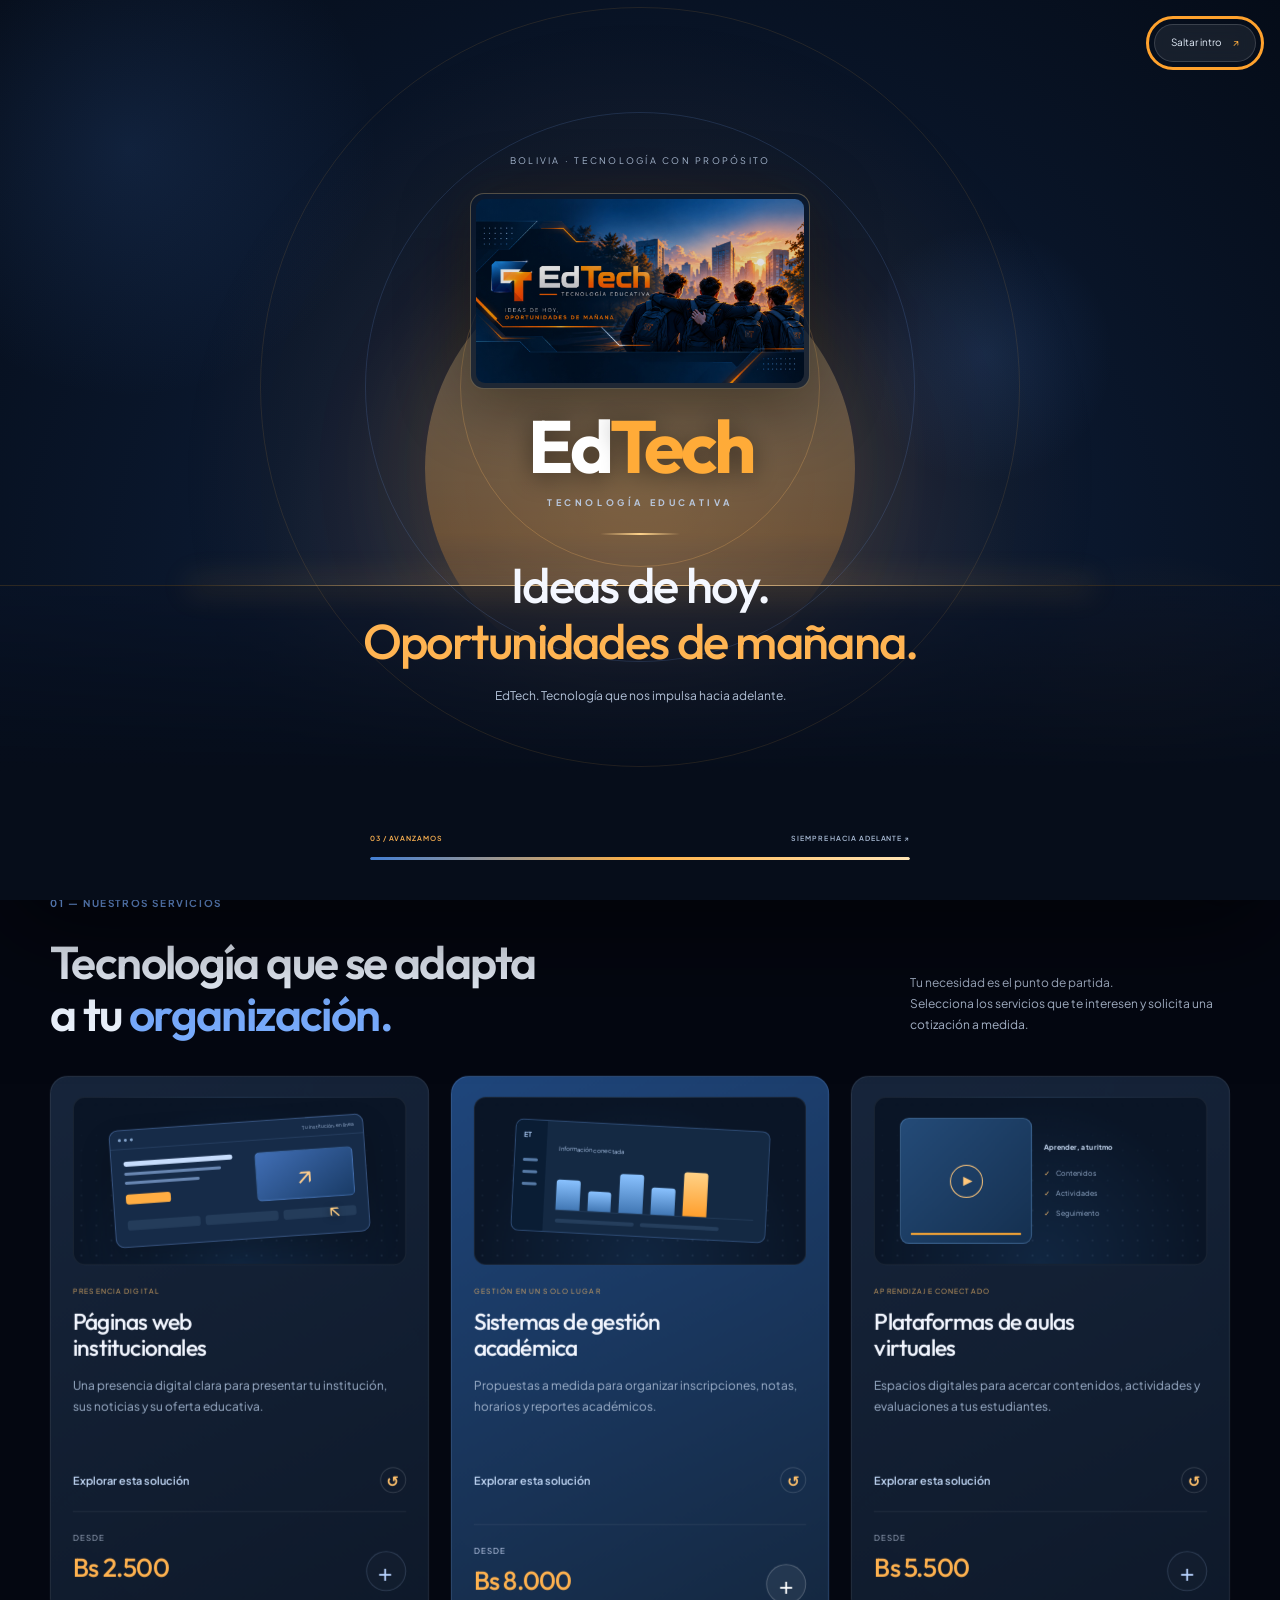
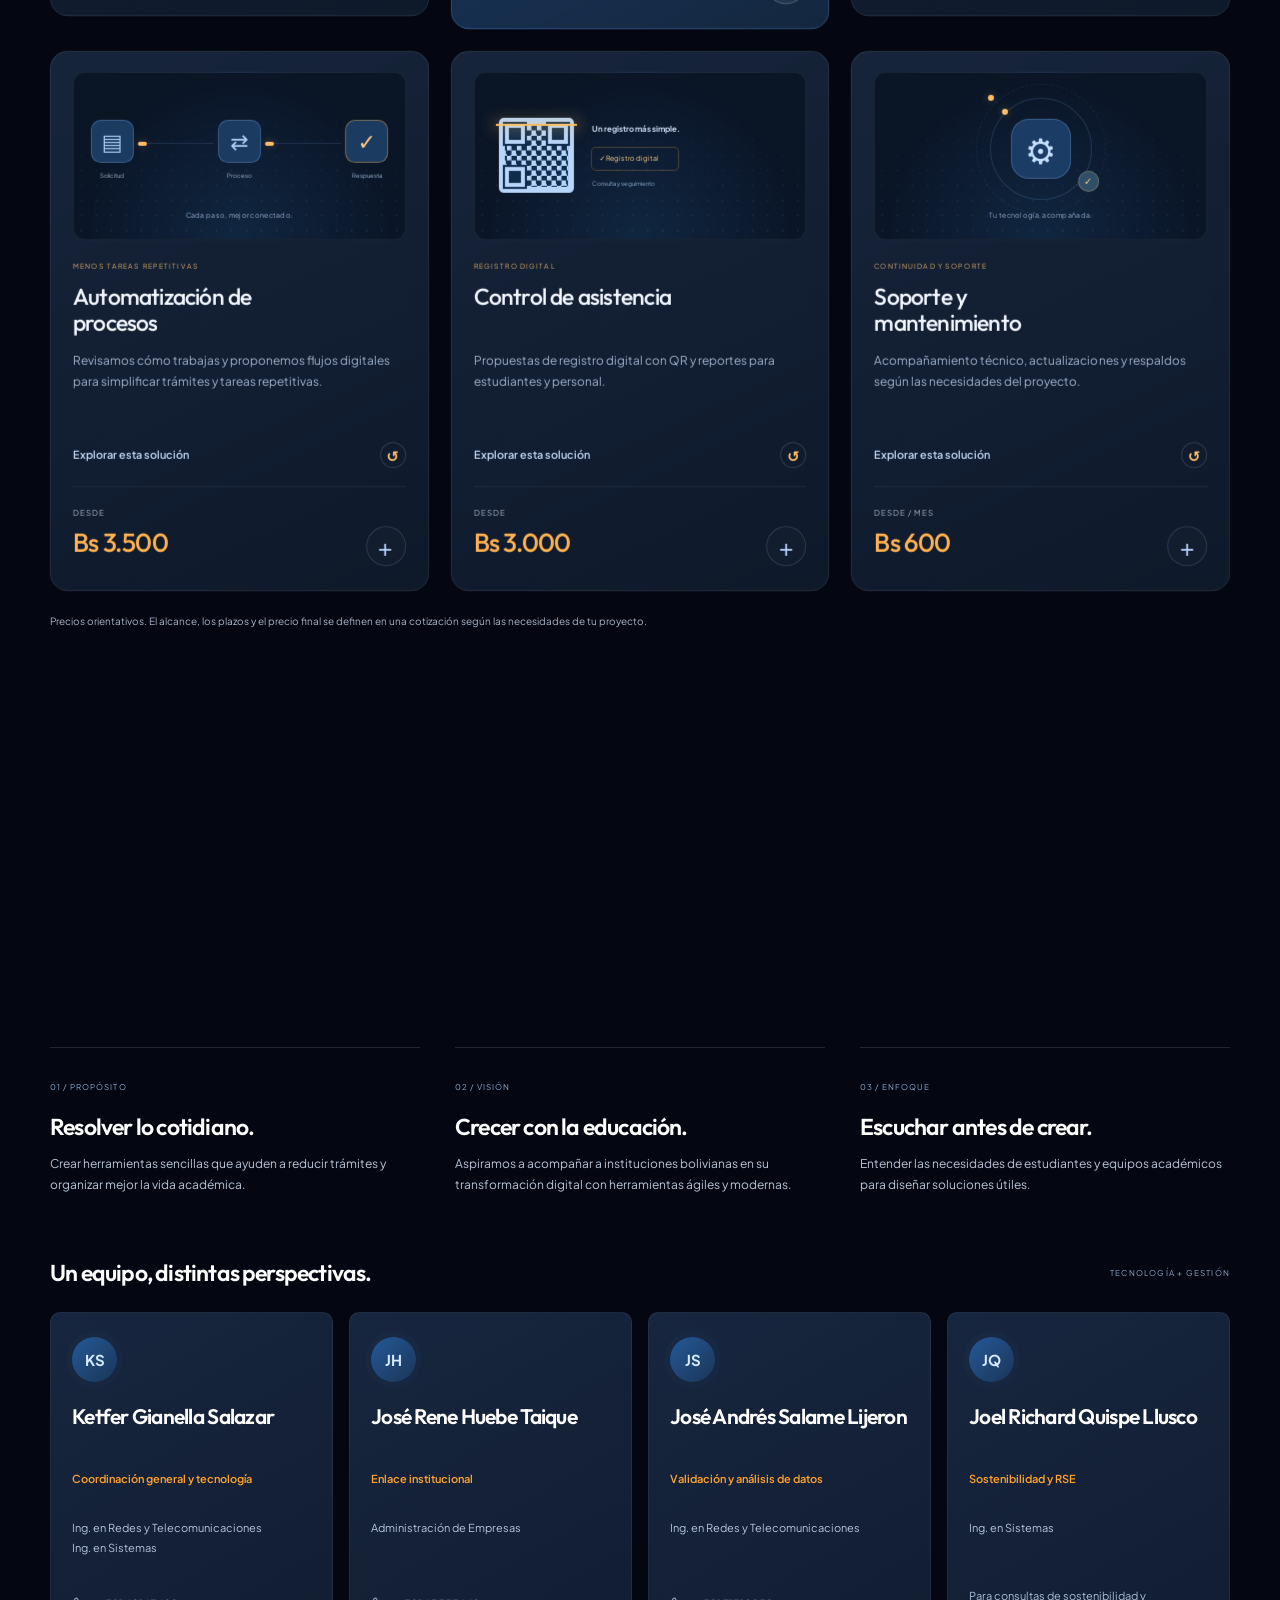
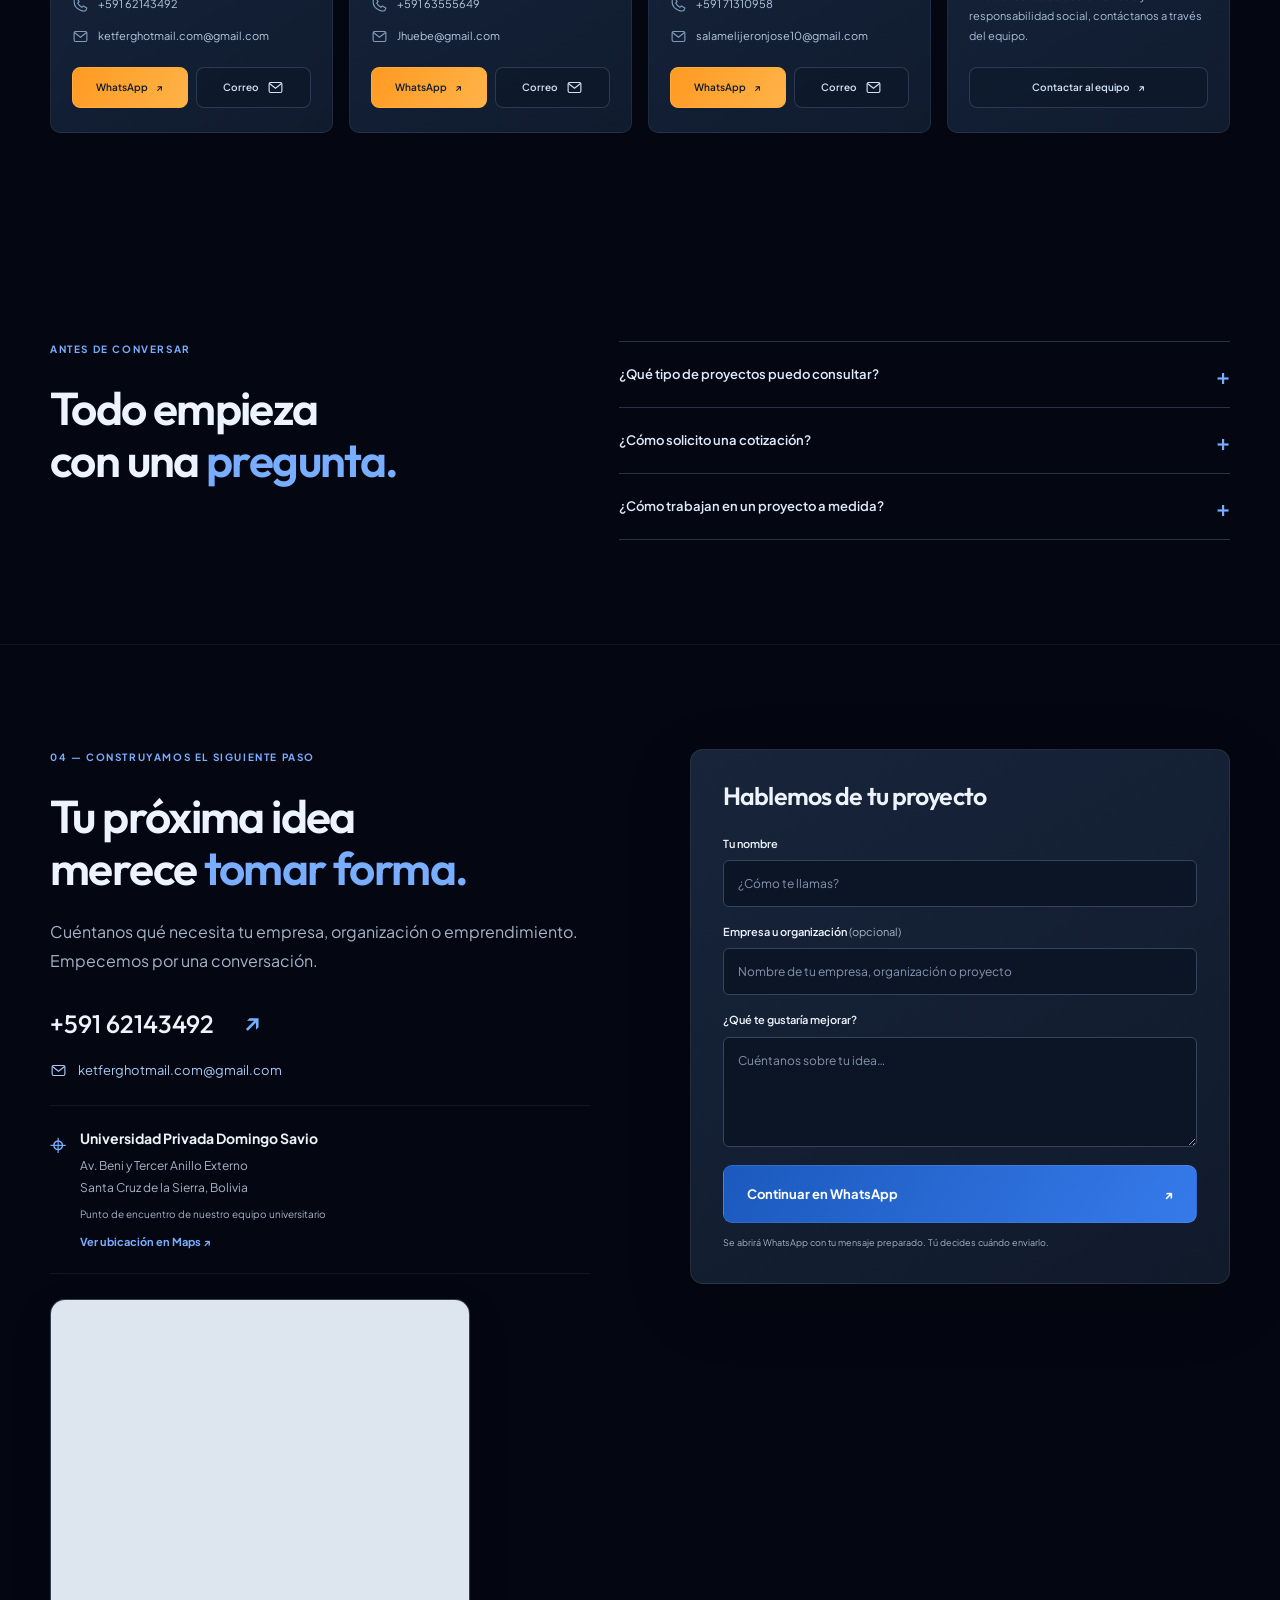
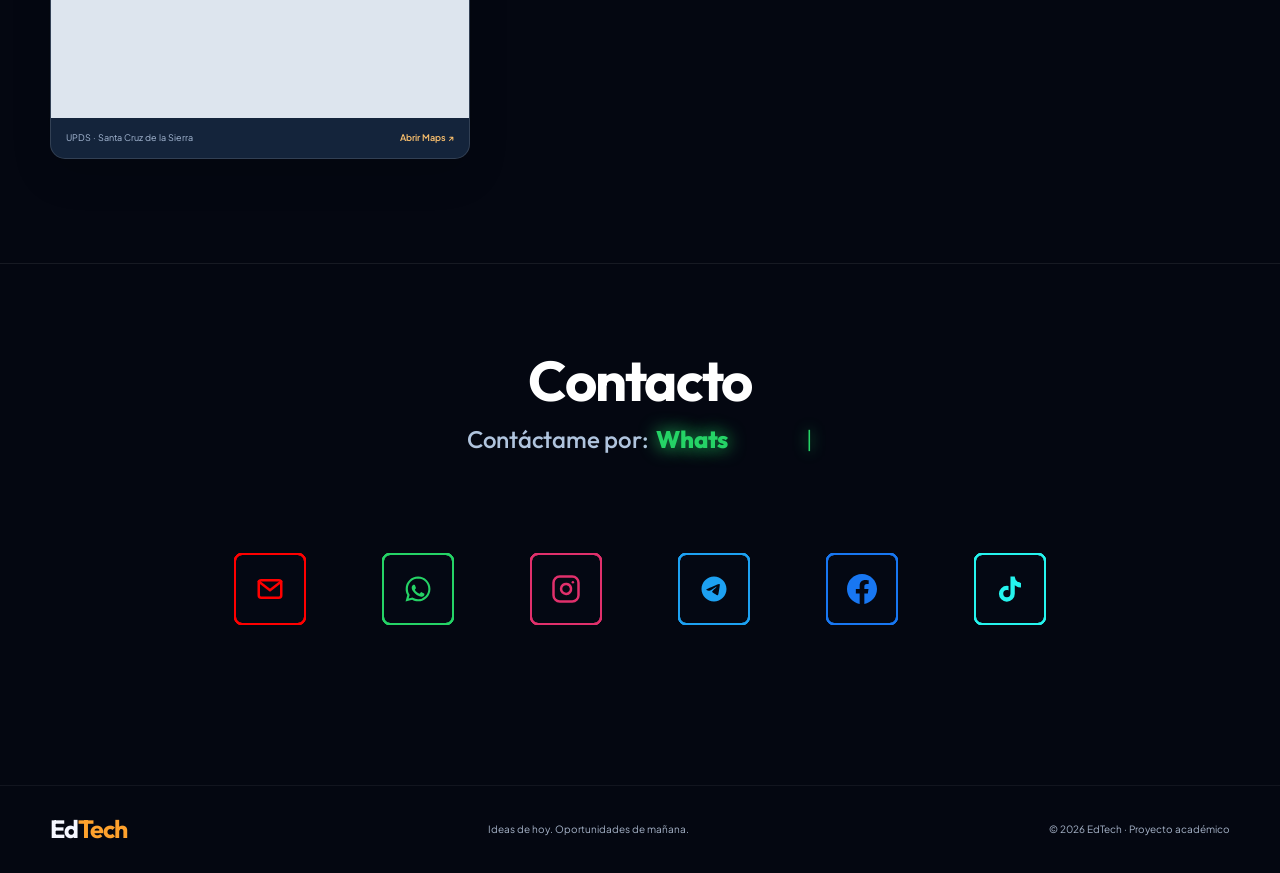
==== commit 926d5f8e: "feat: implement Dean Dashboard with 3-stage SOLICITA pipeline, lockscreen, schedule anti-collision a" ====
--- a/index.html
+++ b/index.html
@@ -29,7 +29,7 @@
       <a class="brand" href="#inicio" aria-label="EdTech, inicio"><span class="monogram">ET<span>↗</span></span><span>Ed<span class="orange">Tech</span><small>TECNOLOGÍA EDUCATIVA</small></span></a>
       <button class="menu-button" type="button" aria-controls="navigation" aria-expanded="false">Menú <span aria-hidden="true">☰</span></button>
       <nav id="navigation" aria-label="Navegación principal">
-        <a href="#servicios">Servicios</a><a href="#nosotros">Nosotros</a><a href="#contacto">Contacto</a>
+        <a href="#servicios">Servicios</a><a href="#nosotros">Nosotros</a><a href="#contacto">Contacto</a><a href="dashboard-decano/index.html" style="color:var(--orange, #ff951c); font-weight:600;" title="Panel de Gestión Académica para Decanatura">Decanato ↗</a>
       </nav>
       <button class="quote-button" type="button" data-open-quote aria-label="Abrir mi cotización">
         <svg class="quote-btn-icon" viewBox="0 0 24 24" fill="none" stroke="currentColor" stroke-width="2" stroke-linecap="round" stroke-linejoin="round" width="16" height="16" aria-hidden="true"><circle cx="9" cy="21" r="1"></circle><circle cx="20" cy="21" r="1"></circle><path d="M1 1h4l2.68 13.39a2 2 0 0 0 2 1.61h9.72a2 2 0 0 0 2-1.61L23 6H6"></path></svg>
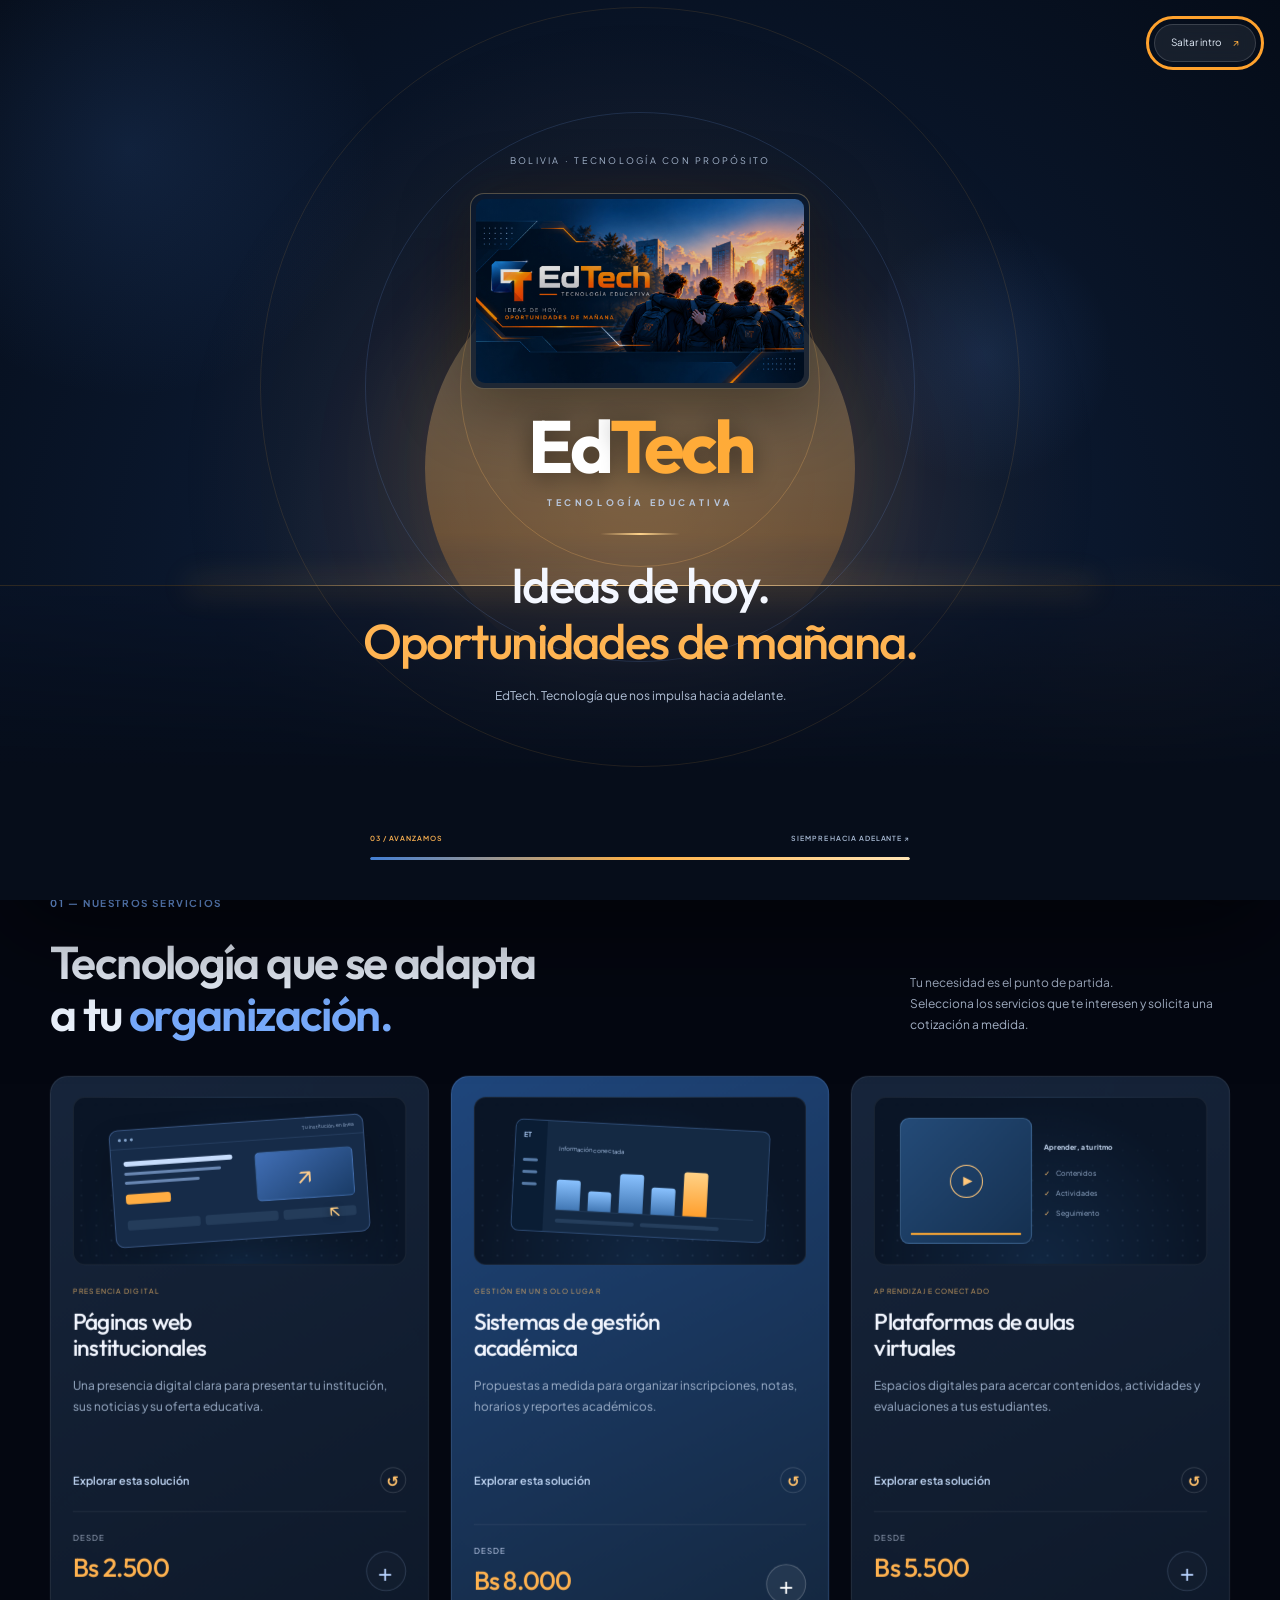
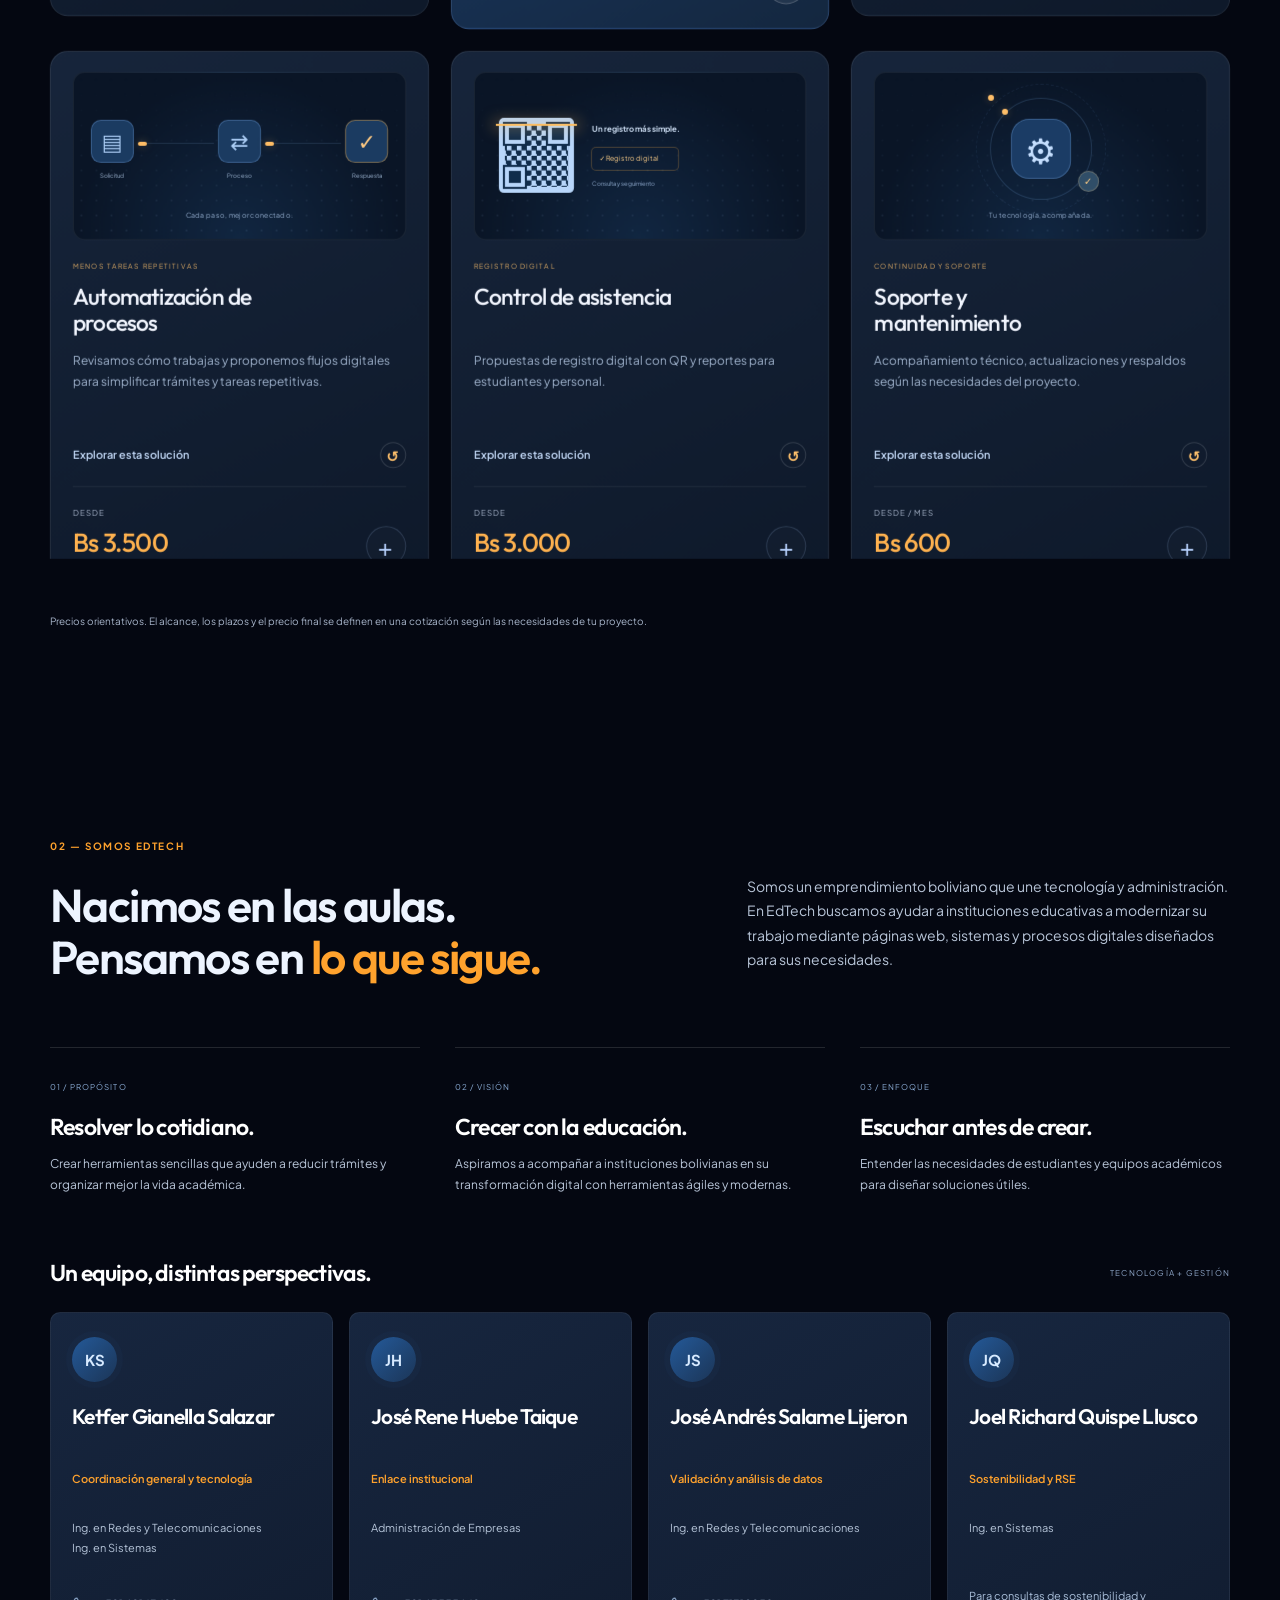
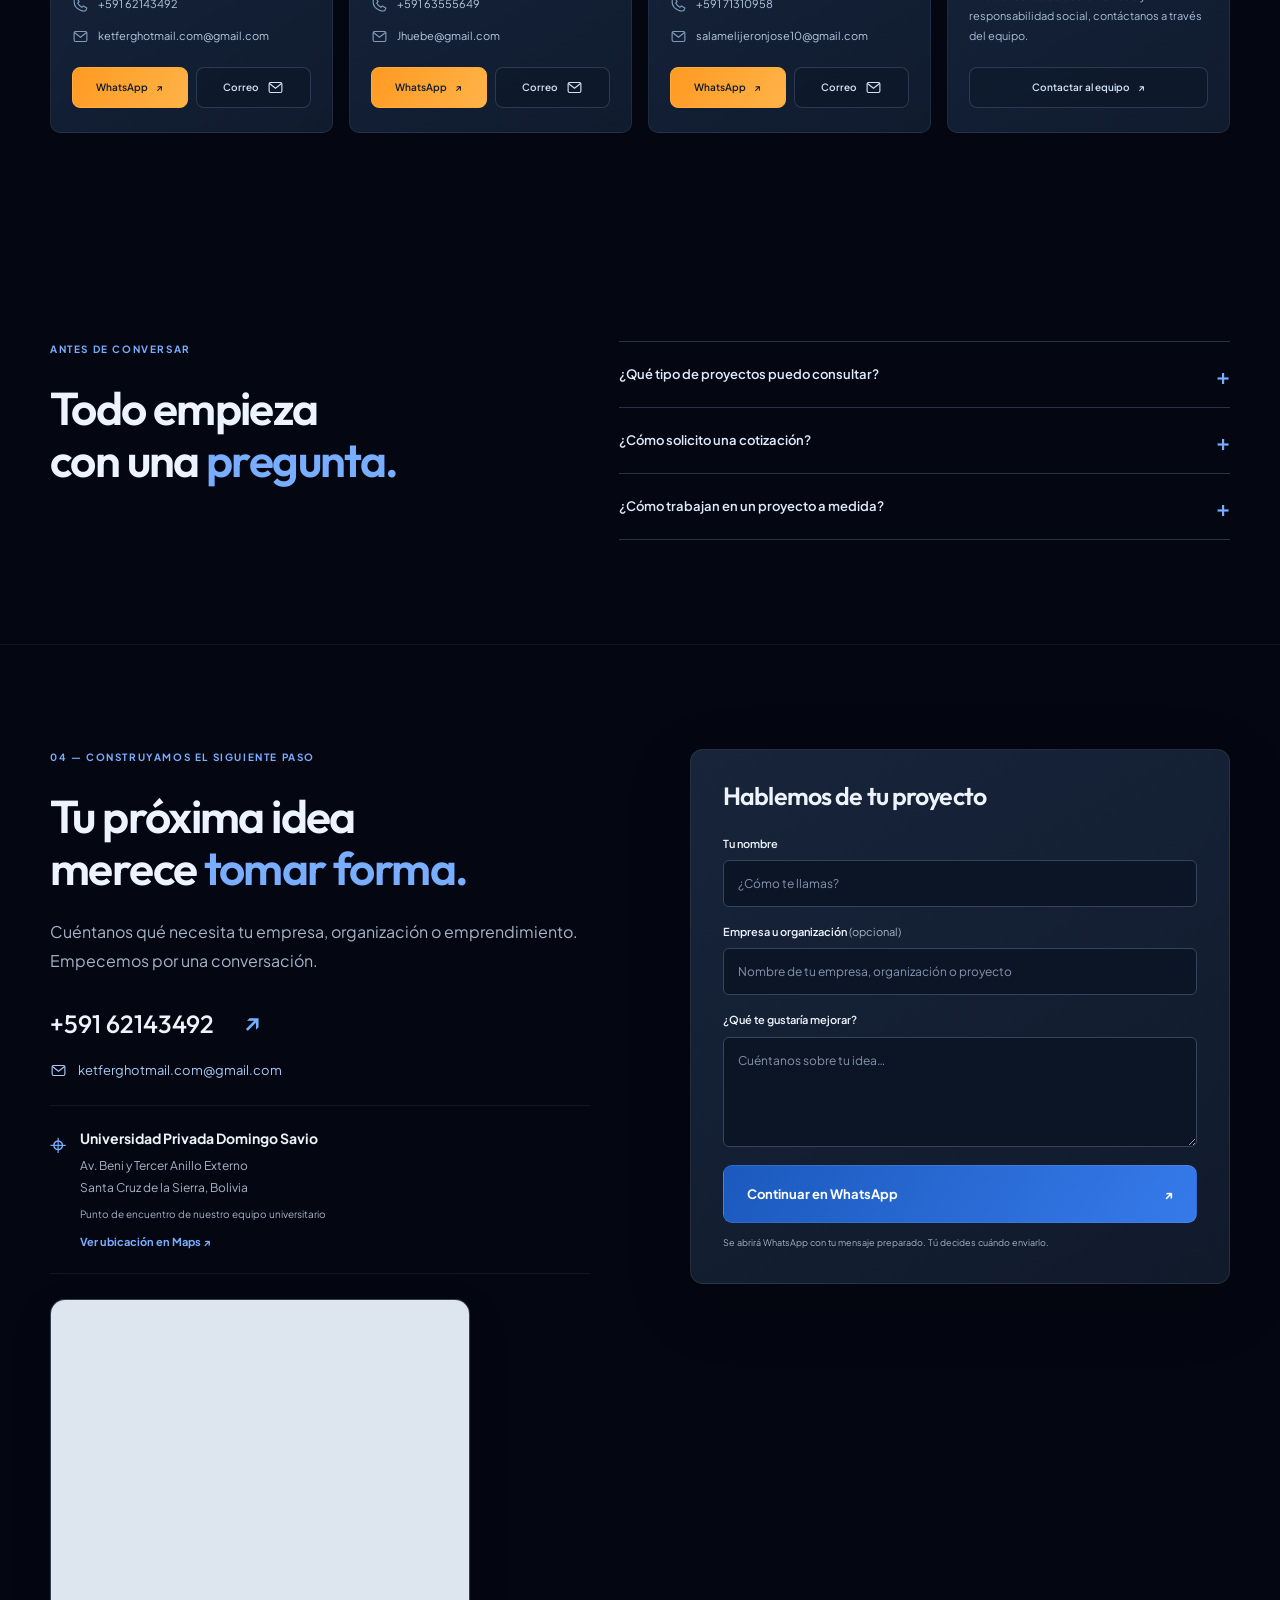
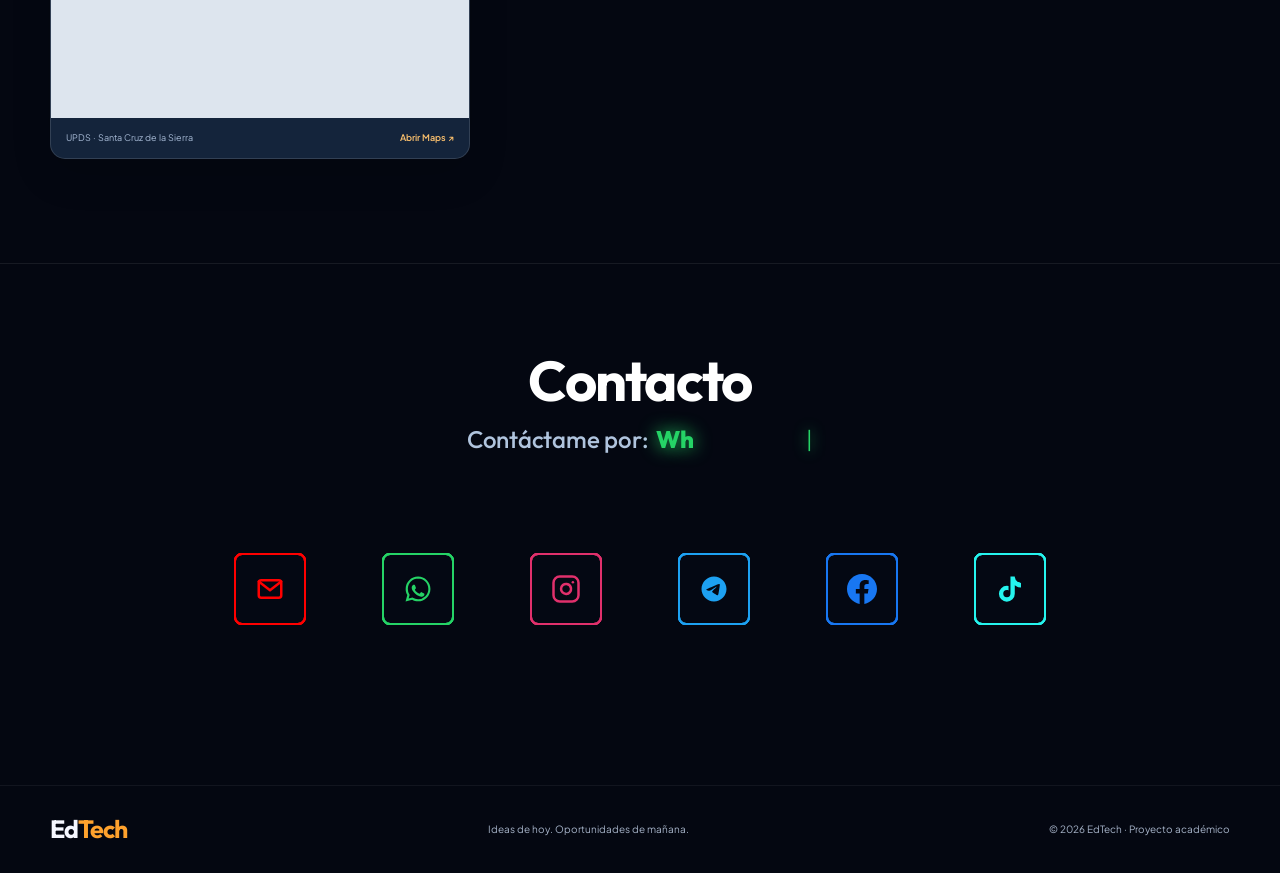
==== commit f9001baa: "chore: remover acceso a dashboard privado desde la barra publica" ====
--- a/index.html
+++ b/index.html
@@ -29,7 +29,7 @@
       <a class="brand" href="#inicio" aria-label="EdTech, inicio"><span class="monogram">ET<span>↗</span></span><span>Ed<span class="orange">Tech</span><small>TECNOLOGÍA EDUCATIVA</small></span></a>
       <button class="menu-button" type="button" aria-controls="navigation" aria-expanded="false">Menú <span aria-hidden="true">☰</span></button>
       <nav id="navigation" aria-label="Navegación principal">
-        <a href="#servicios">Servicios</a><a href="#nosotros">Nosotros</a><a href="#contacto">Contacto</a><a href="dashboard-decano/index.html" style="color:var(--orange, #ff951c); font-weight:600;" title="Panel de Gestión Académica para Decanatura">Decanato ↗</a>
+        <a href="#servicios">Servicios</a><a href="#nosotros">Nosotros</a><a href="#contacto">Contacto</a>
       </nav>
       <button class="quote-button" type="button" data-open-quote aria-label="Abrir mi cotización">
         <svg class="quote-btn-icon" viewBox="0 0 24 24" fill="none" stroke="currentColor" stroke-width="2" stroke-linecap="round" stroke-linejoin="round" width="16" height="16" aria-hidden="true"><circle cx="9" cy="21" r="1"></circle><circle cx="20" cy="21" r="1"></circle><path d="M1 1h4l2.68 13.39a2 2 0 0 0 2 1.61h9.72a2 2 0 0 0 2-1.61L23 6H6"></path></svg>
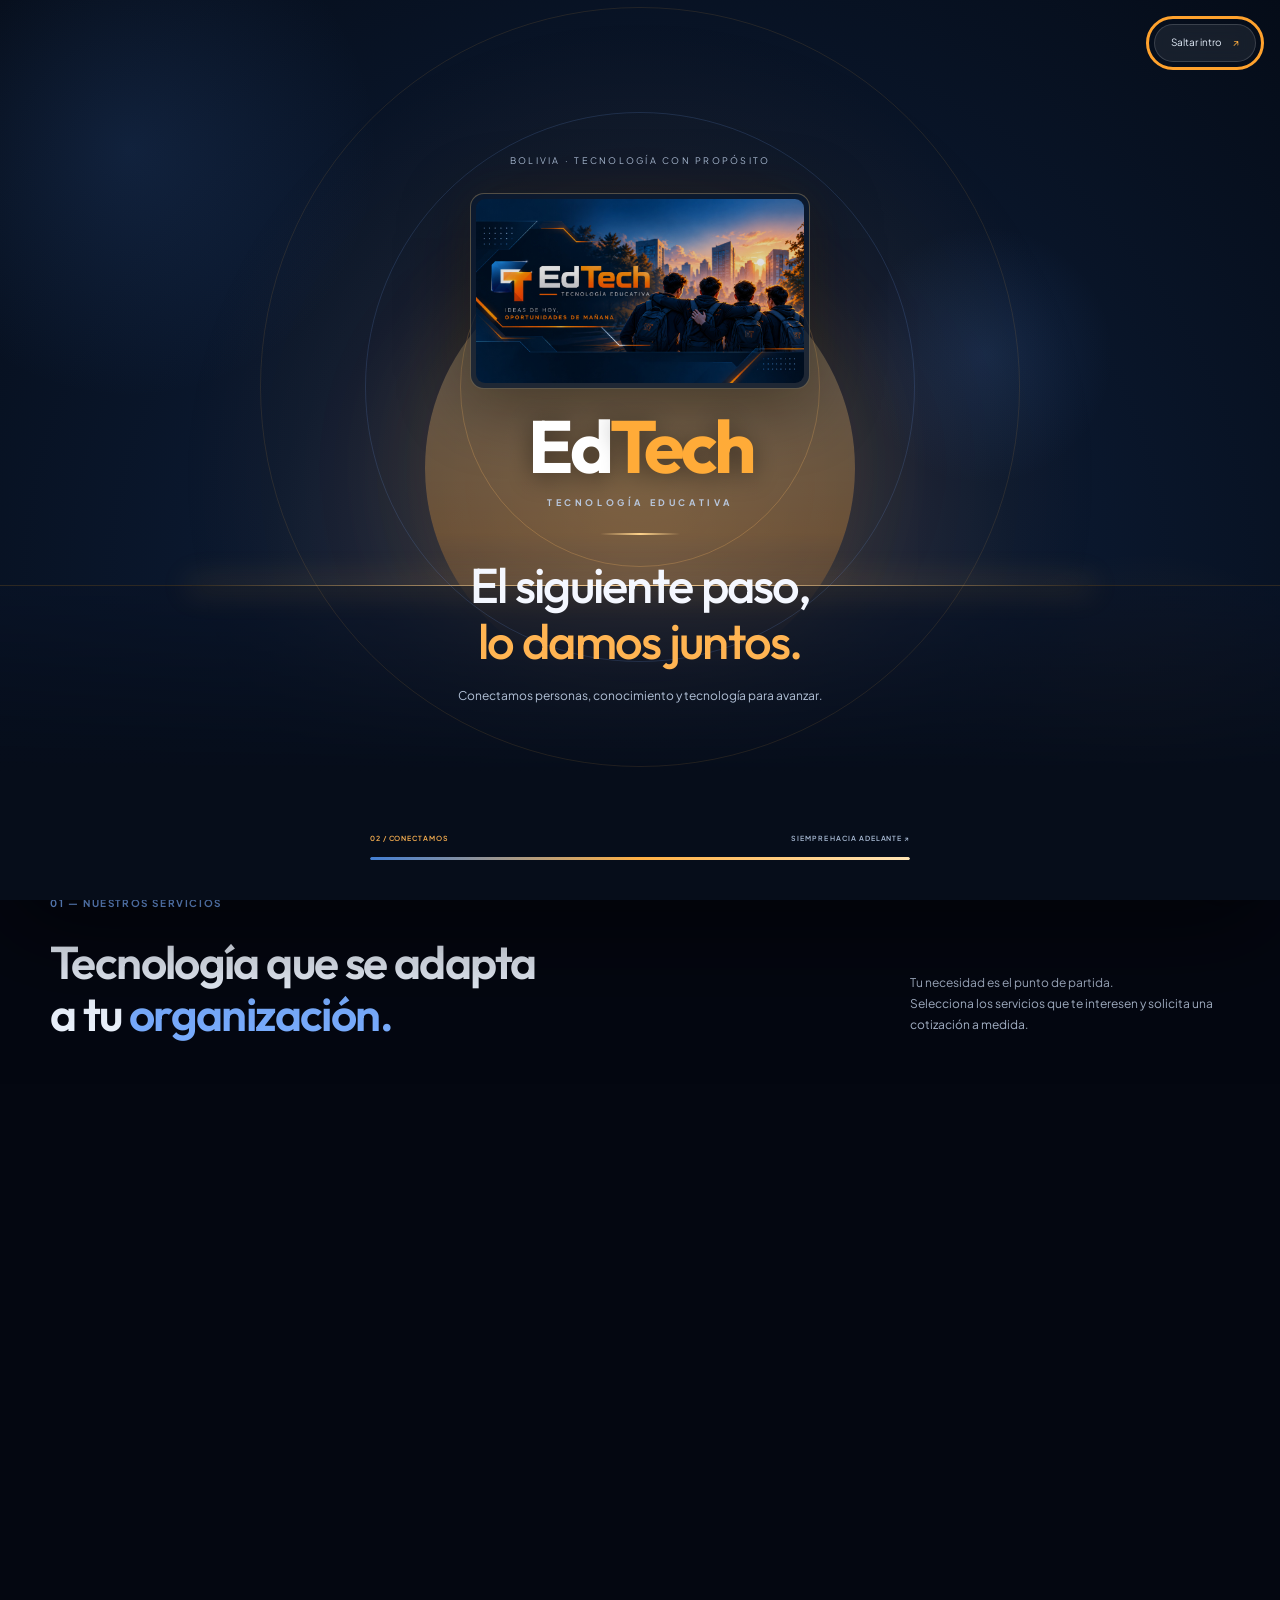
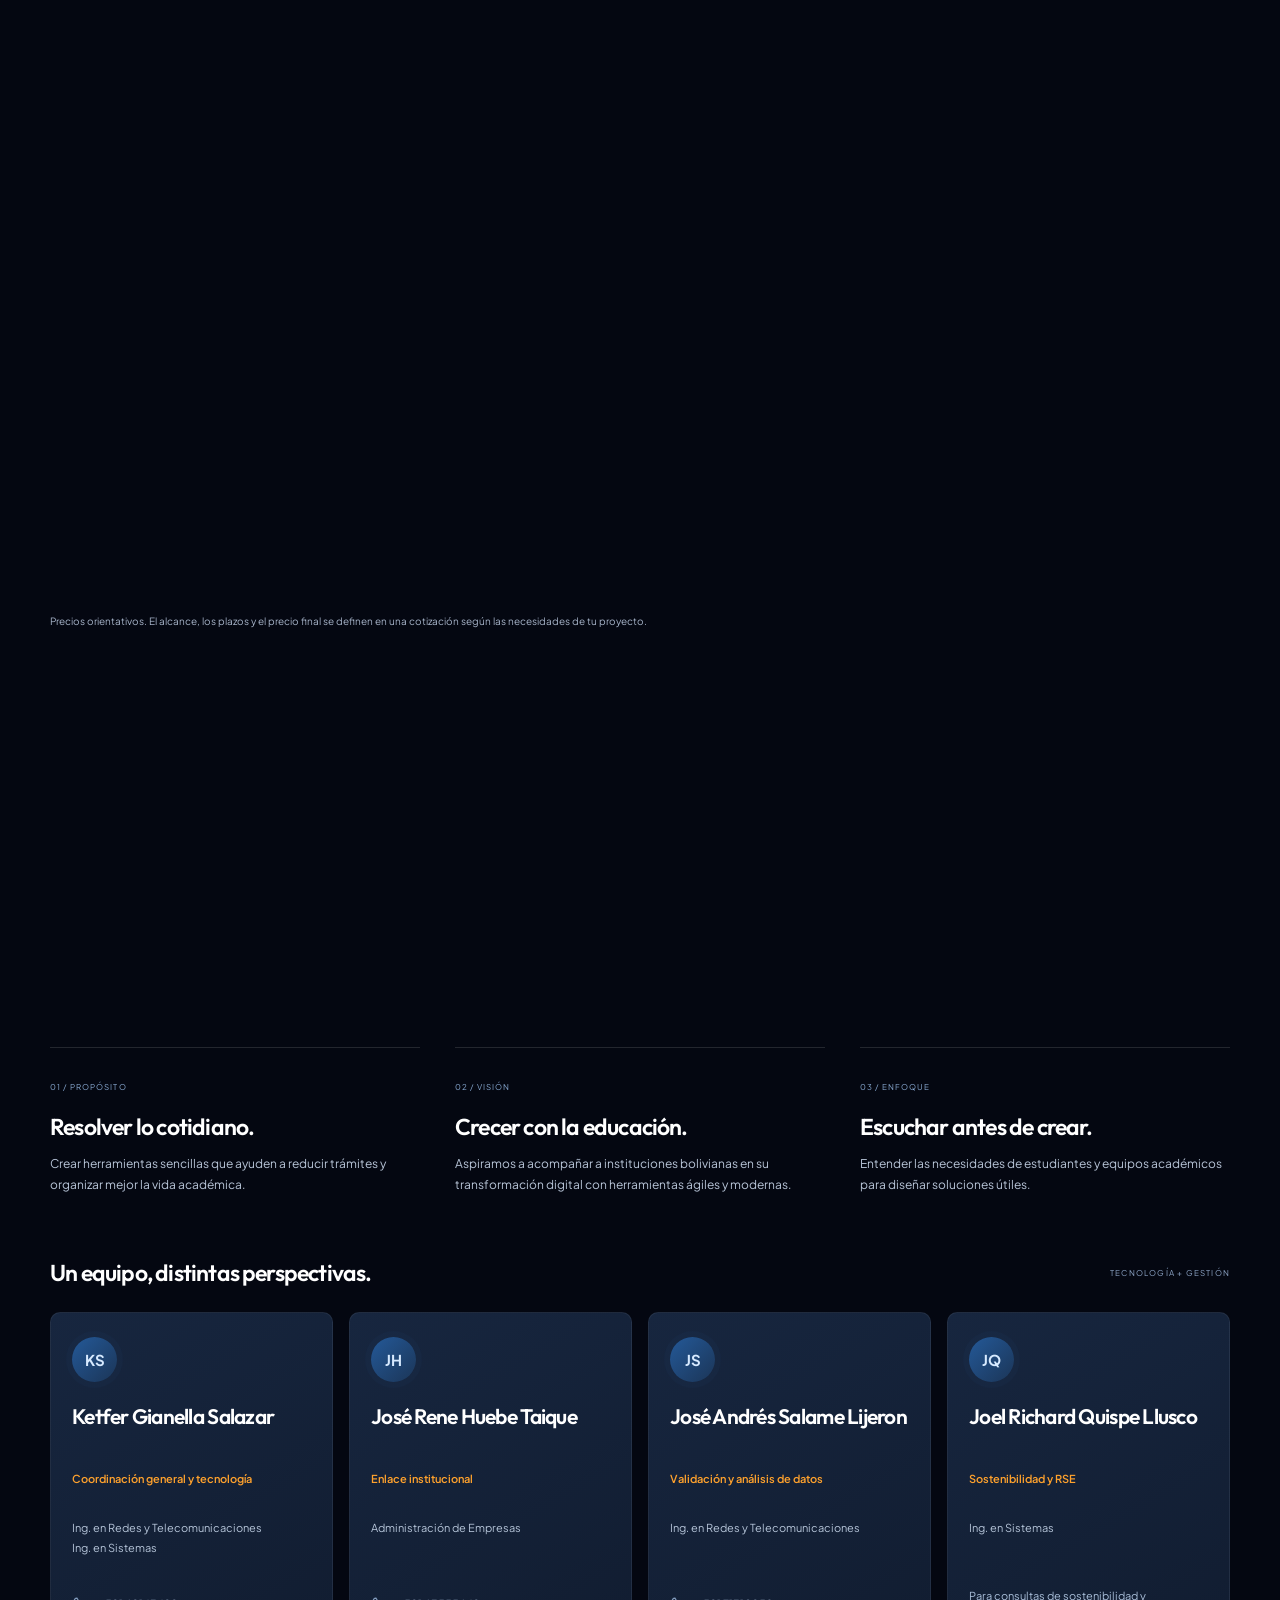
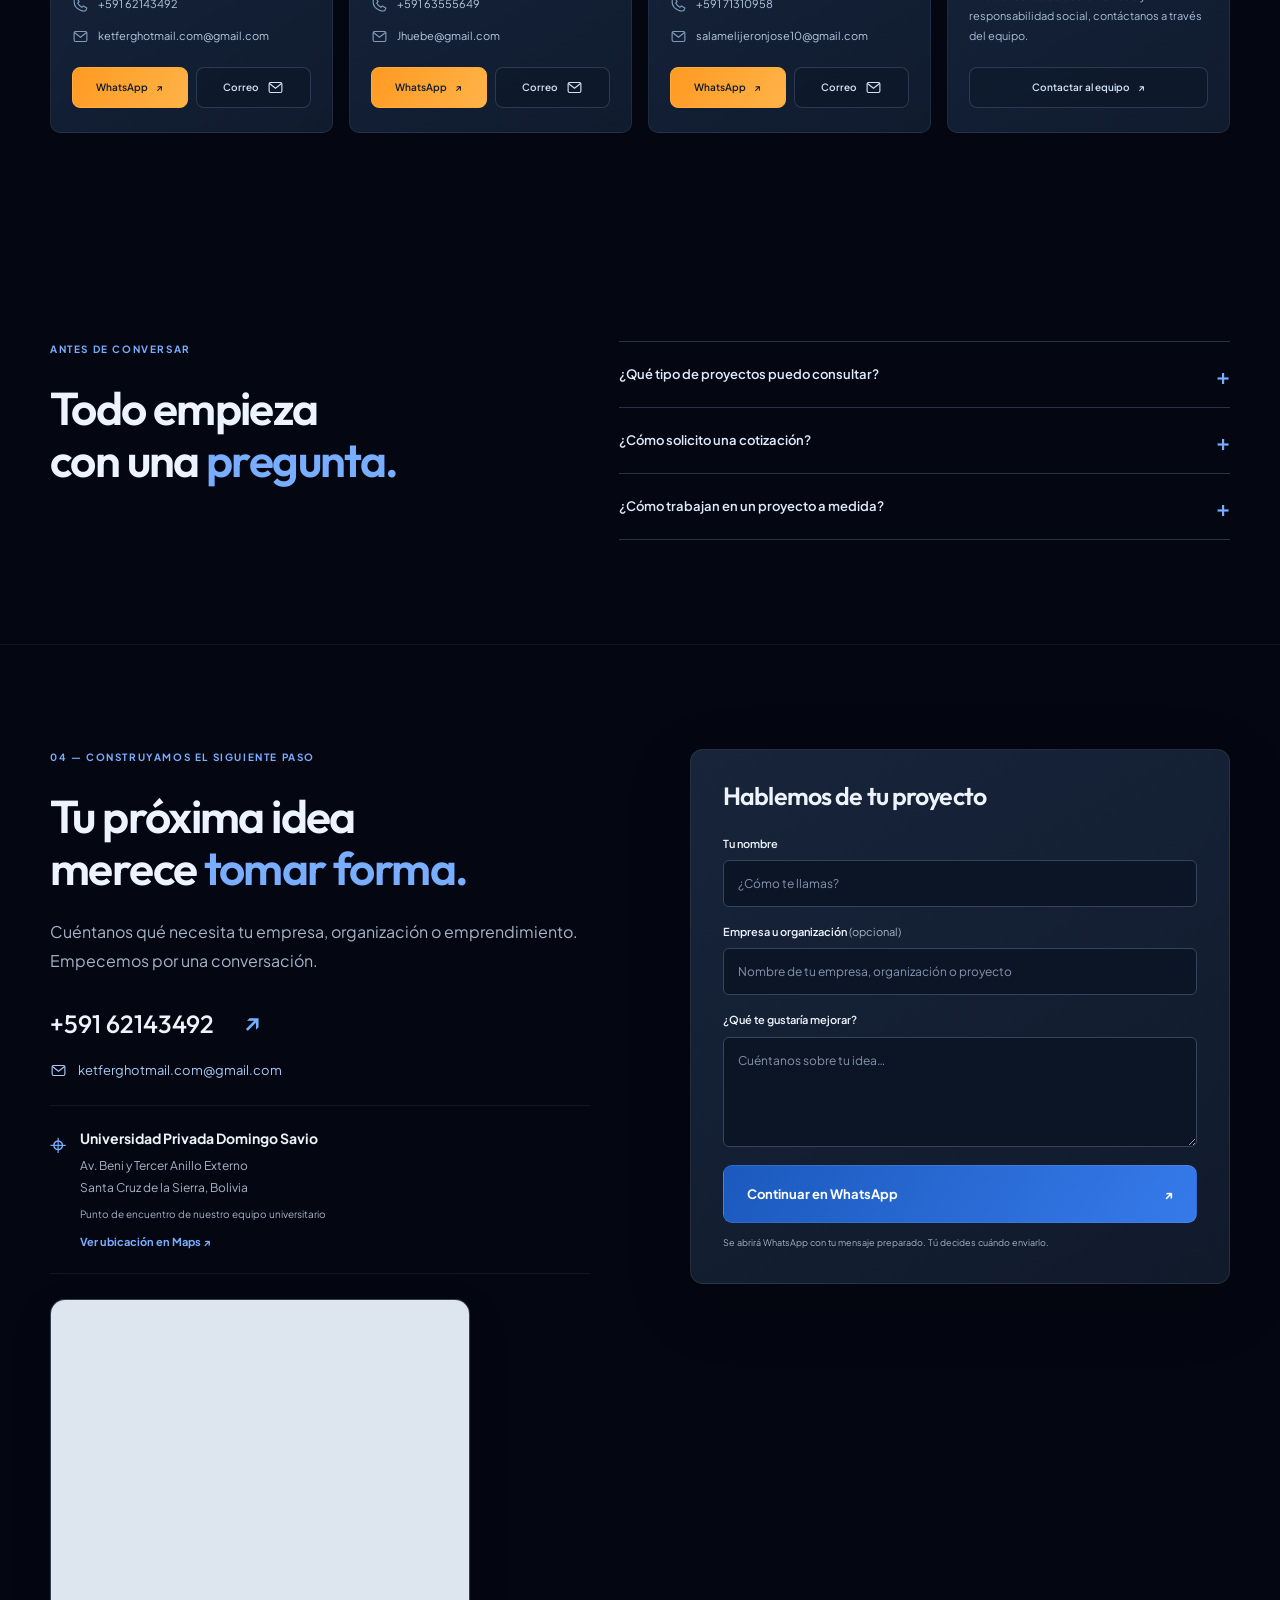
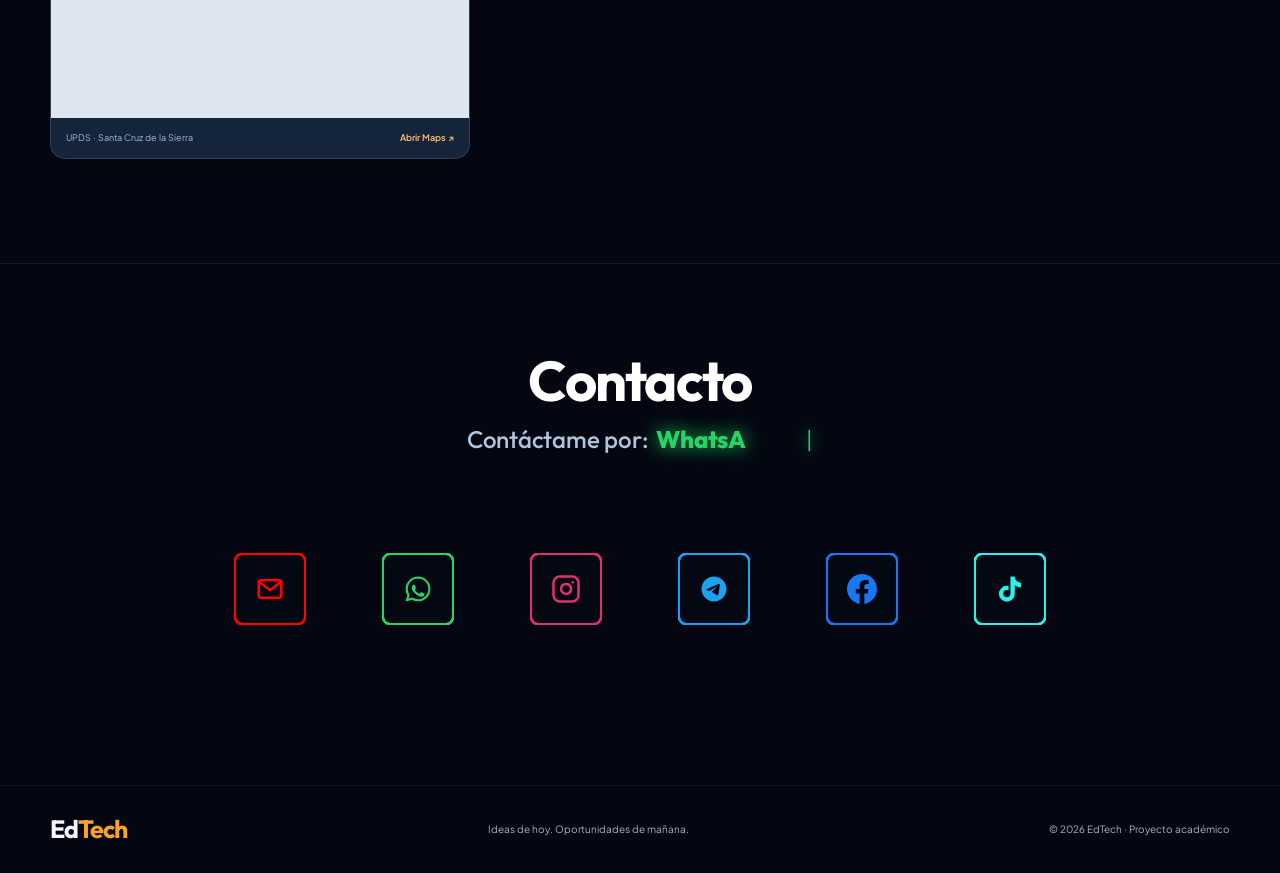
==== commit 6cbd6819: "feat: vincular perfil oficial de Instagram (@edtech20262026)" ====
--- a/index.html
+++ b/index.html
@@ -121,7 +121,7 @@
           </a>
 
           <!-- 3. Instagram -->
-          <a href="https://www.instagram.com/" class="c3d-item c3d-instagram" target="_blank" rel="noopener noreferrer" data-channel="Instagram" aria-label="Visitar perfil de Instagram">
+          <a href="https://www.instagram.com/edtech20262026?psln=MXRmYmYwOWs3bGxoMQ==" class="c3d-item c3d-instagram" target="_blank" rel="noopener noreferrer" data-channel="Instagram" aria-label="Visitar perfil de Instagram oficial de EdTech (@edtech20262026)">
             <div class="layer">
               <span></span><span></span><span></span><span></span>
               <span class="c3d-icon-surface">
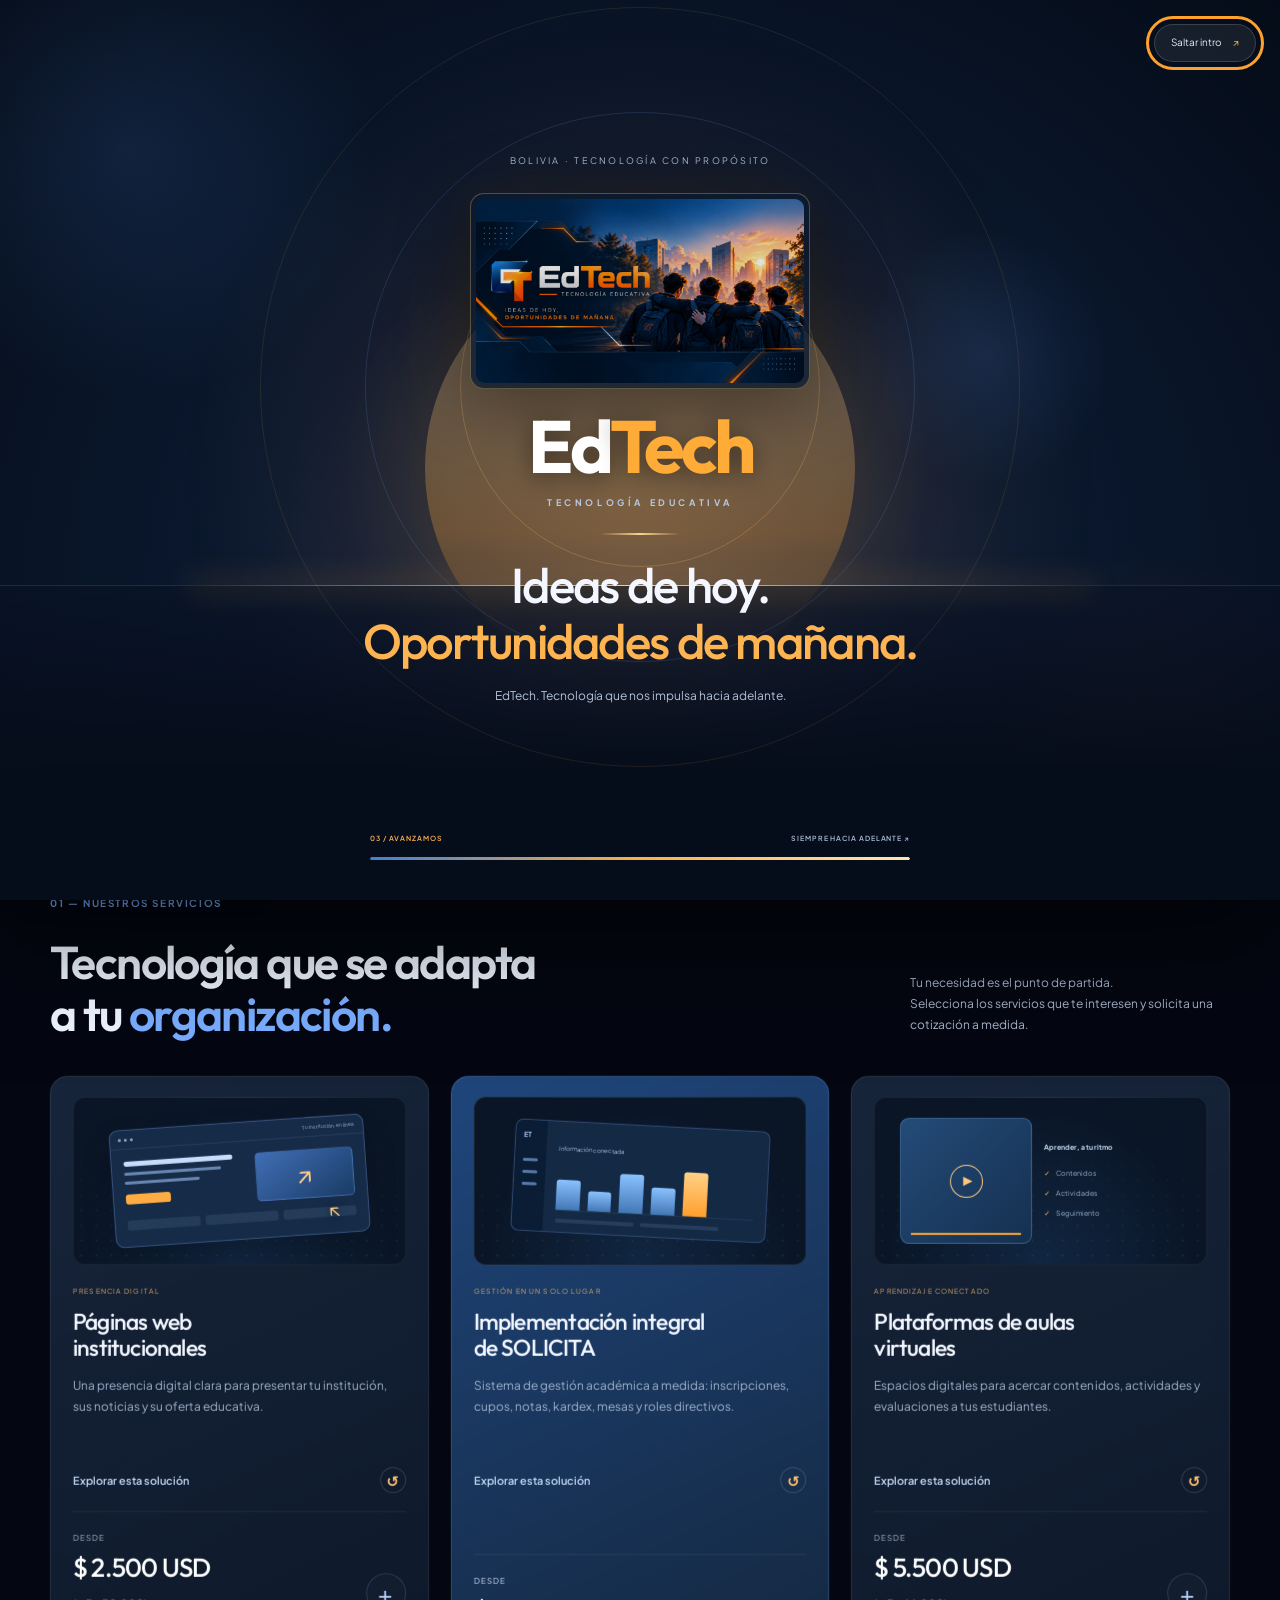
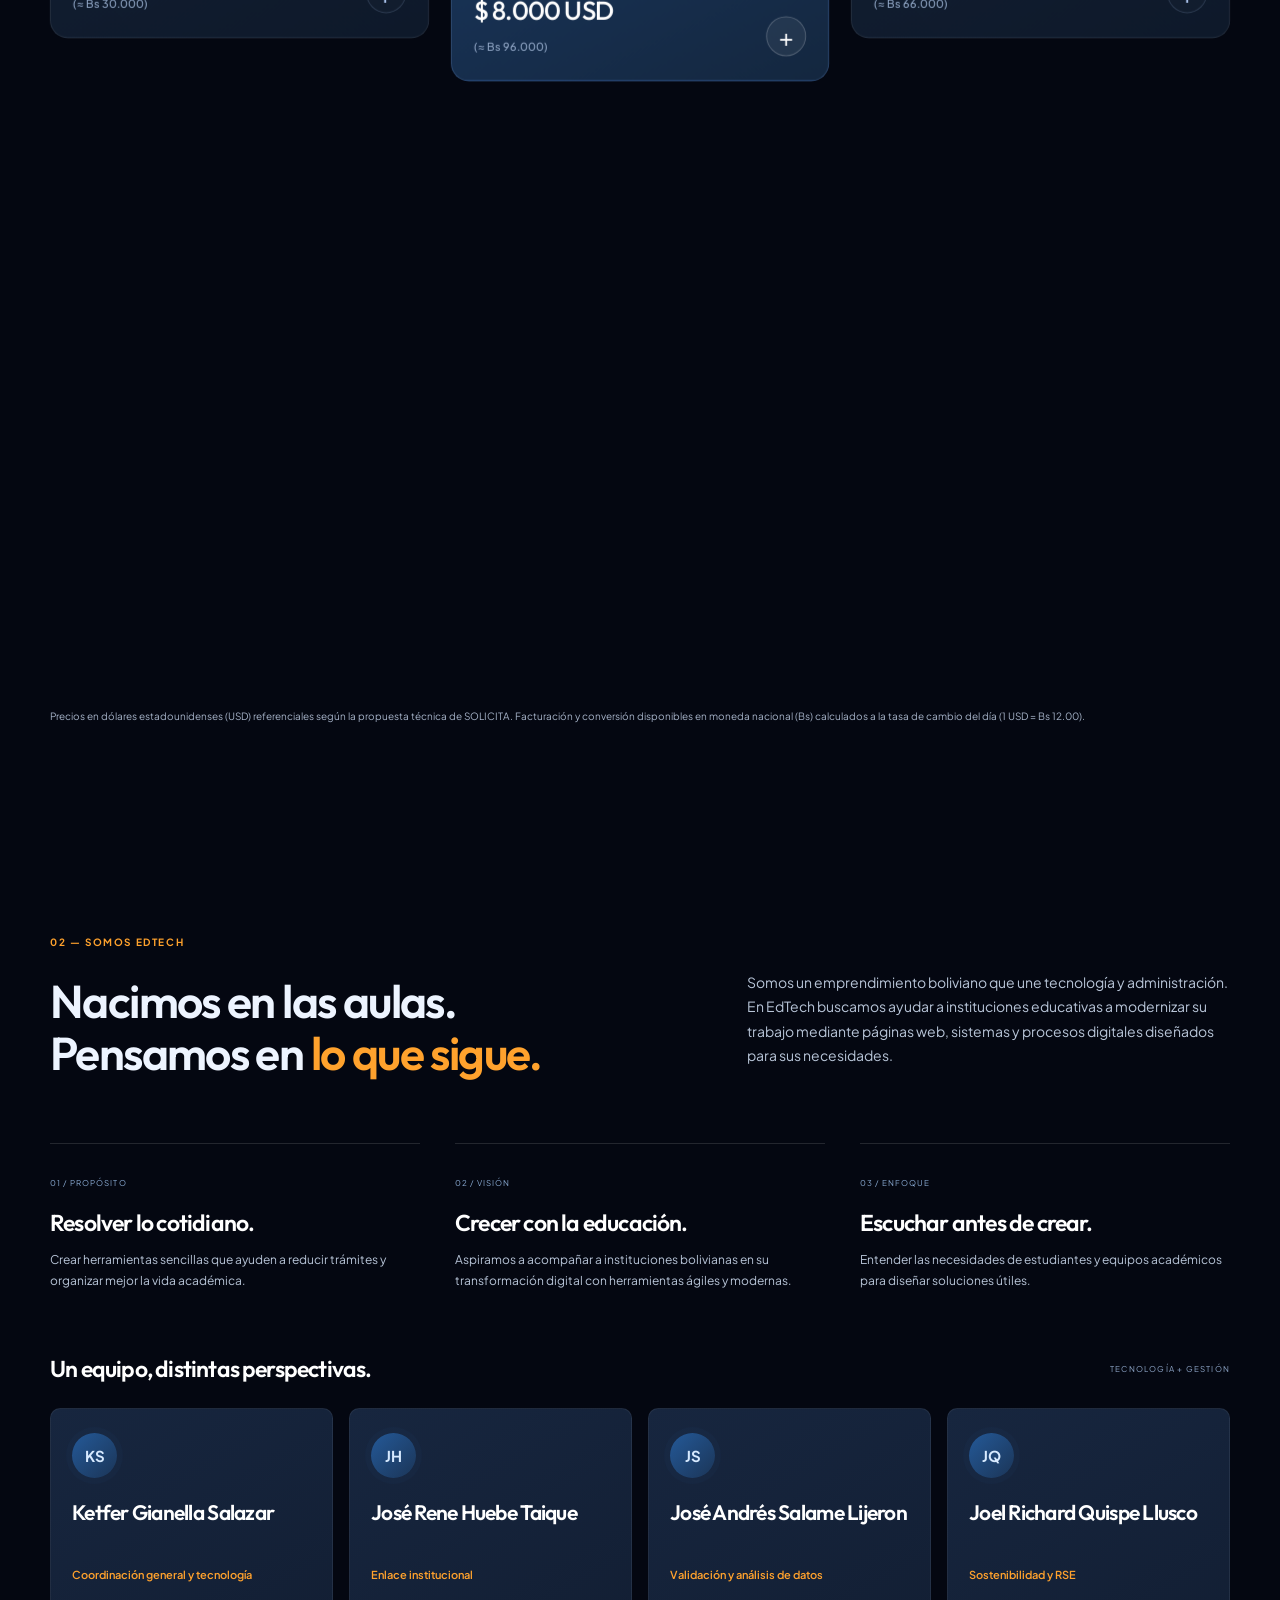
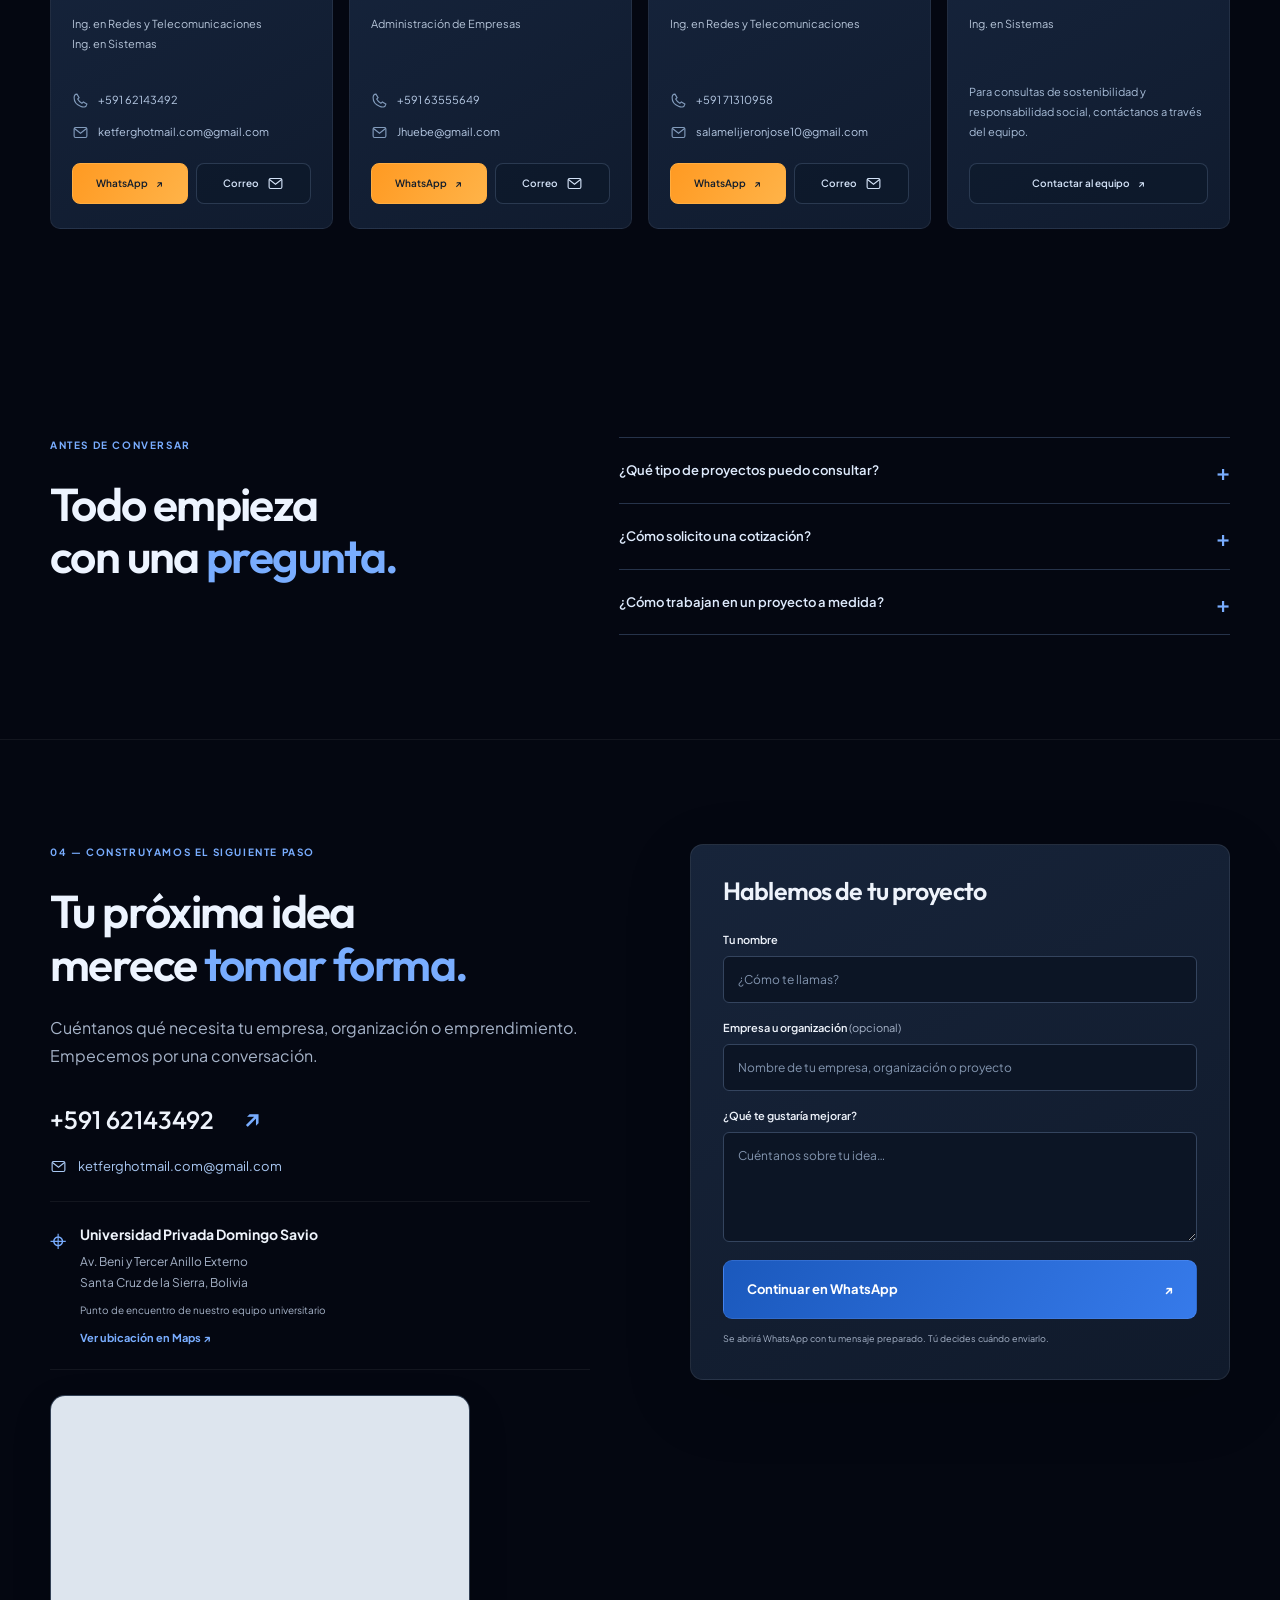
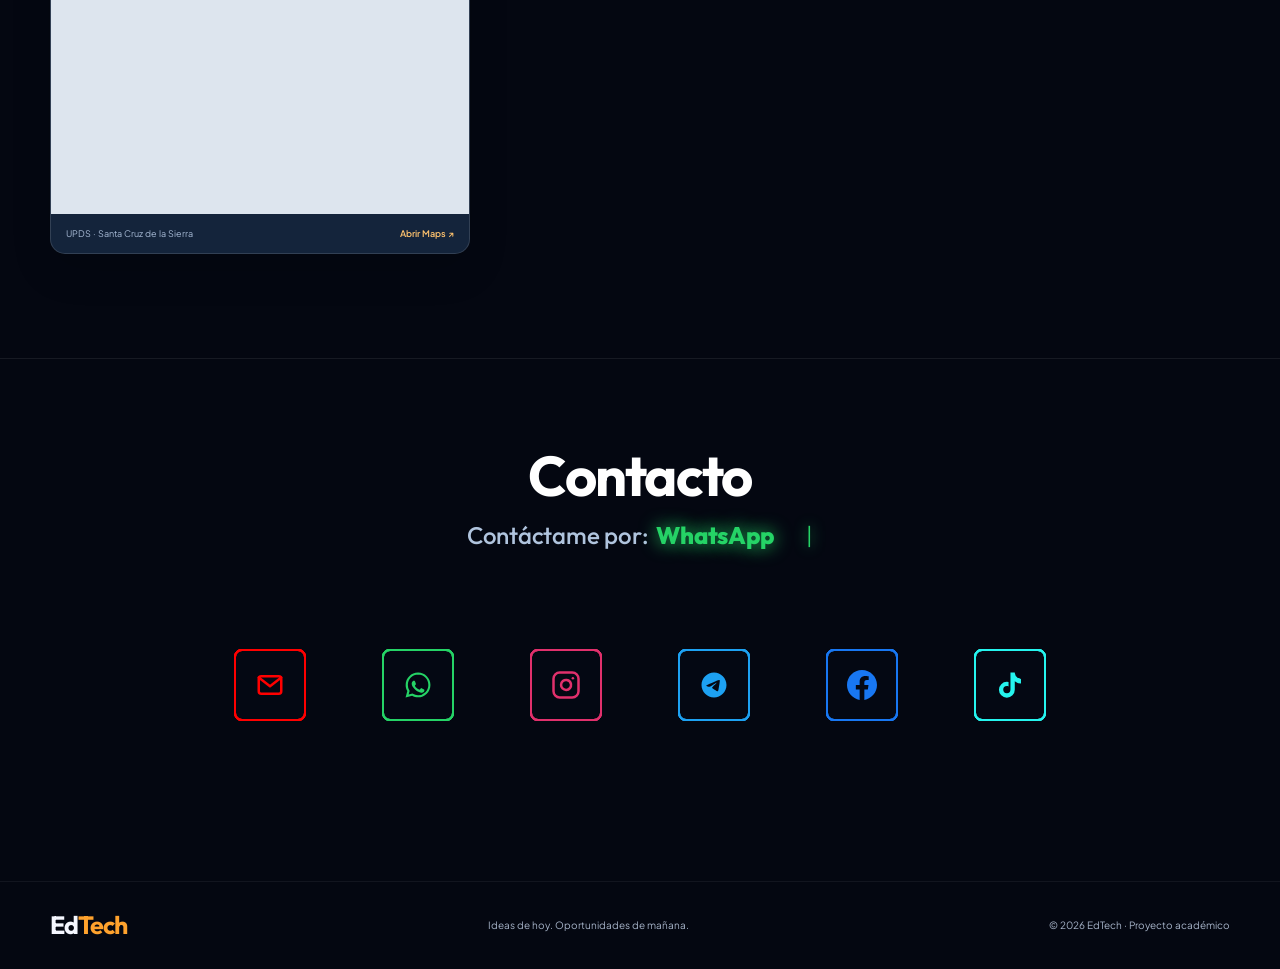
==== commit dfc3be25: "feat: actualizar precios a USD (SOLICITA , Soporte , Registro ) e integrar widget Tasa del Día estil" ====
--- a/index.html
+++ b/index.html
@@ -67,13 +67,13 @@
 <section class="section services-section" id="servicios">
       <div class="container"><div class="section-heading"><div><p class="eyebrow blue">01 — NUESTROS SERVICIOS</p><h2>Tecnología que se adapta<br>a tu <span class="blue">organización.</span></h2></div><p class="muted">Tu necesidad es el punto de partida.<br>Selecciona los servicios que te interesen y solicita una cotización a medida.</p></div>
         <div class="service-grid">
-          <article id="servicio-web" class="service"><div class="service-top"><span class="service-icon" aria-hidden="true">↗</span><span>01</span></div><h3>Páginas web institucionales</h3><p>Una presencia digital clara para presentar tu institución, sus noticias y su oferta educativa.</p><div class="service-bottom"><p><small>DESDE</small><strong>Bs 2.500</strong></p><button type="button" data-service="web" aria-label="Añadir páginas web institucionales a la cotización">+</button></div></article>
-          <article id="servicio-gestion" class="service featured"><div class="service-top"><span class="service-icon" aria-hidden="true">⌘</span><span>02</span></div><h3>Sistemas de gestión académica</h3><p>Propuestas a medida para organizar inscripciones, notas, horarios y reportes académicos.</p><div class="service-bottom"><p><small>DESDE</small><strong>Bs 8.000</strong></p><button type="button" data-service="gestion" aria-label="Añadir sistemas de gestión académica a la cotización">+</button></div></article>
-          <article id="servicio-aulas" class="service"><div class="service-top"><span class="service-icon" aria-hidden="true">▤</span><span>03</span></div><h3>Plataformas de aulas virtuales</h3><p>Espacios digitales para acercar contenidos, actividades y evaluaciones a tus estudiantes.</p><div class="service-bottom"><p><small>DESDE</small><strong>Bs 5.500</strong></p><button type="button" data-service="aulas" aria-label="Añadir plataformas de aulas virtuales a la cotización">+</button></div></article>
-          <article id="servicio-automatizacion" class="service"><div class="service-top"><span class="service-icon" aria-hidden="true">⇄</span><span>04</span></div><h3>Automatización de procesos</h3><p>Revisamos cómo trabajas y proponemos flujos digitales para simplificar trámites y tareas repetitivas.</p><div class="service-bottom"><p><small>DESDE</small><strong>Bs 3.500</strong></p><button type="button" data-service="automatizacion" aria-label="Añadir automatización de procesos a la cotización">+</button></div></article>
-          <article id="servicio-asistencia" class="service"><div class="service-top"><span class="service-icon" aria-hidden="true">✓</span><span>05</span></div><h3>Control de asistencia</h3><p>Propuestas de registro digital con QR y reportes para estudiantes y personal.</p><div class="service-bottom"><p><small>DESDE</small><strong>Bs 3.000</strong></p><button type="button" data-service="asistencia" aria-label="Añadir control de asistencia a la cotización">+</button></div></article>
-          <article id="servicio-soporte" class="service"><div class="service-top"><span class="service-icon" aria-hidden="true">⚙</span><span>06</span></div><h3>Soporte y mantenimiento</h3><p>Acompañamiento técnico, actualizaciones y respaldos según las necesidades del proyecto.</p><div class="service-bottom"><p><small>DESDE / MES</small><strong>Bs 600</strong></p><button type="button" data-service="soporte" aria-label="Añadir soporte y mantenimiento a la cotización">+</button></div></article>
-        </div><p class="pricing-note">Precios orientativos. El alcance, los plazos y el precio final se definen en una cotización según las necesidades de tu proyecto.</p>
+          <article id="servicio-web" class="service"><div class="service-top"><span class="service-icon" aria-hidden="true">↗</span><span>01</span></div><h3>Páginas web institucionales</h3><p>Una presencia digital clara para presentar tu institución, sus noticias y su oferta educativa.</p><div class="service-bottom"><p><small>DESDE</small><strong>$ 2.500 USD</strong><span class="rate-converted" data-usd="2500">(≈ Bs 30.000)</span></p><button type="button" data-service="web" aria-label="Añadir páginas web institucionales a la cotización">+</button></div></article>
+          <article id="servicio-gestion" class="service featured"><div class="service-top"><span class="service-icon" aria-hidden="true">⌘</span><span>02</span></div><h3>Implementación integral de SOLICITA</h3><p>Sistema de gestión académica a medida: inscripciones, cupos, notas, kardex, mesas y roles directivos.</p><div class="service-bottom"><p><small>DESDE</small><strong>$ 8.000 USD</strong><span class="rate-converted" data-usd="8000">(≈ Bs 96.000)</span></p><button type="button" data-service="gestion" aria-label="Añadir implementación integral de SOLICITA a la cotización">+</button></div></article>
+          <article id="servicio-aulas" class="service"><div class="service-top"><span class="service-icon" aria-hidden="true">▤</span><span>03</span></div><h3>Plataformas de aulas virtuales</h3><p>Espacios digitales para acercar contenidos, actividades y evaluaciones a tus estudiantes.</p><div class="service-bottom"><p><small>DESDE</small><strong>$ 5.500 USD</strong><span class="rate-converted" data-usd="5500">(≈ Bs 66.000)</span></p><button type="button" data-service="aulas" aria-label="Añadir plataformas de aulas virtuales a la cotización">+</button></div></article>
+          <article id="servicio-automatizacion" class="service"><div class="service-top"><span class="service-icon" aria-hidden="true">⇄</span><span>04</span></div><h3>Automatización de procesos</h3><p>Revisamos cómo trabajas y proponemos flujos digitales para simplificar trámites y tareas repetitivas.</p><div class="service-bottom"><p><small>DESDE</small><strong>$ 3.500 USD</strong><span class="rate-converted" data-usd="3500">(≈ Bs 42.000)</span></p><button type="button" data-service="automatizacion" aria-label="Añadir automatización de procesos a la cotización">+</button></div></article>
+          <article id="servicio-asistencia" class="service"><div class="service-top"><span class="service-icon" aria-hidden="true">✓</span><span>05</span></div><h3>Servicio básico de registro</h3><p>Propuestas de registro digital con QR, validación de asistencia y reportes para estudiantes y personal.</p><div class="service-bottom"><p><small>DESDE</small><strong>$ 3.000 USD</strong><span class="rate-converted" data-usd="3000">(≈ Bs 36.000)</span></p><button type="button" data-service="asistencia" aria-label="Añadir servicio básico de registro a la cotización">+</button></div></article>
+          <article id="servicio-soporte" class="service"><div class="service-top"><span class="service-icon" aria-hidden="true">⚙</span><span>06</span></div><h3>Soporte técnico mensual integral</h3><p>Acompañamiento técnico continuo, mesa de ayuda, actualizaciones y respaldos para el servicio integral.</p><div class="service-bottom"><p><small>DESDE / MES</small><strong>$ 1.500 USD</strong><span class="rate-converted" data-usd="1500" data-monthly="true">(≈ Bs 18.000 / mes)</span></p><button type="button" data-service="soporte" aria-label="Añadir soporte técnico mensual a la cotización">+</button></div></article>
+        </div><p class="pricing-note">Precios en dólares estadounidenses (USD) referenciales según la propuesta técnica de SOLICITA. Facturación y conversión disponibles en moneda nacional (Bs) calculados a la tasa de cambio del día (1 USD = Bs 12.00).</p>
       </div>
     </section>
 
@@ -252,5 +252,36 @@
       </div>
     </div>
   </dialog>
+  <!-- ===================================================================
+       WIDGET TASA DEL DÍA (ESTILO CYREX STORE - EDTECH BOLIVIA)
+  =================================================================== -->
+  <aside id="edtech-exchange-widget" class="tasa-widget" aria-label="Cotización y tipo de cambio del dólar en Bolivia">
+    <div class="tasa-widget-card" id="tasa-card">
+      <div class="tasa-header">
+        <div class="tasa-title-group">
+          <span class="tasa-pulse-dot" title="Cotización activa en tiempo real"></span>
+          <span class="tasa-title">TASA DEL DÍA</span>
+          <span class="tasa-badge-tag" id="tasa-source-badge">PARALELO</span>
+        </div>
+        <button type="button" class="tasa-close-btn" id="tasa-close-btn" aria-label="Minimizar tasa del día" title="Minimizar">×</button>
+      </div>
+      <div class="tasa-body">
+        <div class="tasa-main-rate">
+          <span class="tasa-unit">1 USD =</span>
+          <span class="tasa-val" id="tasa-val-display">Bs 12.00</span>
+        </div>
+        <div class="tasa-details">
+          <span id="tasa-bcb-info">BCB Oficial: <strong>Bs 12.02</strong></span>
+          <span class="tasa-sep">•</span>
+          <span id="tasa-updated-time">Mercado hoy</span>
+        </div>
+      </div>
+    </div>
+    <!-- Botón minimizado tipo píldora -->
+    <button type="button" class="tasa-pill-btn" id="tasa-pill-btn" aria-label="Ver tasa de cambio del dólar del día" style="display:none;" title="Ver tasa de cambio del día">
+      <span class="tasa-pill-icon">💵</span>
+      <span class="tasa-pill-text">1 USD = <strong id="tasa-pill-val">Bs 12.00</strong></span>
+    </button>
+  </aside>
 </body>
 </html>
--- a/edtech-assets/services.css
+++ b/edtech-assets/services.css
@@ -124,3 +124,194 @@
 @media(max-width:1050px) { .solution-face { padding: 17px; }.solution-back h3 { font-size: 23px; }.solution-description,.solution-back .service-benefits li { font-size: 11px; } }
 @media(max-width:760px) { .solution-front>p { min-height: 87px; }.solution-back-heading { flex-wrap: wrap; }.location-map { max-width: 100%; } }
 @media(max-width:450px) { .solution-face { padding: 20px 22px 24px; }.solution-front>p { min-height: 0; }.solution-back-heading { flex-wrap: nowrap; }.solution-description,.solution-back .service-benefits li { font-size: 12px; } }
+
+/* ===================================================================
+   WIDGET TASA DEL DÍA (ESTILO CYREX STORE - EDTECH BOLIVIA)
+=================================================================== */
+.tasa-widget {
+  position: fixed;
+  bottom: 24px;
+  left: 24px;
+  z-index: 99;
+  font-family: var(--body);
+}
+
+.tasa-widget-card {
+  background: rgba(16, 29, 49, 0.96);
+  border: 1px solid rgba(255, 149, 28, 0.32);
+  border-radius: 12px;
+  padding: 12px 16px 13px 16px;
+  box-shadow: 0 12px 35px rgba(0, 0, 0, 0.45), 0 0 0 1px rgba(255, 255, 255, 0.05);
+  backdrop-filter: blur(14px);
+  -webkit-backdrop-filter: blur(14px);
+  min-width: 220px;
+  max-width: 270px;
+  transition: transform 0.3s cubic-bezier(0.16, 1, 0.3, 1), opacity 0.3s ease, border-color 0.3s;
+  user-select: none;
+}
+
+.tasa-widget-card:hover {
+  border-color: rgba(255, 149, 28, 0.65);
+  box-shadow: 0 16px 40px rgba(0, 0, 0, 0.55), 0 0 16px rgba(255, 149, 28, 0.2);
+}
+
+.tasa-header {
+  display: flex;
+  align-items: center;
+  justify-content: space-between;
+  margin-bottom: 6px;
+  gap: 8px;
+}
+
+.tasa-title-group {
+  display: flex;
+  align-items: center;
+  gap: 6px;
+}
+
+.tasa-pulse-dot {
+  width: 7px;
+  height: 7px;
+  border-radius: 50%;
+  background: #22c55e;
+  box-shadow: 0 0 8px #22c55e;
+  display: inline-block;
+  animation: tasaPulse 2.5s infinite ease-in-out;
+}
+
+@keyframes tasaPulse {
+  0%, 100% { opacity: 1; transform: scale(1); }
+  50% { opacity: 0.5; transform: scale(0.85); }
+}
+
+.tasa-title {
+  font-size: 10px;
+  font-weight: 700;
+  letter-spacing: 0.12em;
+  color: #94a3b8;
+  text-transform: uppercase;
+}
+
+.tasa-badge-tag {
+  font-size: 8.5px;
+  font-weight: 700;
+  padding: 1px 5px;
+  border-radius: 4px;
+  background: rgba(255, 149, 28, 0.15);
+  border: 1px solid rgba(255, 149, 28, 0.35);
+  color: #ff951c;
+}
+
+.tasa-close-btn {
+  background: transparent;
+  border: none;
+  color: #64748b;
+  font-size: 16px;
+  line-height: 1;
+  padding: 2px 5px;
+  border-radius: 4px;
+  cursor: pointer;
+  transition: color 0.2s, background 0.2s;
+}
+
+.tasa-close-btn:hover {
+  color: #ffffff;
+  background: rgba(255, 255, 255, 0.12);
+}
+
+.tasa-main-rate {
+  display: flex;
+  align-items: baseline;
+  gap: 6px;
+  margin-bottom: 4px;
+}
+
+.tasa-unit {
+  font-size: 15px;
+  font-weight: 500;
+  color: #e2e8f0;
+}
+
+.tasa-val {
+  font-size: 20px;
+  font-weight: 800;
+  color: #ff951c; /* Color amarillo/oro de Cyrex Store adaptado a EdTech */
+  letter-spacing: 0.02em;
+  text-shadow: 0 0 10px rgba(255, 149, 28, 0.3);
+}
+
+.tasa-details {
+  font-size: 9.5px;
+  color: #8da2ba;
+  display: flex;
+  align-items: center;
+  gap: 6px;
+  border-top: 1px solid rgba(255, 255, 255, 0.08);
+  padding-top: 5px;
+  margin-top: 4px;
+}
+
+.tasa-details strong {
+  color: #cbd5e1;
+  font-weight: 600;
+}
+
+.tasa-sep {
+  opacity: 0.4;
+}
+
+/* Botón Minimizado tipo píldora */
+.tasa-pill-btn {
+  background: rgba(16, 29, 49, 0.95);
+  border: 1px solid rgba(255, 149, 28, 0.38);
+  border-radius: 30px;
+  padding: 7px 14px;
+  color: #e2e8f0;
+  font-size: 12px;
+  font-weight: 600;
+  display: flex;
+  align-items: center;
+  gap: 7px;
+  cursor: pointer;
+  box-shadow: 0 6px 20px rgba(0, 0, 0, 0.4);
+  backdrop-filter: blur(10px);
+  transition: all 0.25s ease;
+}
+
+.tasa-pill-btn:hover {
+  transform: translateY(-2px);
+  border-color: #ff951c;
+  box-shadow: 0 8px 24px rgba(255, 149, 28, 0.3);
+  color: #ffffff;
+}
+
+.tasa-pill-btn strong {
+  color: #ff951c;
+  font-weight: 800;
+}
+
+/* Indicador de conversión en tarjetas de servicios */
+.service-bottom .rate-converted {
+  display: block;
+  font-size: 11px;
+  color: #8fa5c4;
+  font-weight: 500;
+  margin-top: 3px;
+}
+
+.service-bottom strong {
+  color: #ffffff;
+  font-size: 22px;
+  font-weight: 700;
+}
+
+@media(max-width: 600px) {
+  .tasa-widget {
+    bottom: 16px;
+    left: 16px;
+  }
+  .tasa-widget-card {
+    min-width: 195px;
+    padding: 10px 14px;
+  }
+}
